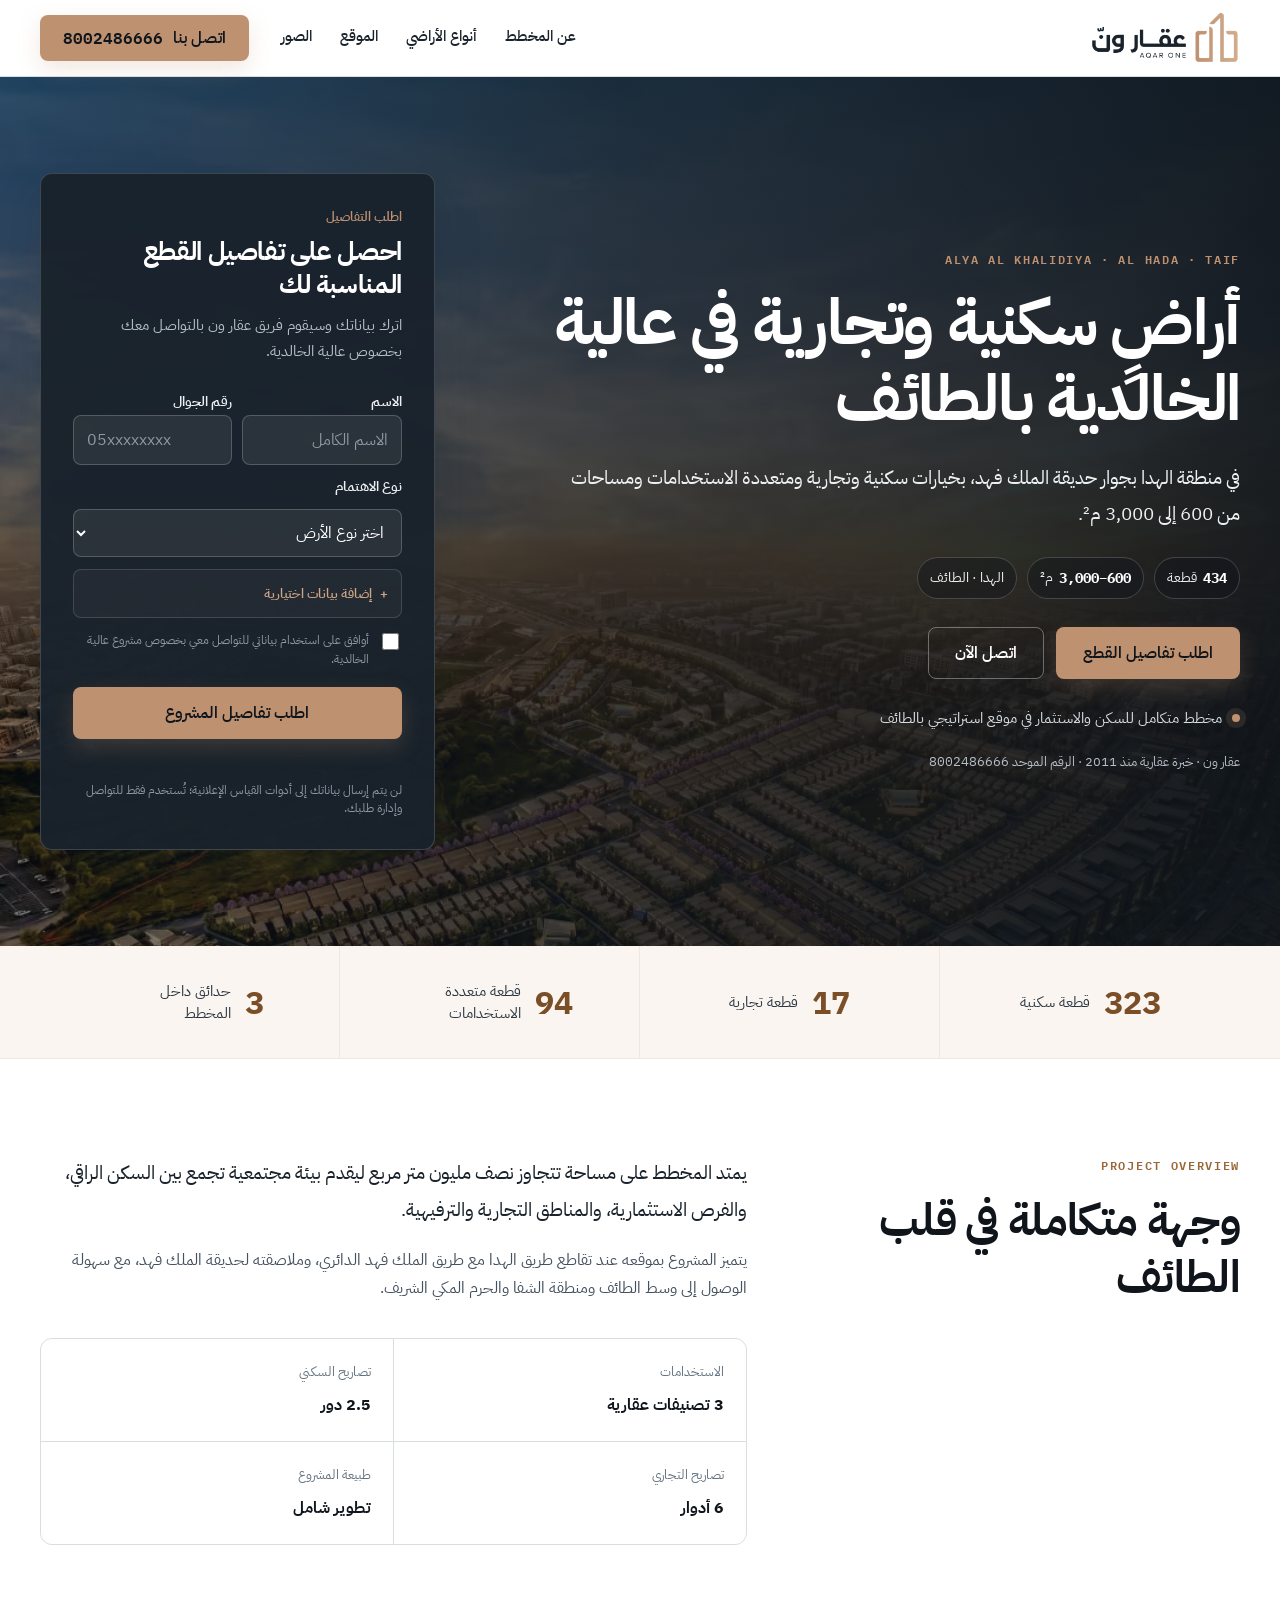
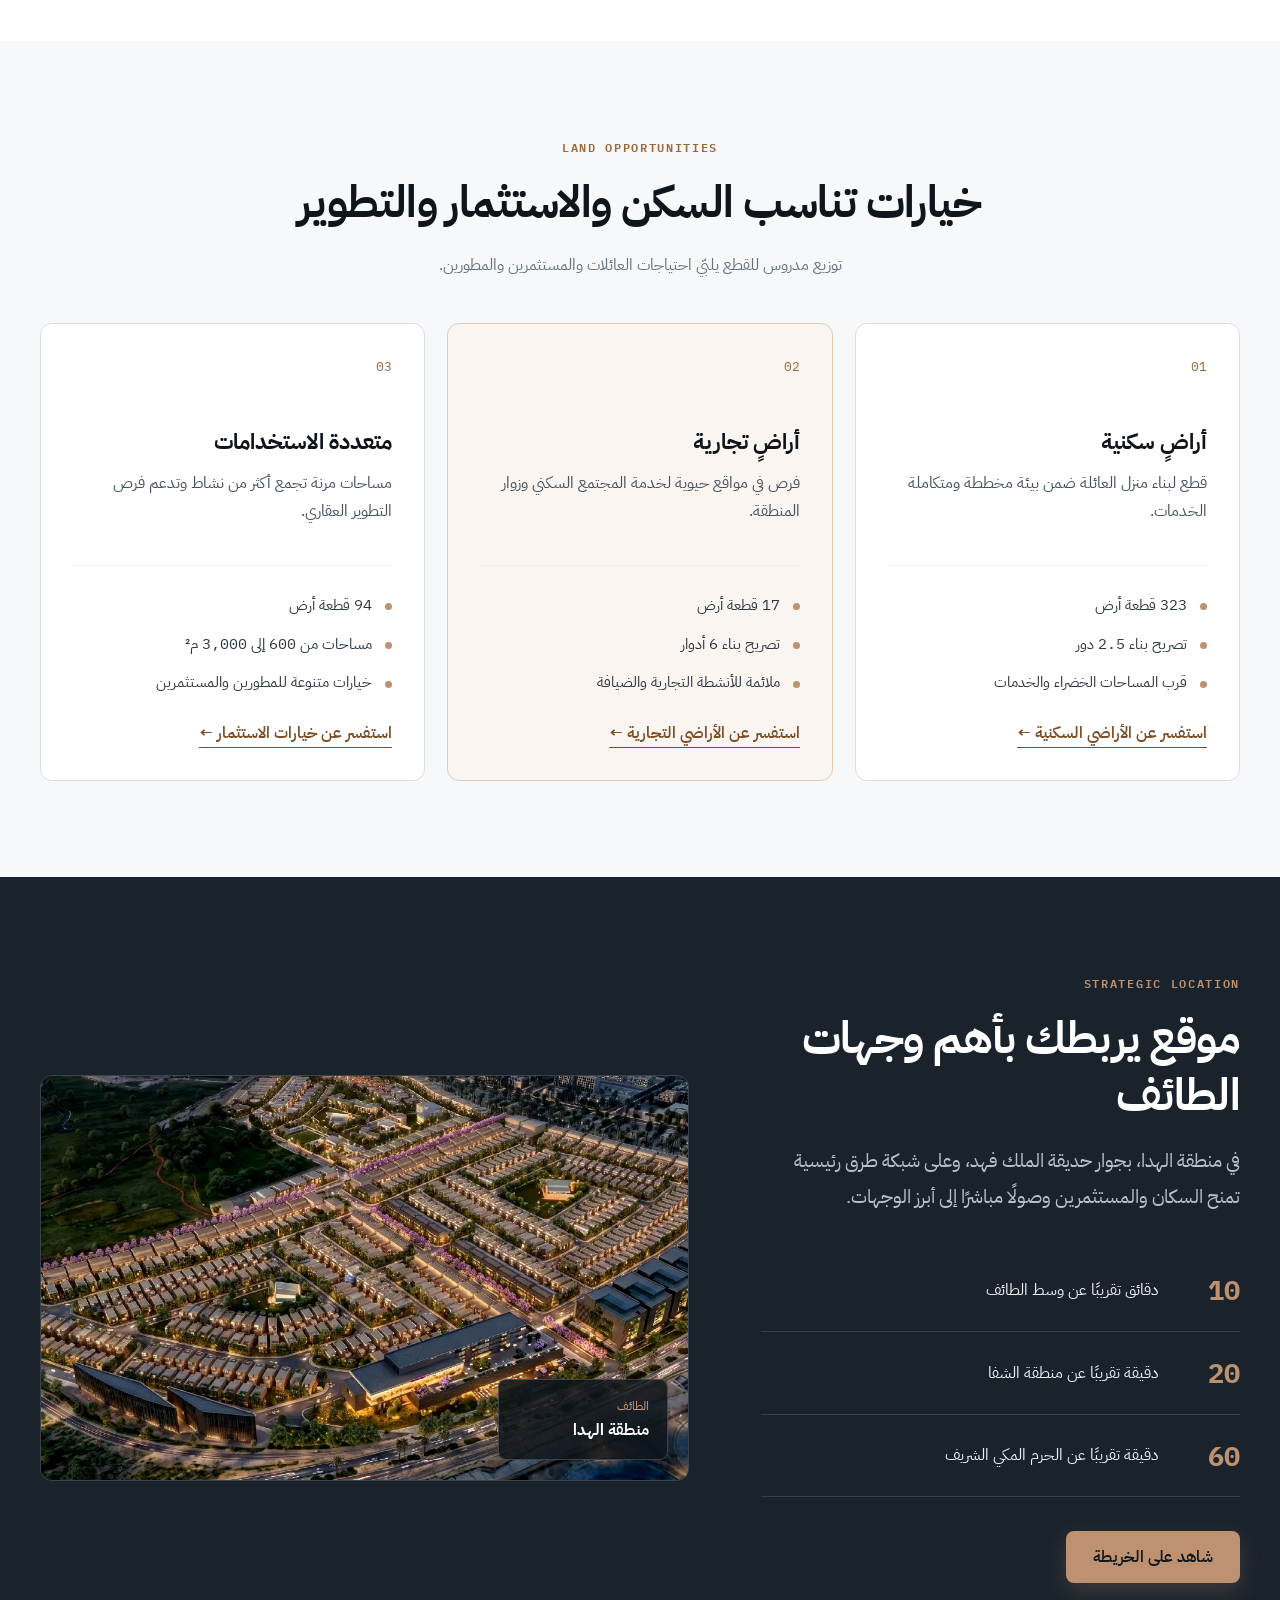
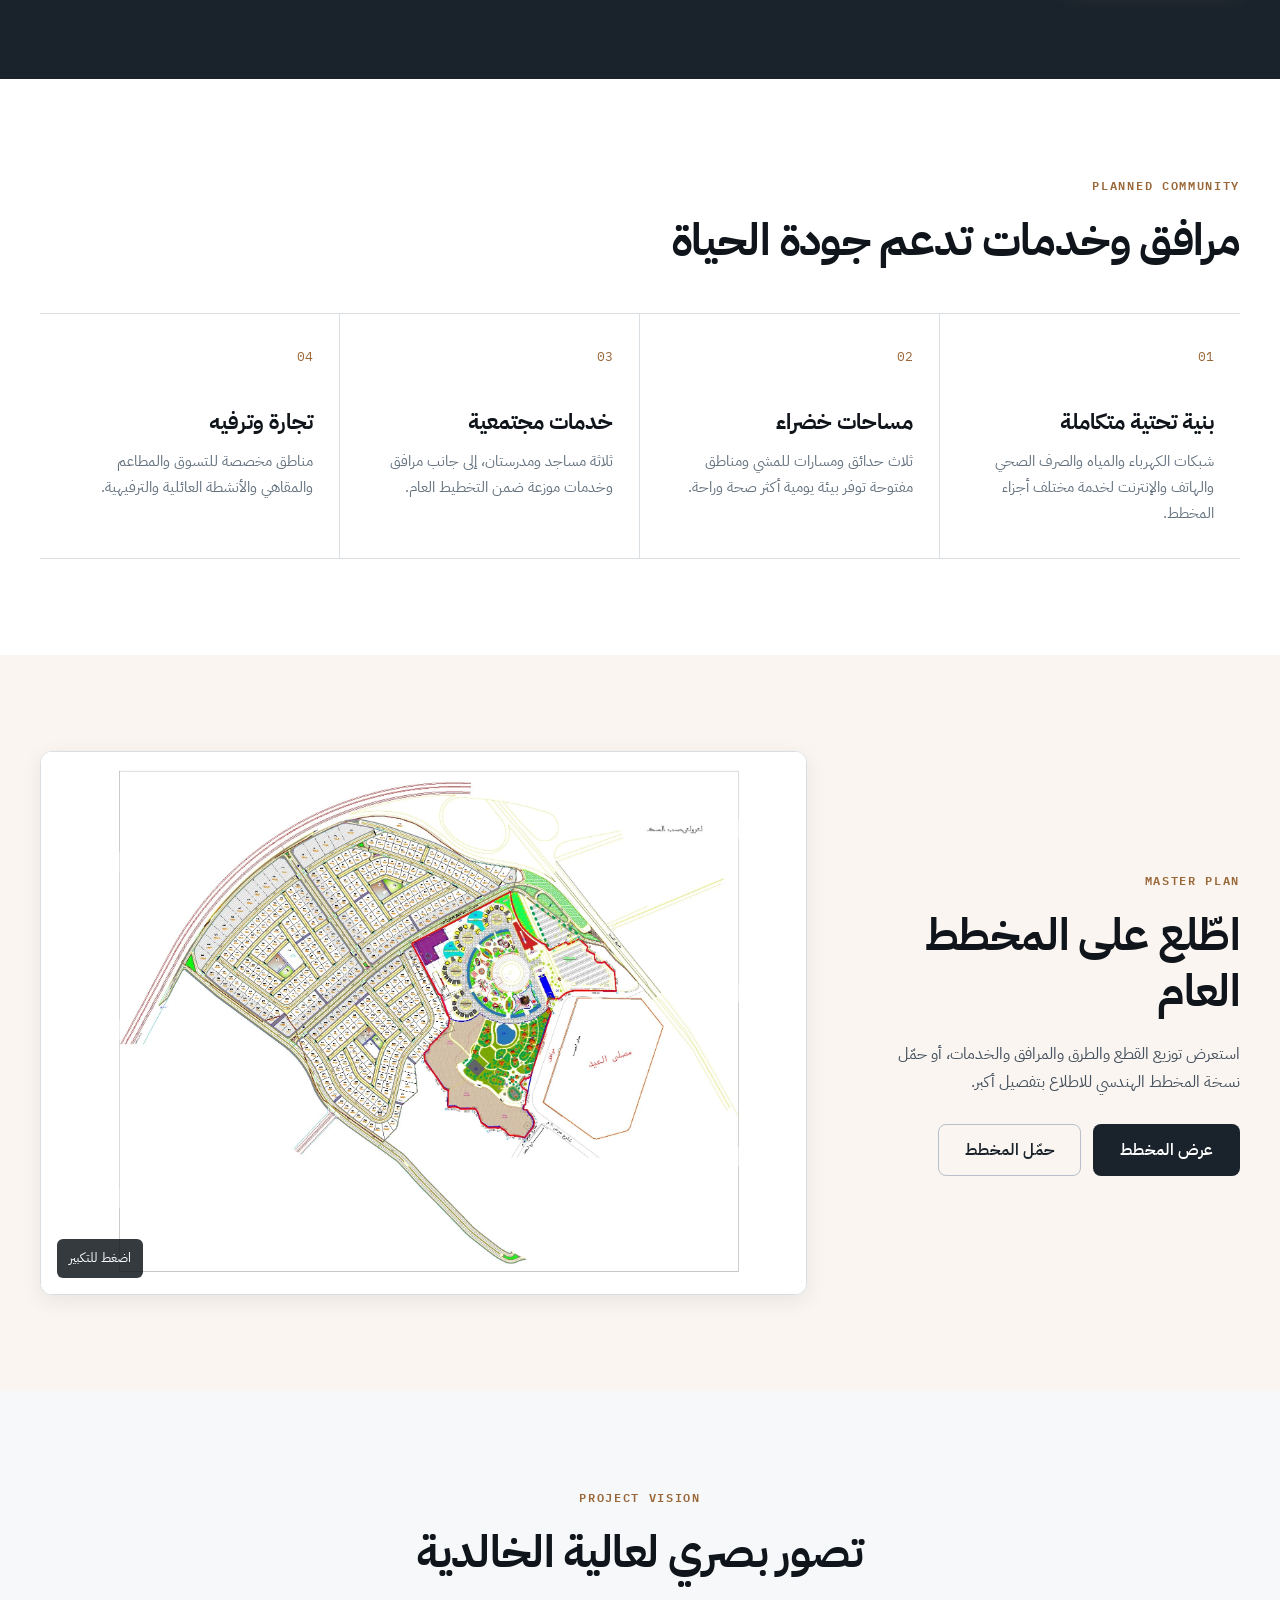
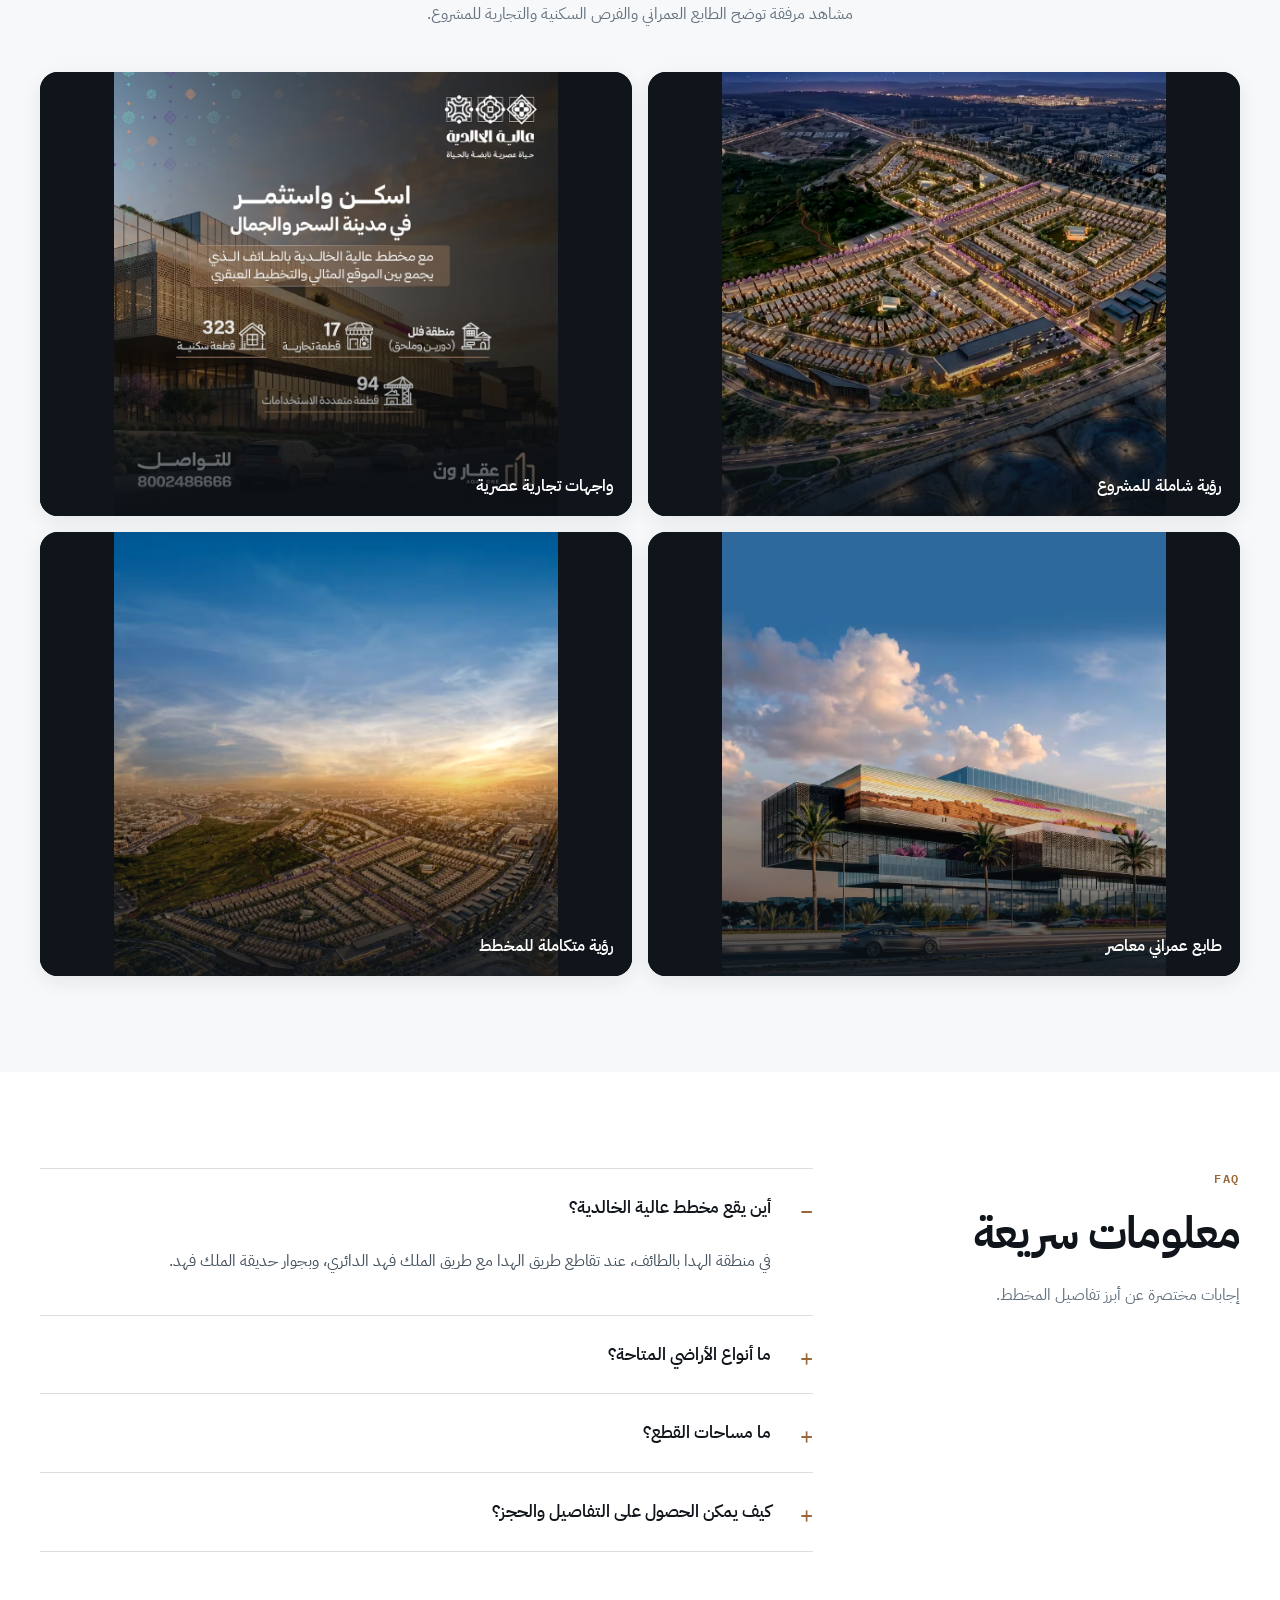
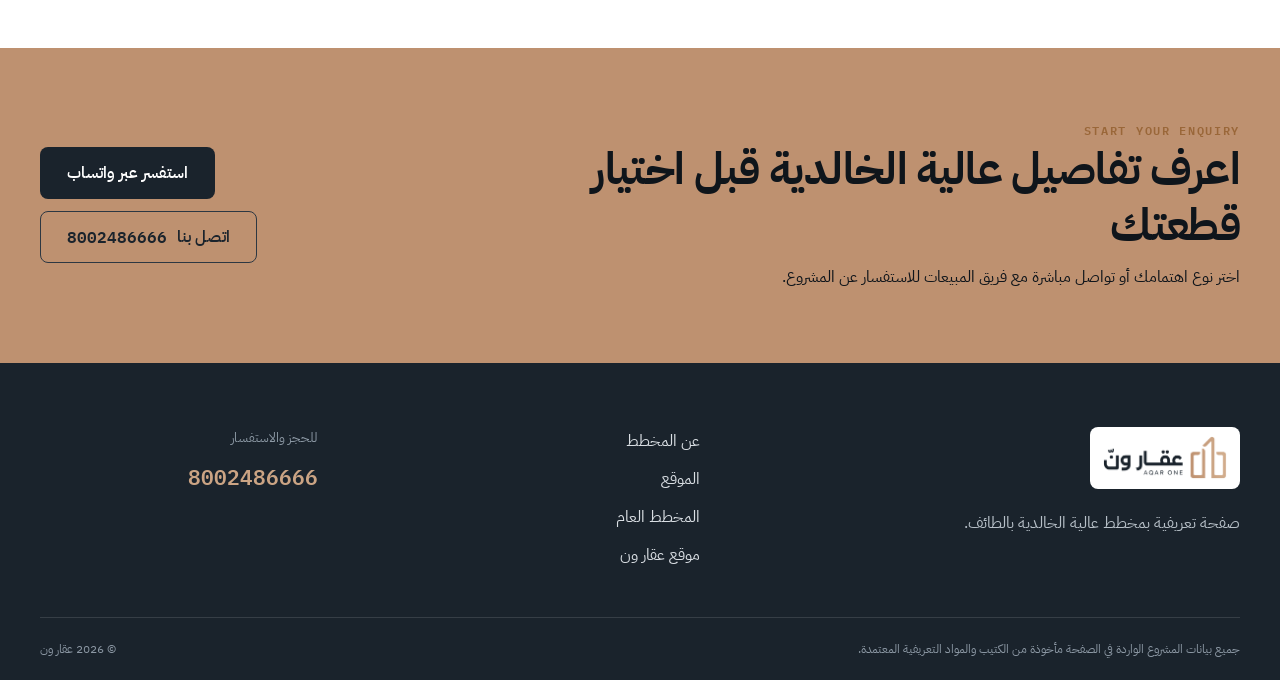
==== index.html @ d7d670af "Refine project vision image framing" ====
<!doctype html>
<html lang="ar" dir="rtl">
<head>

  <!-- Aqar One GTM: production hosts only; preview branches stay analytics-clean -->
  <script>
    (function(w,d,s,l,i){
      var prodHosts=['alia.aqar1.com','aqar1-alia-al-khalidiya.pages.dev'];
      if(!prodHosts.includes(w.location.hostname)) return;
      w[l]=w[l]||[];w[l].push({'gtm.start':new Date().getTime(),event:'gtm.js'});
      var f=d.getElementsByTagName(s)[0],j=d.createElement(s),dl=l!='dataLayer'?'&l='+l:'';
      j.async=true;j.src='https://www.googletagmanager.com/gtm.js?id='+i+dl;f.parentNode.insertBefore(j,f);
    })(window,document,'script','dataLayer','GTM-5N7HCDF');
  </script>
  <meta charset="utf-8">
  <meta name="viewport" content="width=device-width, initial-scale=1, viewport-fit=cover">
  <title>أراضٍ للبيع في الطائف | مخطط عالية الخالدية بالهدا</title>
  <meta name="description" content="اكتشف أراضي عالية الخالدية في الهدا بالطائف: أراضٍ سكنية وتجارية ومتعددة الاستخدامات، بمساحات من 600 إلى 3,000 م²، بجوار حديقة الملك فهد. اطلب تفاصيل المشروع.">
  <meta name="theme-color" content="#1a232c">
  <meta name="robots" content="index,follow,max-image-preview:large">
  <link rel="canonical" href="https://alia.aqar1.com/">
  <link rel="icon" href="/assets/aqar-one-logo.png?v=20260810-1326" type="image/png">
  <link rel="preload" as="image" href="/assets/gallery-4.webp?v=20260810-1415" type="image/webp" fetchpriority="high">
  <link rel="preconnect" href="https://fonts.googleapis.com">
  <link rel="preconnect" href="https://fonts.gstatic.com" crossorigin>
  <link href="https://fonts.googleapis.com/css2?family=IBM+Plex+Sans+Arabic:wght@300;400;500;600;700&family=IBM+Plex+Mono:wght@400;500;600&display=swap" rel="stylesheet">
  <link rel="stylesheet" href="/styles.css?v=20260810-1427">

  <meta property="og:locale" content="ar_SA">
  <meta property="og:type" content="website">
  <meta property="og:title" content="مخطط عالية الخالدية بالطائف">
  <meta property="og:description" content="أراضٍ سكنية وتجارية ومتعددة الاستخدامات في موقع استراتيجي بمنطقة الهدا، بجوار حديقة الملك فهد.">
  <meta property="og:url" content="https://alia.aqar1.com/">
  <meta property="og:image" content="https://alia.aqar1.com/assets/gallery-4.webp?v=20260810-1415">
  <meta name="twitter:card" content="summary_large_image">

  <script type="application/ld+json">
  {
    "@context": "https://schema.org",
    "@type": "WebPage",
    "name": "مخطط عالية الخالدية بالطائف",
    "description": "صفحة تعريفية بمخطط عالية الخالدية في منطقة الهدا بالطائف.",
    "url": "https://alia.aqar1.com/",
    "inLanguage": "ar-SA",
    "isPartOf": {
      "@type": "WebSite",
      "name": "عقار ون",
      "url": "https://aqar1.com/"
    },
    "about": {
      "@type": "Place",
      "name": "مخطط عالية الخالدية",
      "address": {
        "@type": "PostalAddress",
        "addressLocality": "الطائف",
        "addressRegion": "مكة المكرمة",
        "addressCountry": "SA"
      }
    }
  }
  </script>
</head>
<body>
  <a class="skip-link" href="#main">انتقل إلى المحتوى</a>

  <header class="site-header" id="top">
    <div class="container header-inner">
      <a class="brand" href="#top" aria-label="عقار ون - الصفحة الرئيسية">
        <img src="/assets/aqar-one-logo.png?v=20260810-1326" width="176" height="61" alt="عقار ون" fetchpriority="high">
      </a>
      <nav class="desktop-nav" aria-label="التنقل الرئيسي">
        <a href="#overview">عن المخطط</a>
        <a href="#land-types">أنواع الأراضي</a>
        <a href="#location">الموقع</a>
        <a href="#gallery">الصور</a>
      </nav>
      <a class="btn btn-primary header-cta track-call" href="tel:8002486666" data-event="call_click">
        <span>اتصل بنا</span>
        <span class="ltr" aria-label="ثمانية صفر صفر اثنان أربعة ثمانية ستة ستة ستة ستة">8002486666</span>
      </a>
    </div>
  </header>

  <main id="main">
    <section class="hero" aria-labelledby="hero-title">
      <picture class="hero-media" aria-hidden="true">
        <img src="/assets/gallery-4.webp?v=20260810-1415" alt="" width="960" height="960" fetchpriority="high" decoding="async">
      </picture>
      <div class="container hero-grid">
        <div class="hero-copy">
          <p class="eyebrow">ALYA AL KHALIDIYA · AL HADA · TAIF</p>
          <h1 id="hero-title" data-intent-title>أراضٍ سكنية وتجارية في عالية الخالدية بالطائف</h1>
          <p class="hero-lead" data-intent-lead>في منطقة الهدا بجوار حديقة الملك فهد، بخيارات سكنية وتجارية ومتعددة الاستخدامات ومساحات من 600 إلى 3,000 م².</p>
          <div class="hero-proof" aria-label="أبرز بيانات المشروع">
            <span><strong class="num">434</strong> قطعة</span>
            <span><strong class="num">600–3,000</strong> م²</span>
            <span>الهدا · الطائف</span>
          </div>
          <div class="hero-actions">
            <a class="btn btn-primary btn-lg" href="#enquiry-card" data-event="lead_cta_click">اطلب تفاصيل القطع</a>
            <a class="btn btn-inverse btn-lg track-call" href="tel:8002486666" data-event="call_click">اتصل الآن</a>
          </div>
          <div class="hero-note">
            <span class="dot" aria-hidden="true"></span>
            <span>مخطط متكامل للسكن والاستثمار في موقع استراتيجي بالطائف</span>
          </div>
          <p class="hero-trust">عقار ون · خبرة عقارية منذ 2011 · الرقم الموحد <bdi class="ltr">8002486666</bdi></p>
        </div>

        <aside class="hero-card enquiry-card" id="enquiry-card" aria-labelledby="enquiry-title">
          <p class="card-kicker">اطلب التفاصيل</p>
          <h2 id="enquiry-title">احصل على تفاصيل القطع المناسبة لك</h2>
          <p class="enquiry-intro">اترك بياناتك وسيقوم فريق عقار ون بالتواصل معك بخصوص عالية الخالدية.</p>
          <form class="interest-form lead-form" id="interest-form" novalidate>
            <div class="form-row two-cols">
              <div>
                <label for="lead-name">الاسم</label>
                <input id="lead-name" name="name" type="text" autocomplete="name" maxlength="80" placeholder="الاسم الكامل" required>
              </div>
              <div>
                <label for="lead-phone">رقم الجوال</label>
                <input id="lead-phone" name="phone" type="tel" autocomplete="tel" inputmode="tel" maxlength="20" placeholder="05xxxxxxxx" required dir="ltr">
              </div>
            </div>

            <label for="lead-interest">نوع الاهتمام</label>
            <select id="lead-interest" name="interest" required>
              <option value="" selected disabled>اختر نوع الأرض</option>
              <option value="سكني">أرض سكنية</option>
              <option value="تجاري">أرض تجارية</option>
              <option value="استثماري / متعدد الاستخدامات">استثماري / متعددة الاستخدامات</option>
              <option value="غير محدد">أريد معرفة الخيارات المتاحة</option>
            </select>

            <details class="optional-fields">
              <summary>إضافة بيانات اختيارية</summary>
              <div class="optional-fields-grid">
                <div>
                  <label for="lead-email">البريد الإلكتروني <span>(اختياري)</span></label>
                  <input id="lead-email" name="email" type="email" autocomplete="email" maxlength="120" placeholder="name@example.com" dir="ltr">
                </div>
                <div>
                  <label for="lead-contact">أفضل طريقة للتواصل</label>
                  <select id="lead-contact" name="preferred_contact">
                    <option value="أي طريقة" selected>أي طريقة</option>
                    <option value="مكالمة">مكالمة</option>
                    <option value="واتساب">واتساب</option>
                  </select>
                </div>
                <div class="optional-full">
                  <label for="lead-message">ملاحظات <span>(اختياري)</span></label>
                  <textarea id="lead-message" name="message" rows="2" maxlength="500" placeholder="مثال: أبحث عن مساحة محددة أو استخدام معين"></textarea>
                </div>
              </div>
            </details>

            <div class="hp-field" aria-hidden="true">
              <label for="lead-company">اترك هذا الحقل فارغًا</label>
              <input id="lead-company" name="company" type="text" tabindex="-1" autocomplete="off">
            </div>

            <label class="consent-row" for="lead-consent">
              <input id="lead-consent" name="consent" type="checkbox" required>
              <span>أوافق على استخدام بياناتي للتواصل معي بخصوص مشروع عالية الخالدية.</span>
            </label>

            <button class="btn btn-primary btn-lg form-submit" type="submit" data-lead-submit>اطلب تفاصيل المشروع</button>
            <p class="form-status" data-form-status role="status" aria-live="polite"></p>
            <p class="form-note">لن يتم إرسال بياناتك إلى أدوات القياس الإعلانية؛ تُستخدم فقط للتواصل وإدارة طلبك.</p>
          </form>
          <div class="lead-success" data-lead-success hidden>
            <strong>تم استلام طلبك بنجاح.</strong>
            <span>سيتواصل معك فريق عقار ون. ويمكنك أيضًا التواصل مباشرة الآن.</span>
            <div class="success-actions">
              <a class="btn btn-secondary track-whatsapp" href="https://wa.me/966565777177?text=%D9%85%D8%B1%D8%AD%D8%A8%D8%A7%D8%8C%20%D9%82%D9%85%D8%AA%20%D8%A8%D8%A5%D8%B1%D8%B3%D8%A7%D9%84%20%D8%B7%D9%84%D8%A8%20%D8%AA%D9%81%D8%A7%D8%B5%D9%8A%D9%84%20%D8%B9%D8%A7%D9%84%D9%8A%D8%A9%20%D8%A7%D9%84%D8%AE%D8%A7%D9%84%D8%AF%D9%8A%D8%A9" target="_blank" rel="noopener" data-event="whatsapp_click">واتساب</a>
              <a class="btn btn-inverse track-call" href="tel:8002486666" data-event="call_click">اتصال</a>
            </div>
          </div>
        </aside>
      </div>
    </section>

    <section class="stats-strip" aria-label="ملخص المخطط">
      <div class="container stats-grid">
        <div class="stat"><strong class="num">323</strong><span>قطعة سكنية</span></div>
        <div class="stat"><strong class="num">17</strong><span>قطعة تجارية</span></div>
        <div class="stat"><strong class="num">94</strong><span>قطعة متعددة الاستخدامات</span></div>
        <div class="stat"><strong class="num">3</strong><span>حدائق داخل المخطط</span></div>
      </div>
    </section>

    <section class="section" id="overview">
      <div class="container split-grid">
        <div class="section-heading">
          <p class="eyebrow dark">PROJECT OVERVIEW</p>
          <h2>وجهة متكاملة في قلب الطائف</h2>
        </div>
        <div class="rich-copy">
          <p class="lead">يمتد المخطط على مساحة تتجاوز نصف مليون متر مربع ليقدم بيئة مجتمعية تجمع بين السكن الراقي، والفرص الاستثمارية، والمناطق التجارية والترفيهية.</p>
          <p>يتميز المشروع بموقعه عند تقاطع طريق الهدا مع طريق الملك فهد الدائري، وملاصقته لحديقة الملك فهد، مع سهولة الوصول إلى وسط الطائف ومنطقة الشفا والحرم المكي الشريف.</p>
          <div class="micro-grid">
            <div><span>الاستخدامات</span><strong>3 تصنيفات عقارية</strong></div>
            <div><span>تصاريح السكني</span><strong>2.5 دور</strong></div>
            <div><span>تصاريح التجاري</span><strong>6 أدوار</strong></div>
            <div><span>طبيعة المشروع</span><strong>تطوير شامل</strong></div>
          </div>
        </div>
      </div>
    </section>

    <section class="section alt" id="land-types">
      <div class="container">
        <div class="section-head center">
          <p class="eyebrow dark">LAND OPPORTUNITIES</p>
          <h2>خيارات تناسب السكن والاستثمار والتطوير</h2>
          <p>توزيع مدروس للقطع يلبّي احتياجات العائلات والمستثمرين والمطورين.</p>
        </div>
        <div class="cards-grid">
          <article class="info-card">
            <span class="card-index">01</span>
            <h3>أراضٍ سكنية</h3>
            <p>قطع لبناء منزل العائلة ضمن بيئة مخططة ومتكاملة الخدمات.</p>
            <ul>
              <li><bdi>323</bdi> قطعة أرض</li>
              <li>تصريح بناء <bdi>2.5</bdi> دور</li>
              <li>قرب المساحات الخضراء والخدمات</li>
            </ul>
          <button class="intent-link" type="button" data-set-interest="سكني" data-event="interest_cta_click">استفسر عن الأراضي السكنية ←</button>
          </article>
          <article class="info-card featured">
            <span class="card-index">02</span>
            <h3>أراضٍ تجارية</h3>
            <p>فرص في مواقع حيوية لخدمة المجتمع السكني وزوار المنطقة.</p>
            <ul>
              <li><bdi>17</bdi> قطعة أرض</li>
              <li>تصريح بناء <bdi>6</bdi> أدوار</li>
              <li>ملائمة للأنشطة التجارية والضيافة</li>
            </ul>
          <button class="intent-link" type="button" data-set-interest="تجاري" data-event="interest_cta_click">استفسر عن الأراضي التجارية ←</button>
          </article>
          <article class="info-card">
            <span class="card-index">03</span>
            <h3>متعددة الاستخدامات</h3>
            <p>مساحات مرنة تجمع أكثر من نشاط وتدعم فرص التطوير العقاري.</p>
            <ul>
              <li><bdi>94</bdi> قطعة أرض</li>
              <li>مساحات من <bdi>600</bdi> إلى <bdi>3,000</bdi> م²</li>
              <li>خيارات متنوعة للمطورين والمستثمرين</li>
            </ul>
          <button class="intent-link" type="button" data-set-interest="استثماري / متعدد الاستخدامات" data-event="interest_cta_click">استفسر عن خيارات الاستثمار ←</button>
          </article>
        </div>
      </div>
    </section>

    <section class="section dark-section" id="location">
      <div class="container location-grid">
        <div>
          <p class="eyebrow">STRATEGIC LOCATION</p>
          <h2>موقع يربطك بأهم وجهات الطائف</h2>
          <p class="lead muted">في منطقة الهدا، بجوار حديقة الملك فهد، وعلى شبكة طرق رئيسية تمنح السكان والمستثمرين وصولًا مباشرًا إلى أبرز الوجهات.</p>
          <div class="distance-list">
            <div><strong class="num">10</strong><span>دقائق تقريبًا عن وسط الطائف</span></div>
            <div><strong class="num">20</strong><span>دقيقة تقريبًا عن منطقة الشفا</span></div>
            <div><strong class="num">60</strong><span>دقيقة تقريبًا عن الحرم المكي الشريف</span></div>
          </div>
          <a class="btn btn-primary btn-lg track-map" href="https://maps.app.goo.gl/SFXRjVYF9uX1DBZDA?g_st=aw" target="_blank" rel="noopener" data-event="map_click">شاهد على الخريطة</a>
        </div>
        <div class="location-visual">
          <img src="/assets/gallery-1.webp?v=20260810-1345" alt="تصور بصري جوي لمشروع عالية الخالدية بالطائف" width="960" height="960" loading="lazy" decoding="async">
          <div class="location-badge"><span>الطائف</span><strong>منطقة الهدا</strong></div>
        </div>
      </div>
    </section>

    <section class="section" id="features">
      <div class="container">
        <div class="section-head">
          <p class="eyebrow dark">PLANNED COMMUNITY</p>
          <h2>مرافق وخدمات تدعم جودة الحياة</h2>
        </div>
        <div class="features-grid">
          <article><span class="feature-number">01</span><h3>بنية تحتية متكاملة</h3><p>شبكات الكهرباء والمياه والصرف الصحي والهاتف والإنترنت لخدمة مختلف أجزاء المخطط.</p></article>
          <article><span class="feature-number">02</span><h3>مساحات خضراء</h3><p>ثلاث حدائق ومسارات للمشي ومناطق مفتوحة توفر بيئة يومية أكثر صحة وراحة.</p></article>
          <article><span class="feature-number">03</span><h3>خدمات مجتمعية</h3><p>ثلاثة مساجد ومدرستان، إلى جانب مرافق وخدمات موزعة ضمن التخطيط العام.</p></article>
          <article><span class="feature-number">04</span><h3>تجارة وترفيه</h3><p>مناطق مخصصة للتسوق والمطاعم والمقاهي والأنشطة العائلية والترفيهية.</p></article>
        </div>
      </div>
    </section>

    <section class="section plan-section" id="plan">
      <div class="container plan-grid">
        <div class="plan-copy">
          <p class="eyebrow dark">MASTER PLAN</p>
          <h2>اطّلع على المخطط العام</h2>
          <p>استعرض توزيع القطع والطرق والمرافق والخدمات، أو حمّل نسخة المخطط الهندسي للاطلاع بتفصيل أكبر.</p>
          <div class="plan-actions">
            <button class="btn btn-secondary btn-lg" type="button" data-open-plan>عرض المخطط</button>
            <a class="btn btn-ghost btn-lg track-download" href="/assets/alia-al-khalidiya-master-plan.pdf" download data-event="doc_download">حمّل المخطط</a>
          </div>
        </div>
        <button class="plan-preview" type="button" data-open-plan aria-label="تكبير المخطط العام">
          <img src="/assets/site-plan.webp?v=20260810-1345" alt="المخطط العام لعالية الخالدية بالطائف" width="1100" height="777" loading="lazy">
          <span>اضغط للتكبير</span>
        </button>
      </div>
    </section>

    <section class="section alt vision-section" id="gallery">
      <div class="container">
        <div class="section-head center">
          <p class="eyebrow dark">PROJECT VISION</p>
          <h2>تصور بصري لعالية الخالدية</h2>
          <p>مشاهد مرفقة توضح الطابع العمراني والفرص السكنية والتجارية للمشروع.</p>
        </div>
        <p class="vision-swipe-hint" aria-hidden="true">اسحب لاستعراض الصور</p>
        <div class="vision-grid" aria-label="صور تصورية للمشروع">
          <button class="vision-card" type="button" data-gallery="/assets/gallery-1.webp?v=20260810-1345" aria-label="عرض التصور الجوي بحجم أكبر">
            <img src="/assets/gallery-1.webp?v=20260810-1345" alt="تصور بصري جوي لعالية الخالدية" width="960" height="960" loading="lazy" decoding="async">
            <span>رؤية شاملة للمشروع</span>
          </button>
          <button class="vision-card" type="button" data-gallery="/assets/gallery-2.webp?v=20260810-1345" aria-label="عرض الواجهة التجارية بحجم أكبر">
            <img src="/assets/gallery-2.webp?v=20260810-1345" alt="تصور بصري لواجهات تجارية في عالية الخالدية" width="960" height="960" loading="lazy" decoding="async">
            <span>واجهات تجارية عصرية</span>
          </button>
          <button class="vision-card" type="button" data-gallery="/assets/gallery-3.webp?v=20260810-1345" aria-label="عرض التصور العمراني بحجم أكبر">
            <img src="/assets/gallery-3.webp?v=20260810-1345" alt="تصور بصري للطابع العمراني في عالية الخالدية" width="960" height="960" loading="lazy" decoding="async">
            <span>طابع عمراني معاصر</span>
          </button>
          <button class="vision-card" type="button" data-gallery="/assets/gallery-4.webp?v=20260810-1345" aria-label="عرض التصور الجوي وقت الغروب بحجم أكبر">
            <img src="/assets/gallery-4.webp?v=20260810-1345" alt="تصور جوي لعالية الخالدية وقت الغروب" width="960" height="960" loading="lazy" decoding="async">
            <span>رؤية متكاملة للمخطط</span>
          </button>
        </div>
      </div>
    </section>

    <section class="section faq-section" id="faq">
      <div class="container faq-grid">
        <div class="section-heading">
          <p class="eyebrow dark">FAQ</p>
          <h2>معلومات سريعة</h2>
          <p>إجابات مختصرة عن أبرز تفاصيل المخطط.</p>
        </div>
        <div class="accordion" data-accordion>
          <details open>
            <summary>أين يقع مخطط عالية الخالدية؟</summary>
            <p>في منطقة الهدا بالطائف، عند تقاطع طريق الهدا مع طريق الملك فهد الدائري، وبجوار حديقة الملك فهد.</p>
          </details>
          <details>
            <summary>ما أنواع الأراضي المتاحة؟</summary>
            <p>أراضٍ سكنية وتجارية ومتعددة الاستخدامات، بإجمالي 434 قطعة أرض.</p>
          </details>
          <details>
            <summary>ما مساحات القطع؟</summary>
            <p>تتراوح المساحات المتوفرة بحسب الكتيب التعريفي من 600 م² إلى 3,000 م².</p>
          </details>
          <details>
            <summary>كيف يمكن الحصول على التفاصيل والحجز؟</summary>
            <p>يمكن تعبئة نموذج طلب التفاصيل أعلى الصفحة ليتم تسجيل طلبك والتواصل معك، أو الاتصال مباشرة بالرقم الموحد 8002486666، كما يمكن تحميل الكتيب التعريفي من الصفحة.</p>
          </details>
        </div>
      </div>
    </section>

    <section class="closing-cta" aria-labelledby="cta-title">
      <div class="container cta-inner">
        <div>
          <p class="eyebrow dark">START YOUR ENQUIRY</p>
          <h2 id="cta-title">اعرف تفاصيل عالية الخالدية قبل اختيار قطعتك</h2>
          <p>اختر نوع اهتمامك أو تواصل مباشرة مع فريق المبيعات للاستفسار عن المشروع.</p>
        </div>
        <div class="cta-actions">
          <a class="btn btn-secondary btn-lg track-whatsapp" href="https://wa.me/966565777177?text=%D9%85%D8%B1%D8%AD%D8%A8%D8%A7%D8%8C%20%D8%A3%D8%B1%D9%8A%D8%AF%20%D8%AA%D9%81%D8%A7%D8%B5%D9%8A%D9%84%20%D9%85%D8%B4%D8%B1%D9%88%D8%B9%20%D8%B9%D8%A7%D9%84%D9%8A%D8%A9%20%D8%A7%D9%84%D8%AE%D8%A7%D9%84%D8%AF%D9%8A%D8%A9%20%D8%A8%D8%A7%D9%84%D8%B7%D8%A7%D8%A6%D9%81" target="_blank" rel="noopener" data-event="whatsapp_click">استفسر عبر واتساب</a>
          <a class="btn btn-ghost btn-lg track-call" href="tel:8002486666" data-event="call_click">اتصل بنا <span class="ltr">8002486666</span></a>
        </div>
      </div>
    </section>
  </main>

  <footer class="site-footer">
    <div class="container footer-grid">
      <div class="footer-brand">
        <img src="/assets/aqar-one-logo.png?v=20260810-1326" width="176" height="61" alt="عقار ون" loading="lazy">
        <p>صفحة تعريفية بمخطط عالية الخالدية بالطائف.</p>
      </div>
      <div class="footer-links">
        <a href="#overview">عن المخطط</a>
        <a href="#location">الموقع</a>
        <a href="#plan">المخطط العام</a>
        <a href="https://aqar1.com/" target="_blank" rel="noopener">موقع عقار ون</a>
      </div>
      <div class="footer-contact">
        <span>للحجز والاستفسار</span>
        <a class="ltr track-call" href="tel:8002486666" data-event="call_click">8002486666</a>
      </div>
    </div>
    <div class="container footer-bottom">
      <p>جميع بيانات المشروع الواردة في الصفحة مأخوذة من الكتيب والمواد التعريفية المعتمدة.</p>
      <p>© <span id="year"></span> عقار ون</p>
    </div>
  </footer>

  <div class="mobile-sticky" data-mobile-sticky aria-label="إجراءات التواصل السريع">
    <a class="btn btn-primary track-whatsapp" href="https://wa.me/966565777177?text=%D9%85%D8%B1%D8%AD%D8%A8%D8%A7%D8%8C%20%D8%A3%D8%B1%D9%8A%D8%AF%20%D8%AA%D9%81%D8%A7%D8%B5%D9%8A%D9%84%20%D9%85%D8%B4%D8%B1%D9%88%D8%B9%20%D8%B9%D8%A7%D9%84%D9%8A%D8%A9%20%D8%A7%D9%84%D8%AE%D8%A7%D9%84%D8%AF%D9%8A%D8%A9%20%D8%A8%D8%A7%D9%84%D8%B7%D8%A7%D8%A6%D9%81" target="_blank" rel="noopener" data-event="whatsapp_click">واتساب</a>
    <a class="btn btn-secondary track-call" href="tel:8002486666" data-event="call_click">اتصال</a>
  </div>

  <dialog class="media-dialog" id="media-dialog" aria-label="عرض الصورة بحجم أكبر">
    <button class="dialog-close" type="button" data-close-dialog aria-label="إغلاق">×</button>
    <img id="dialog-image" src="/assets/site-plan.webp?v=20260810-1345" alt="">
  </dialog>

  <script src="/app.js?v=20260810-1345" defer></script>
</body>
</html>
---- styles.css ----
:root {
  --ink-900:#0f151b;
  --ink-800:#1a232c;
  --ink-700:#2c3742;
  --ink-600:#44515e;
  --ink-500:#64727f;
  --ink-400:#8c98a4;
  --ink-300:#b7c0c8;
  --ink-200:#d9dee3;
  --ink-100:#edf0f2;
  --ink-050:#f6f8f9;
  --bronze-800:#5e3d1f;
  --bronze-700:#7a4f28;
  --bronze-600:#9a6739;
  --bronze-500:#b57f52;
  --bronze-400:#be9170;
  --bronze-300:#cba484;
  --bronze-200:#e2cdb9;
  --bronze-100:#f2e7dc;
  --bronze-050:#faf5f0;
  --white:#fff;
  --font:"IBM Plex Sans Arabic","Segoe UI",system-ui,sans-serif;
  --mono:"IBM Plex Mono","IBM Plex Sans Arabic",ui-monospace,monospace;
  --container:min(1200px, calc(100% - 48px));
  --radius-sm:8px;
  --radius:12px;
  --radius-lg:24px;
  --shadow-sm:0 6px 20px rgba(26,35,44,.08);
  --shadow-md:0 18px 48px rgba(26,35,44,.16);
  --transition:180ms cubic-bezier(.2,0,0,1);
}

*{box-sizing:border-box}
html{scroll-behavior:smooth;scroll-padding-top:92px}
body{margin:0;background:var(--white);color:var(--ink-800);font-family:var(--font);font-size:16px;line-height:1.75;-webkit-font-smoothing:antialiased}
img{display:block;max-width:100%}
a{color:inherit;text-decoration:none}
button,input,textarea,select{font:inherit}
button{color:inherit}
:focus-visible{outline:2px solid var(--bronze-600);outline-offset:3px}
::selection{background:var(--bronze-200);color:var(--ink-900)}
.container{width:var(--container);margin-inline:auto}
.ltr{direction:ltr;unicode-bidi:isolate;font-family:var(--mono)}
.num,bdi{font-family:var(--mono);font-variant-numeric:tabular-nums}
.skip-link{position:fixed;inset-block-start:8px;inset-inline-start:8px;z-index:9999;padding:10px 16px;background:var(--ink-900);color:white;transform:translateY(-160%)}
.skip-link:focus{transform:none}

.site-header{position:sticky;top:0;z-index:100;background:var(--white);border-bottom:1px solid var(--ink-200)}
.header-inner{min-height:76px;display:flex;align-items:center;gap:32px}
.brand{display:flex;align-items:center;margin-inline-end:auto}
.brand img,.footer-brand img{width:150px;height:auto}
.desktop-nav{display:flex;align-items:center;gap:28px;font-size:.925rem;font-weight:500}
.desktop-nav a{padding-block:24px;border-bottom:2px solid transparent;transition:color var(--transition),border-color var(--transition)}
.desktop-nav a:hover{color:var(--bronze-700);border-color:var(--bronze-400)}

.btn{min-height:46px;display:inline-flex;align-items:center;justify-content:center;gap:10px;padding:13px 22px;border:1px solid transparent;border-radius:var(--radius-sm);font-weight:600;line-height:1;cursor:pointer;transition:background var(--transition),color var(--transition),border-color var(--transition),transform var(--transition),box-shadow var(--transition)}
.btn:hover{transform:translateY(-2px)}
.btn:active{transform:scale(.985);box-shadow:none}
.btn-lg{min-height:52px;padding:16px 26px}
.btn-primary{background:var(--bronze-400);color:var(--ink-900);box-shadow:0 8px 22px rgba(190,145,112,.22)}
.btn-primary:hover{background:var(--bronze-500);box-shadow:0 12px 28px rgba(181,127,82,.28)}
.btn-secondary{background:var(--ink-800);color:var(--white)}
.btn-secondary:hover{background:var(--ink-700)}
.btn-inverse{background:transparent;color:var(--white);border-color:rgba(255,255,255,.35)}
.btn-inverse:hover{background:rgba(255,255,255,.1);border-color:rgba(255,255,255,.7)}
.btn-ghost{background:transparent;color:var(--ink-800);border-color:var(--ink-300)}
.btn-ghost:hover{background:var(--ink-050);border-color:var(--bronze-400)}

.hero{position:relative;isolation:isolate;min-height:720px;display:flex;align-items:center;background:var(--ink-800);overflow:hidden}
.hero-media{position:absolute;inset:0;z-index:-2;background:url('/assets/hero.webp') center 48%/cover no-repeat}
.hero::after{content:"";position:absolute;inset:0;z-index:-1;background:linear-gradient(90deg,rgba(15,21,27,.48) 0%,rgba(15,21,27,.78) 48%,rgba(15,21,27,.95) 100%)}
.hero-grid{display:grid;grid-template-columns:minmax(0,1.3fr) minmax(320px,.7fr);gap:72px;align-items:center;padding-block:96px}
.hero-copy{max-width:720px;color:var(--white)}
.eyebrow{margin:0 0 16px;color:var(--bronze-400);font-family:var(--mono);font-size:.75rem;font-weight:600;letter-spacing:.14em;direction:ltr;text-align:right}
.eyebrow.dark{color:var(--bronze-600)}
h1,h2,h3,p{margin-top:0}
h1{margin-bottom:24px;font-size:clamp(2.55rem,5vw,4rem);line-height:1.18;letter-spacing:-.02em}
h2{margin-bottom:20px;color:var(--ink-900);font-size:clamp(2rem,3.5vw,2.75rem);line-height:1.28;letter-spacing:-.015em}
h3{margin-bottom:12px;color:var(--ink-900);font-size:1.35rem;line-height:1.35}
.hero-lead{max-width:670px;margin-bottom:32px;color:var(--ink-100);font-size:1.18rem;line-height:1.9}
.hero-actions{display:flex;flex-wrap:wrap;gap:12px;margin-bottom:26px}
.hero-note{display:flex;align-items:center;gap:10px;color:var(--ink-200);font-size:.93rem}
.hero-note .dot{width:8px;height:8px;border-radius:50%;background:var(--bronze-400);box-shadow:0 0 0 6px rgba(190,145,112,.15)}
.hero-card{align-self:stretch;max-height:560px;margin-block:auto;padding:32px;background:rgba(26,35,44,.96);border:1px solid rgba(255,255,255,.16);border-radius:var(--radius);color:var(--white);box-shadow:var(--shadow-md)}
.card-kicker{margin-bottom:8px;color:var(--bronze-400);font-size:.8rem;font-weight:600}
.hero-facts{margin:0}
.hero-facts div{padding-block:20px;border-bottom:1px solid rgba(255,255,255,.12)}
.hero-facts dt{margin-bottom:5px;color:var(--ink-300);font-size:.84rem}
.hero-facts dd{margin:0;font-size:1.08rem;font-weight:600}
.text-link{display:inline-flex;align-items:center;gap:9px;margin-top:22px;color:var(--bronze-300);font-weight:600;border-bottom:1px solid currentColor}
.text-link:hover{color:var(--bronze-200)}

.stats-strip{background:var(--bronze-050);border-bottom:1px solid var(--bronze-100)}
.stats-grid{display:grid;grid-template-columns:repeat(4,1fr)}
.stat{display:flex;align-items:center;justify-content:center;gap:14px;min-height:112px;padding:24px;border-inline-start:1px solid var(--bronze-100)}
.stat:first-child{border-inline-start:0}
.stat strong{color:var(--bronze-700);font-size:2rem;line-height:1}
.stat span{max-width:115px;color:var(--ink-700);font-size:.92rem;line-height:1.5}

.section{padding-block:96px}
.section.alt{background:var(--ink-050)}
.split-grid{display:grid;grid-template-columns:.72fr 1.28fr;gap:96px}
.section-heading{max-width:470px}
.section-heading p:not(.eyebrow){color:var(--ink-500)}
.rich-copy{max-width:760px}
.lead{font-size:1.16rem;line-height:1.95}
.rich-copy>p:not(.lead){color:var(--ink-600)}
.micro-grid{display:grid;grid-template-columns:repeat(2,1fr);gap:1px;margin-top:36px;background:var(--ink-200);border:1px solid var(--ink-200);border-radius:var(--radius);overflow:hidden}
.micro-grid div{padding:22px;background:var(--white)}
.micro-grid span{display:block;margin-bottom:7px;color:var(--ink-500);font-size:.82rem}
.micro-grid strong{color:var(--ink-900);font-size:1rem}
.section-head{max-width:780px;margin-bottom:44px}
.section-head.center{margin-inline:auto;text-align:center}
.section-head.center .eyebrow{text-align:center}
.section-head>p:last-child{color:var(--ink-500)}
.cards-grid{display:grid;grid-template-columns:repeat(3,1fr);gap:22px}
.info-card{position:relative;min-height:390px;padding:32px;background:var(--white);border:1px solid var(--ink-200);border-radius:var(--radius);transition:transform var(--transition),border-color var(--transition),box-shadow var(--transition)}
.info-card:hover{transform:translateY(-3px);border-color:var(--bronze-400);box-shadow:var(--shadow-sm)}
.info-card.featured{background:var(--bronze-050);border-color:var(--bronze-200)}
.card-index{display:inline-flex;margin-bottom:50px;color:var(--bronze-600);font-family:var(--mono);font-size:.8rem}
.info-card p{color:var(--ink-600)}
.info-card ul{margin:24px 0 0;padding:20px 0 0;list-style:none;border-top:1px solid var(--ink-100)}
.info-card li{position:relative;padding:6px 20px 6px 0;color:var(--ink-700);font-size:.92rem}
.info-card li::before{content:"";position:absolute;inset-inline-start:0;top:17px;width:7px;height:7px;border-radius:50%;background:var(--bronze-400)}

.dark-section{background:var(--ink-800);color:var(--white)}
.dark-section h2{color:var(--white)}
.muted{color:var(--ink-300)}
.location-grid{display:grid;grid-template-columns:.85fr 1.15fr;gap:72px;align-items:center}
.distance-list{margin:34px 0}
.distance-list div{display:grid;grid-template-columns:64px 1fr;gap:18px;align-items:center;padding-block:17px;border-bottom:1px solid rgba(255,255,255,.13)}
.distance-list strong{color:var(--bronze-400);font-size:1.7rem}
.distance-list span{color:var(--ink-100)}
.location-visual{position:relative;border:1px solid rgba(255,255,255,.14);border-radius:var(--radius);overflow:hidden}
.location-visual img{width:100%;aspect-ratio:8/5;object-fit:cover}
.location-badge{position:absolute;inset-inline-start:20px;inset-block-end:20px;min-width:170px;padding:15px 18px;background:rgba(15,21,27,.86);border:1px solid rgba(255,255,255,.18);border-radius:var(--radius-sm)}
.location-badge span{display:block;color:var(--bronze-300);font-size:.78rem}
.location-badge strong{font-size:1rem}

.features-grid{display:grid;grid-template-columns:repeat(4,1fr);border-block:1px solid var(--ink-200)}
.features-grid article{padding:32px 26px;border-inline-start:1px solid var(--ink-200)}
.features-grid article:first-child{border-inline-start:0}
.feature-number{display:block;margin-bottom:40px;color:var(--bronze-600);font-family:var(--mono);font-size:.8rem}
.features-grid p{margin:0;color:var(--ink-500);font-size:.92rem}

.plan-section{background:var(--bronze-050)}
.plan-grid{display:grid;grid-template-columns:.65fr 1.35fr;gap:64px;align-items:center}
.plan-copy p:not(.eyebrow){color:var(--ink-600)}
.plan-actions{display:flex;flex-wrap:wrap;gap:12px;margin-top:28px}
.plan-preview{position:relative;padding:0;background:var(--white);border:1px solid var(--ink-200);border-radius:var(--radius);overflow:hidden;cursor:zoom-in;box-shadow:var(--shadow-sm)}
.plan-preview img{width:100%;aspect-ratio:16/10;object-fit:cover}
.plan-preview span{position:absolute;inset-inline-end:16px;inset-block-end:16px;padding:8px 12px;background:rgba(15,21,27,.84);color:var(--white);border-radius:6px;font-size:.8rem}

.gallery-grid{display:grid;grid-template-columns:repeat(4,1fr);gap:16px}
.gallery-item{padding:0;background:var(--white);border:1px solid var(--ink-200);border-radius:var(--radius);overflow:hidden;cursor:zoom-in}
.gallery-item img{width:100%;height:100%;aspect-ratio:1/1;object-fit:cover;transition:transform 280ms cubic-bezier(.2,0,0,1)}
.gallery-item:hover img{transform:scale(1.025)}
.gallery-wide{grid-column:span 2;grid-row:span 2}

.faq-grid{display:grid;grid-template-columns:.62fr 1.38fr;gap:80px}
.accordion details{border-top:1px solid var(--ink-200)}
.accordion details:last-child{border-bottom:1px solid var(--ink-200)}
.accordion summary{position:relative;cursor:pointer;list-style:none;padding:24px 42px 24px 0;color:var(--ink-900);font-size:1.06rem;font-weight:600}
.accordion summary::-webkit-details-marker{display:none}
.accordion summary::before{content:"+";position:absolute;inset-inline-start:0;color:var(--bronze-600);font-family:var(--mono);font-size:1.35rem;font-weight:400}
.accordion details[open] summary::before{content:"−"}
.accordion details p{padding:0 42px 24px 0;color:var(--ink-600)}

.closing-cta{padding-block:72px;background:var(--bronze-400);color:var(--ink-900)}
.cta-inner{display:flex;align-items:center;justify-content:space-between;gap:48px}
.closing-cta h2{margin-bottom:10px}
.closing-cta p{margin-bottom:0}
.cta-actions{display:flex;flex-wrap:wrap;justify-content:flex-end;gap:12px}
.closing-cta .btn-ghost{border-color:var(--ink-700)}

.site-footer{padding-top:64px;background:var(--ink-800);color:var(--ink-200)}
.footer-grid{display:grid;grid-template-columns:1.2fr .8fr .7fr;gap:64px;padding-bottom:48px}
.footer-brand img{margin-bottom:20px;padding:9px 12px;background:var(--white);border-radius:var(--radius-sm);filter:none;opacity:1}
.footer-brand p{max-width:360px;color:var(--ink-300)}
.footer-links{display:flex;flex-direction:column;align-items:flex-start;gap:10px}
.footer-links a:hover{color:var(--bronze-300)}
.footer-contact span{display:block;margin-bottom:8px;color:var(--ink-400);font-size:.82rem}
.footer-contact a{color:var(--bronze-300);font-size:1.3rem;font-weight:600}
.footer-bottom{display:flex;justify-content:space-between;gap:32px;padding-block:20px;border-top:1px solid rgba(255,255,255,.12);color:var(--ink-400);font-size:.78rem}
.footer-bottom p{margin:0}

.mobile-sticky{display:none;position:fixed;z-index:95;inset-inline:12px;inset-block-end:12px;padding:8px;background:var(--white);border:1px solid var(--ink-200);border-radius:12px;box-shadow:0 -8px 32px rgba(26,35,44,.16)}
.mobile-sticky .btn{flex:1}

.media-dialog{width:min(1100px,calc(100% - 32px));max-width:none;padding:0;background:var(--ink-900);border:0;border-radius:var(--radius);overflow:visible}
.media-dialog::backdrop{background:rgba(15,21,27,.82)}
.media-dialog img{width:100%;max-height:88vh;object-fit:contain;border-radius:var(--radius)}
.dialog-close{position:absolute;z-index:2;inset-inline-end:-10px;inset-block-start:-10px;width:44px;height:44px;border:1px solid rgba(255,255,255,.22);border-radius:50%;background:var(--ink-800);color:var(--white);font-size:1.7rem;line-height:1;cursor:pointer}

@media (max-width:1050px){
  .desktop-nav{display:none}
  .hero-grid{grid-template-columns:1fr .72fr;gap:36px}
  .split-grid,.faq-grid{gap:52px}
  .features-grid{grid-template-columns:repeat(2,1fr)}
  .features-grid article:nth-child(3){border-inline-start:0;border-top:1px solid var(--ink-200)}
  .features-grid article:nth-child(4){border-top:1px solid var(--ink-200)}
  .gallery-grid{grid-template-columns:repeat(3,1fr)}
}

@media (max-width:800px){
  :root{--container:min(100% - 32px,720px)}
  body{padding-bottom:82px}
  .header-inner{min-height:68px}
  .brand img{width:124px}
  .header-cta{padding-inline:14px}
  .header-cta .ltr{display:none}
  .hero{min-height:auto}
  .hero::after{background:linear-gradient(0deg,rgba(15,21,27,.96) 0%,rgba(15,21,27,.78) 60%,rgba(15,21,27,.46) 100%)}
  .hero-grid{grid-template-columns:1fr;gap:28px;padding-block:72px 52px}
  .hero-copy{padding-top:70px}
  .hero-card{max-height:none;padding:24px}
  .stats-grid{grid-template-columns:repeat(2,1fr)}
  .stat:nth-child(3),.stat:nth-child(4){border-top:1px solid var(--bronze-100)}
  .stat:nth-child(3){border-inline-start:0}
  .section{padding-block:68px}
  .split-grid,.location-grid,.plan-grid,.faq-grid{grid-template-columns:1fr;gap:38px}
  .cards-grid{grid-template-columns:1fr}
  .info-card{min-height:auto}
  .card-index{margin-bottom:28px}
  .gallery-grid{grid-template-columns:repeat(2,1fr)}
  .gallery-wide{grid-column:span 2}
  .cta-inner{align-items:flex-start;flex-direction:column}
  .cta-actions{justify-content:flex-start}
  .footer-grid{grid-template-columns:1fr 1fr;gap:36px}
  .footer-brand{grid-column:1/-1}
  .footer-bottom{flex-direction:column;gap:8px}
  .mobile-sticky{display:flex;gap:8px;transform:translateY(140%);transition:transform 280ms cubic-bezier(.2,0,0,1)}
  .mobile-sticky.visible{transform:none}
}

@media (max-width:520px){
  :root{--container:calc(100% - 24px)}
  h1{font-size:2.35rem}
  h2{font-size:1.8rem}
  .hero-actions,.plan-actions,.cta-actions{flex-direction:column;align-items:stretch}
  .hero-actions .btn,.plan-actions .btn,.cta-actions .btn{width:100%}
  .stats-grid{grid-template-columns:1fr 1fr}
  .stat{flex-direction:column;gap:8px;text-align:center;padding:18px 10px}
  .micro-grid{grid-template-columns:1fr}
  .features-grid{grid-template-columns:1fr}
  .features-grid article{border-inline-start:0;border-top:1px solid var(--ink-200)}
  .features-grid article:first-child{border-top:0}
  .gallery-grid{gap:10px}
  .footer-grid{grid-template-columns:1fr}
  .footer-brand{grid-column:auto}
}

@media (prefers-reduced-motion:reduce){
  html{scroll-behavior:auto}
  *,*::before,*::after{animation-duration:.01ms!important;animation-iteration-count:1!important;transition-duration:.01ms!important}
}

/* CRO / Google Ads message-match layer */
.hero-proof{display:flex;flex-wrap:wrap;gap:10px;margin:-8px 0 28px}
.hero-proof span{display:inline-flex;align-items:center;gap:6px;padding:8px 12px;border:1px solid rgba(255,255,255,.18);border-radius:999px;background:rgba(15,21,27,.42);color:var(--ink-100);font-size:.88rem;backdrop-filter:blur(6px)}
.hero-proof strong{color:var(--white)}
.hero-trust{margin:20px 0 0;color:var(--ink-300);font-size:.82rem}
.enquiry-card{max-height:none}
.enquiry-card h2{margin-bottom:10px;color:var(--white);font-size:1.6rem}
.enquiry-intro{margin-bottom:22px;color:var(--ink-300);font-size:.94rem;line-height:1.75}
.interest-form{display:grid;gap:9px}
.interest-form label{color:var(--ink-100);font-size:.86rem;font-weight:600}
.interest-form label span{color:var(--ink-400);font-weight:400}
.interest-form input,.interest-form select{width:100%;min-height:48px;padding:10px 13px;background:rgba(255,255,255,.07);color:var(--white);border:1px solid rgba(255,255,255,.2);border-radius:var(--radius-sm)}
.interest-form input::placeholder{color:var(--ink-400)}
.interest-form select option{background:var(--ink-800);color:var(--white)}
.interest-form input:focus,.interest-form select:focus{border-color:var(--bronze-300);outline:none;box-shadow:0 0 0 3px rgba(190,145,112,.14)}
.form-submit{width:100%;margin-top:8px;border:0;cursor:pointer}
.form-note{margin:2px 0 0;color:var(--ink-400);font-size:.74rem;line-height:1.55}
.enquiry-links{display:flex;flex-wrap:wrap;gap:14px 22px;margin-top:14px}
.enquiry-links .text-link{margin-top:0;font-size:.82rem}
.intent-link{display:inline-flex;align-items:center;margin-top:22px;padding:0;background:none;border:0;border-bottom:1px solid currentColor;color:var(--bronze-700);font:inherit;font-weight:600;cursor:pointer}
.intent-link:hover{color:var(--bronze-600)}
.info-card{display:flex;flex-direction:column}
.info-card .intent-link{align-self:flex-start;margin-top:auto;padding-top:18px}

@media (max-width:1050px){
  .hero-grid{grid-template-columns:minmax(0,1fr) minmax(300px,.82fr)}
}
@media (max-width:800px){
  .hero-copy{padding-top:34px}
  .hero-grid{gap:24px}
  .hero-proof{margin-bottom:22px}
  .enquiry-card{padding:22px}
  .hero-trust{margin-top:16px}
}
@media (max-width:520px){
  .hero-grid{padding-block:48px 36px}
  .hero-copy{padding-top:26px}
  .hero-actions{display:grid;grid-template-columns:1fr 1fr}
  .hero-actions .btn{width:100%;padding-inline:12px}
  .hero-proof{gap:7px}
  .hero-proof span{padding:7px 9px;font-size:.78rem}
  .enquiry-card h2{font-size:1.35rem}
  .enquiry-links{display:grid;gap:10px}
}

/* Lead form + supplied optimized project imagery */
.hero-media{position:absolute;inset:0;z-index:-2;display:block;overflow:hidden}
.hero-media img{width:100%;height:100%;object-fit:cover;object-position:center 52%}
.lead-form{gap:10px}
.form-row.two-cols{display:grid;grid-template-columns:1fr 1fr;gap:10px}
.lead-form textarea{width:100%;resize:vertical;min-height:64px;padding:10px 13px;background:rgba(255,255,255,.07);color:var(--white);border:1px solid rgba(255,255,255,.2);border-radius:var(--radius-sm);font:inherit}
.lead-form textarea::placeholder{color:var(--ink-400)}
.lead-form textarea:focus{border-color:var(--bronze-300);outline:none;box-shadow:0 0 0 3px rgba(190,145,112,.14)}
.consent-row{display:flex;align-items:flex-start;gap:9px;margin-top:3px;color:var(--ink-200)!important;font-size:.76rem!important;font-weight:400!important;line-height:1.55;cursor:pointer}
.consent-row input{width:17px!important;min-height:17px!important;height:17px;margin-top:2px;flex:0 0 auto;accent-color:var(--bronze-400)}
.hp-field{position:absolute!important;inline-size:1px!important;block-size:1px!important;overflow:hidden!important;clip:rect(0 0 0 0)!important;white-space:nowrap!important}
.form-status{min-height:20px;margin:0;color:var(--ink-200);font-size:.78rem;line-height:1.5}
.form-status.error{color:#ffd0d0}
.form-status.success{color:#d7f4df}
.form-submit[disabled]{opacity:.66;cursor:wait}
.lead-success{padding:18px;border:1px solid rgba(190,145,112,.5);background:rgba(190,145,112,.1);border-radius:var(--radius-sm)}
.lead-success strong,.lead-success span{display:block}
.lead-success strong{margin-bottom:6px;color:var(--white);font-size:1.1rem}
.lead-success span{color:var(--ink-200);font-size:.88rem;line-height:1.6}
.success-actions{display:flex;gap:8px;margin-top:14px}
.success-actions .btn{flex:1}
.vision-grid{display:grid;grid-template-columns:1.35fr .825fr .825fr;gap:16px}
.vision-card{position:relative;min-height:360px;padding:0;overflow:hidden;border:0;border-radius:var(--radius);background:var(--ink-900);cursor:pointer;box-shadow:var(--shadow-sm)}
.vision-card img{width:100%;height:100%;min-height:360px;object-fit:cover;transition:transform .5s ease}
.vision-card:hover img{transform:scale(1.025)}
.vision-card::after{content:"";position:absolute;inset:45% 0 0;background:linear-gradient(0deg,rgba(15,21,27,.8),transparent)}
.vision-card span{position:absolute;z-index:2;inset-inline:20px;inset-block-end:18px;color:#fff;font-weight:600;text-align:right}
.render-disclaimer{max-width:760px;margin:18px auto 0;color:var(--ink-500);font-size:.78rem;line-height:1.7;text-align:center}
.location-visual img{aspect-ratio:1/1;object-fit:cover}
@media(max-width:1050px){.vision-grid{grid-template-columns:1.15fr 1fr}.vision-wide{grid-row:span 2}.vision-card,.vision-card img{min-height:300px}}
@media(max-width:800px){.form-row.two-cols{grid-template-columns:1fr}.vision-grid{grid-template-columns:1fr 1fr}.vision-wide{grid-column:1/-1;grid-row:auto}.vision-card,.vision-card img{min-height:300px}}
@media(max-width:520px){.vision-grid{grid-template-columns:1fr}.vision-wide{grid-column:auto}.vision-card,.vision-card img{min-height:270px}.success-actions{flex-direction:column}.hero-media img{object-position:center center}}

/* Mobile UX/UI/CRO hardening — keep this block last so narrower breakpoints win */
.hero-grid,.hero-copy,.hero-card{min-width:0}
.optional-fields{margin-top:2px;border:1px solid rgba(255,255,255,.14);border-radius:var(--radius-sm);background:rgba(255,255,255,.035)}
.optional-fields summary{padding:12px 13px;color:var(--bronze-300);font-size:.84rem;font-weight:600;cursor:pointer;list-style:none}
.optional-fields summary::-webkit-details-marker{display:none}
.optional-fields summary::before{content:"+";display:inline-block;margin-inline-end:8px;font-family:var(--mono);font-weight:600}
.optional-fields[open] summary::before{content:"−"}
.optional-fields-grid{display:grid;grid-template-columns:1fr 1fr;gap:10px;padding:0 12px 12px}
.optional-fields-grid>div{display:grid;gap:7px}
.optional-fields-grid .optional-full{grid-column:1/-1}

@media (max-width:800px){
  html,body{max-width:100%;overflow-x:hidden}
  :root{--container:min(calc(100% - 28px),720px)}
  body{padding-bottom:92px}
  .header-inner{min-height:68px;gap:12px}
  .brand{min-width:0;overflow:hidden}
  .brand img{width:124px;max-width:100%;height:auto}
  .header-cta{flex:0 0 auto;min-width:0;white-space:nowrap}

  .hero{display:block;min-height:0;overflow:hidden;background:var(--ink-900)}
  .hero-media{inset:0 0 auto;height:440px}
  .hero-media img{object-position:center 42%}
  .hero::after{background:linear-gradient(180deg,rgba(15,21,27,.34) 0%,rgba(15,21,27,.62) 210px,rgba(15,21,27,.9) 360px,var(--ink-900) 500px,var(--ink-900) 100%)}
  .hero-grid{display:grid!important;grid-template-columns:minmax(0,1fr)!important;gap:28px!important;align-items:start;padding-block:42px 36px}
  .hero-copy{width:100%;max-width:620px;padding-top:0!important;margin-inline:auto}
  .eyebrow{margin-bottom:12px;font-size:.7rem;line-height:1.6;letter-spacing:.1em;overflow-wrap:anywhere}
  h1{max-width:18ch;margin-bottom:18px;font-size:clamp(2.15rem,8vw,2.8rem);line-height:1.24;letter-spacing:-.015em;overflow-wrap:normal}
  .hero-lead{max-width:38rem;margin-bottom:22px;font-size:1.05rem;line-height:1.78}
  .hero-proof{gap:7px;margin:0 0 20px}
  .hero-proof span{padding:7px 10px;font-size:.8rem}
  .hero-actions{display:grid!important;grid-template-columns:minmax(0,1fr)!important;gap:10px;margin-bottom:20px}
  .hero-actions .btn{width:100%;min-height:52px;padding-inline:16px}
  .hero-note{align-items:flex-start;font-size:.86rem;line-height:1.65}
  .hero-trust{margin-top:14px;font-size:.78rem;line-height:1.7}

  .hero-card,.enquiry-card{width:100%;max-width:620px;margin:0 auto;padding:22px!important;align-self:auto;border-radius:16px;box-shadow:0 18px 48px rgba(0,0,0,.2)}
  .enquiry-card h2{margin-bottom:8px;font-size:1.45rem;line-height:1.38}
  .enquiry-intro{margin-bottom:18px;font-size:.9rem;line-height:1.7}
  .interest-form{gap:10px}
  .form-row.two-cols,.optional-fields-grid{grid-template-columns:minmax(0,1fr)!important}
  .optional-fields-grid .optional-full{grid-column:auto}
  .interest-form input,.interest-form select,.lead-form textarea{min-height:52px;font-size:16px;line-height:1.35}
  .lead-form textarea{min-height:88px}
  .consent-row{font-size:.78rem!important;line-height:1.6}
  .form-submit{min-height:54px;margin-top:6px;font-size:1rem}
  .form-note{font-size:.72rem;line-height:1.6}
  .mobile-sticky{gap:8px;inset-inline:10px;inset-block-end:10px;padding:7px}
  .mobile-sticky .btn{min-width:0;min-height:48px;padding-inline:12px}
}

@media (max-width:520px){
  :root{--container:calc(100% - 24px)}
  .header-inner{gap:8px}
  .brand img{width:112px}
  .header-cta{min-height:42px;padding-inline:12px;font-size:.9rem}
  .hero-media{height:360px}
  .hero-media img{object-position:center 38%}
  .hero::after{background:linear-gradient(180deg,rgba(15,21,27,.32) 0%,rgba(15,21,27,.68) 190px,rgba(15,21,27,.94) 310px,var(--ink-900) 420px,var(--ink-900) 100%)}
  .hero-grid{padding-block:34px 28px}
  .hero-copy{margin:0}
  .eyebrow{max-width:30ch;font-size:.66rem;letter-spacing:.08em}
  h1{max-width:none;margin-bottom:16px;font-size:clamp(2rem,10vw,2.35rem);line-height:1.25}
  .hero-lead{margin-bottom:18px;font-size:1rem;line-height:1.72}
  .hero-proof{margin-bottom:18px}
  .hero-proof span{padding:6px 8px;font-size:.75rem}
  .hero-note{display:none}
  .hero-trust{margin-top:12px}
  .hero-card,.enquiry-card{padding:18px!important;border-radius:14px}
  .enquiry-card h2{font-size:1.35rem}
  .enquiry-intro{font-size:.86rem}
  .optional-fields summary{padding:12px;font-size:.82rem}
  .optional-fields-grid{padding-inline:10px;padding-bottom:10px}
  .btn-lg{min-height:52px;padding:15px 16px}
  .mobile-sticky{inset-inline:8px;inset-block-end:8px}
}

@media (max-width:360px){
  :root{--container:calc(100% - 20px)}
  .brand img{width:102px}
  .header-cta{padding-inline:9px;font-size:.84rem}
  h1{font-size:1.9rem}
  .hero-lead{font-size:.96rem}
  .hero-card,.enquiry-card{padding:16px!important}
  .mobile-sticky .btn{padding-inline:8px;font-size:.88rem}
}



/* Media quality + mobile gallery UX — 20260810-1345 */
.vision-swipe-hint{display:none}
.vision-grid{display:grid;grid-template-columns:repeat(2,minmax(0,1fr));gap:16px}
.vision-card{min-height:0;aspect-ratio:4/3;border-radius:18px}
.vision-card img{width:100%;height:100%;min-height:0;aspect-ratio:auto;object-fit:cover;image-rendering:auto}
.vision-card::after{inset:52% 0 0;background:linear-gradient(0deg,rgba(15,21,27,.82),rgba(15,21,27,0))}
.vision-card span{inset-inline:18px;inset-block-end:16px}
.location-visual img{width:100%;height:auto;aspect-ratio:16/10;object-fit:cover;object-position:center}
.plan-preview img{display:block;width:100%;height:auto;aspect-ratio:auto;object-fit:contain;background:#fff}
.mobile-sticky.media-hidden{transform:translateY(150%)!important;pointer-events:none}

@media(max-width:800px){
  .section{padding-block:56px}
  .vision-section .section-head.center{max-width:none;margin-bottom:20px;text-align:right}
  .vision-section .section-head.center .eyebrow{text-align:right}
  .vision-swipe-hint{display:flex;align-items:center;gap:7px;margin:0 0 12px;color:var(--ink-500);font-size:.82rem}
  .vision-swipe-hint::before{content:'↔';color:var(--bronze-600);font-size:1rem}
  .vision-grid{display:flex;gap:12px;margin-inline:calc((var(--container) - 100%)/2);padding-inline:16px 44px;padding-block:2px 8px;overflow-x:auto;overscroll-behavior-inline:contain;scroll-snap-type:x mandatory;scroll-padding-inline:16px;scrollbar-width:none;-webkit-overflow-scrolling:touch}
  .vision-grid::-webkit-scrollbar{display:none}
  .vision-card{flex:0 0 min(82vw,390px);aspect-ratio:4/3;scroll-snap-align:start;scroll-snap-stop:always;border-radius:16px;box-shadow:0 8px 26px rgba(26,35,44,.12)}
  .vision-card img{min-height:0;height:100%;object-fit:cover}
  .vision-card span{inset-inline:14px;inset-block-end:13px;font-size:.92rem}
  .render-disclaimer{margin-top:12px;text-align:right}
  .location-grid{gap:24px}
  .location-visual{border-radius:16px}
  .location-visual img{aspect-ratio:4/3;max-height:420px;object-position:center}
  .location-badge{inset-inline-start:12px;inset-block-end:12px;min-width:0;padding:10px 12px}
  .plan-grid{gap:22px}
  .plan-copy .plan-actions{display:grid;grid-template-columns:1fr 1fr;gap:8px;margin-top:20px}
  .plan-copy .plan-actions .btn{width:100%;min-width:0;padding-inline:10px}
  .plan-preview{height:clamp(220px,58vw,290px);border-radius:16px}
  .plan-preview img{width:100%;height:100%;object-fit:contain;object-position:center;background:#fff}
  .plan-preview span{inset-inline-end:10px;inset-block-end:10px;padding:7px 10px}
}

@media(max-width:520px){
  .section{padding-block:48px}
  .vision-section .section-head.center h2{font-size:1.72rem}
  .vision-card{flex-basis:82vw}
  .location-visual img{aspect-ratio:4/3}
  .plan-copy .plan-actions{grid-template-columns:1fr}
  .plan-preview{height:250px}
}


/* Hero crop override — 20260810-1415 */
.hero-media img{object-position:center 60%}
@media(max-width:800px){
  .hero-media img{object-position:center 62%}
}
@media(max-width:520px){
  .hero-media img{object-position:center 64%}
}


/* Vision media framing — 20260810-1427 */
.vision-card{background:#0f151b}
.vision-card img{object-fit:contain!important;object-position:center!important;background:#0f151b}
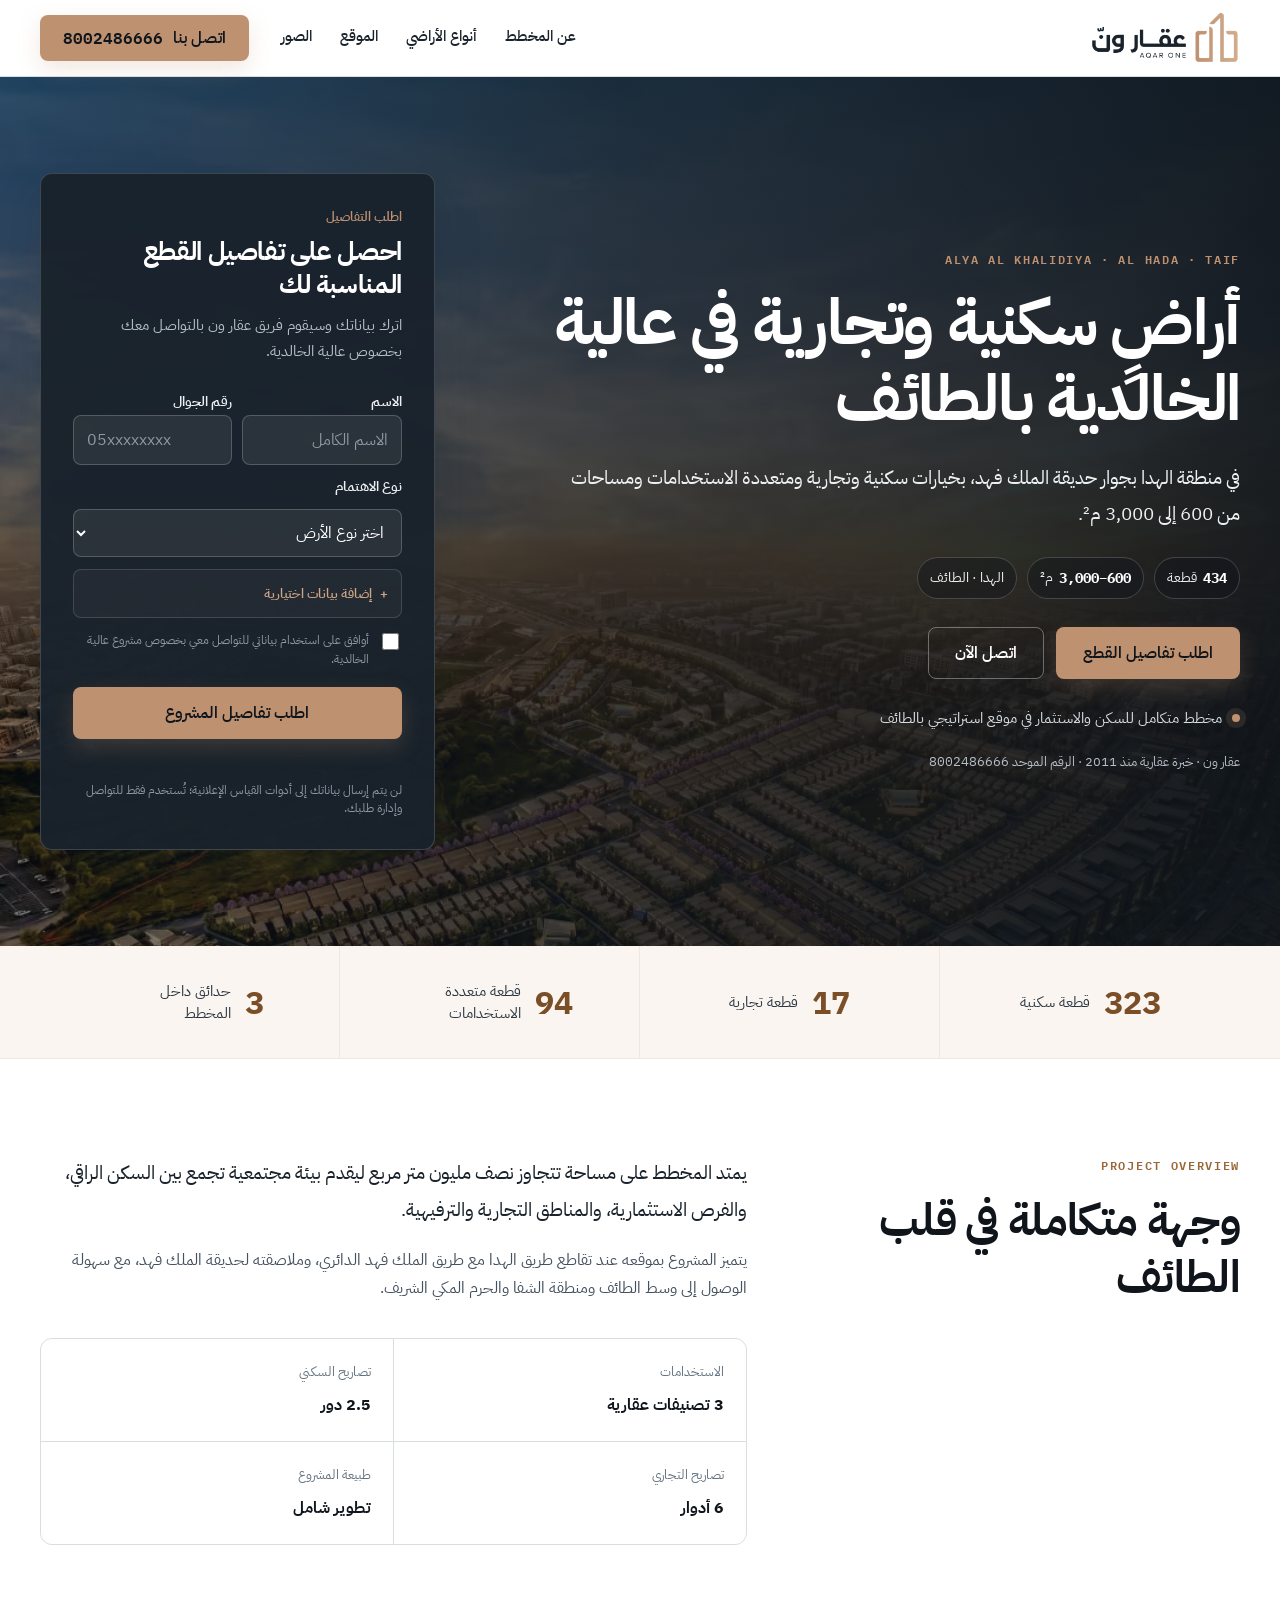
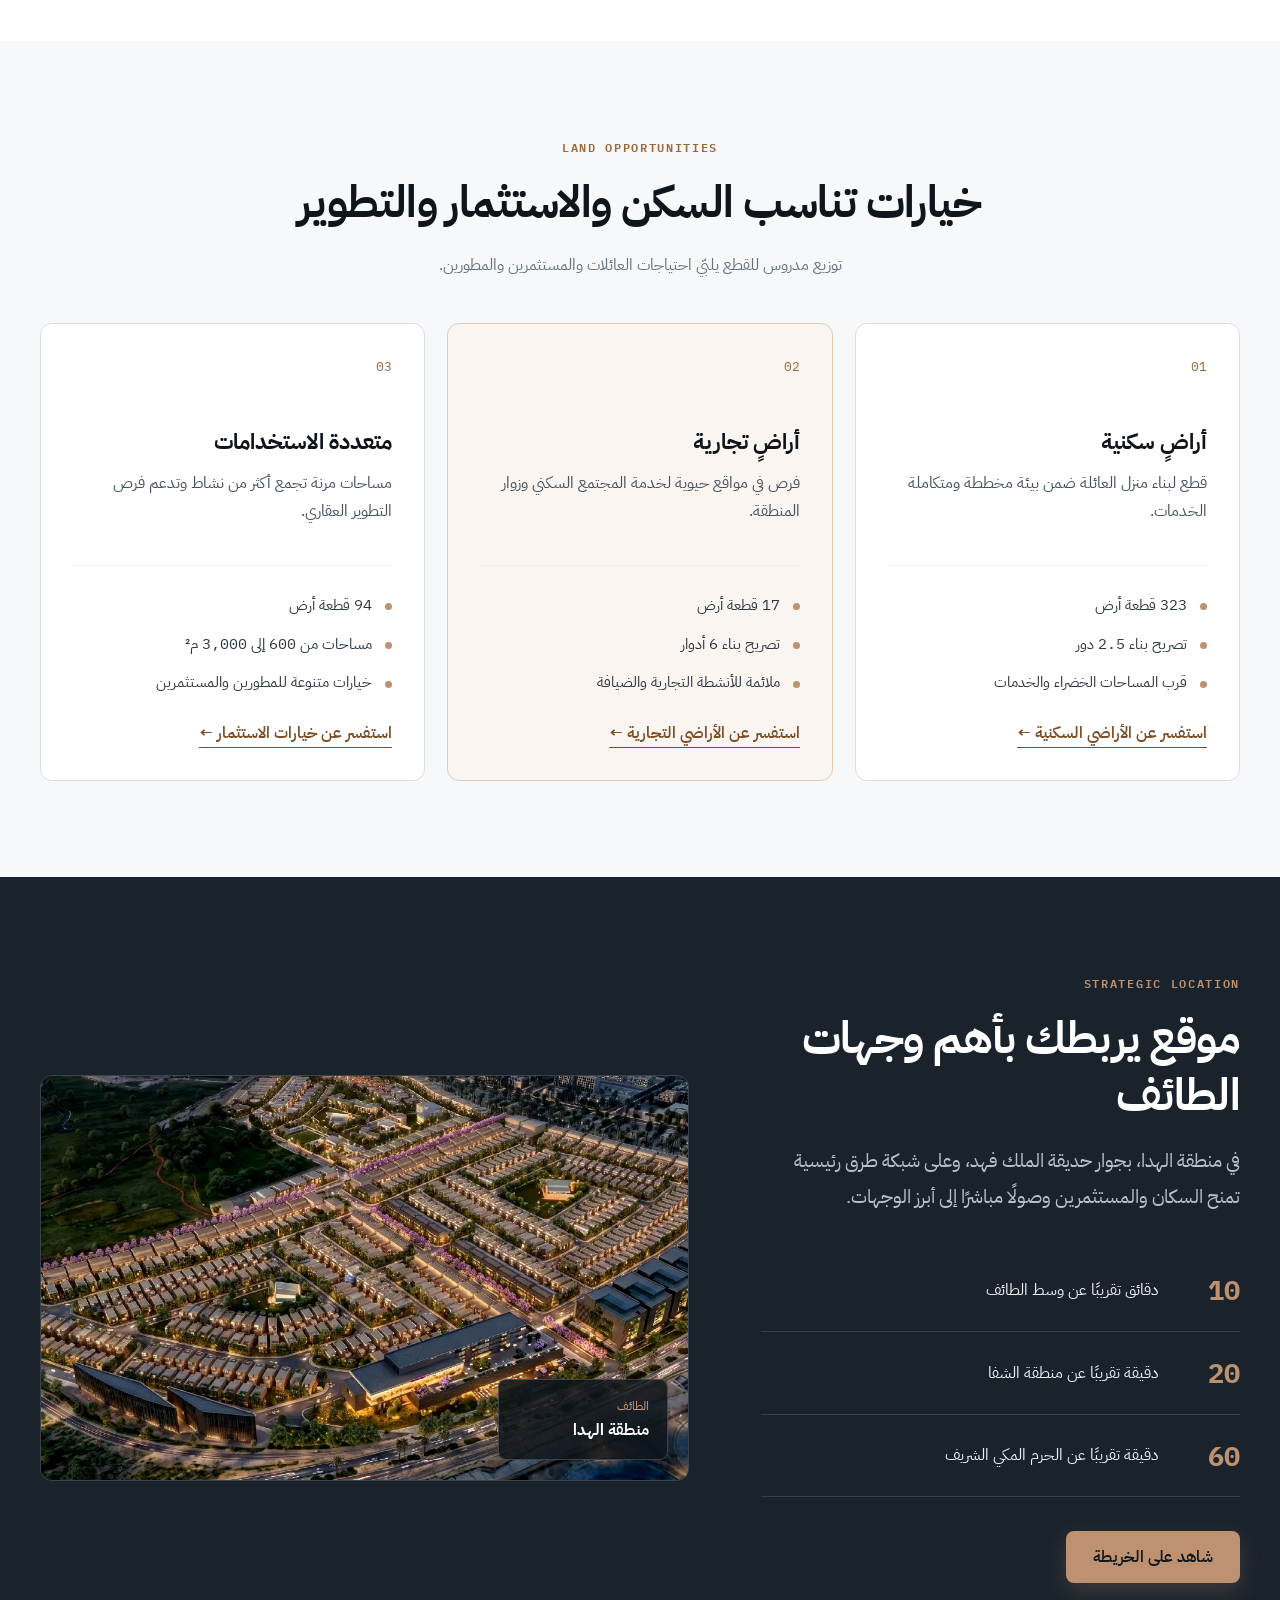
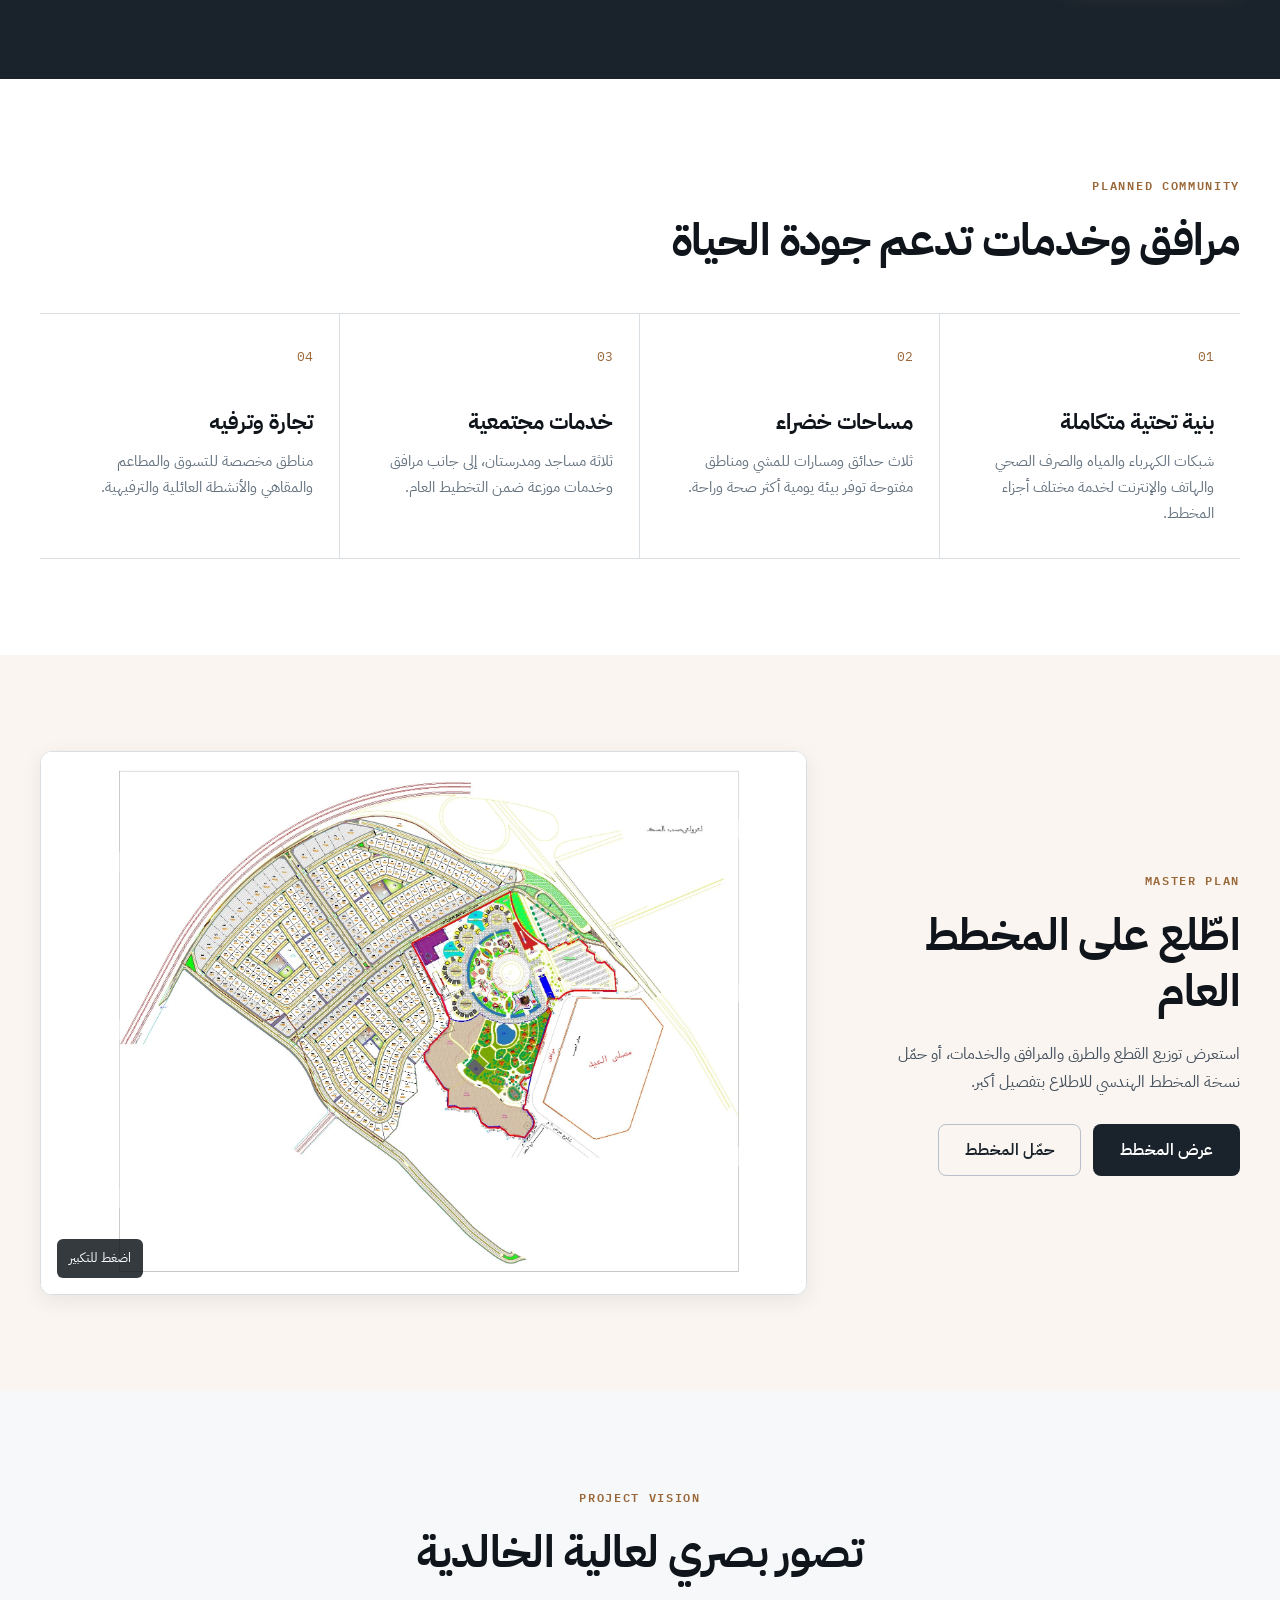
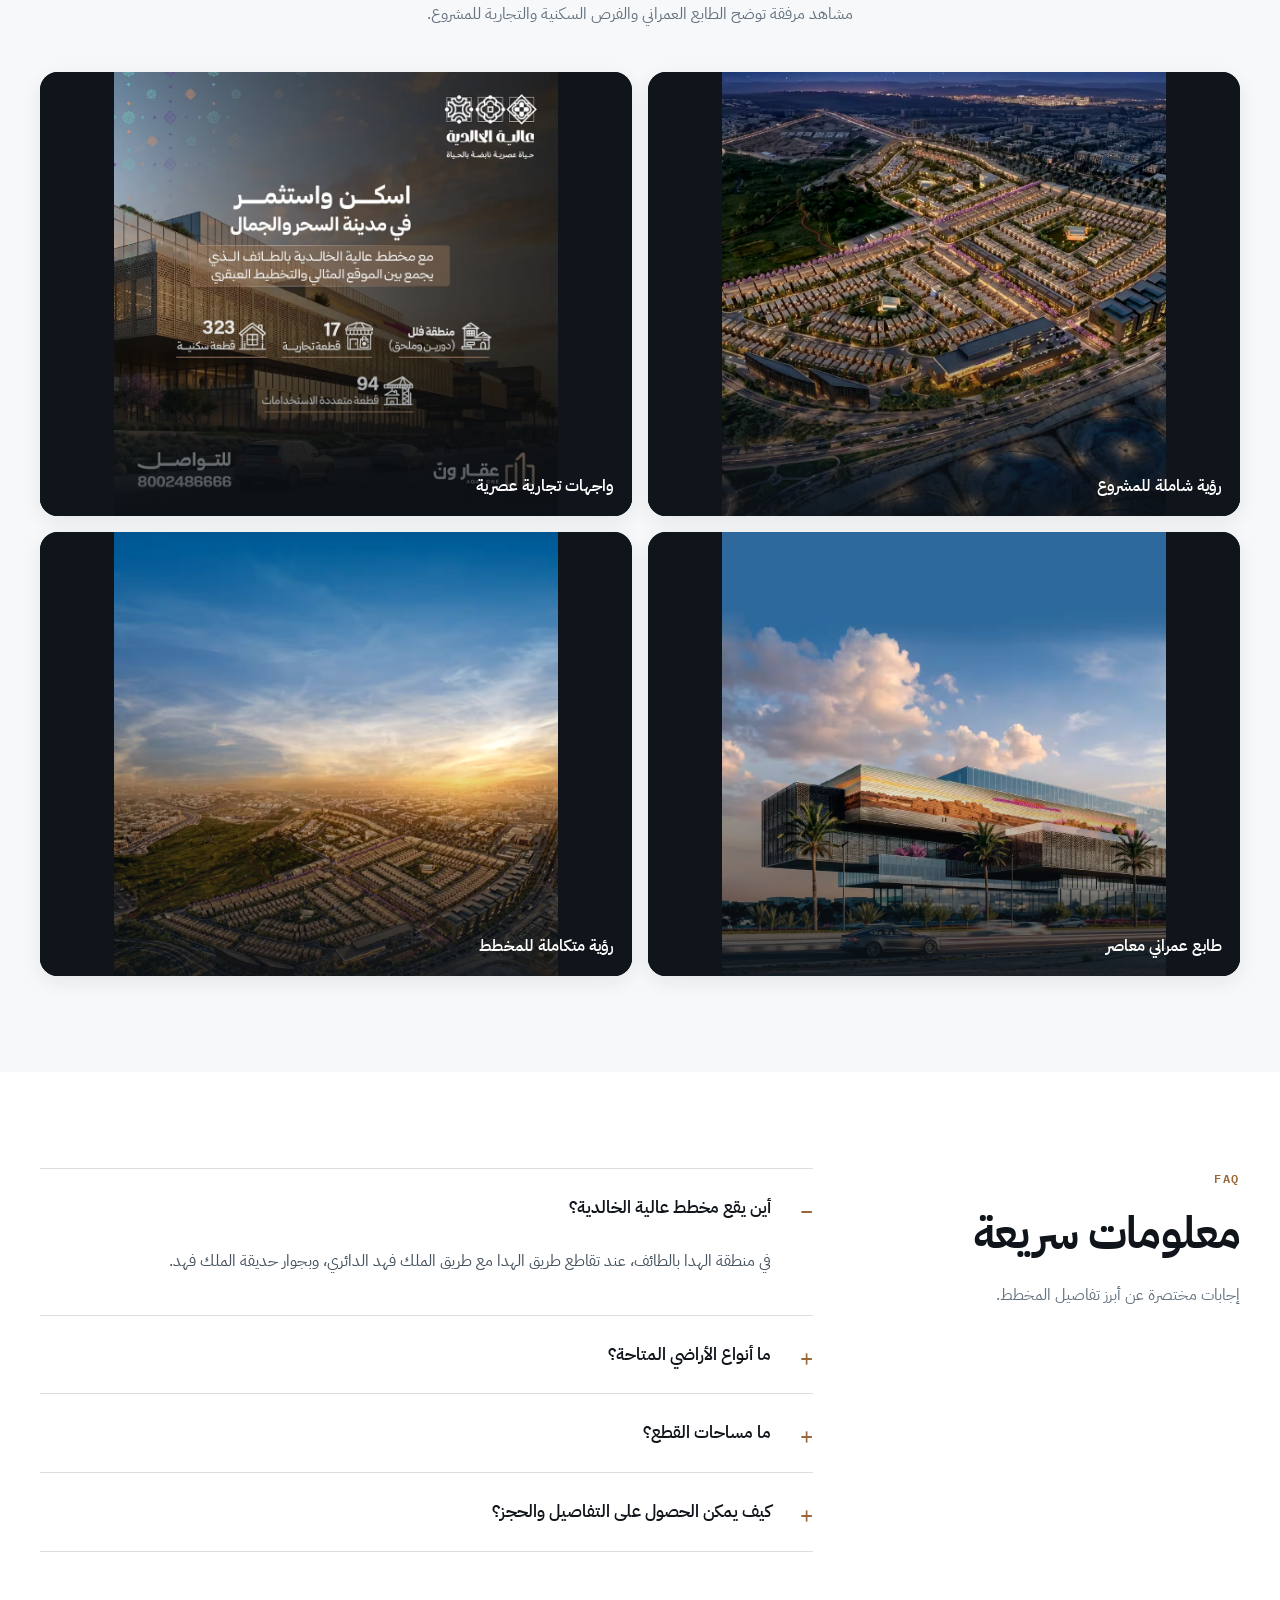
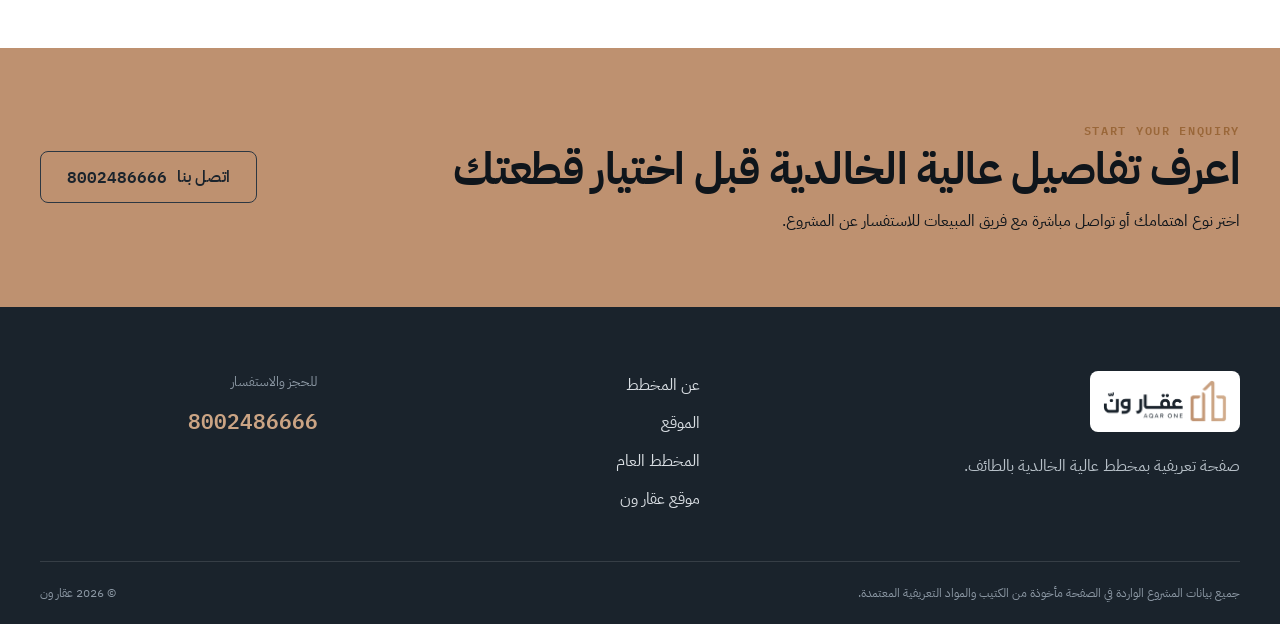
==== commit 68e3aef1: "Remove WhatsApp and unused landing page assets" ====
--- a/index.html
+++ b/index.html
@@ -144,7 +144,6 @@
                   <select id="lead-contact" name="preferred_contact">
                     <option value="أي طريقة" selected>أي طريقة</option>
                     <option value="مكالمة">مكالمة</option>
-                    <option value="واتساب">واتساب</option>
                   </select>
                 </div>
                 <div class="optional-full">
@@ -172,7 +171,6 @@
             <strong>تم استلام طلبك بنجاح.</strong>
             <span>سيتواصل معك فريق عقار ون. ويمكنك أيضًا التواصل مباشرة الآن.</span>
             <div class="success-actions">
-              <a class="btn btn-secondary track-whatsapp" href="https://wa.me/966565777177?text=%D9%85%D8%B1%D8%AD%D8%A8%D8%A7%D8%8C%20%D9%82%D9%85%D8%AA%20%D8%A8%D8%A5%D8%B1%D8%B3%D8%A7%D9%84%20%D8%B7%D9%84%D8%A8%20%D8%AA%D9%81%D8%A7%D8%B5%D9%8A%D9%84%20%D8%B9%D8%A7%D9%84%D9%8A%D8%A9%20%D8%A7%D9%84%D8%AE%D8%A7%D9%84%D8%AF%D9%8A%D8%A9" target="_blank" rel="noopener" data-event="whatsapp_click">واتساب</a>
               <a class="btn btn-inverse track-call" href="tel:8002486666" data-event="call_click">اتصال</a>
             </div>
           </div>
@@ -371,7 +369,6 @@
           <p>اختر نوع اهتمامك أو تواصل مباشرة مع فريق المبيعات للاستفسار عن المشروع.</p>
         </div>
         <div class="cta-actions">
-          <a class="btn btn-secondary btn-lg track-whatsapp" href="https://wa.me/966565777177?text=%D9%85%D8%B1%D8%AD%D8%A8%D8%A7%D8%8C%20%D8%A3%D8%B1%D9%8A%D8%AF%20%D8%AA%D9%81%D8%A7%D8%B5%D9%8A%D9%84%20%D9%85%D8%B4%D8%B1%D9%88%D8%B9%20%D8%B9%D8%A7%D9%84%D9%8A%D8%A9%20%D8%A7%D9%84%D8%AE%D8%A7%D9%84%D8%AF%D9%8A%D8%A9%20%D8%A8%D8%A7%D9%84%D8%B7%D8%A7%D8%A6%D9%81" target="_blank" rel="noopener" data-event="whatsapp_click">استفسر عبر واتساب</a>
           <a class="btn btn-ghost btn-lg track-call" href="tel:8002486666" data-event="call_click">اتصل بنا <span class="ltr">8002486666</span></a>
         </div>
       </div>
@@ -402,7 +399,6 @@
   </footer>
 
   <div class="mobile-sticky" data-mobile-sticky aria-label="إجراءات التواصل السريع">
-    <a class="btn btn-primary track-whatsapp" href="https://wa.me/966565777177?text=%D9%85%D8%B1%D8%AD%D8%A8%D8%A7%D8%8C%20%D8%A3%D8%B1%D9%8A%D8%AF%20%D8%AA%D9%81%D8%A7%D8%B5%D9%8A%D9%84%20%D9%85%D8%B4%D8%B1%D9%88%D8%B9%20%D8%B9%D8%A7%D9%84%D9%8A%D8%A9%20%D8%A7%D9%84%D8%AE%D8%A7%D9%84%D8%AF%D9%8A%D8%A9%20%D8%A8%D8%A7%D9%84%D8%B7%D8%A7%D8%A6%D9%81" target="_blank" rel="noopener" data-event="whatsapp_click">واتساب</a>
     <a class="btn btn-secondary track-call" href="tel:8002486666" data-event="call_click">اتصال</a>
   </div>
 
--- a/styles.css
+++ b/styles.css
@@ -83,12 +83,6 @@
 .hero-note .dot{width:8px;height:8px;border-radius:50%;background:var(--bronze-400);box-shadow:0 0 0 6px rgba(190,145,112,.15)}
 .hero-card{align-self:stretch;max-height:560px;margin-block:auto;padding:32px;background:rgba(26,35,44,.96);border:1px solid rgba(255,255,255,.16);border-radius:var(--radius);color:var(--white);box-shadow:var(--shadow-md)}
 .card-kicker{margin-bottom:8px;color:var(--bronze-400);font-size:.8rem;font-weight:600}
-.hero-facts{margin:0}
-.hero-facts div{padding-block:20px;border-bottom:1px solid rgba(255,255,255,.12)}
-.hero-facts dt{margin-bottom:5px;color:var(--ink-300);font-size:.84rem}
-.hero-facts dd{margin:0;font-size:1.08rem;font-weight:600}
-.text-link{display:inline-flex;align-items:center;gap:9px;margin-top:22px;color:var(--bronze-300);font-weight:600;border-bottom:1px solid currentColor}
-.text-link:hover{color:var(--bronze-200)}
 
 .stats-strip{background:var(--bronze-050);border-bottom:1px solid var(--bronze-100)}
 .stats-grid{display:grid;grid-template-columns:repeat(4,1fr)}
@@ -151,12 +145,6 @@
 .plan-preview img{width:100%;aspect-ratio:16/10;object-fit:cover}
 .plan-preview span{position:absolute;inset-inline-end:16px;inset-block-end:16px;padding:8px 12px;background:rgba(15,21,27,.84);color:var(--white);border-radius:6px;font-size:.8rem}
 
-.gallery-grid{display:grid;grid-template-columns:repeat(4,1fr);gap:16px}
-.gallery-item{padding:0;background:var(--white);border:1px solid var(--ink-200);border-radius:var(--radius);overflow:hidden;cursor:zoom-in}
-.gallery-item img{width:100%;height:100%;aspect-ratio:1/1;object-fit:cover;transition:transform 280ms cubic-bezier(.2,0,0,1)}
-.gallery-item:hover img{transform:scale(1.025)}
-.gallery-wide{grid-column:span 2;grid-row:span 2}
-
 .faq-grid{display:grid;grid-template-columns:.62fr 1.38fr;gap:80px}
 .accordion details{border-top:1px solid var(--ink-200)}
 .accordion details:last-child{border-bottom:1px solid var(--ink-200)}
@@ -199,7 +187,6 @@
   .features-grid{grid-template-columns:repeat(2,1fr)}
   .features-grid article:nth-child(3){border-inline-start:0;border-top:1px solid var(--ink-200)}
   .features-grid article:nth-child(4){border-top:1px solid var(--ink-200)}
-  .gallery-grid{grid-template-columns:repeat(3,1fr)}
 }
 
 @media (max-width:800px){
@@ -222,8 +209,6 @@
   .cards-grid{grid-template-columns:1fr}
   .info-card{min-height:auto}
   .card-index{margin-bottom:28px}
-  .gallery-grid{grid-template-columns:repeat(2,1fr)}
-  .gallery-wide{grid-column:span 2}
   .cta-inner{align-items:flex-start;flex-direction:column}
   .cta-actions{justify-content:flex-start}
   .footer-grid{grid-template-columns:1fr 1fr;gap:36px}
@@ -245,7 +230,6 @@
   .features-grid{grid-template-columns:1fr}
   .features-grid article{border-inline-start:0;border-top:1px solid var(--ink-200)}
   .features-grid article:first-child{border-top:0}
-  .gallery-grid{gap:10px}
   .footer-grid{grid-template-columns:1fr}
   .footer-brand{grid-column:auto}
 }
@@ -272,8 +256,6 @@
 .interest-form input:focus,.interest-form select:focus{border-color:var(--bronze-300);outline:none;box-shadow:0 0 0 3px rgba(190,145,112,.14)}
 .form-submit{width:100%;margin-top:8px;border:0;cursor:pointer}
 .form-note{margin:2px 0 0;color:var(--ink-400);font-size:.74rem;line-height:1.55}
-.enquiry-links{display:flex;flex-wrap:wrap;gap:14px 22px;margin-top:14px}
-.enquiry-links .text-link{margin-top:0;font-size:.82rem}
 .intent-link{display:inline-flex;align-items:center;margin-top:22px;padding:0;background:none;border:0;border-bottom:1px solid currentColor;color:var(--bronze-700);font:inherit;font-weight:600;cursor:pointer}
 .intent-link:hover{color:var(--bronze-600)}
 .info-card{display:flex;flex-direction:column}
@@ -297,7 +279,6 @@
   .hero-proof{gap:7px}
   .hero-proof span{padding:7px 9px;font-size:.78rem}
   .enquiry-card h2{font-size:1.35rem}
-  .enquiry-links{display:grid;gap:10px}
 }
 
 /* Lead form + supplied optimized project imagery */
@@ -327,11 +308,10 @@
 .vision-card:hover img{transform:scale(1.025)}
 .vision-card::after{content:"";position:absolute;inset:45% 0 0;background:linear-gradient(0deg,rgba(15,21,27,.8),transparent)}
 .vision-card span{position:absolute;z-index:2;inset-inline:20px;inset-block-end:18px;color:#fff;font-weight:600;text-align:right}
-.render-disclaimer{max-width:760px;margin:18px auto 0;color:var(--ink-500);font-size:.78rem;line-height:1.7;text-align:center}
 .location-visual img{aspect-ratio:1/1;object-fit:cover}
-@media(max-width:1050px){.vision-grid{grid-template-columns:1.15fr 1fr}.vision-wide{grid-row:span 2}.vision-card,.vision-card img{min-height:300px}}
-@media(max-width:800px){.form-row.two-cols{grid-template-columns:1fr}.vision-grid{grid-template-columns:1fr 1fr}.vision-wide{grid-column:1/-1;grid-row:auto}.vision-card,.vision-card img{min-height:300px}}
-@media(max-width:520px){.vision-grid{grid-template-columns:1fr}.vision-wide{grid-column:auto}.vision-card,.vision-card img{min-height:270px}.success-actions{flex-direction:column}.hero-media img{object-position:center center}}
+@media(max-width:1050px){.vision-grid{grid-template-columns:1.15fr 1fr}.vision-card,.vision-card img{min-height:300px}}
+@media(max-width:800px){.form-row.two-cols{grid-template-columns:1fr}.vision-grid{grid-template-columns:1fr 1fr}.vision-card,.vision-card img{min-height:300px}}
+@media(max-width:520px){.vision-grid{grid-template-columns:1fr}.vision-card,.vision-card img{min-height:270px}.success-actions{flex-direction:column}.hero-media img{object-position:center center}}
 
 /* Mobile UX/UI/CRO hardening — keep this block last so narrower breakpoints win */
 .hero-grid,.hero-copy,.hero-card{min-width:0}
@@ -444,7 +424,6 @@
   .vision-card{flex:0 0 min(82vw,390px);aspect-ratio:4/3;scroll-snap-align:start;scroll-snap-stop:always;border-radius:16px;box-shadow:0 8px 26px rgba(26,35,44,.12)}
   .vision-card img{min-height:0;height:100%;object-fit:cover}
   .vision-card span{inset-inline:14px;inset-block-end:13px;font-size:.92rem}
-  .render-disclaimer{margin-top:12px;text-align:right}
   .location-grid{gap:24px}
   .location-visual{border-radius:16px}
   .location-visual img{aspect-ratio:4/3;max-height:420px;object-position:center}
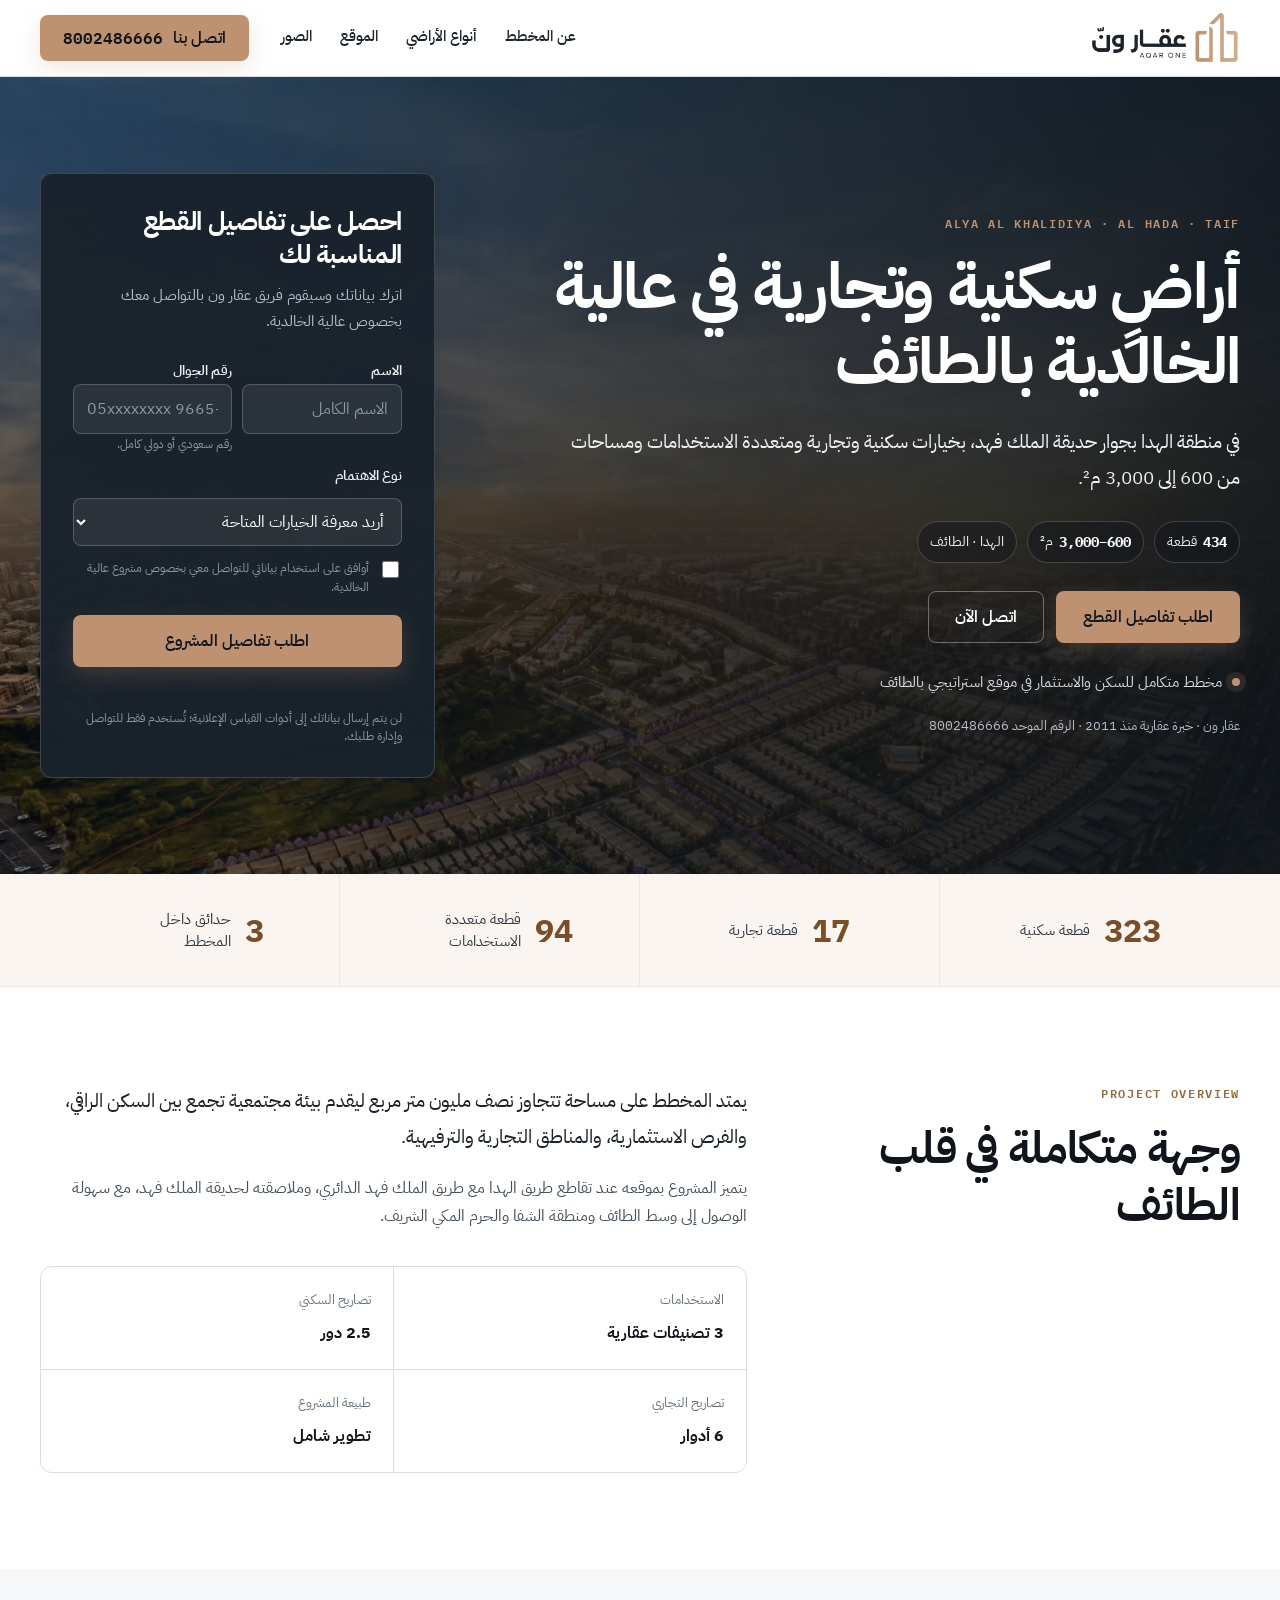
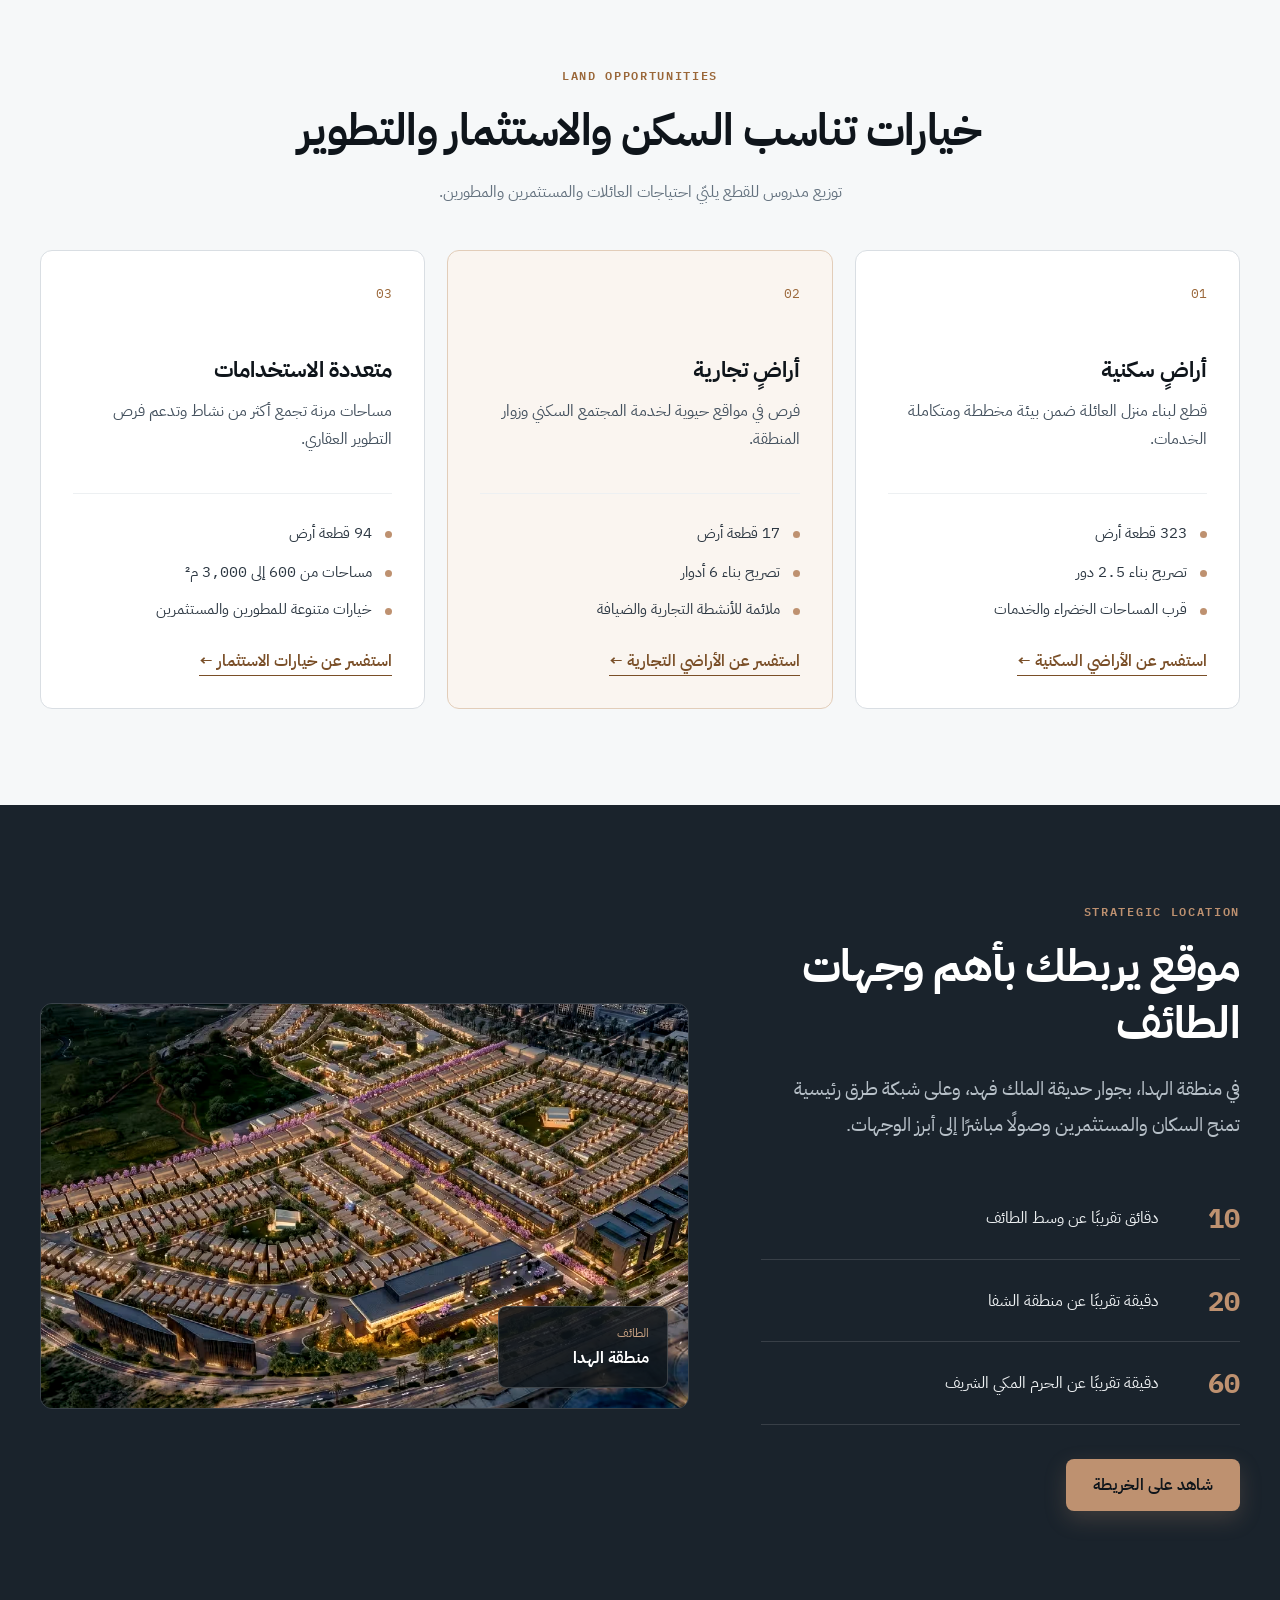
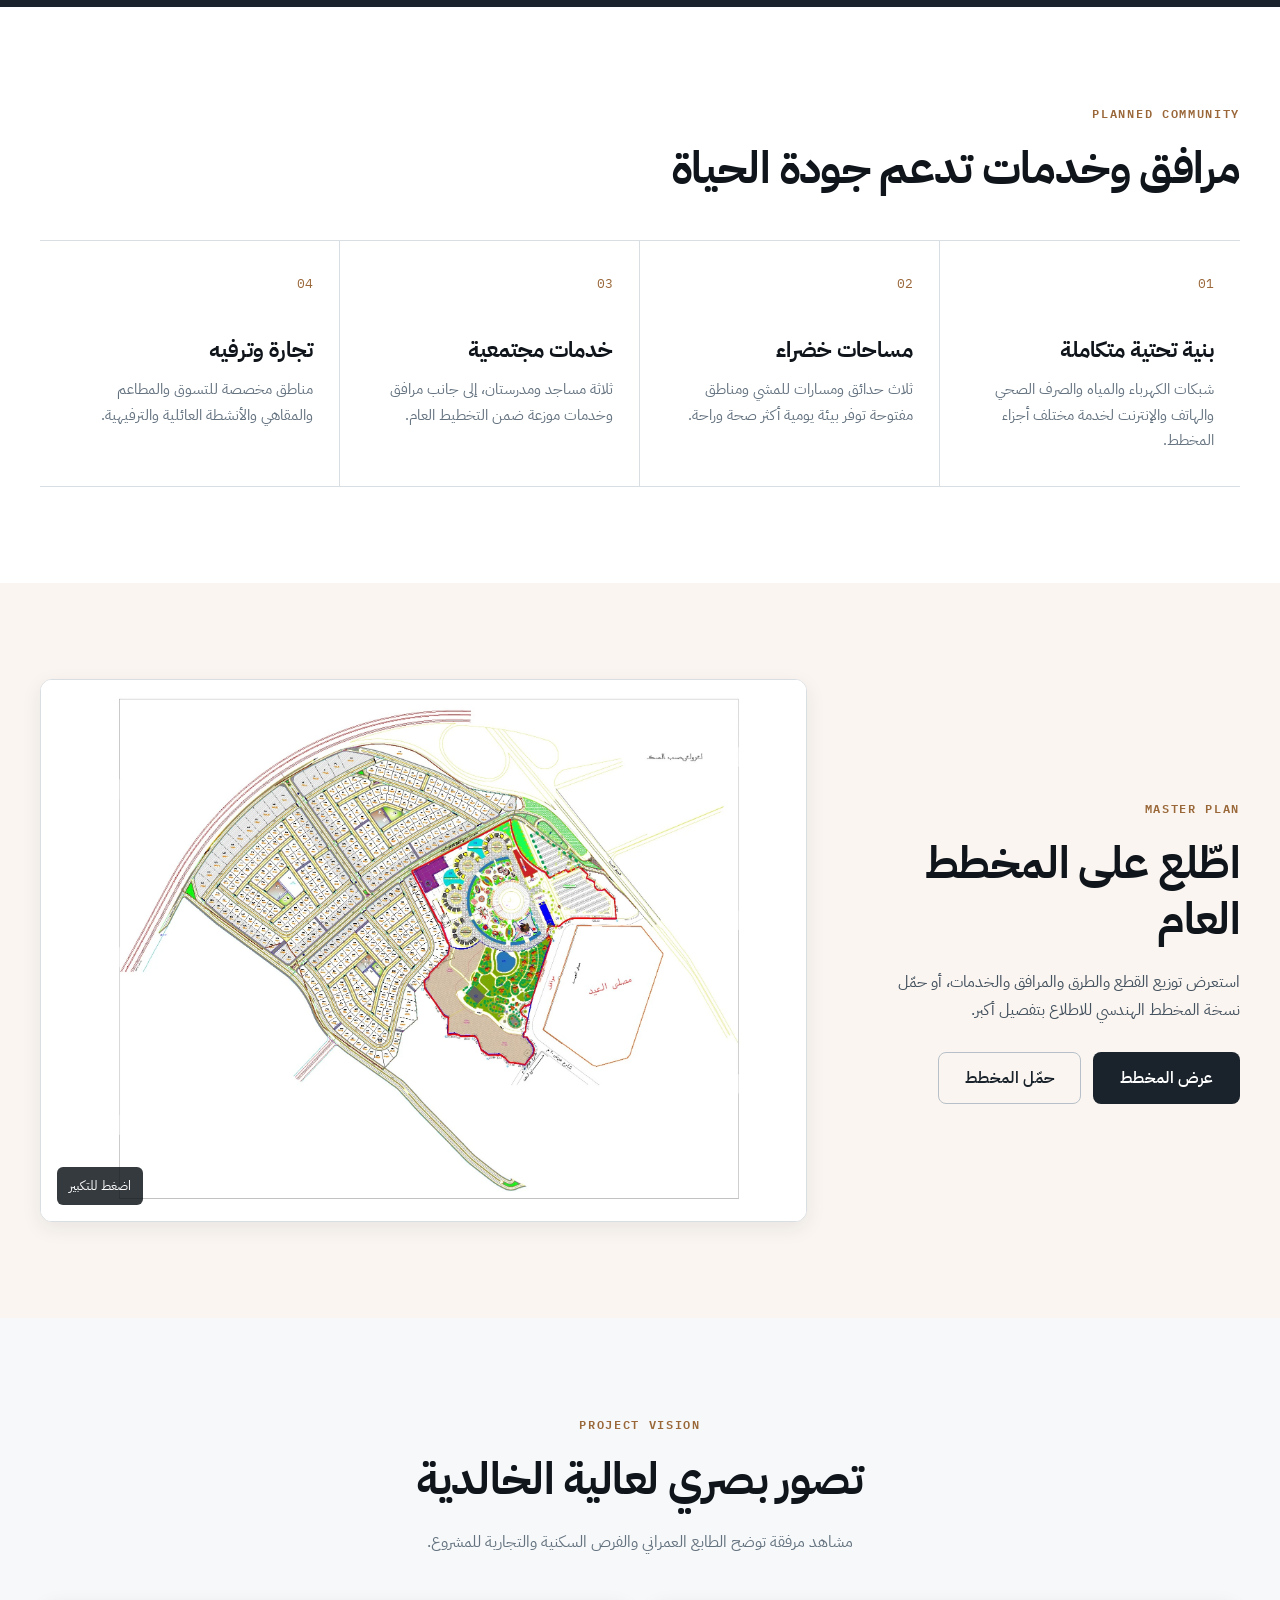
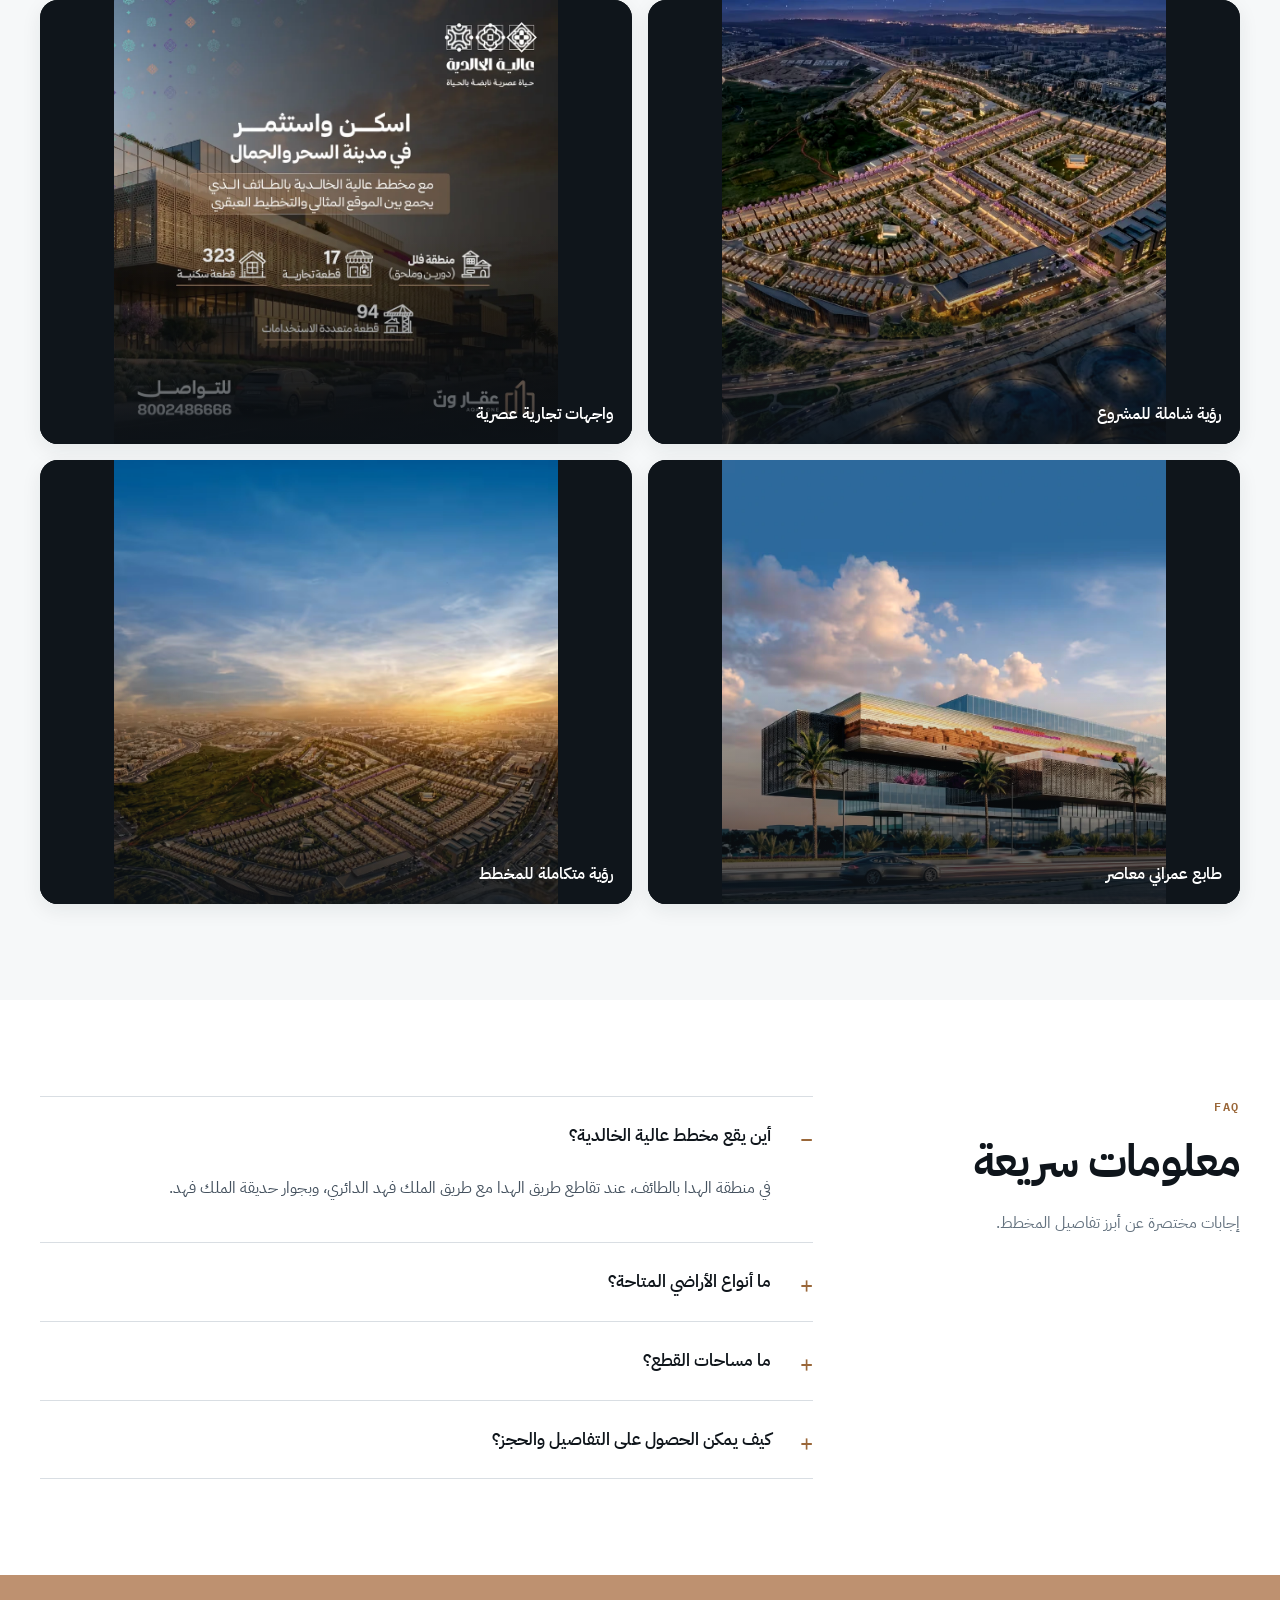
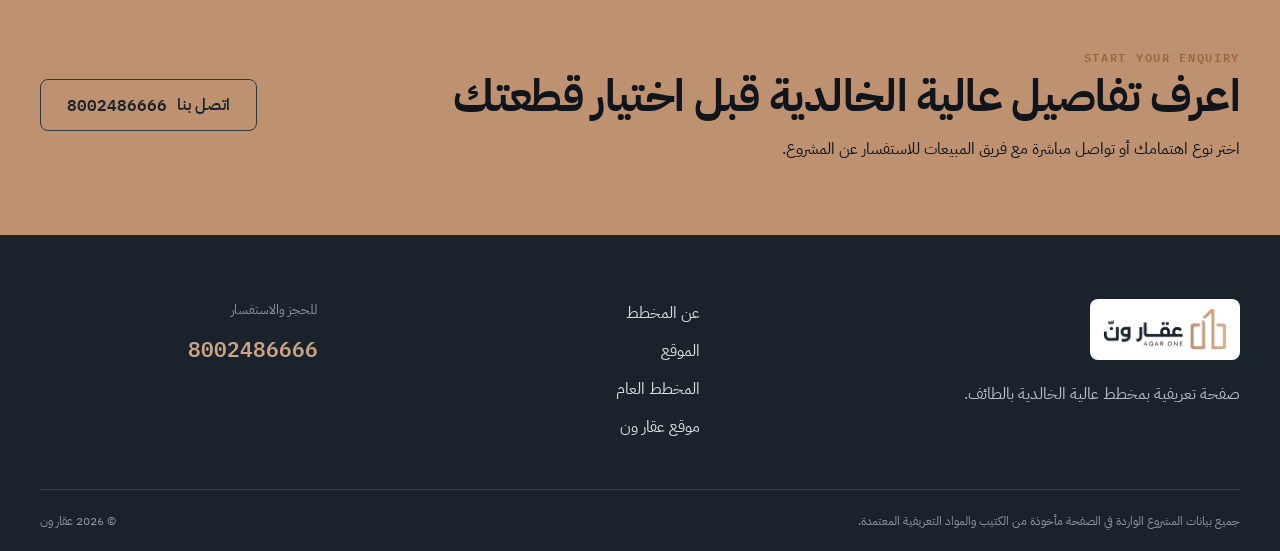
==== commit 162bfdf0: "Simplify lead form and support international phone numbers" ====
--- a/index.html
+++ b/index.html
@@ -108,7 +108,6 @@
         </div>
 
         <aside class="hero-card enquiry-card" id="enquiry-card" aria-labelledby="enquiry-title">
-          <p class="card-kicker">اطلب التفاصيل</p>
           <h2 id="enquiry-title">احصل على تفاصيل القطع المناسبة لك</h2>
           <p class="enquiry-intro">اترك بياناتك وسيقوم فريق عقار ون بالتواصل معك بخصوص عالية الخالدية.</p>
           <form class="interest-form lead-form" id="interest-form" novalidate>
@@ -119,43 +118,21 @@
               </div>
               <div>
                 <label for="lead-phone">رقم الجوال</label>
-                <input id="lead-phone" name="phone" type="tel" autocomplete="tel" inputmode="tel" maxlength="20" placeholder="05xxxxxxxx" required dir="ltr">
+                <input id="lead-phone" name="phone" type="tel" autocomplete="tel" inputmode="tel" maxlength="25" placeholder="05xxxxxxxx أو +9665xxxxxxxx" aria-describedby="lead-phone-help" required dir="ltr">
+                <small class="field-help" id="lead-phone-help">رقم سعودي أو دولي كامل.</small>
               </div>
             </div>
 
             <label for="lead-interest">نوع الاهتمام</label>
             <select id="lead-interest" name="interest" required>
-              <option value="" selected disabled>اختر نوع الأرض</option>
+              <option value="غير محدد" selected>أريد معرفة الخيارات المتاحة</option>
               <option value="سكني">أرض سكنية</option>
               <option value="تجاري">أرض تجارية</option>
               <option value="استثماري / متعدد الاستخدامات">استثماري / متعددة الاستخدامات</option>
-              <option value="غير محدد">أريد معرفة الخيارات المتاحة</option>
             </select>
 
-            <details class="optional-fields">
-              <summary>إضافة بيانات اختيارية</summary>
-              <div class="optional-fields-grid">
-                <div>
-                  <label for="lead-email">البريد الإلكتروني <span>(اختياري)</span></label>
-                  <input id="lead-email" name="email" type="email" autocomplete="email" maxlength="120" placeholder="name@example.com" dir="ltr">
-                </div>
-                <div>
-                  <label for="lead-contact">أفضل طريقة للتواصل</label>
-                  <select id="lead-contact" name="preferred_contact">
-                    <option value="أي طريقة" selected>أي طريقة</option>
-                    <option value="مكالمة">مكالمة</option>
-                  </select>
-                </div>
-                <div class="optional-full">
-                  <label for="lead-message">ملاحظات <span>(اختياري)</span></label>
-                  <textarea id="lead-message" name="message" rows="2" maxlength="500" placeholder="مثال: أبحث عن مساحة محددة أو استخدام معين"></textarea>
-                </div>
-              </div>
-            </details>
-
             <div class="hp-field" aria-hidden="true">
-              <label for="lead-company">اترك هذا الحقل فارغًا</label>
-              <input id="lead-company" name="company" type="text" tabindex="-1" autocomplete="off">
+              <input id="lead-company" name="company" type="text" tabindex="-1" autocomplete="off" aria-label="Company">
             </div>
 
             <label class="consent-row" for="lead-consent">
--- a/styles.css
+++ b/styles.css
@@ -35,7 +35,7 @@
 body{margin:0;background:var(--white);color:var(--ink-800);font-family:var(--font);font-size:16px;line-height:1.75;-webkit-font-smoothing:antialiased}
 img{display:block;max-width:100%}
 a{color:inherit;text-decoration:none}
-button,input,textarea,select{font:inherit}
+button,input,select{font:inherit}
 button{color:inherit}
 :focus-visible{outline:2px solid var(--bronze-600);outline-offset:3px}
 ::selection{background:var(--bronze-200);color:var(--ink-900)}
@@ -82,7 +82,6 @@
 .hero-note{display:flex;align-items:center;gap:10px;color:var(--ink-200);font-size:.93rem}
 .hero-note .dot{width:8px;height:8px;border-radius:50%;background:var(--bronze-400);box-shadow:0 0 0 6px rgba(190,145,112,.15)}
 .hero-card{align-self:stretch;max-height:560px;margin-block:auto;padding:32px;background:rgba(26,35,44,.96);border:1px solid rgba(255,255,255,.16);border-radius:var(--radius);color:var(--white);box-shadow:var(--shadow-md)}
-.card-kicker{margin-bottom:8px;color:var(--bronze-400);font-size:.8rem;font-weight:600}
 
 .stats-strip{background:var(--bronze-050);border-bottom:1px solid var(--bronze-100)}
 .stats-grid{display:grid;grid-template-columns:repeat(4,1fr)}
@@ -286,9 +285,7 @@
 .hero-media img{width:100%;height:100%;object-fit:cover;object-position:center 52%}
 .lead-form{gap:10px}
 .form-row.two-cols{display:grid;grid-template-columns:1fr 1fr;gap:10px}
-.lead-form textarea{width:100%;resize:vertical;min-height:64px;padding:10px 13px;background:rgba(255,255,255,.07);color:var(--white);border:1px solid rgba(255,255,255,.2);border-radius:var(--radius-sm);font:inherit}
-.lead-form textarea::placeholder{color:var(--ink-400)}
-.lead-form textarea:focus{border-color:var(--bronze-300);outline:none;box-shadow:0 0 0 3px rgba(190,145,112,.14)}
+.field-help{display:block;margin-top:3px;color:var(--ink-400);font-size:.72rem;line-height:1.45}
 .consent-row{display:flex;align-items:flex-start;gap:9px;margin-top:3px;color:var(--ink-200)!important;font-size:.76rem!important;font-weight:400!important;line-height:1.55;cursor:pointer}
 .consent-row input{width:17px!important;min-height:17px!important;height:17px;margin-top:2px;flex:0 0 auto;accent-color:var(--bronze-400)}
 .hp-field{position:absolute!important;inline-size:1px!important;block-size:1px!important;overflow:hidden!important;clip:rect(0 0 0 0)!important;white-space:nowrap!important}
@@ -315,15 +312,6 @@
 
 /* Mobile UX/UI/CRO hardening — keep this block last so narrower breakpoints win */
 .hero-grid,.hero-copy,.hero-card{min-width:0}
-.optional-fields{margin-top:2px;border:1px solid rgba(255,255,255,.14);border-radius:var(--radius-sm);background:rgba(255,255,255,.035)}
-.optional-fields summary{padding:12px 13px;color:var(--bronze-300);font-size:.84rem;font-weight:600;cursor:pointer;list-style:none}
-.optional-fields summary::-webkit-details-marker{display:none}
-.optional-fields summary::before{content:"+";display:inline-block;margin-inline-end:8px;font-family:var(--mono);font-weight:600}
-.optional-fields[open] summary::before{content:"−"}
-.optional-fields-grid{display:grid;grid-template-columns:1fr 1fr;gap:10px;padding:0 12px 12px}
-.optional-fields-grid>div{display:grid;gap:7px}
-.optional-fields-grid .optional-full{grid-column:1/-1}
-
 @media (max-width:800px){
   html,body{max-width:100%;overflow-x:hidden}
   :root{--container:min(calc(100% - 28px),720px)}
@@ -353,10 +341,8 @@
   .enquiry-card h2{margin-bottom:8px;font-size:1.45rem;line-height:1.38}
   .enquiry-intro{margin-bottom:18px;font-size:.9rem;line-height:1.7}
   .interest-form{gap:10px}
-  .form-row.two-cols,.optional-fields-grid{grid-template-columns:minmax(0,1fr)!important}
-  .optional-fields-grid .optional-full{grid-column:auto}
-  .interest-form input,.interest-form select,.lead-form textarea{min-height:52px;font-size:16px;line-height:1.35}
-  .lead-form textarea{min-height:88px}
+  .form-row.two-cols{grid-template-columns:minmax(0,1fr)!important}
+  .interest-form input,.interest-form select{min-height:52px;font-size:16px;line-height:1.35}
   .consent-row{font-size:.78rem!important;line-height:1.6}
   .form-submit{min-height:54px;margin-top:6px;font-size:1rem}
   .form-note{font-size:.72rem;line-height:1.6}
@@ -384,8 +370,6 @@
   .hero-card,.enquiry-card{padding:18px!important;border-radius:14px}
   .enquiry-card h2{font-size:1.35rem}
   .enquiry-intro{font-size:.86rem}
-  .optional-fields summary{padding:12px;font-size:.82rem}
-  .optional-fields-grid{padding-inline:10px;padding-bottom:10px}
   .btn-lg{min-height:52px;padding:15px 16px}
   .mobile-sticky{inset-inline:8px;inset-block-end:8px}
 }
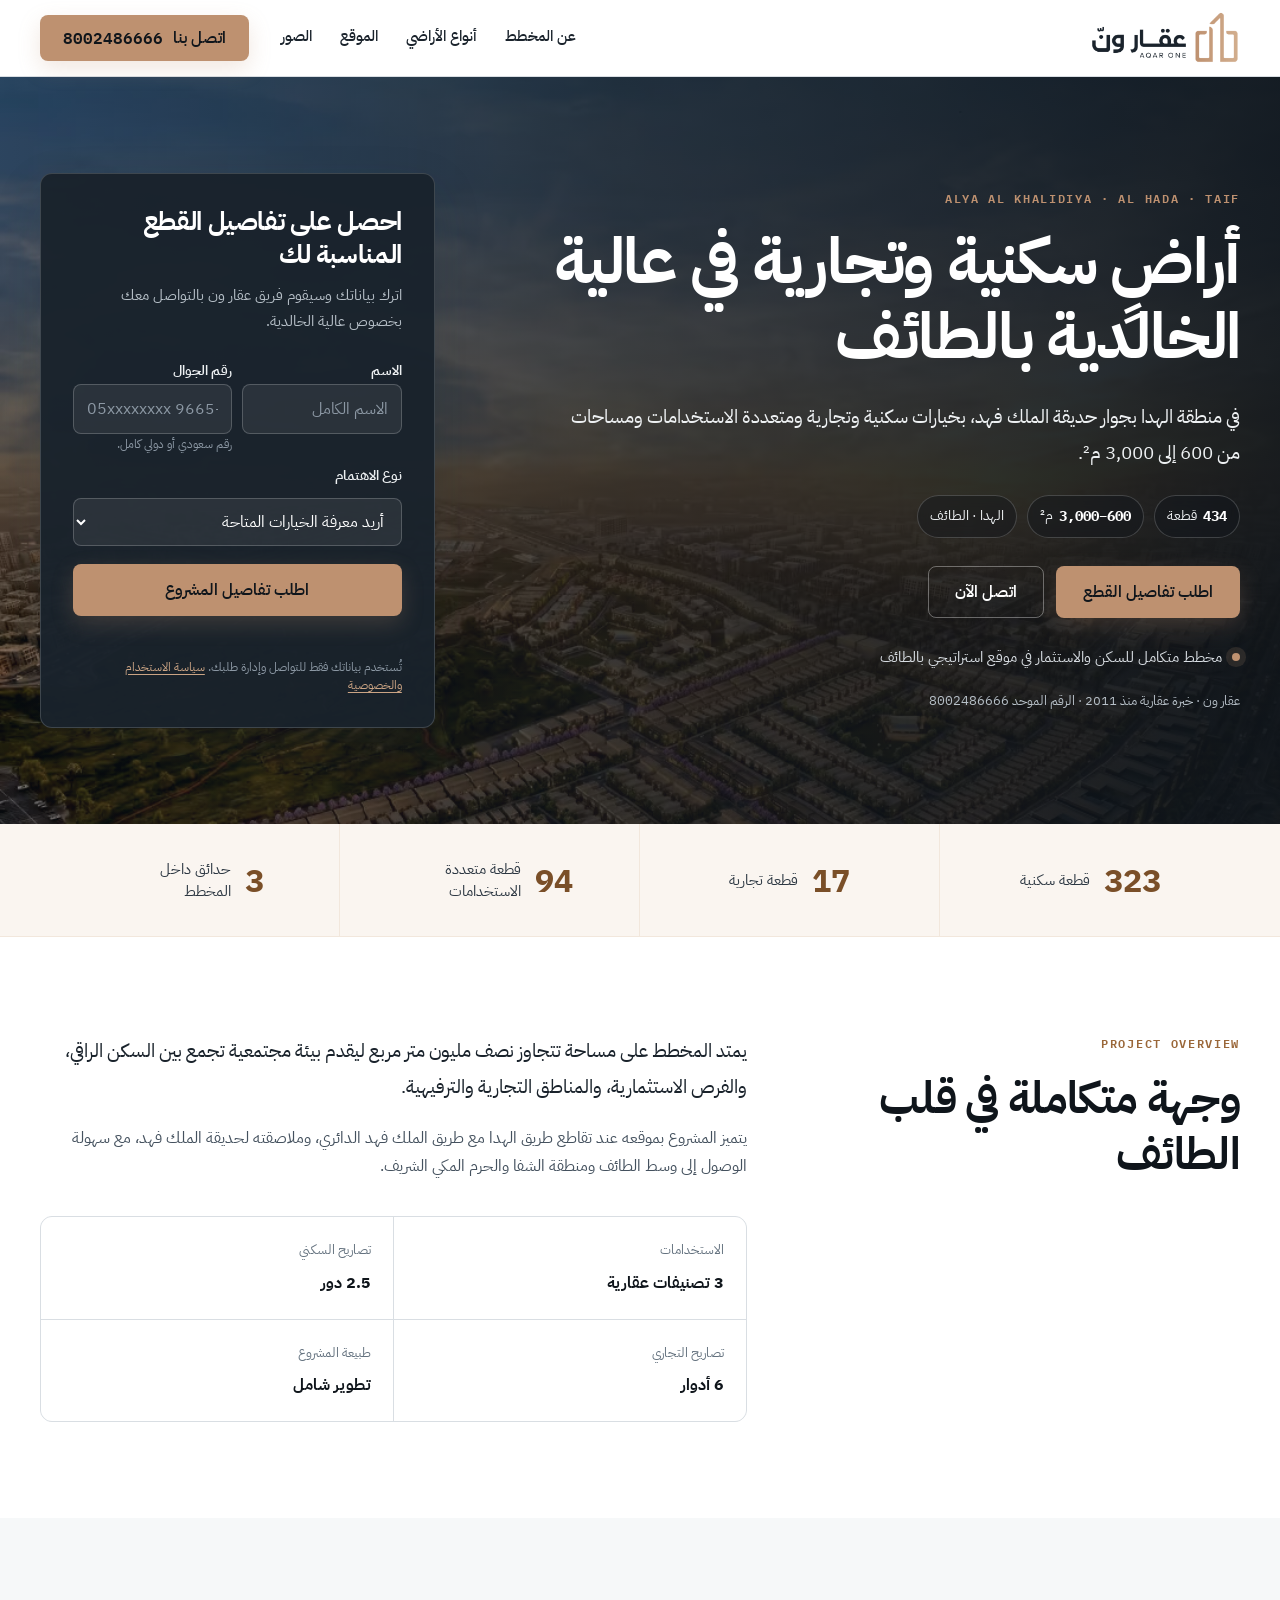
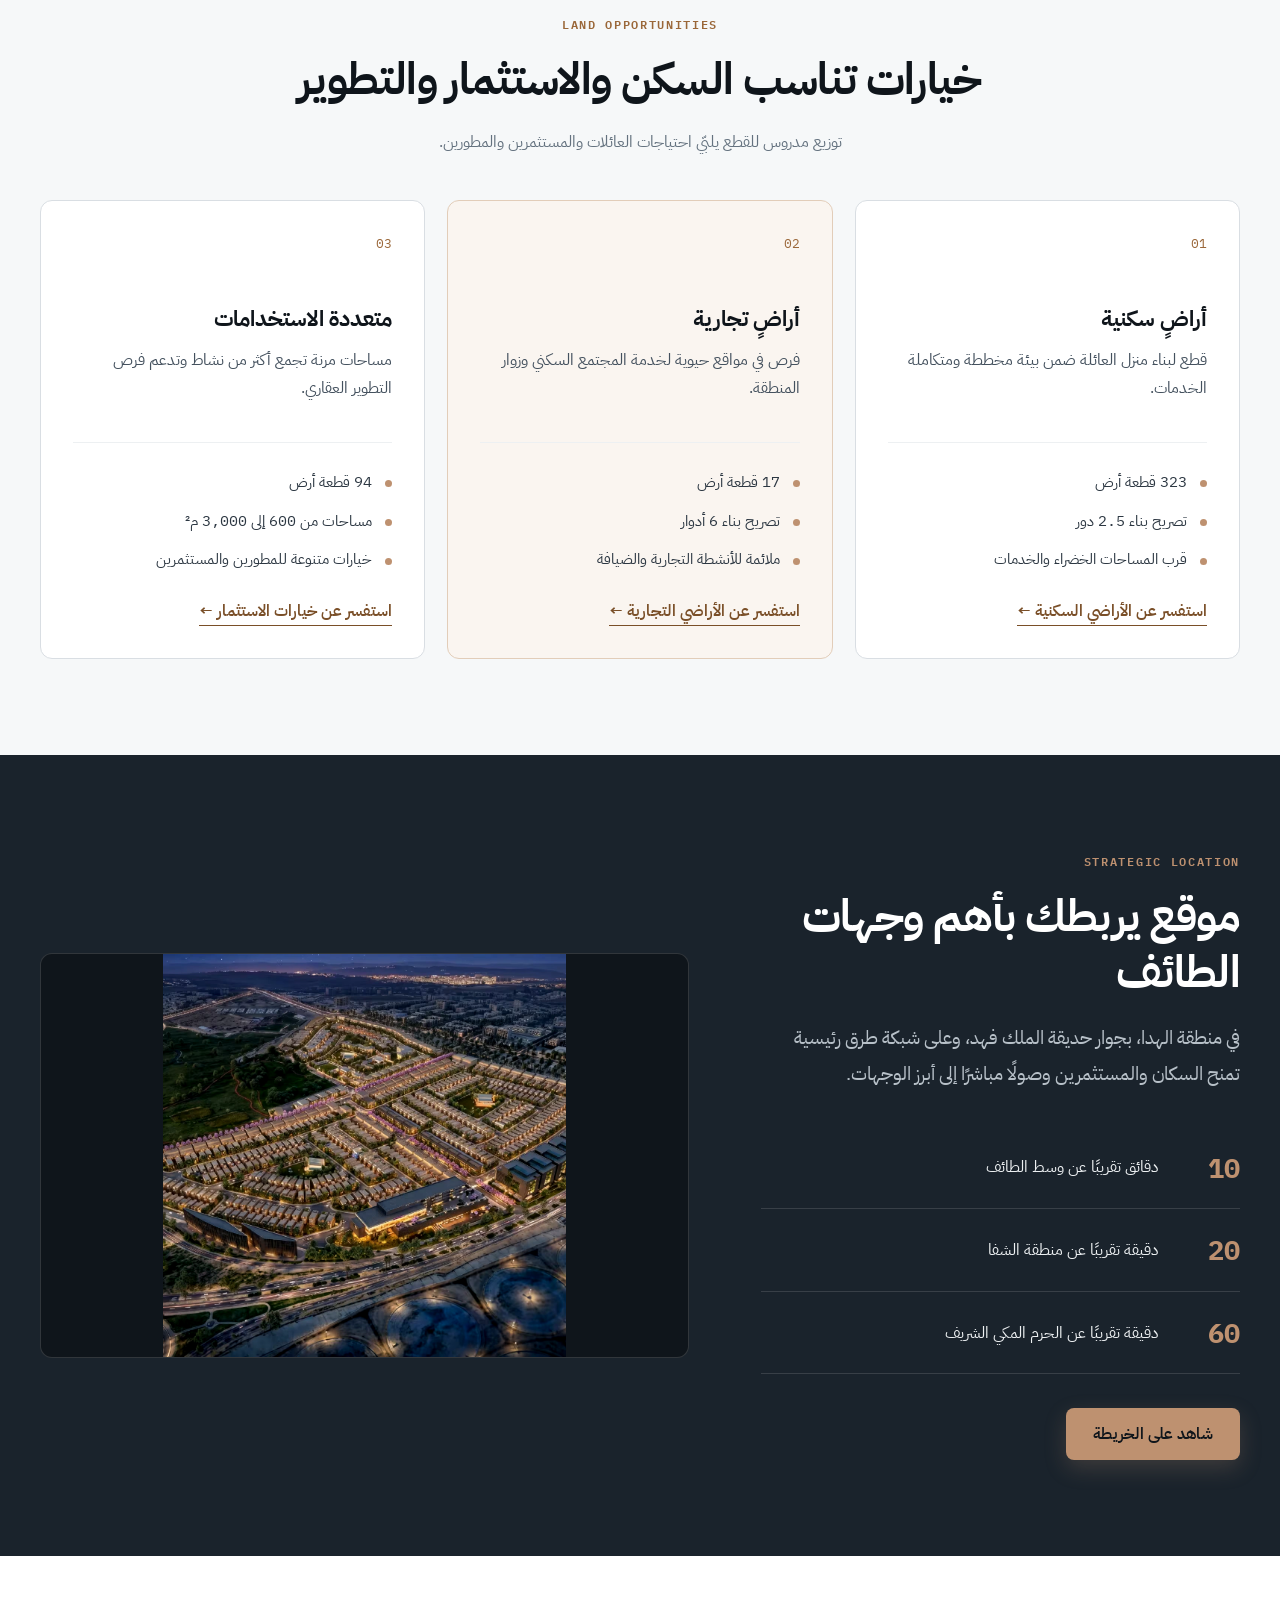
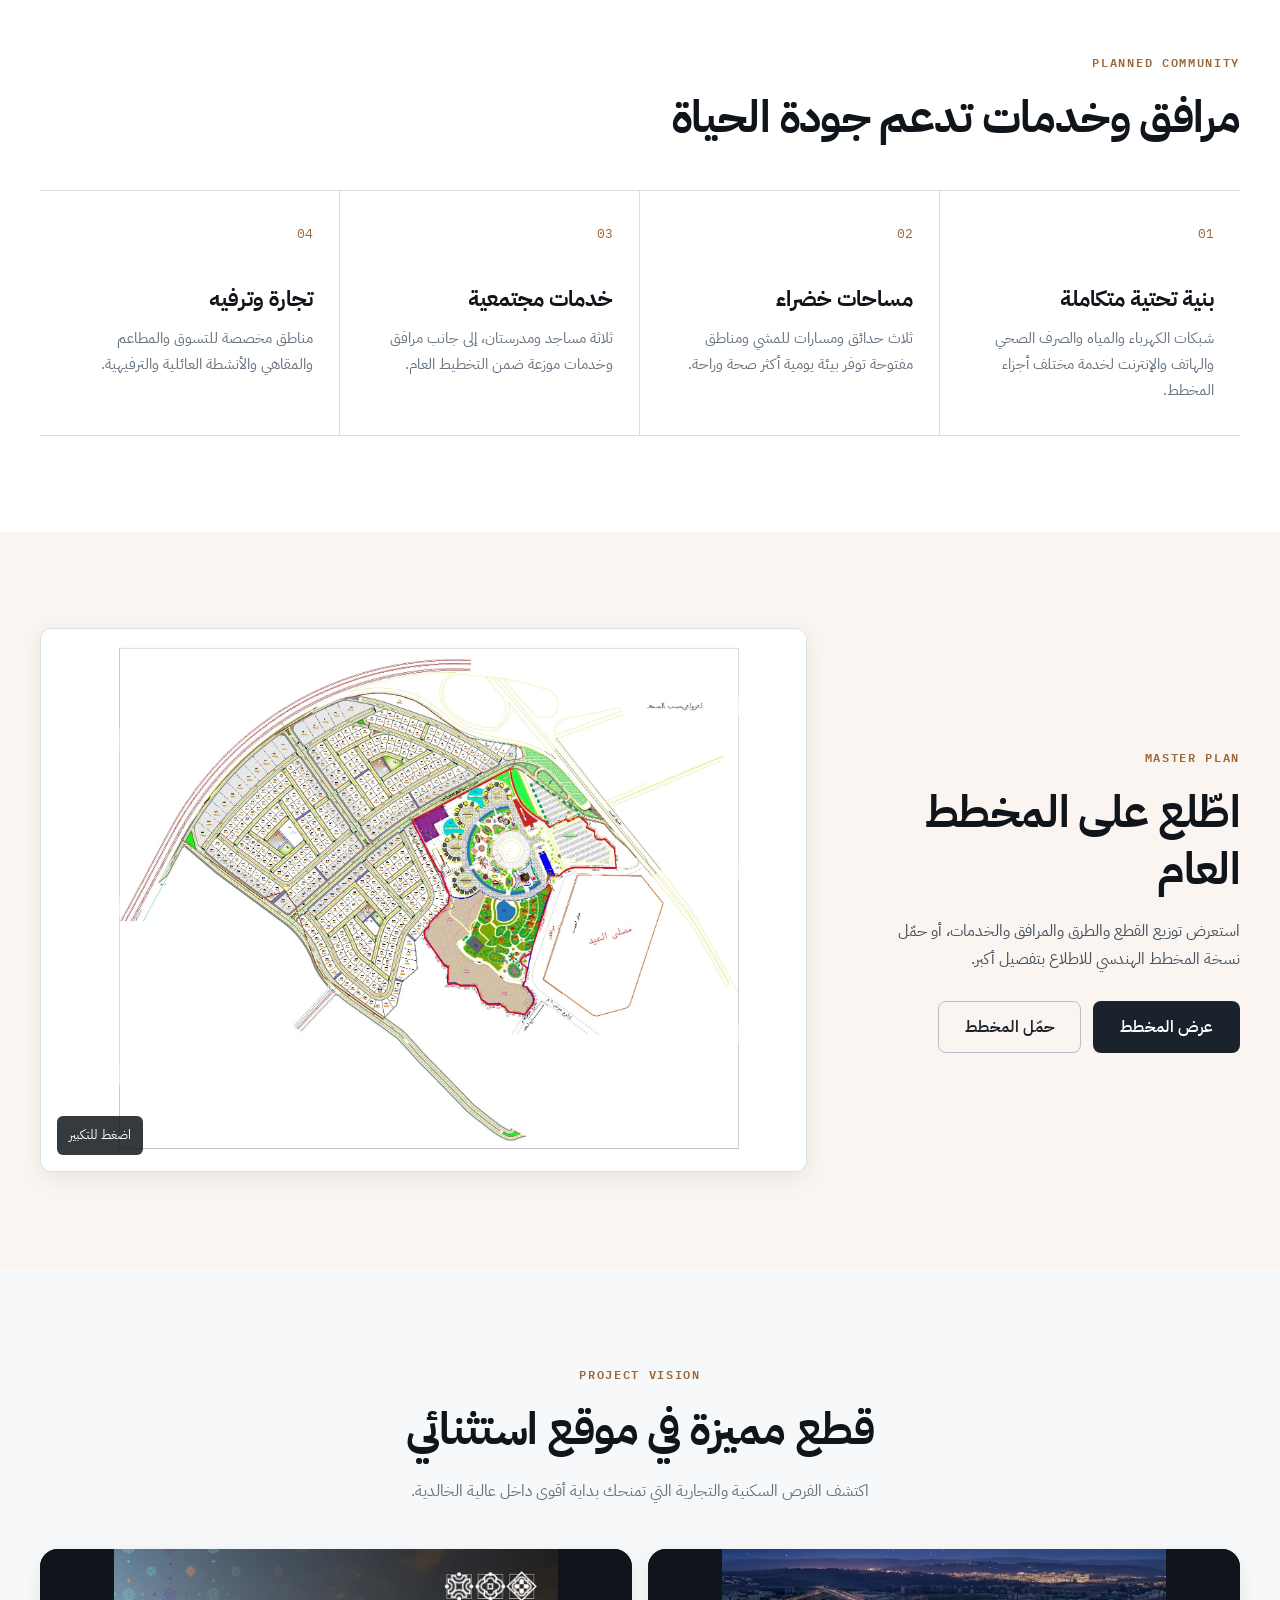
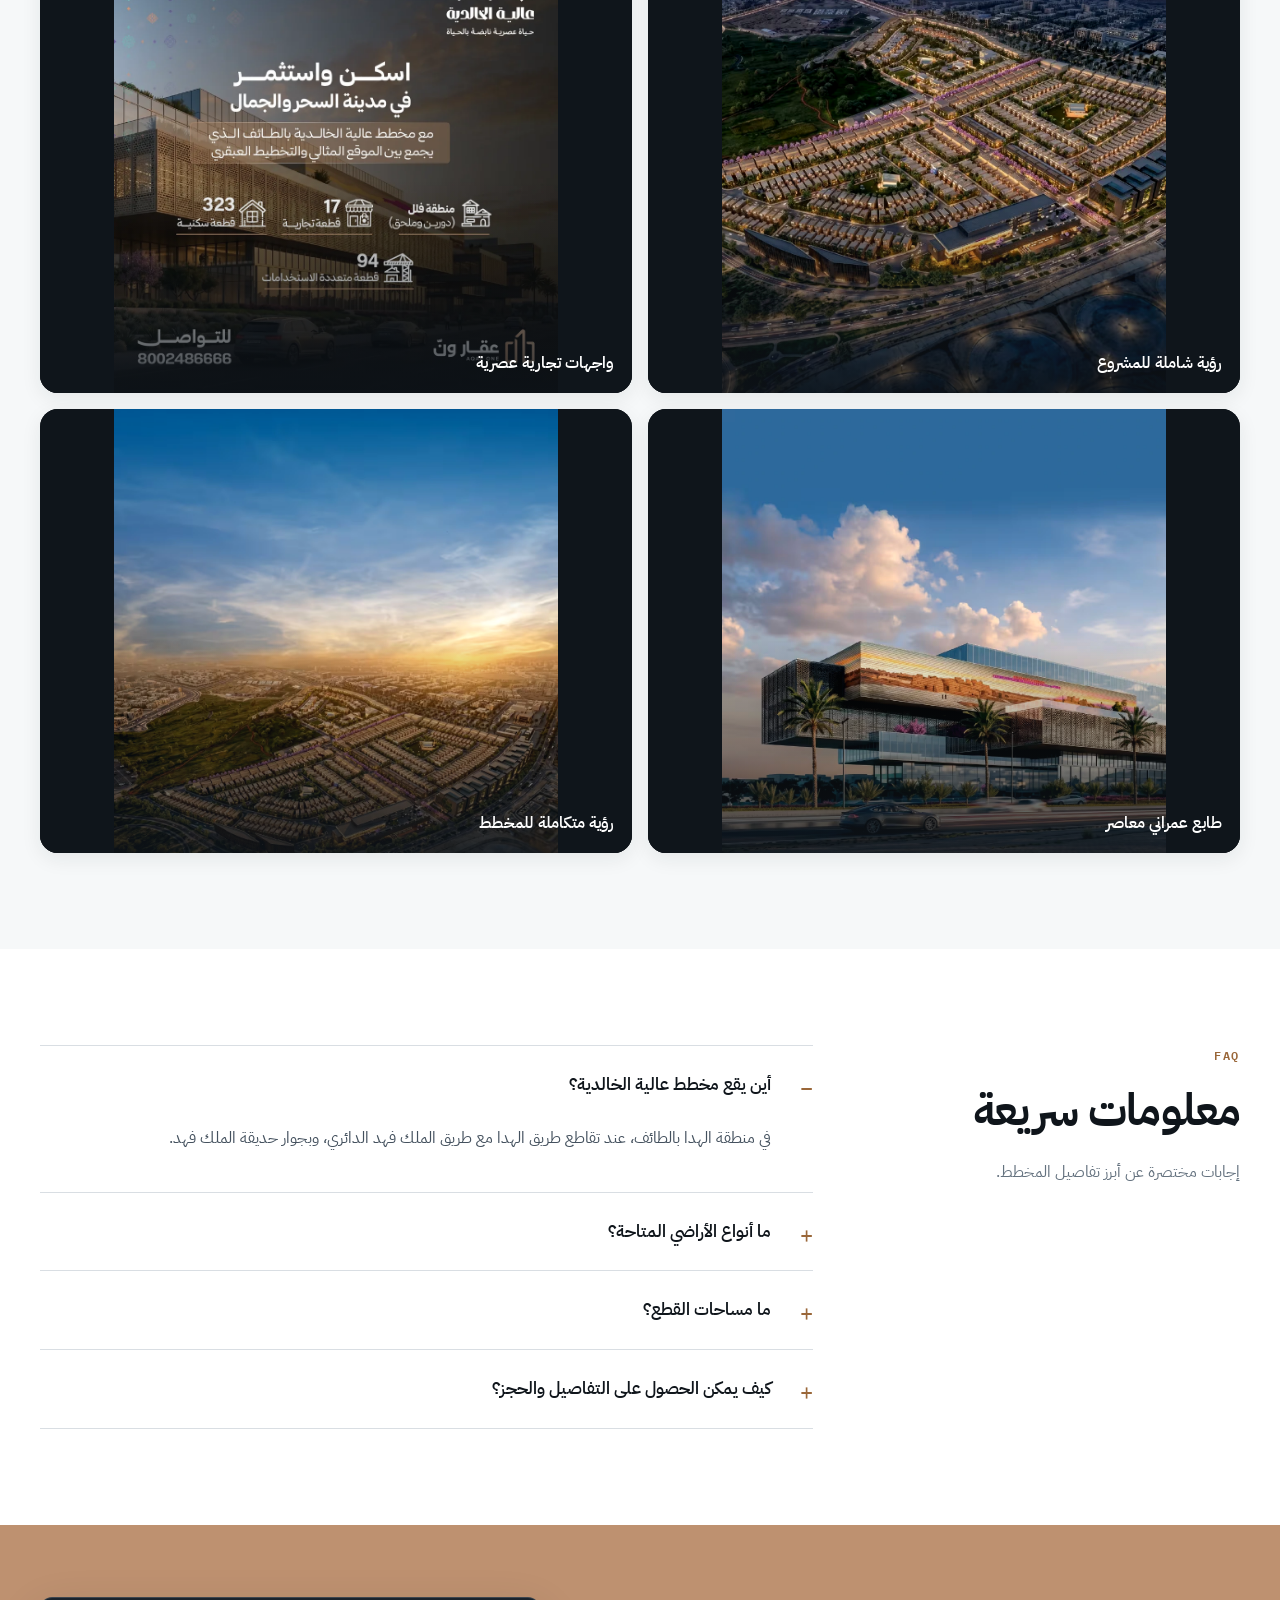
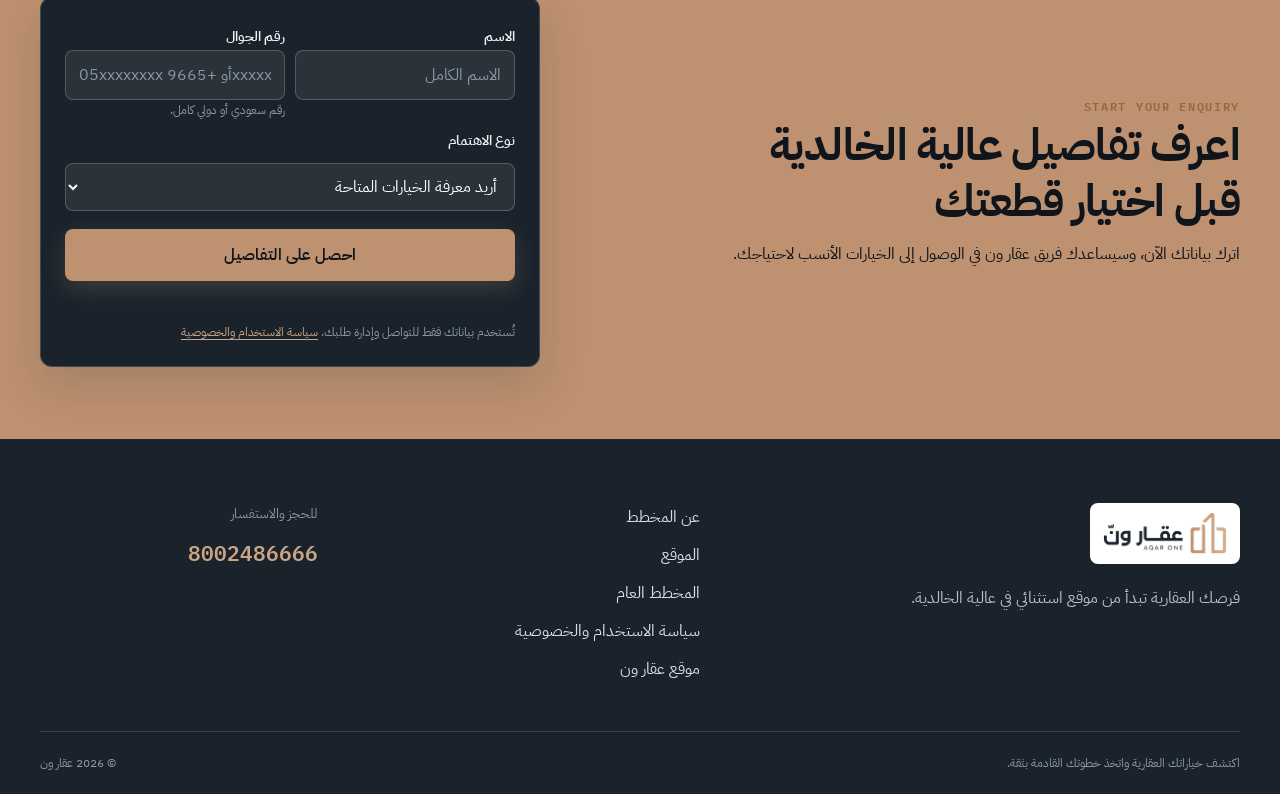
==== commit 2fa19347: "Improve lead conversion flow and add privacy page" ====
--- a/index.html
+++ b/index.html
@@ -39,7 +39,7 @@
     "@context": "https://schema.org",
     "@type": "WebPage",
     "name": "مخطط عالية الخالدية بالطائف",
-    "description": "صفحة تعريفية بمخطط عالية الخالدية في منطقة الهدا بالطائف.",
+    "description": "اكتشف فرصتك العقارية في عالية الخالدية، بقطع سكنية وتجارية ومتعددة الاستخدامات في موقع استثنائي.",
     "url": "https://alia.aqar1.com/",
     "inLanguage": "ar-SA",
     "isPartOf": {
@@ -135,14 +135,9 @@
               <input id="lead-company" name="company" type="text" tabindex="-1" autocomplete="off" aria-label="Company">
             </div>
 
-            <label class="consent-row" for="lead-consent">
-              <input id="lead-consent" name="consent" type="checkbox" required>
-              <span>أوافق على استخدام بياناتي للتواصل معي بخصوص مشروع عالية الخالدية.</span>
-            </label>
-
-            <button class="btn btn-primary btn-lg form-submit" type="submit" data-lead-submit>اطلب تفاصيل المشروع</button>
+            <button class="btn btn-primary btn-lg form-submit" type="submit" data-lead-submit data-default-label="اطلب تفاصيل المشروع">اطلب تفاصيل المشروع</button>
             <p class="form-status" data-form-status role="status" aria-live="polite"></p>
-            <p class="form-note">لن يتم إرسال بياناتك إلى أدوات القياس الإعلانية؛ تُستخدم فقط للتواصل وإدارة طلبك.</p>
+            <p class="form-note">تُستخدم بياناتك فقط للتواصل وإدارة طلبك. <a href="/privacy.html">سياسة الاستخدام والخصوصية</a></p>
           </form>
           <div class="lead-success" data-lead-success hidden>
             <strong>تم استلام طلبك بنجاح.</strong>
@@ -242,8 +237,7 @@
           <a class="btn btn-primary btn-lg track-map" href="https://maps.app.goo.gl/SFXRjVYF9uX1DBZDA?g_st=aw" target="_blank" rel="noopener" data-event="map_click">شاهد على الخريطة</a>
         </div>
         <div class="location-visual">
-          <img src="/assets/gallery-1.webp?v=20260810-1345" alt="تصور بصري جوي لمشروع عالية الخالدية بالطائف" width="960" height="960" loading="lazy" decoding="async">
-          <div class="location-badge"><span>الطائف</span><strong>منطقة الهدا</strong></div>
+          <img src="/assets/gallery-1.webp?v=20260810-1345" alt="مخطط عالية الخالدية بقطع مميزة في موقع استثنائي" width="960" height="960" loading="lazy" decoding="async">
         </div>
       </div>
     </section>
@@ -285,21 +279,21 @@
       <div class="container">
         <div class="section-head center">
           <p class="eyebrow dark">PROJECT VISION</p>
-          <h2>تصور بصري لعالية الخالدية</h2>
-          <p>مشاهد مرفقة توضح الطابع العمراني والفرص السكنية والتجارية للمشروع.</p>
+          <h2>قطع مميزة في موقع استثنائي</h2>
+          <p>اكتشف الفرص السكنية والتجارية التي تمنحك بداية أقوى داخل عالية الخالدية.</p>
         </div>
         <p class="vision-swipe-hint" aria-hidden="true">اسحب لاستعراض الصور</p>
-        <div class="vision-grid" aria-label="صور تصورية للمشروع">
-          <button class="vision-card" type="button" data-gallery="/assets/gallery-1.webp?v=20260810-1345" aria-label="عرض التصور الجوي بحجم أكبر">
-            <img src="/assets/gallery-1.webp?v=20260810-1345" alt="تصور بصري جوي لعالية الخالدية" width="960" height="960" loading="lazy" decoding="async">
+        <div class="vision-grid" aria-label="مشاهد المشروع">
+          <button class="vision-card" type="button" data-gallery="/assets/gallery-1.webp?v=20260810-1345" aria-label="عرض المشهد الجوي بحجم أكبر">
+            <img src="/assets/gallery-1.webp?v=20260810-1345" alt="مشهد جوي لقطع عالية الخالدية" width="960" height="960" loading="lazy" decoding="async">
             <span>رؤية شاملة للمشروع</span>
           </button>
           <button class="vision-card" type="button" data-gallery="/assets/gallery-2.webp?v=20260810-1345" aria-label="عرض الواجهة التجارية بحجم أكبر">
-            <img src="/assets/gallery-2.webp?v=20260810-1345" alt="تصور بصري لواجهات تجارية في عالية الخالدية" width="960" height="960" loading="lazy" decoding="async">
+            <img src="/assets/gallery-2.webp?v=20260810-1345" alt="واجهات تجارية في عالية الخالدية" width="960" height="960" loading="lazy" decoding="async">
             <span>واجهات تجارية عصرية</span>
           </button>
-          <button class="vision-card" type="button" data-gallery="/assets/gallery-3.webp?v=20260810-1345" aria-label="عرض التصور العمراني بحجم أكبر">
-            <img src="/assets/gallery-3.webp?v=20260810-1345" alt="تصور بصري للطابع العمراني في عالية الخالدية" width="960" height="960" loading="lazy" decoding="async">
+          <button class="vision-card" type="button" data-gallery="/assets/gallery-3.webp?v=20260810-1345" aria-label="عرض المشهد العمراني بحجم أكبر">
+            <img src="/assets/gallery-3.webp?v=20260810-1345" alt="الطابع العمراني في عالية الخالدية" width="960" height="960" loading="lazy" decoding="async">
             <span>طابع عمراني معاصر</span>
           </button>
           <button class="vision-card" type="button" data-gallery="/assets/gallery-4.webp?v=20260810-1345" aria-label="عرض التصور الجوي وقت الغروب بحجم أكبر">
@@ -340,13 +334,45 @@
 
     <section class="closing-cta" aria-labelledby="cta-title">
       <div class="container cta-inner">
-        <div>
+        <div class="cta-copy">
           <p class="eyebrow dark">START YOUR ENQUIRY</p>
           <h2 id="cta-title">اعرف تفاصيل عالية الخالدية قبل اختيار قطعتك</h2>
-          <p>اختر نوع اهتمامك أو تواصل مباشرة مع فريق المبيعات للاستفسار عن المشروع.</p>
-        </div>
-        <div class="cta-actions">
-          <a class="btn btn-ghost btn-lg track-call" href="tel:8002486666" data-event="call_click">اتصل بنا <span class="ltr">8002486666</span></a>
+          <p>اترك بياناتك الآن، وسيساعدك فريق عقار ون في الوصول إلى الخيارات الأنسب لاحتياجك.</p>
+        </div>
+        <div class="cta-form-shell">
+          <form class="interest-form lead-form" id="closing-lead-form" novalidate>
+            <div class="form-row two-cols">
+              <div>
+                <label for="closing-lead-name">الاسم</label>
+                <input id="closing-lead-name" name="name" type="text" autocomplete="name" maxlength="80" placeholder="الاسم الكامل" required>
+              </div>
+              <div>
+                <label for="closing-lead-phone">رقم الجوال</label>
+                <input id="closing-lead-phone" name="phone" type="tel" autocomplete="tel" inputmode="tel" maxlength="25" placeholder="05xxxxxxxx أو +9665xxxxxxxx" aria-describedby="closing-lead-phone-help" required dir="ltr">
+                <small class="field-help" id="closing-lead-phone-help">رقم سعودي أو دولي كامل.</small>
+              </div>
+            </div>
+
+            <label for="closing-lead-interest">نوع الاهتمام</label>
+            <select id="closing-lead-interest" name="interest" required>
+              <option value="غير محدد" selected>أريد معرفة الخيارات المتاحة</option>
+              <option value="سكني">أرض سكنية</option>
+              <option value="تجاري">أرض تجارية</option>
+              <option value="استثماري / متعدد الاستخدامات">استثماري / متعددة الاستخدامات</option>
+            </select>
+
+            <div class="hp-field" aria-hidden="true">
+              <input id="closing-lead-company" name="company" type="text" tabindex="-1" autocomplete="off" aria-label="Company">
+            </div>
+
+            <button class="btn btn-primary btn-lg form-submit" type="submit" data-lead-submit data-default-label="احصل على التفاصيل">احصل على التفاصيل</button>
+            <p class="form-status" data-form-status role="status" aria-live="polite"></p>
+            <p class="form-note">تُستخدم بياناتك فقط للتواصل وإدارة طلبك. <a href="/privacy.html">سياسة الاستخدام والخصوصية</a></p>
+          </form>
+          <div class="lead-success" data-lead-success hidden>
+            <strong>تم استلام طلبك بنجاح.</strong>
+            <span>سيتواصل معك فريق عقار ون قريبًا بالتفاصيل المناسبة لك.</span>
+          </div>
         </div>
       </div>
     </section>
@@ -356,12 +382,13 @@
     <div class="container footer-grid">
       <div class="footer-brand">
         <img src="/assets/aqar-one-logo.png?v=20260810-1326" width="176" height="61" alt="عقار ون" loading="lazy">
-        <p>صفحة تعريفية بمخطط عالية الخالدية بالطائف.</p>
+        <p>فرصك العقارية تبدأ من موقع استثنائي في عالية الخالدية.</p>
       </div>
       <div class="footer-links">
         <a href="#overview">عن المخطط</a>
         <a href="#location">الموقع</a>
         <a href="#plan">المخطط العام</a>
+        <a href="/privacy.html">سياسة الاستخدام والخصوصية</a>
         <a href="https://aqar1.com/" target="_blank" rel="noopener">موقع عقار ون</a>
       </div>
       <div class="footer-contact">
@@ -370,7 +397,7 @@
       </div>
     </div>
     <div class="container footer-bottom">
-      <p>جميع بيانات المشروع الواردة في الصفحة مأخوذة من الكتيب والمواد التعريفية المعتمدة.</p>
+      <p>اكتشف خياراتك العقارية واتخذ خطوتك القادمة بثقة.</p>
       <p>© <span id="year"></span> عقار ون</p>
     </div>
   </footer>
--- a/styles.css
+++ b/styles.css
@@ -126,9 +126,6 @@
 .distance-list span{color:var(--ink-100)}
 .location-visual{position:relative;border:1px solid rgba(255,255,255,.14);border-radius:var(--radius);overflow:hidden}
 .location-visual img{width:100%;aspect-ratio:8/5;object-fit:cover}
-.location-badge{position:absolute;inset-inline-start:20px;inset-block-end:20px;min-width:170px;padding:15px 18px;background:rgba(15,21,27,.86);border:1px solid rgba(255,255,255,.18);border-radius:var(--radius-sm)}
-.location-badge span{display:block;color:var(--bronze-300);font-size:.78rem}
-.location-badge strong{font-size:1rem}
 
 .features-grid{display:grid;grid-template-columns:repeat(4,1fr);border-block:1px solid var(--ink-200)}
 .features-grid article{padding:32px 26px;border-inline-start:1px solid var(--ink-200)}
@@ -154,11 +151,11 @@
 .accordion details p{padding:0 42px 24px 0;color:var(--ink-600)}
 
 .closing-cta{padding-block:72px;background:var(--bronze-400);color:var(--ink-900)}
-.cta-inner{display:flex;align-items:center;justify-content:space-between;gap:48px}
+.cta-inner{display:flex;align-items:stretch;justify-content:space-between;gap:48px}
+.cta-copy{align-self:center;max-width:540px}
 .closing-cta h2{margin-bottom:10px}
 .closing-cta p{margin-bottom:0}
-.cta-actions{display:flex;flex-wrap:wrap;justify-content:flex-end;gap:12px}
-.closing-cta .btn-ghost{border-color:var(--ink-700)}
+.cta-form-shell{width:min(100%,500px);padding:24px;background:var(--ink-800);border:1px solid rgba(255,255,255,.16);border-radius:var(--radius);box-shadow:var(--shadow-md)}
 
 .site-footer{padding-top:64px;background:var(--ink-800);color:var(--ink-200)}
 .footer-grid{display:grid;grid-template-columns:1.2fr .8fr .7fr;gap:64px;padding-bottom:48px}
@@ -170,6 +167,17 @@
 .footer-contact a{color:var(--bronze-300);font-size:1.3rem;font-weight:600}
 .footer-bottom{display:flex;justify-content:space-between;gap:32px;padding-block:20px;border-top:1px solid rgba(255,255,255,.12);color:var(--ink-400);font-size:.78rem}
 .footer-bottom p{margin:0}
+.policy-nav{margin-inline-start:auto}
+.policy-main{min-height:calc(100vh - 76px);padding-block:80px 96px;background:var(--ink-050)}
+.policy-shell{max-width:900px}
+.policy-shell h1{max-width:760px;margin-bottom:18px;font-size:clamp(2.25rem,5vw,3.6rem)}
+.policy-lead{max-width:700px;margin-bottom:12px;color:var(--ink-600);font-size:1.12rem;line-height:1.9}
+.policy-updated{margin-bottom:36px;color:var(--ink-500);font-size:.84rem}
+.policy-content{padding:40px;background:var(--white);border:1px solid var(--ink-200);border-radius:var(--radius);box-shadow:var(--shadow-sm)}
+.policy-content section+section{margin-top:34px;padding-top:34px;border-top:1px solid var(--ink-100)}
+.policy-content h2{margin-bottom:12px;font-size:1.35rem}
+.policy-content p,.policy-content li{color:var(--ink-600);line-height:1.95}
+.policy-content ul{margin:0;padding-inline-start:24px}
 
 .mobile-sticky{display:none;position:fixed;z-index:95;inset-inline:12px;inset-block-end:12px;padding:8px;background:var(--white);border:1px solid var(--ink-200);border-radius:12px;box-shadow:0 -8px 32px rgba(26,35,44,.16)}
 .mobile-sticky .btn{flex:1}
@@ -209,7 +217,6 @@
   .info-card{min-height:auto}
   .card-index{margin-bottom:28px}
   .cta-inner{align-items:flex-start;flex-direction:column}
-  .cta-actions{justify-content:flex-start}
   .footer-grid{grid-template-columns:1fr 1fr;gap:36px}
   .footer-brand{grid-column:1/-1}
   .footer-bottom{flex-direction:column;gap:8px}
@@ -221,8 +228,8 @@
   :root{--container:calc(100% - 24px)}
   h1{font-size:2.35rem}
   h2{font-size:1.8rem}
-  .hero-actions,.plan-actions,.cta-actions{flex-direction:column;align-items:stretch}
-  .hero-actions .btn,.plan-actions .btn,.cta-actions .btn{width:100%}
+  .hero-actions,.plan-actions{flex-direction:column;align-items:stretch}
+  .hero-actions .btn,.plan-actions .btn{width:100%}
   .stats-grid{grid-template-columns:1fr 1fr}
   .stat{flex-direction:column;gap:8px;text-align:center;padding:18px 10px}
   .micro-grid{grid-template-columns:1fr}
@@ -286,12 +293,11 @@
 .lead-form{gap:10px}
 .form-row.two-cols{display:grid;grid-template-columns:1fr 1fr;gap:10px}
 .field-help{display:block;margin-top:3px;color:var(--ink-400);font-size:.72rem;line-height:1.45}
-.consent-row{display:flex;align-items:flex-start;gap:9px;margin-top:3px;color:var(--ink-200)!important;font-size:.76rem!important;font-weight:400!important;line-height:1.55;cursor:pointer}
-.consent-row input{width:17px!important;min-height:17px!important;height:17px;margin-top:2px;flex:0 0 auto;accent-color:var(--bronze-400)}
 .hp-field{position:absolute!important;inline-size:1px!important;block-size:1px!important;overflow:hidden!important;clip:rect(0 0 0 0)!important;white-space:nowrap!important}
 .form-status{min-height:20px;margin:0;color:var(--ink-200);font-size:.78rem;line-height:1.5}
 .form-status.error{color:#ffd0d0}
 .form-status.success{color:#d7f4df}
+.form-note a{color:var(--bronze-300);text-decoration:underline;text-underline-offset:3px}
 .form-submit[disabled]{opacity:.66;cursor:wait}
 .lead-success{padding:18px;border:1px solid rgba(190,145,112,.5);background:rgba(190,145,112,.1);border-radius:var(--radius-sm)}
 .lead-success strong,.lead-success span{display:block}
@@ -305,7 +311,6 @@
 .vision-card:hover img{transform:scale(1.025)}
 .vision-card::after{content:"";position:absolute;inset:45% 0 0;background:linear-gradient(0deg,rgba(15,21,27,.8),transparent)}
 .vision-card span{position:absolute;z-index:2;inset-inline:20px;inset-block-end:18px;color:#fff;font-weight:600;text-align:right}
-.location-visual img{aspect-ratio:1/1;object-fit:cover}
 @media(max-width:1050px){.vision-grid{grid-template-columns:1.15fr 1fr}.vision-card,.vision-card img{min-height:300px}}
 @media(max-width:800px){.form-row.two-cols{grid-template-columns:1fr}.vision-grid{grid-template-columns:1fr 1fr}.vision-card,.vision-card img{min-height:300px}}
 @media(max-width:520px){.vision-grid{grid-template-columns:1fr}.vision-card,.vision-card img{min-height:270px}.success-actions{flex-direction:column}.hero-media img{object-position:center center}}
@@ -336,6 +341,8 @@
   .hero-actions .btn{width:100%;min-height:52px;padding-inline:16px}
   .hero-note{align-items:flex-start;font-size:.86rem;line-height:1.65}
   .hero-trust{margin-top:14px;font-size:.78rem;line-height:1.7}
+  .policy-main{padding-block:52px 64px}
+  .policy-content{padding:24px}
 
   .hero-card,.enquiry-card{width:100%;max-width:620px;margin:0 auto;padding:22px!important;align-self:auto;border-radius:16px;box-shadow:0 18px 48px rgba(0,0,0,.2)}
   .enquiry-card h2{margin-bottom:8px;font-size:1.45rem;line-height:1.38}
@@ -343,7 +350,6 @@
   .interest-form{gap:10px}
   .form-row.two-cols{grid-template-columns:minmax(0,1fr)!important}
   .interest-form input,.interest-form select{min-height:52px;font-size:16px;line-height:1.35}
-  .consent-row{font-size:.78rem!important;line-height:1.6}
   .form-submit{min-height:54px;margin-top:6px;font-size:1rem}
   .form-note{font-size:.72rem;line-height:1.6}
   .mobile-sticky{gap:8px;inset-inline:10px;inset-block-end:10px;padding:7px}
@@ -393,7 +399,8 @@
 .vision-card img{width:100%;height:100%;min-height:0;aspect-ratio:auto;object-fit:cover;image-rendering:auto}
 .vision-card::after{inset:52% 0 0;background:linear-gradient(0deg,rgba(15,21,27,.82),rgba(15,21,27,0))}
 .vision-card span{inset-inline:18px;inset-block-end:16px}
-.location-visual img{width:100%;height:auto;aspect-ratio:16/10;object-fit:cover;object-position:center}
+.location-visual{aspect-ratio:16/10;background:var(--ink-900)}
+.location-visual img{width:100%;height:100%;aspect-ratio:auto;object-fit:contain;object-position:center}
 .plan-preview img{display:block;width:100%;height:auto;aspect-ratio:auto;object-fit:contain;background:#fff}
 .mobile-sticky.media-hidden{transform:translateY(150%)!important;pointer-events:none}
 
@@ -410,8 +417,8 @@
   .vision-card span{inset-inline:14px;inset-block-end:13px;font-size:.92rem}
   .location-grid{gap:24px}
   .location-visual{border-radius:16px}
-  .location-visual img{aspect-ratio:4/3;max-height:420px;object-position:center}
-  .location-badge{inset-inline-start:12px;inset-block-end:12px;min-width:0;padding:10px 12px}
+  .location-visual{aspect-ratio:4/3}
+  .location-visual img{object-position:center}
   .plan-grid{gap:22px}
   .plan-copy .plan-actions{display:grid;grid-template-columns:1fr 1fr;gap:8px;margin-top:20px}
   .plan-copy .plan-actions .btn{width:100%;min-width:0;padding-inline:10px}
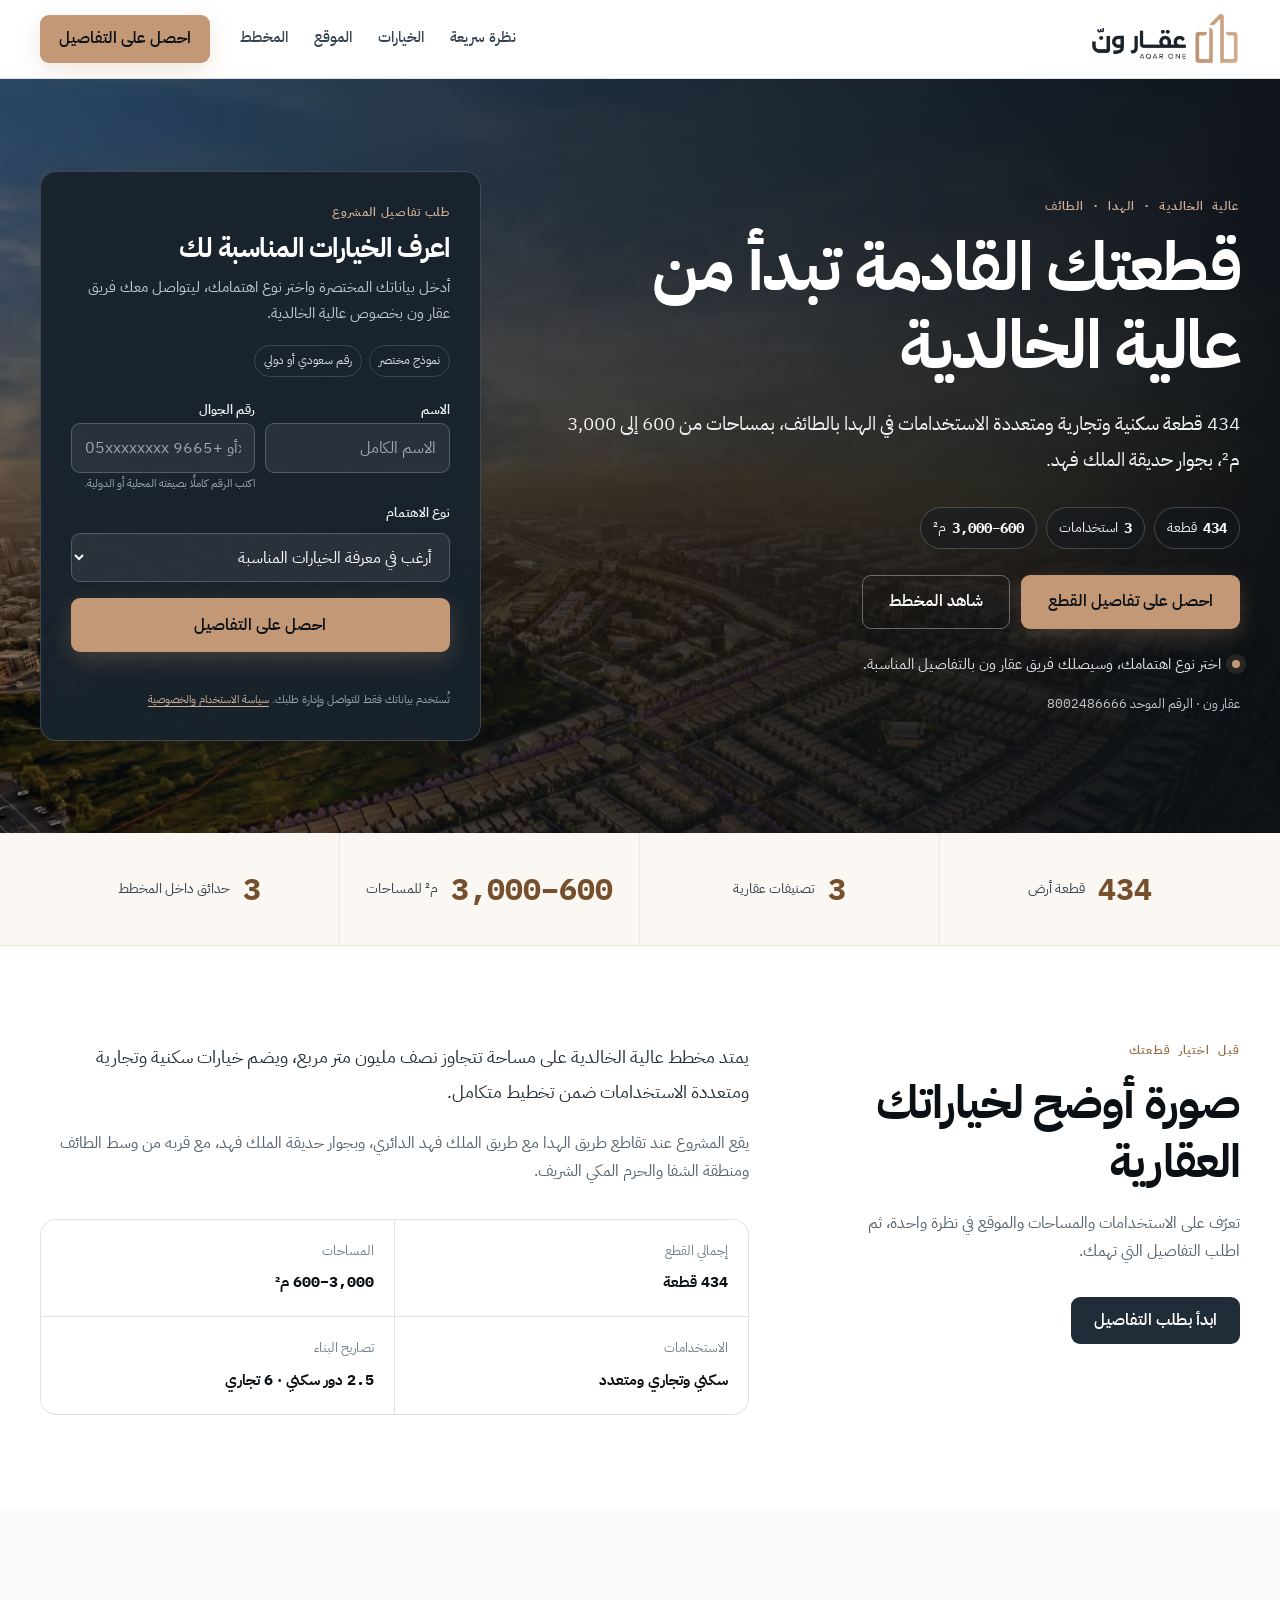
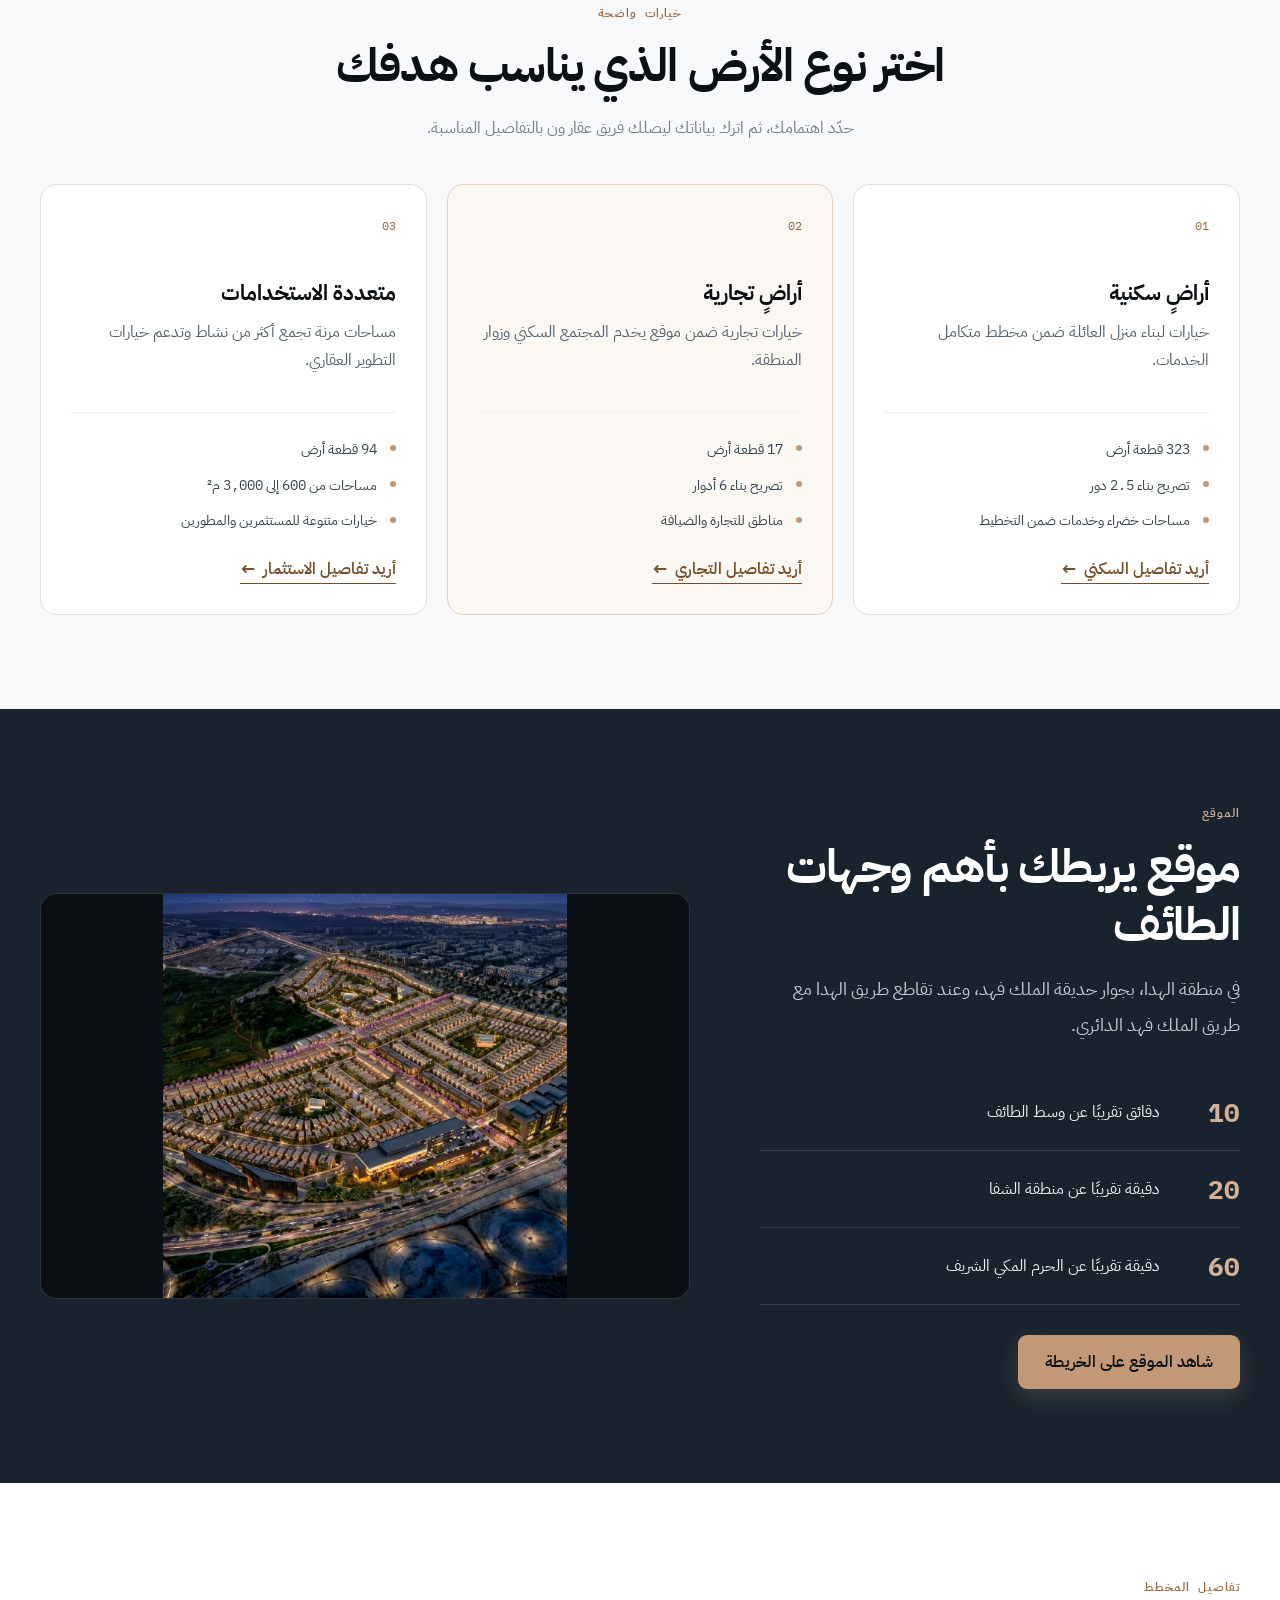
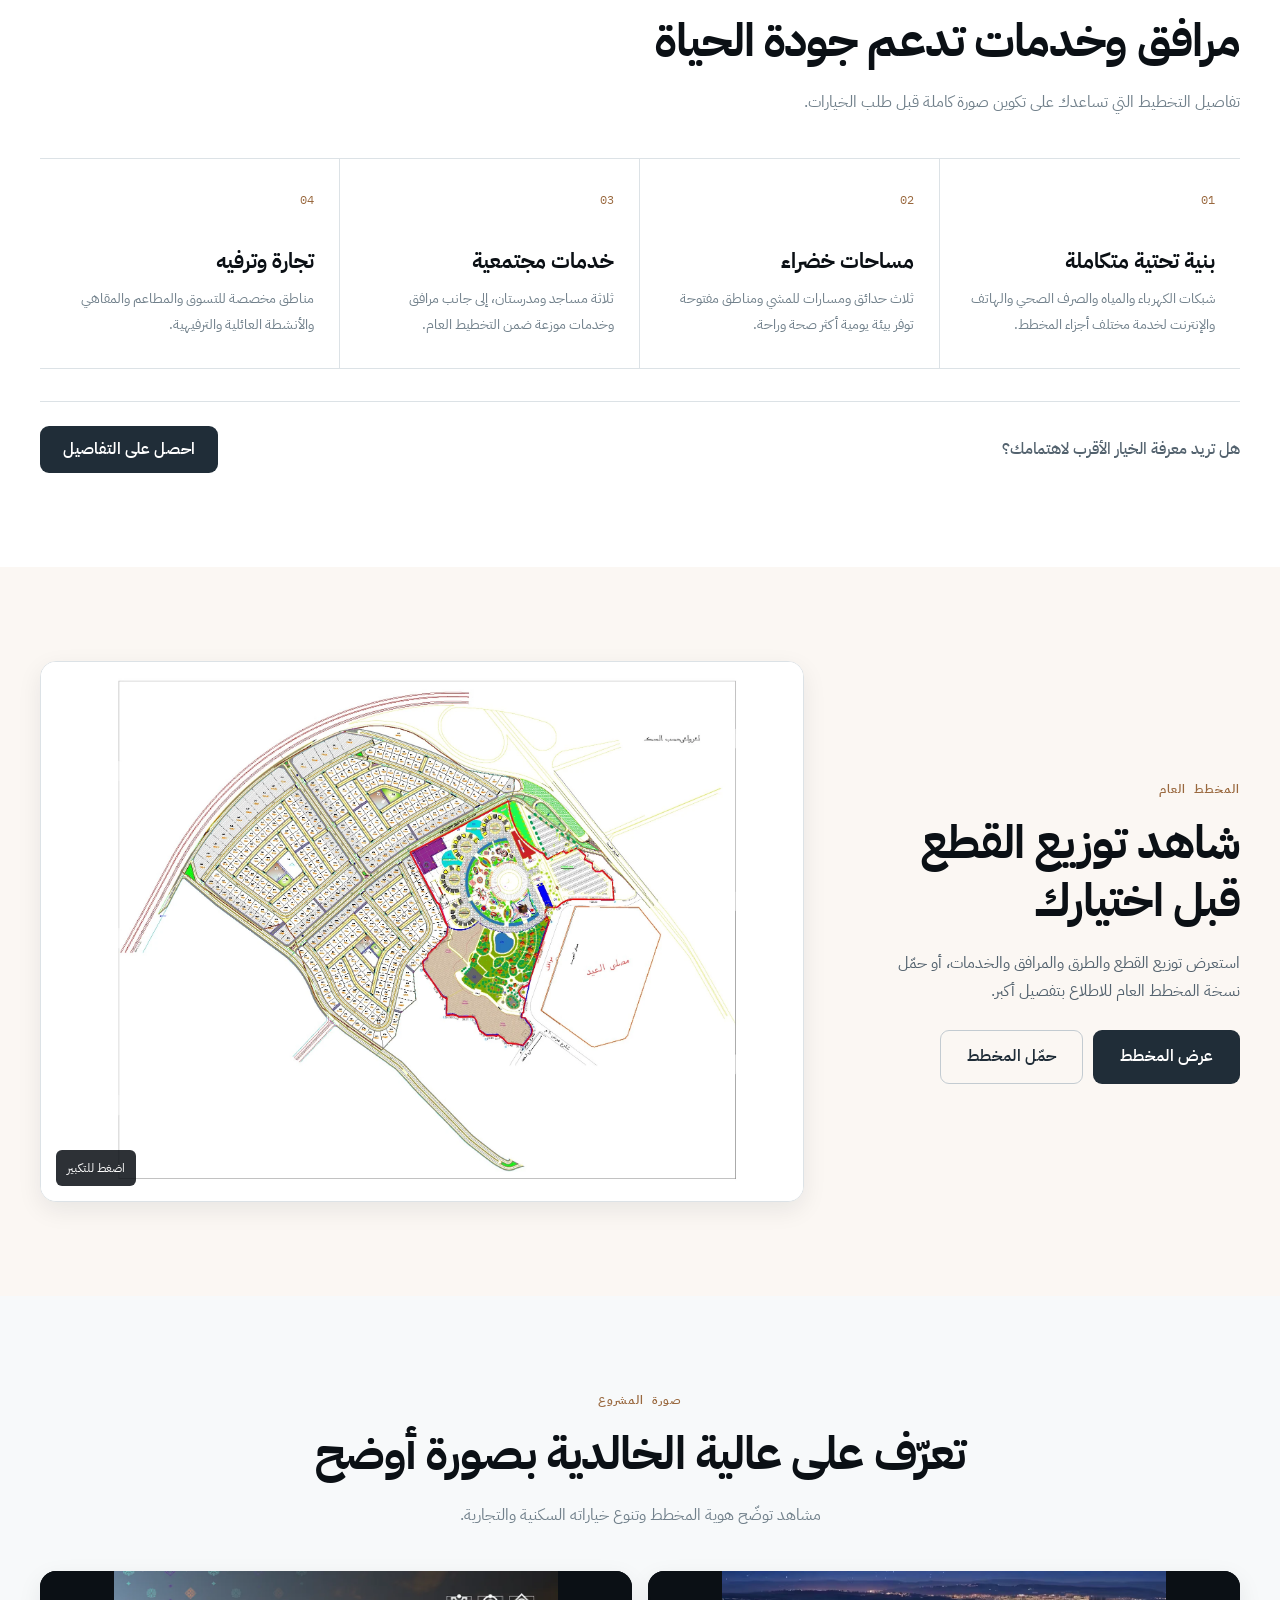
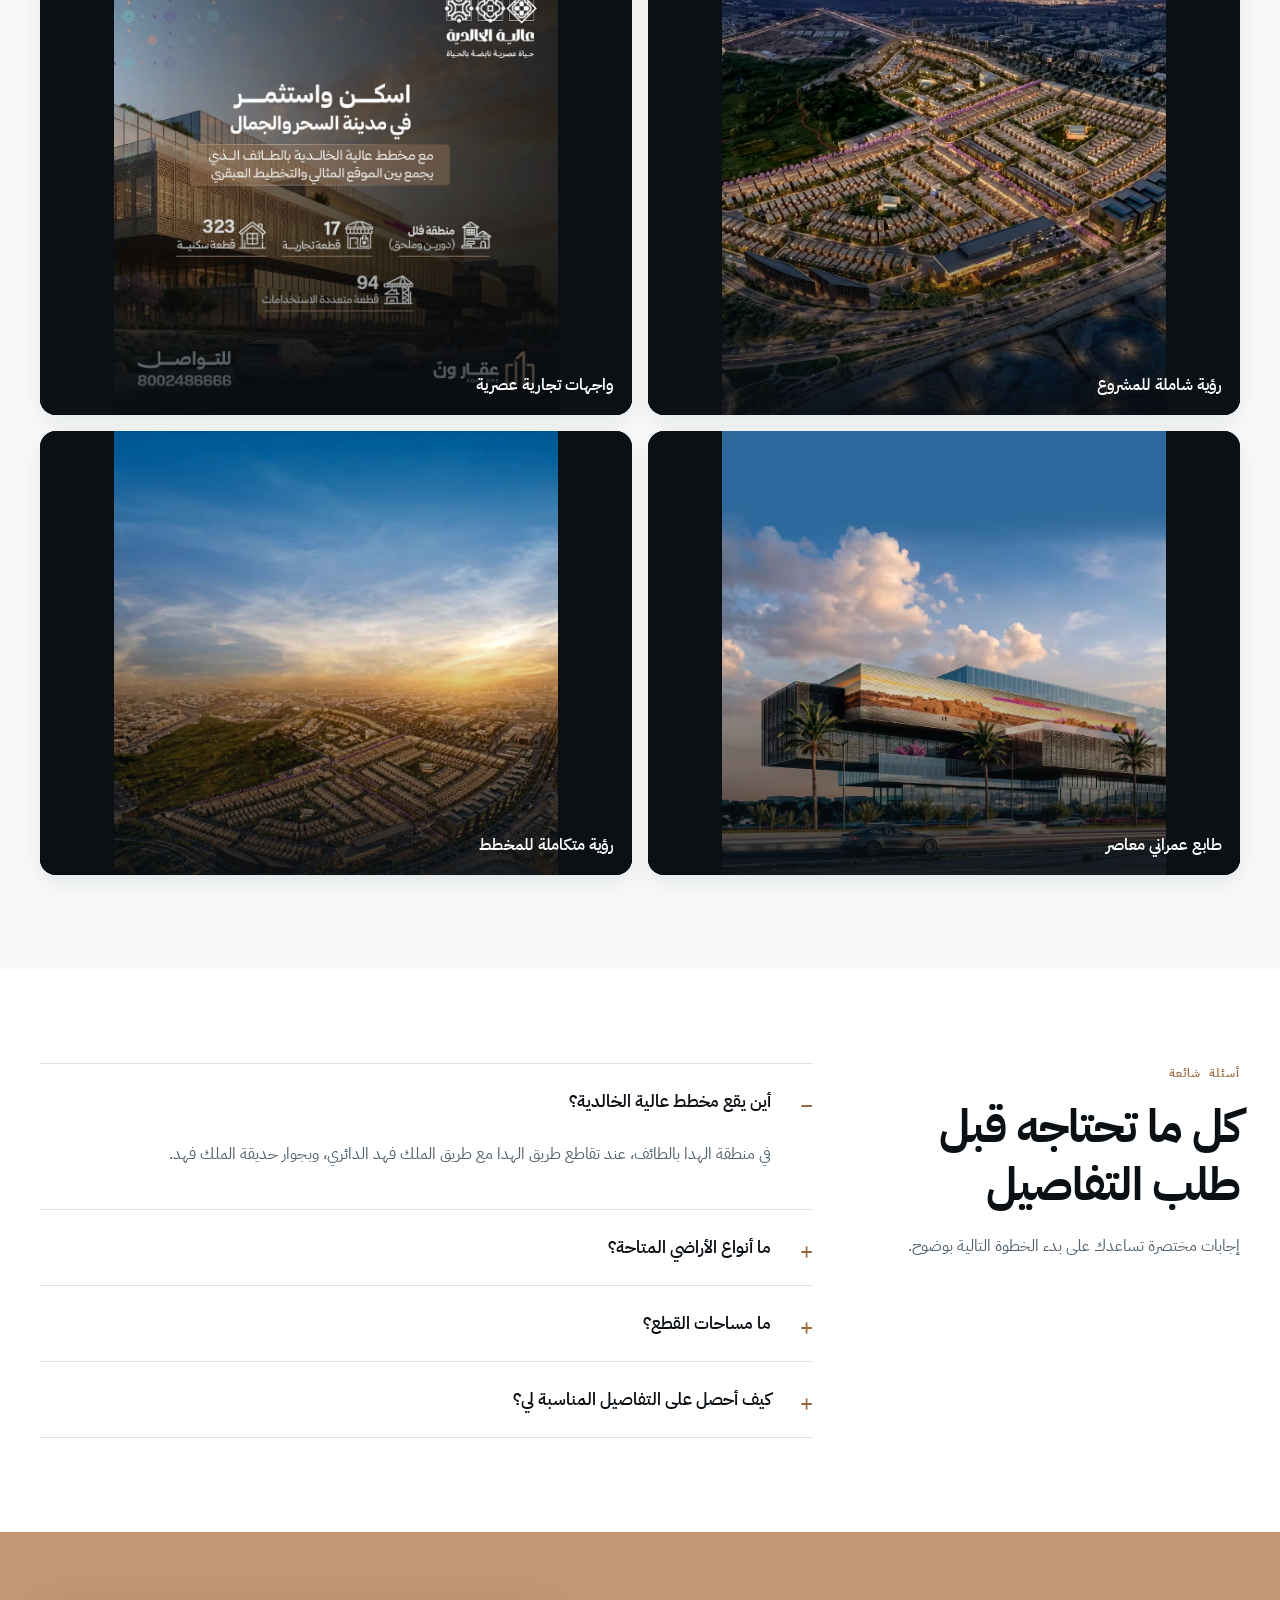
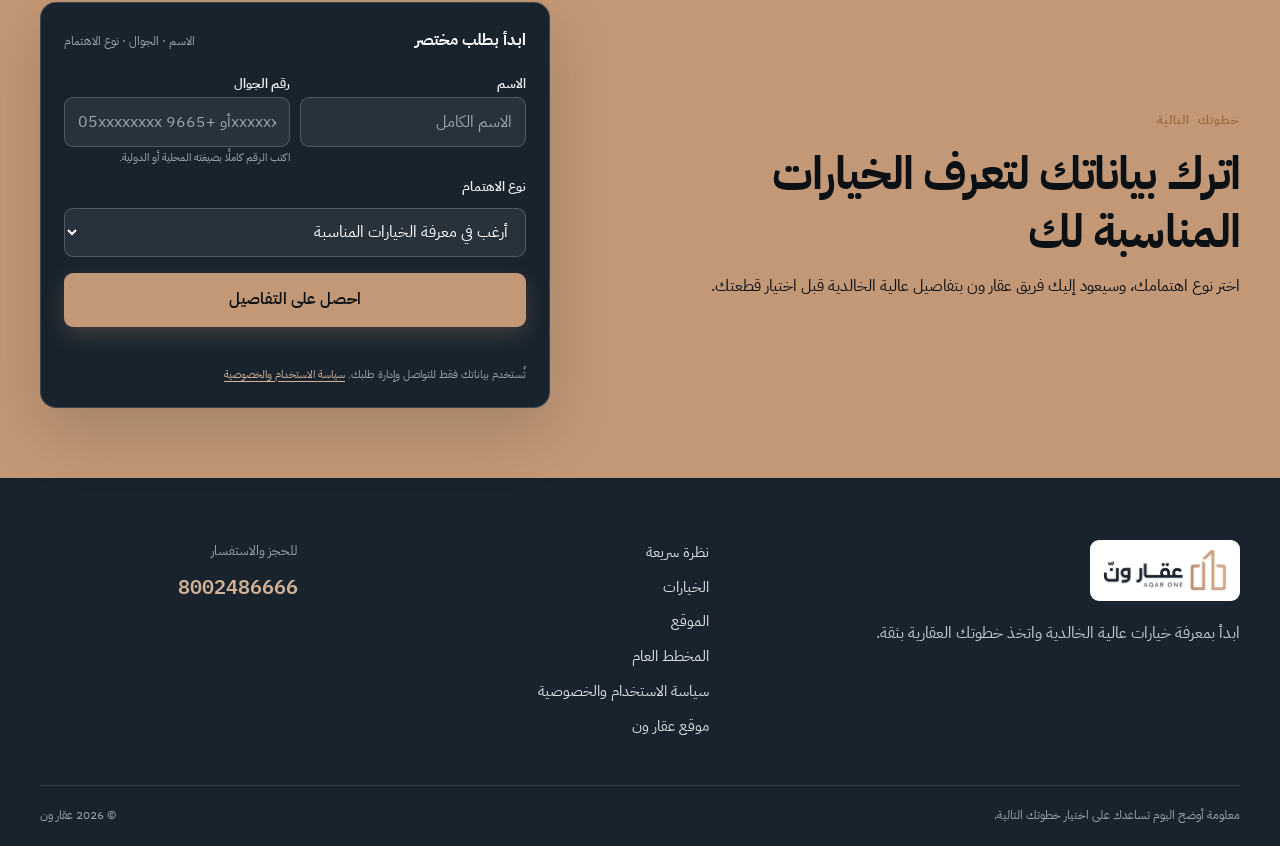
==== commit 6fabbd8a: "Rebuild landing page for lead conversion" ====
--- a/index.html
+++ b/index.html
@@ -14,9 +14,9 @@
   </script>
   <meta charset="utf-8">
   <meta name="viewport" content="width=device-width, initial-scale=1, viewport-fit=cover">
-  <title>أراضٍ للبيع في الطائف | مخطط عالية الخالدية بالهدا</title>
-  <meta name="description" content="اكتشف أراضي عالية الخالدية في الهدا بالطائف: أراضٍ سكنية وتجارية ومتعددة الاستخدامات، بمساحات من 600 إلى 3,000 م²، بجوار حديقة الملك فهد. اطلب تفاصيل المشروع.">
-  <meta name="theme-color" content="#1a232c">
+  <title>عالية الخالدية | تفاصيل الأراضي السكنية والتجارية في الهدا</title>
+  <meta name="description" content="تعرّف على عالية الخالدية في الهدا بالطائف: 434 قطعة سكنية وتجارية ومتعددة الاستخدامات، بمساحات من 600 إلى 3,000 م². اطلب التفاصيل من فريق عقار ون.">
+  <meta name="theme-color" content="#111922">
   <meta name="robots" content="index,follow,max-image-preview:large">
   <link rel="canonical" href="https://alia.aqar1.com/">
   <link rel="icon" href="/assets/aqar-one-logo.png?v=20260810-1326" type="image/png">
@@ -24,12 +24,12 @@
   <link rel="preconnect" href="https://fonts.googleapis.com">
   <link rel="preconnect" href="https://fonts.gstatic.com" crossorigin>
   <link href="https://fonts.googleapis.com/css2?family=IBM+Plex+Sans+Arabic:wght@300;400;500;600;700&family=IBM+Plex+Mono:wght@400;500;600&display=swap" rel="stylesheet">
-  <link rel="stylesheet" href="/styles.css?v=20260810-1427">
+  <link rel="stylesheet" href="/styles.css?v=20260810-1620">
 
   <meta property="og:locale" content="ar_SA">
   <meta property="og:type" content="website">
-  <meta property="og:title" content="مخطط عالية الخالدية بالطائف">
-  <meta property="og:description" content="أراضٍ سكنية وتجارية ومتعددة الاستخدامات في موقع استراتيجي بمنطقة الهدا، بجوار حديقة الملك فهد.">
+  <meta property="og:title" content="عالية الخالدية | تفاصيل الأراضي في الهدا">
+  <meta property="og:description" content="434 قطعة سكنية وتجارية ومتعددة الاستخدامات بمساحات من 600 إلى 3,000 م². اطلب تفاصيل الخيارات المناسبة لك.">
   <meta property="og:url" content="https://alia.aqar1.com/">
   <meta property="og:image" content="https://alia.aqar1.com/assets/gallery-4.webp?v=20260810-1415">
   <meta name="twitter:card" content="summary_large_image">
@@ -38,8 +38,8 @@
   {
     "@context": "https://schema.org",
     "@type": "WebPage",
-    "name": "مخطط عالية الخالدية بالطائف",
-    "description": "اكتشف فرصتك العقارية في عالية الخالدية، بقطع سكنية وتجارية ومتعددة الاستخدامات في موقع استثنائي.",
+    "name": "عالية الخالدية | تفاصيل الأراضي في الهدا",
+    "description": "434 قطعة سكنية وتجارية ومتعددة الاستخدامات في عالية الخالدية بالهدا بالطائف، بمساحات من 600 إلى 3,000 م².",
     "url": "https://alia.aqar1.com/",
     "inLanguage": "ar-SA",
     "isPartOf": {
@@ -49,7 +49,7 @@
     },
     "about": {
       "@type": "Place",
-      "name": "مخطط عالية الخالدية",
+      "name": "عالية الخالدية",
       "address": {
         "@type": "PostalAddress",
         "addressLocality": "الطائف",
@@ -69,15 +69,12 @@
         <img src="/assets/aqar-one-logo.png?v=20260810-1326" width="176" height="61" alt="عقار ون" fetchpriority="high">
       </a>
       <nav class="desktop-nav" aria-label="التنقل الرئيسي">
-        <a href="#overview">عن المخطط</a>
-        <a href="#land-types">أنواع الأراضي</a>
+        <a href="#overview">نظرة سريعة</a>
+        <a href="#land-types">الخيارات</a>
         <a href="#location">الموقع</a>
-        <a href="#gallery">الصور</a>
+        <a href="#plan">المخطط</a>
       </nav>
-      <a class="btn btn-primary header-cta track-call" href="tel:8002486666" data-event="call_click">
-        <span>اتصل بنا</span>
-        <span class="ltr" aria-label="ثمانية صفر صفر اثنان أربعة ثمانية ستة ستة ستة ستة">8002486666</span>
-      </a>
+      <a class="btn btn-primary header-cta" href="#enquiry-card" data-event="lead_cta_click">احصل على التفاصيل</a>
     </div>
   </header>
 
@@ -88,28 +85,35 @@
       </picture>
       <div class="container hero-grid">
         <div class="hero-copy">
-          <p class="eyebrow">ALYA AL KHALIDIYA · AL HADA · TAIF</p>
-          <h1 id="hero-title" data-intent-title>أراضٍ سكنية وتجارية في عالية الخالدية بالطائف</h1>
-          <p class="hero-lead" data-intent-lead>في منطقة الهدا بجوار حديقة الملك فهد، بخيارات سكنية وتجارية ومتعددة الاستخدامات ومساحات من 600 إلى 3,000 م².</p>
+          <p class="eyebrow">عالية الخالدية · الهدا · الطائف</p>
+          <h1 id="hero-title" data-intent-title>قطعتك القادمة تبدأ من عالية الخالدية</h1>
+          <p class="hero-lead" data-intent-lead>434 قطعة سكنية وتجارية ومتعددة الاستخدامات في الهدا بالطائف، بمساحات من 600 إلى 3,000 م²، بجوار حديقة الملك فهد.</p>
           <div class="hero-proof" aria-label="أبرز بيانات المشروع">
             <span><strong class="num">434</strong> قطعة</span>
+            <span><strong class="num">3</strong> استخدامات</span>
             <span><strong class="num">600–3,000</strong> م²</span>
-            <span>الهدا · الطائف</span>
           </div>
           <div class="hero-actions">
-            <a class="btn btn-primary btn-lg" href="#enquiry-card" data-event="lead_cta_click">اطلب تفاصيل القطع</a>
-            <a class="btn btn-inverse btn-lg track-call" href="tel:8002486666" data-event="call_click">اتصل الآن</a>
+            <a class="btn btn-primary btn-lg" href="#enquiry-card" data-event="lead_cta_click">احصل على تفاصيل القطع</a>
+            <a class="btn btn-inverse btn-lg" href="#plan" data-event="plan_cta_click">شاهد المخطط</a>
           </div>
           <div class="hero-note">
             <span class="dot" aria-hidden="true"></span>
-            <span>مخطط متكامل للسكن والاستثمار في موقع استراتيجي بالطائف</span>
-          </div>
-          <p class="hero-trust">عقار ون · خبرة عقارية منذ 2011 · الرقم الموحد <bdi class="ltr">8002486666</bdi></p>
+            <span>اختر نوع اهتمامك، وسيصلك فريق عقار ون بالتفاصيل المناسبة.</span>
+          </div>
+          <p class="hero-trust">عقار ون · الرقم الموحد <bdi class="ltr">8002486666</bdi></p>
         </div>
 
         <aside class="hero-card enquiry-card" id="enquiry-card" aria-labelledby="enquiry-title">
-          <h2 id="enquiry-title">احصل على تفاصيل القطع المناسبة لك</h2>
-          <p class="enquiry-intro">اترك بياناتك وسيقوم فريق عقار ون بالتواصل معك بخصوص عالية الخالدية.</p>
+          <div class="form-card-heading">
+            <p class="form-kicker">طلب تفاصيل المشروع</p>
+            <h2 id="enquiry-title">اعرف الخيارات المناسبة لك</h2>
+            <p class="enquiry-intro">أدخل بياناتك المختصرة واختر نوع اهتمامك، ليتواصل معك فريق عقار ون بخصوص عالية الخالدية.</p>
+          </div>
+          <div class="form-benefits" aria-label="معلومات عن النموذج">
+            <span>نموذج مختصر</span>
+            <span>رقم سعودي أو دولي</span>
+          </div>
           <form class="interest-form lead-form" id="interest-form" novalidate>
             <div class="form-row two-cols">
               <div>
@@ -119,13 +123,13 @@
               <div>
                 <label for="lead-phone">رقم الجوال</label>
                 <input id="lead-phone" name="phone" type="tel" autocomplete="tel" inputmode="tel" maxlength="25" placeholder="05xxxxxxxx أو +9665xxxxxxxx" aria-describedby="lead-phone-help" required dir="ltr">
-                <small class="field-help" id="lead-phone-help">رقم سعودي أو دولي كامل.</small>
+                <small class="field-help" id="lead-phone-help">اكتب الرقم كاملًا بصيغته المحلية أو الدولية.</small>
               </div>
             </div>
 
             <label for="lead-interest">نوع الاهتمام</label>
             <select id="lead-interest" name="interest" required>
-              <option value="غير محدد" selected>أريد معرفة الخيارات المتاحة</option>
+              <option value="غير محدد" selected>أرغب في معرفة الخيارات المناسبة</option>
               <option value="سكني">أرض سكنية</option>
               <option value="تجاري">أرض تجارية</option>
               <option value="استثماري / متعدد الاستخدامات">استثماري / متعددة الاستخدامات</option>
@@ -135,15 +139,15 @@
               <input id="lead-company" name="company" type="text" tabindex="-1" autocomplete="off" aria-label="Company">
             </div>
 
-            <button class="btn btn-primary btn-lg form-submit" type="submit" data-lead-submit data-default-label="اطلب تفاصيل المشروع">اطلب تفاصيل المشروع</button>
+            <button class="btn btn-primary btn-lg form-submit" type="submit" data-lead-submit data-default-label="احصل على التفاصيل">احصل على التفاصيل</button>
             <p class="form-status" data-form-status role="status" aria-live="polite"></p>
             <p class="form-note">تُستخدم بياناتك فقط للتواصل وإدارة طلبك. <a href="/privacy.html">سياسة الاستخدام والخصوصية</a></p>
           </form>
           <div class="lead-success" data-lead-success hidden>
             <strong>تم استلام طلبك بنجاح.</strong>
-            <span>سيتواصل معك فريق عقار ون. ويمكنك أيضًا التواصل مباشرة الآن.</span>
+            <span>سيتواصل معك فريق عقار ون بالتفاصيل المناسبة. وإذا كنت تفضّل الاتصال، فالرقم الموحد متاح لك.</span>
             <div class="success-actions">
-              <a class="btn btn-inverse track-call" href="tel:8002486666" data-event="call_click">اتصال</a>
+              <a class="btn btn-inverse track-call" href="tel:8002486666" data-event="call_click">اتصال <bdi class="ltr">8002486666</bdi></a>
             </div>
           </div>
         </aside>
@@ -152,9 +156,9 @@
 
     <section class="stats-strip" aria-label="ملخص المخطط">
       <div class="container stats-grid">
-        <div class="stat"><strong class="num">323</strong><span>قطعة سكنية</span></div>
-        <div class="stat"><strong class="num">17</strong><span>قطعة تجارية</span></div>
-        <div class="stat"><strong class="num">94</strong><span>قطعة متعددة الاستخدامات</span></div>
+        <div class="stat"><strong class="num">434</strong><span>قطعة أرض</span></div>
+        <div class="stat"><strong class="num">3</strong><span>تصنيفات عقارية</span></div>
+        <div class="stat"><strong class="num">600–3,000</strong><span>م² للمساحات</span></div>
         <div class="stat"><strong class="num">3</strong><span>حدائق داخل المخطط</span></div>
       </div>
     </section>
@@ -162,17 +166,19 @@
     <section class="section" id="overview">
       <div class="container split-grid">
         <div class="section-heading">
-          <p class="eyebrow dark">PROJECT OVERVIEW</p>
-          <h2>وجهة متكاملة في قلب الطائف</h2>
+          <p class="eyebrow dark">قبل اختيار قطعتك</p>
+          <h2>صورة أوضح لخياراتك العقارية</h2>
+          <p>تعرّف على الاستخدامات والمساحات والموقع في نظرة واحدة، ثم اطلب التفاصيل التي تهمك.</p>
+          <a class="btn btn-secondary" href="#enquiry-card" data-event="lead_cta_click">ابدأ بطلب التفاصيل</a>
         </div>
         <div class="rich-copy">
-          <p class="lead">يمتد المخطط على مساحة تتجاوز نصف مليون متر مربع ليقدم بيئة مجتمعية تجمع بين السكن الراقي، والفرص الاستثمارية، والمناطق التجارية والترفيهية.</p>
-          <p>يتميز المشروع بموقعه عند تقاطع طريق الهدا مع طريق الملك فهد الدائري، وملاصقته لحديقة الملك فهد، مع سهولة الوصول إلى وسط الطائف ومنطقة الشفا والحرم المكي الشريف.</p>
+          <p class="lead">يمتد مخطط عالية الخالدية على مساحة تتجاوز نصف مليون متر مربع، ويضم خيارات سكنية وتجارية ومتعددة الاستخدامات ضمن تخطيط متكامل.</p>
+          <p>يقع المشروع عند تقاطع طريق الهدا مع طريق الملك فهد الدائري، وبجوار حديقة الملك فهد، مع قربه من وسط الطائف ومنطقة الشفا والحرم المكي الشريف.</p>
           <div class="micro-grid">
-            <div><span>الاستخدامات</span><strong>3 تصنيفات عقارية</strong></div>
-            <div><span>تصاريح السكني</span><strong>2.5 دور</strong></div>
-            <div><span>تصاريح التجاري</span><strong>6 أدوار</strong></div>
-            <div><span>طبيعة المشروع</span><strong>تطوير شامل</strong></div>
+            <div><span>إجمالي القطع</span><strong><bdi>434</bdi> قطعة</strong></div>
+            <div><span>المساحات</span><strong><bdi>600–3,000</bdi> م²</strong></div>
+            <div><span>الاستخدامات</span><strong>سكني وتجاري ومتعدد</strong></div>
+            <div><span>تصاريح البناء</span><strong><bdi>2.5</bdi> دور سكني · <bdi>6</bdi> تجاري</strong></div>
           </div>
         </div>
       </div>
@@ -181,43 +187,43 @@
     <section class="section alt" id="land-types">
       <div class="container">
         <div class="section-head center">
-          <p class="eyebrow dark">LAND OPPORTUNITIES</p>
-          <h2>خيارات تناسب السكن والاستثمار والتطوير</h2>
-          <p>توزيع مدروس للقطع يلبّي احتياجات العائلات والمستثمرين والمطورين.</p>
+          <p class="eyebrow dark">خيارات واضحة</p>
+          <h2>اختر نوع الأرض الذي يناسب هدفك</h2>
+          <p>حدّد اهتمامك، ثم اترك بياناتك ليصلك فريق عقار ون بالتفاصيل المناسبة.</p>
         </div>
         <div class="cards-grid">
           <article class="info-card">
             <span class="card-index">01</span>
             <h3>أراضٍ سكنية</h3>
-            <p>قطع لبناء منزل العائلة ضمن بيئة مخططة ومتكاملة الخدمات.</p>
+            <p>خيارات لبناء منزل العائلة ضمن مخطط متكامل الخدمات.</p>
             <ul>
               <li><bdi>323</bdi> قطعة أرض</li>
               <li>تصريح بناء <bdi>2.5</bdi> دور</li>
-              <li>قرب المساحات الخضراء والخدمات</li>
+              <li>مساحات خضراء وخدمات ضمن التخطيط</li>
             </ul>
-          <button class="intent-link" type="button" data-set-interest="سكني" data-event="interest_cta_click">استفسر عن الأراضي السكنية ←</button>
+            <button class="intent-link" type="button" data-set-interest="سكني" data-event="interest_cta_click">أريد تفاصيل السكني <span aria-hidden="true">←</span></button>
           </article>
           <article class="info-card featured">
             <span class="card-index">02</span>
             <h3>أراضٍ تجارية</h3>
-            <p>فرص في مواقع حيوية لخدمة المجتمع السكني وزوار المنطقة.</p>
+            <p>خيارات تجارية ضمن موقع يخدم المجتمع السكني وزوار المنطقة.</p>
             <ul>
               <li><bdi>17</bdi> قطعة أرض</li>
               <li>تصريح بناء <bdi>6</bdi> أدوار</li>
-              <li>ملائمة للأنشطة التجارية والضيافة</li>
+              <li>مناطق للتجارة والضيافة</li>
             </ul>
-          <button class="intent-link" type="button" data-set-interest="تجاري" data-event="interest_cta_click">استفسر عن الأراضي التجارية ←</button>
+            <button class="intent-link" type="button" data-set-interest="تجاري" data-event="interest_cta_click">أريد تفاصيل التجاري <span aria-hidden="true">←</span></button>
           </article>
           <article class="info-card">
             <span class="card-index">03</span>
             <h3>متعددة الاستخدامات</h3>
-            <p>مساحات مرنة تجمع أكثر من نشاط وتدعم فرص التطوير العقاري.</p>
+            <p>مساحات مرنة تجمع أكثر من نشاط وتدعم خيارات التطوير العقاري.</p>
             <ul>
               <li><bdi>94</bdi> قطعة أرض</li>
               <li>مساحات من <bdi>600</bdi> إلى <bdi>3,000</bdi> م²</li>
-              <li>خيارات متنوعة للمطورين والمستثمرين</li>
+              <li>خيارات متنوعة للمستثمرين والمطورين</li>
             </ul>
-          <button class="intent-link" type="button" data-set-interest="استثماري / متعدد الاستخدامات" data-event="interest_cta_click">استفسر عن خيارات الاستثمار ←</button>
+            <button class="intent-link" type="button" data-set-interest="استثماري / متعدد الاستخدامات" data-event="interest_cta_click">أريد تفاصيل الاستثمار <span aria-hidden="true">←</span></button>
           </article>
         </div>
       </div>
@@ -226,15 +232,15 @@
     <section class="section dark-section" id="location">
       <div class="container location-grid">
         <div>
-          <p class="eyebrow">STRATEGIC LOCATION</p>
+          <p class="eyebrow">الموقع</p>
           <h2>موقع يربطك بأهم وجهات الطائف</h2>
-          <p class="lead muted">في منطقة الهدا، بجوار حديقة الملك فهد، وعلى شبكة طرق رئيسية تمنح السكان والمستثمرين وصولًا مباشرًا إلى أبرز الوجهات.</p>
+          <p class="lead muted">في منطقة الهدا، بجوار حديقة الملك فهد، وعند تقاطع طريق الهدا مع طريق الملك فهد الدائري.</p>
           <div class="distance-list">
             <div><strong class="num">10</strong><span>دقائق تقريبًا عن وسط الطائف</span></div>
             <div><strong class="num">20</strong><span>دقيقة تقريبًا عن منطقة الشفا</span></div>
             <div><strong class="num">60</strong><span>دقيقة تقريبًا عن الحرم المكي الشريف</span></div>
           </div>
-          <a class="btn btn-primary btn-lg track-map" href="https://maps.app.goo.gl/SFXRjVYF9uX1DBZDA?g_st=aw" target="_blank" rel="noopener" data-event="map_click">شاهد على الخريطة</a>
+          <a class="btn btn-primary btn-lg track-map" href="https://maps.app.goo.gl/SFXRjVYF9uX1DBZDA?g_st=aw" target="_blank" rel="noopener" data-event="map_click">شاهد الموقع على الخريطة</a>
         </div>
         <div class="location-visual">
           <img src="/assets/gallery-1.webp?v=20260810-1345" alt="مخطط عالية الخالدية بقطع مميزة في موقع استثنائي" width="960" height="960" loading="lazy" decoding="async">
@@ -245,8 +251,9 @@
     <section class="section" id="features">
       <div class="container">
         <div class="section-head">
-          <p class="eyebrow dark">PLANNED COMMUNITY</p>
+          <p class="eyebrow dark">تفاصيل المخطط</p>
           <h2>مرافق وخدمات تدعم جودة الحياة</h2>
+          <p>تفاصيل التخطيط التي تساعدك على تكوين صورة كاملة قبل طلب الخيارات.</p>
         </div>
         <div class="features-grid">
           <article><span class="feature-number">01</span><h3>بنية تحتية متكاملة</h3><p>شبكات الكهرباء والمياه والصرف الصحي والهاتف والإنترنت لخدمة مختلف أجزاء المخطط.</p></article>
@@ -254,15 +261,19 @@
           <article><span class="feature-number">03</span><h3>خدمات مجتمعية</h3><p>ثلاثة مساجد ومدرستان، إلى جانب مرافق وخدمات موزعة ضمن التخطيط العام.</p></article>
           <article><span class="feature-number">04</span><h3>تجارة وترفيه</h3><p>مناطق مخصصة للتسوق والمطاعم والمقاهي والأنشطة العائلية والترفيهية.</p></article>
         </div>
+        <div class="section-action">
+          <p>هل تريد معرفة الخيار الأقرب لاهتمامك؟</p>
+          <a class="btn btn-secondary" href="#enquiry-card" data-event="lead_cta_click">احصل على التفاصيل</a>
+        </div>
       </div>
     </section>
 
     <section class="section plan-section" id="plan">
       <div class="container plan-grid">
         <div class="plan-copy">
-          <p class="eyebrow dark">MASTER PLAN</p>
-          <h2>اطّلع على المخطط العام</h2>
-          <p>استعرض توزيع القطع والطرق والمرافق والخدمات، أو حمّل نسخة المخطط الهندسي للاطلاع بتفصيل أكبر.</p>
+          <p class="eyebrow dark">المخطط العام</p>
+          <h2>شاهد توزيع القطع قبل اختيارك</h2>
+          <p>استعرض توزيع القطع والطرق والمرافق والخدمات، أو حمّل نسخة المخطط العام للاطلاع بتفصيل أكبر.</p>
           <div class="plan-actions">
             <button class="btn btn-secondary btn-lg" type="button" data-open-plan>عرض المخطط</button>
             <a class="btn btn-ghost btn-lg track-download" href="/assets/alia-al-khalidiya-master-plan.pdf" download data-event="doc_download">حمّل المخطط</a>
@@ -278,9 +289,9 @@
     <section class="section alt vision-section" id="gallery">
       <div class="container">
         <div class="section-head center">
-          <p class="eyebrow dark">PROJECT VISION</p>
-          <h2>قطع مميزة في موقع استثنائي</h2>
-          <p>اكتشف الفرص السكنية والتجارية التي تمنحك بداية أقوى داخل عالية الخالدية.</p>
+          <p class="eyebrow dark">صورة المشروع</p>
+          <h2>تعرّف على عالية الخالدية بصورة أوضح</h2>
+          <p>مشاهد توضّح هوية المخطط وتنوع خياراته السكنية والتجارية.</p>
         </div>
         <p class="vision-swipe-hint" aria-hidden="true">اسحب لاستعراض الصور</p>
         <div class="vision-grid" aria-label="مشاهد المشروع">
@@ -296,8 +307,8 @@
             <img src="/assets/gallery-3.webp?v=20260810-1345" alt="الطابع العمراني في عالية الخالدية" width="960" height="960" loading="lazy" decoding="async">
             <span>طابع عمراني معاصر</span>
           </button>
-          <button class="vision-card" type="button" data-gallery="/assets/gallery-4.webp?v=20260810-1345" aria-label="عرض التصور الجوي وقت الغروب بحجم أكبر">
-            <img src="/assets/gallery-4.webp?v=20260810-1345" alt="تصور جوي لعالية الخالدية وقت الغروب" width="960" height="960" loading="lazy" decoding="async">
+          <button class="vision-card" type="button" data-gallery="/assets/gallery-4.webp?v=20260810-1415" aria-label="عرض التصور الجوي وقت الغروب بحجم أكبر">
+            <img src="/assets/gallery-4.webp?v=20260810-1415" alt="تصور جوي لعالية الخالدية وقت الغروب" width="960" height="960" loading="lazy" decoding="async">
             <span>رؤية متكاملة للمخطط</span>
           </button>
         </div>
@@ -307,9 +318,9 @@
     <section class="section faq-section" id="faq">
       <div class="container faq-grid">
         <div class="section-heading">
-          <p class="eyebrow dark">FAQ</p>
-          <h2>معلومات سريعة</h2>
-          <p>إجابات مختصرة عن أبرز تفاصيل المخطط.</p>
+          <p class="eyebrow dark">أسئلة شائعة</p>
+          <h2>كل ما تحتاجه قبل طلب التفاصيل</h2>
+          <p>إجابات مختصرة تساعدك على بدء الخطوة التالية بوضوح.</p>
         </div>
         <div class="accordion" data-accordion>
           <details open>
@@ -325,8 +336,8 @@
             <p>تتراوح المساحات المتوفرة بحسب الكتيب التعريفي من 600 م² إلى 3,000 م².</p>
           </details>
           <details>
-            <summary>كيف يمكن الحصول على التفاصيل والحجز؟</summary>
-            <p>يمكن تعبئة نموذج طلب التفاصيل أعلى الصفحة ليتم تسجيل طلبك والتواصل معك، أو الاتصال مباشرة بالرقم الموحد 8002486666، كما يمكن تحميل الكتيب التعريفي من الصفحة.</p>
+            <summary>كيف أحصل على التفاصيل المناسبة لي؟</summary>
+            <p>اختر نوع اهتمامك في نموذج طلب التفاصيل، وأدخل اسمك ورقم جوالك الكامل، وسيتواصل معك فريق عقار ون. ويمكنك أيضًا الاتصال مباشرة بالرقم الموحد 8002486666.</p>
           </details>
         </div>
       </div>
@@ -335,11 +346,15 @@
     <section class="closing-cta" aria-labelledby="cta-title">
       <div class="container cta-inner">
         <div class="cta-copy">
-          <p class="eyebrow dark">START YOUR ENQUIRY</p>
-          <h2 id="cta-title">اعرف تفاصيل عالية الخالدية قبل اختيار قطعتك</h2>
-          <p>اترك بياناتك الآن، وسيساعدك فريق عقار ون في الوصول إلى الخيارات الأنسب لاحتياجك.</p>
+          <p class="eyebrow dark">خطوتك التالية</p>
+          <h2 id="cta-title">اترك بياناتك لتعرف الخيارات المناسبة لك</h2>
+          <p>اختر نوع اهتمامك، وسيعود إليك فريق عقار ون بتفاصيل عالية الخالدية قبل اختيار قطعتك.</p>
         </div>
         <div class="cta-form-shell">
+          <div class="cta-form-topline">
+            <strong>ابدأ بطلب مختصر</strong>
+            <span>الاسم · الجوال · نوع الاهتمام</span>
+          </div>
           <form class="interest-form lead-form" id="closing-lead-form" novalidate>
             <div class="form-row two-cols">
               <div>
@@ -349,13 +364,13 @@
               <div>
                 <label for="closing-lead-phone">رقم الجوال</label>
                 <input id="closing-lead-phone" name="phone" type="tel" autocomplete="tel" inputmode="tel" maxlength="25" placeholder="05xxxxxxxx أو +9665xxxxxxxx" aria-describedby="closing-lead-phone-help" required dir="ltr">
-                <small class="field-help" id="closing-lead-phone-help">رقم سعودي أو دولي كامل.</small>
+                <small class="field-help" id="closing-lead-phone-help">اكتب الرقم كاملًا بصيغته المحلية أو الدولية.</small>
               </div>
             </div>
 
             <label for="closing-lead-interest">نوع الاهتمام</label>
             <select id="closing-lead-interest" name="interest" required>
-              <option value="غير محدد" selected>أريد معرفة الخيارات المتاحة</option>
+              <option value="غير محدد" selected>أرغب في معرفة الخيارات المناسبة</option>
               <option value="سكني">أرض سكنية</option>
               <option value="تجاري">أرض تجارية</option>
               <option value="استثماري / متعدد الاستخدامات">استثماري / متعددة الاستخدامات</option>
@@ -371,7 +386,7 @@
           </form>
           <div class="lead-success" data-lead-success hidden>
             <strong>تم استلام طلبك بنجاح.</strong>
-            <span>سيتواصل معك فريق عقار ون قريبًا بالتفاصيل المناسبة لك.</span>
+            <span>سيتواصل معك فريق عقار ون بالتفاصيل المناسبة لك.</span>
           </div>
         </div>
       </div>
@@ -382,10 +397,11 @@
     <div class="container footer-grid">
       <div class="footer-brand">
         <img src="/assets/aqar-one-logo.png?v=20260810-1326" width="176" height="61" alt="عقار ون" loading="lazy">
-        <p>فرصك العقارية تبدأ من موقع استثنائي في عالية الخالدية.</p>
+        <p>ابدأ بمعرفة خيارات عالية الخالدية واتخذ خطوتك العقارية بثقة.</p>
       </div>
       <div class="footer-links">
-        <a href="#overview">عن المخطط</a>
+        <a href="#overview">نظرة سريعة</a>
+        <a href="#land-types">الخيارات</a>
         <a href="#location">الموقع</a>
         <a href="#plan">المخطط العام</a>
         <a href="/privacy.html">سياسة الاستخدام والخصوصية</a>
@@ -397,12 +413,13 @@
       </div>
     </div>
     <div class="container footer-bottom">
-      <p>اكتشف خياراتك العقارية واتخذ خطوتك القادمة بثقة.</p>
+      <p>معلومة أوضح اليوم تساعدك على اختيار خطوتك التالية.</p>
       <p>© <span id="year"></span> عقار ون</p>
     </div>
   </footer>
 
   <div class="mobile-sticky" data-mobile-sticky aria-label="إجراءات التواصل السريع">
+    <a class="btn btn-primary" href="#enquiry-card" data-event="lead_cta_click">احصل على التفاصيل</a>
     <a class="btn btn-secondary track-call" href="tel:8002486666" data-event="call_click">اتصال</a>
   </div>
 
@@ -411,6 +428,6 @@
     <img id="dialog-image" src="/assets/site-plan.webp?v=20260810-1345" alt="">
   </dialog>
 
-  <script src="/app.js?v=20260810-1345" defer></script>
+  <script src="/app.js?v=20260810-1620" defer></script>
 </body>
 </html>
--- a/styles.css
+++ b/styles.css
@@ -1,195 +1,257 @@
 :root {
-  --ink-900:#0f151b;
-  --ink-800:#1a232c;
-  --ink-700:#2c3742;
-  --ink-600:#44515e;
-  --ink-500:#64727f;
-  --ink-400:#8c98a4;
-  --ink-300:#b7c0c8;
-  --ink-200:#d9dee3;
-  --ink-100:#edf0f2;
-  --ink-050:#f6f8f9;
-  --bronze-800:#5e3d1f;
-  --bronze-700:#7a4f28;
-  --bronze-600:#9a6739;
-  --bronze-500:#b57f52;
-  --bronze-400:#be9170;
-  --bronze-300:#cba484;
-  --bronze-200:#e2cdb9;
-  --bronze-100:#f2e7dc;
-  --bronze-050:#faf5f0;
+  --ink-950:#0b1015;
+  --ink-900:#111922;
+  --ink-850:#18232d;
+  --ink-800:#202d38;
+  --ink-700:#34434f;
+  --ink-600:#53626e;
+  --ink-500:#71808b;
+  --ink-400:#9ba7b0;
+  --ink-300:#c3cbd1;
+  --ink-200:#dce2e6;
+  --ink-100:#eef1f3;
+  --ink-050:#f7f9fa;
+  --bronze-800:#5b3a1e;
+  --bronze-700:#76502c;
+  --bronze-600:#99683e;
+  --bronze-500:#b37d50;
+  --bronze-400:#c39876;
+  --bronze-300:#d2b196;
+  --bronze-200:#e5d2c0;
+  --bronze-100:#f1e6db;
+  --bronze-050:#fbf7f3;
   --white:#fff;
+  --success:#bde6c8;
+  --danger:#ffd0d0;
   --font:"IBM Plex Sans Arabic","Segoe UI",system-ui,sans-serif;
   --mono:"IBM Plex Mono","IBM Plex Sans Arabic",ui-monospace,monospace;
-  --container:min(1200px, calc(100% - 48px));
-  --radius-sm:8px;
-  --radius:12px;
-  --radius-lg:24px;
-  --shadow-sm:0 6px 20px rgba(26,35,44,.08);
-  --shadow-md:0 18px 48px rgba(26,35,44,.16);
+  --container:min(1200px,calc(100% - 48px));
+  --radius-sm:9px;
+  --radius:16px;
+  --radius-lg:28px;
+  --shadow-sm:0 8px 24px rgba(17,25,34,.08);
+  --shadow-md:0 22px 64px rgba(17,25,34,.18);
   --transition:180ms cubic-bezier(.2,0,0,1);
 }
 
 *{box-sizing:border-box}
 html{scroll-behavior:smooth;scroll-padding-top:92px}
 body{margin:0;background:var(--white);color:var(--ink-800);font-family:var(--font);font-size:16px;line-height:1.75;-webkit-font-smoothing:antialiased}
+body,button,input,select{overflow-wrap:anywhere}
 img{display:block;max-width:100%}
 a{color:inherit;text-decoration:none}
 button,input,select{font:inherit}
 button{color:inherit}
-:focus-visible{outline:2px solid var(--bronze-600);outline-offset:3px}
-::selection{background:var(--bronze-200);color:var(--ink-900)}
+[hidden]{display:none!important}
+:focus-visible{outline:3px solid var(--bronze-400);outline-offset:3px}
+::selection{background:var(--bronze-200);color:var(--ink-950)}
 .container{width:var(--container);margin-inline:auto}
 .ltr{direction:ltr;unicode-bidi:isolate;font-family:var(--mono)}
 .num,bdi{font-family:var(--mono);font-variant-numeric:tabular-nums}
-.skip-link{position:fixed;inset-block-start:8px;inset-inline-start:8px;z-index:9999;padding:10px 16px;background:var(--ink-900);color:white;transform:translateY(-160%)}
+.skip-link{position:fixed;inset-block-start:8px;inset-inline-start:8px;z-index:9999;padding:10px 16px;background:var(--ink-950);color:var(--white);transform:translateY(-160%);transition:transform var(--transition)}
 .skip-link:focus{transform:none}
 
-.site-header{position:sticky;top:0;z-index:100;background:var(--white);border-bottom:1px solid var(--ink-200)}
-.header-inner{min-height:76px;display:flex;align-items:center;gap:32px}
-.brand{display:flex;align-items:center;margin-inline-end:auto}
+.site-header{position:sticky;top:0;z-index:100;background:rgba(255,255,255,.96);border-bottom:1px solid var(--ink-200);backdrop-filter:blur(12px)}
+.header-inner{min-height:78px;display:flex;align-items:center;gap:30px}
+.brand{display:flex;align-items:center;min-width:0;margin-inline-end:auto}
 .brand img,.footer-brand img{width:150px;height:auto}
-.desktop-nav{display:flex;align-items:center;gap:28px;font-size:.925rem;font-weight:500}
+.desktop-nav{display:flex;align-items:center;gap:26px;color:var(--ink-700);font-size:.92rem;font-weight:500}
 .desktop-nav a{padding-block:24px;border-bottom:2px solid transparent;transition:color var(--transition),border-color var(--transition)}
 .desktop-nav a:hover{color:var(--bronze-700);border-color:var(--bronze-400)}
 
-.btn{min-height:46px;display:inline-flex;align-items:center;justify-content:center;gap:10px;padding:13px 22px;border:1px solid transparent;border-radius:var(--radius-sm);font-weight:600;line-height:1;cursor:pointer;transition:background var(--transition),color var(--transition),border-color var(--transition),transform var(--transition),box-shadow var(--transition)}
+.btn{min-height:46px;display:inline-flex;align-items:center;justify-content:center;gap:9px;padding:13px 22px;border:1px solid transparent;border-radius:var(--radius-sm);font-weight:600;line-height:1.2;text-align:center;cursor:pointer;transition:background var(--transition),color var(--transition),border-color var(--transition),transform var(--transition),box-shadow var(--transition)}
 .btn:hover{transform:translateY(-2px)}
 .btn:active{transform:scale(.985);box-shadow:none}
-.btn-lg{min-height:52px;padding:16px 26px}
-.btn-primary{background:var(--bronze-400);color:var(--ink-900);box-shadow:0 8px 22px rgba(190,145,112,.22)}
-.btn-primary:hover{background:var(--bronze-500);box-shadow:0 12px 28px rgba(181,127,82,.28)}
+.btn-lg{min-height:54px;padding:16px 26px}
+.btn-primary{background:var(--bronze-400);color:var(--ink-950);box-shadow:0 8px 22px rgba(195,152,118,.24)}
+.btn-primary:hover{background:var(--bronze-500);box-shadow:0 14px 30px rgba(179,125,80,.3)}
 .btn-secondary{background:var(--ink-800);color:var(--white)}
 .btn-secondary:hover{background:var(--ink-700)}
 .btn-inverse{background:transparent;color:var(--white);border-color:rgba(255,255,255,.35)}
-.btn-inverse:hover{background:rgba(255,255,255,.1);border-color:rgba(255,255,255,.7)}
+.btn-inverse:hover{background:rgba(255,255,255,.1);border-color:rgba(255,255,255,.75)}
 .btn-ghost{background:transparent;color:var(--ink-800);border-color:var(--ink-300)}
 .btn-ghost:hover{background:var(--ink-050);border-color:var(--bronze-400)}
-
-.hero{position:relative;isolation:isolate;min-height:720px;display:flex;align-items:center;background:var(--ink-800);overflow:hidden}
-.hero-media{position:absolute;inset:0;z-index:-2;background:url('/assets/hero.webp') center 48%/cover no-repeat}
-.hero::after{content:"";position:absolute;inset:0;z-index:-1;background:linear-gradient(90deg,rgba(15,21,27,.48) 0%,rgba(15,21,27,.78) 48%,rgba(15,21,27,.95) 100%)}
-.hero-grid{display:grid;grid-template-columns:minmax(0,1.3fr) minmax(320px,.7fr);gap:72px;align-items:center;padding-block:96px}
-.hero-copy{max-width:720px;color:var(--white)}
-.eyebrow{margin:0 0 16px;color:var(--bronze-400);font-family:var(--mono);font-size:.75rem;font-weight:600;letter-spacing:.14em;direction:ltr;text-align:right}
+.header-cta{min-height:44px;padding-inline:18px}
+
+.hero{position:relative;isolation:isolate;min-height:720px;display:flex;align-items:center;background:var(--ink-900);overflow:hidden}
+.hero-media{position:absolute;inset:0;z-index:-2;display:block;background:var(--ink-900)}
+.hero-media img{width:100%;height:100%;object-fit:cover;object-position:center 60%}
+.hero::after{content:"";position:absolute;inset:0;z-index:-1;background:linear-gradient(90deg,rgba(11,16,21,.42) 0%,rgba(11,16,21,.76) 44%,rgba(11,16,21,.97) 100%)}
+.hero-grid{display:grid;grid-template-columns:minmax(0,1.16fr) minmax(340px,.74fr);gap:68px;align-items:center;padding-block:92px}
+.hero-copy{max-width:700px;color:var(--white)}
+.eyebrow{margin:0 0 15px;color:var(--bronze-300);font-family:var(--mono);font-size:.72rem;font-weight:600;letter-spacing:.09em;line-height:1.7;text-align:right}
 .eyebrow.dark{color:var(--bronze-600)}
 h1,h2,h3,p{margin-top:0}
-h1{margin-bottom:24px;font-size:clamp(2.55rem,5vw,4rem);line-height:1.18;letter-spacing:-.02em}
-h2{margin-bottom:20px;color:var(--ink-900);font-size:clamp(2rem,3.5vw,2.75rem);line-height:1.28;letter-spacing:-.015em}
-h3{margin-bottom:12px;color:var(--ink-900);font-size:1.35rem;line-height:1.35}
-.hero-lead{max-width:670px;margin-bottom:32px;color:var(--ink-100);font-size:1.18rem;line-height:1.9}
-.hero-actions{display:flex;flex-wrap:wrap;gap:12px;margin-bottom:26px}
-.hero-note{display:flex;align-items:center;gap:10px;color:var(--ink-200);font-size:.93rem}
-.hero-note .dot{width:8px;height:8px;border-radius:50%;background:var(--bronze-400);box-shadow:0 0 0 6px rgba(190,145,112,.15)}
-.hero-card{align-self:stretch;max-height:560px;margin-block:auto;padding:32px;background:rgba(26,35,44,.96);border:1px solid rgba(255,255,255,.16);border-radius:var(--radius);color:var(--white);box-shadow:var(--shadow-md)}
+h1{margin-bottom:22px;color:var(--white);font-size:clamp(2.7rem,5.2vw,4.35rem);line-height:1.16;letter-spacing:-.025em}
+h2{margin-bottom:18px;color:var(--ink-950);font-size:clamp(2rem,3.6vw,2.85rem);line-height:1.28;letter-spacing:-.02em}
+h3{margin-bottom:11px;color:var(--ink-950);font-size:1.3rem;line-height:1.35}
+.hero-lead{max-width:690px;margin-bottom:28px;color:var(--ink-100);font-size:1.17rem;line-height:1.92}
+.hero-proof{display:flex;flex-wrap:wrap;gap:9px;margin-bottom:26px}
+.hero-proof span{display:inline-flex;align-items:center;gap:6px;padding:8px 12px;border:1px solid rgba(255,255,255,.2);border-radius:999px;background:rgba(17,25,34,.42);color:var(--ink-100);font-size:.86rem;backdrop-filter:blur(7px)}
+.hero-proof strong{color:var(--white)}
+.hero-actions{display:flex;flex-wrap:wrap;gap:11px;margin-bottom:23px}
+.hero-note{display:flex;align-items:center;gap:11px;color:var(--ink-200);font-size:.91rem;line-height:1.7}
+.hero-note .dot{width:8px;height:8px;flex:0 0 auto;border-radius:50%;background:var(--bronze-400);box-shadow:0 0 0 6px rgba(195,152,118,.15)}
+.hero-trust{margin:17px 0 0;color:var(--ink-300);font-size:.8rem}
+
+.hero-card{align-self:center;padding:30px;background:rgba(24,35,45,.96);border:1px solid rgba(255,255,255,.17);border-radius:var(--radius);color:var(--white);box-shadow:var(--shadow-md)}
+.form-card-heading h2{margin-bottom:9px;color:var(--white);font-size:1.7rem}
+.form-kicker{margin:0 0 8px;color:var(--bronze-300);font-size:.76rem;font-weight:600;letter-spacing:.06em}
+.enquiry-intro{margin-bottom:18px;color:var(--ink-300);font-size:.92rem;line-height:1.75}
+.form-benefits{display:flex;flex-wrap:wrap;gap:7px;margin-bottom:18px}
+.form-benefits span{padding:5px 9px;border:1px solid rgba(255,255,255,.15);border-radius:999px;color:var(--ink-200);font-size:.72rem}
 
 .stats-strip{background:var(--bronze-050);border-bottom:1px solid var(--bronze-100)}
 .stats-grid{display:grid;grid-template-columns:repeat(4,1fr)}
-.stat{display:flex;align-items:center;justify-content:center;gap:14px;min-height:112px;padding:24px;border-inline-start:1px solid var(--bronze-100)}
+.stat{display:flex;align-items:center;justify-content:center;gap:13px;min-height:112px;padding:22px;border-inline-start:1px solid var(--bronze-100)}
 .stat:first-child{border-inline-start:0}
-.stat strong{color:var(--bronze-700);font-size:2rem;line-height:1}
-.stat span{max-width:115px;color:var(--ink-700);font-size:.92rem;line-height:1.5}
-
-.section{padding-block:96px}
+.stat strong{color:var(--bronze-700);font-size:1.9rem;line-height:1.05;white-space:nowrap}
+.stat span{max-width:125px;color:var(--ink-700);font-size:.88rem;line-height:1.5}
+
+.section{padding-block:94px}
 .section.alt{background:var(--ink-050)}
-.split-grid{display:grid;grid-template-columns:.72fr 1.28fr;gap:96px}
+.split-grid{display:grid;grid-template-columns:.72fr 1.28fr;gap:92px}
 .section-heading{max-width:470px}
-.section-heading p:not(.eyebrow){color:var(--ink-500)}
-.rich-copy{max-width:760px}
-.lead{font-size:1.16rem;line-height:1.95}
+.section-heading>p:not(.eyebrow){color:var(--ink-600)}
+.section-heading .btn{margin-top:16px}
+.rich-copy{max-width:770px}
+.lead{font-size:1.14rem;line-height:1.95}
 .rich-copy>p:not(.lead){color:var(--ink-600)}
-.micro-grid{display:grid;grid-template-columns:repeat(2,1fr);gap:1px;margin-top:36px;background:var(--ink-200);border:1px solid var(--ink-200);border-radius:var(--radius);overflow:hidden}
-.micro-grid div{padding:22px;background:var(--white)}
-.micro-grid span{display:block;margin-bottom:7px;color:var(--ink-500);font-size:.82rem}
-.micro-grid strong{color:var(--ink-900);font-size:1rem}
-.section-head{max-width:780px;margin-bottom:44px}
+.micro-grid{display:grid;grid-template-columns:repeat(2,1fr);gap:1px;margin-top:34px;background:var(--ink-200);border:1px solid var(--ink-200);border-radius:var(--radius);overflow:hidden}
+.micro-grid div{padding:20px;background:var(--white)}
+.micro-grid span{display:block;margin-bottom:6px;color:var(--ink-500);font-size:.8rem}
+.micro-grid strong{color:var(--ink-950);font-size:.96rem;line-height:1.55}
+.section-head{max-width:780px;margin-bottom:42px}
 .section-head.center{margin-inline:auto;text-align:center}
 .section-head.center .eyebrow{text-align:center}
 .section-head>p:last-child{color:var(--ink-500)}
-.cards-grid{display:grid;grid-template-columns:repeat(3,1fr);gap:22px}
-.info-card{position:relative;min-height:390px;padding:32px;background:var(--white);border:1px solid var(--ink-200);border-radius:var(--radius);transition:transform var(--transition),border-color var(--transition),box-shadow var(--transition)}
-.info-card:hover{transform:translateY(-3px);border-color:var(--bronze-400);box-shadow:var(--shadow-sm)}
+
+.cards-grid{display:grid;grid-template-columns:repeat(3,1fr);gap:20px}
+.info-card{position:relative;display:flex;flex-direction:column;min-height:398px;padding:30px;background:var(--white);border:1px solid var(--ink-200);border-radius:var(--radius);transition:transform var(--transition),border-color var(--transition),box-shadow var(--transition)}
+.info-card:hover{transform:translateY(-4px);border-color:var(--bronze-400);box-shadow:var(--shadow-sm)}
 .info-card.featured{background:var(--bronze-050);border-color:var(--bronze-200)}
-.card-index{display:inline-flex;margin-bottom:50px;color:var(--bronze-600);font-family:var(--mono);font-size:.8rem}
+.card-index{display:inline-flex;margin-bottom:42px;color:var(--bronze-600);font-family:var(--mono);font-size:.78rem}
 .info-card p{color:var(--ink-600)}
-.info-card ul{margin:24px 0 0;padding:20px 0 0;list-style:none;border-top:1px solid var(--ink-100)}
-.info-card li{position:relative;padding:6px 20px 6px 0;color:var(--ink-700);font-size:.92rem}
-.info-card li::before{content:"";position:absolute;inset-inline-start:0;top:17px;width:7px;height:7px;border-radius:50%;background:var(--bronze-400)}
-
-.dark-section{background:var(--ink-800);color:var(--white)}
+.info-card ul{margin:22px 0 0;padding:18px 0 0;list-style:none;border-top:1px solid var(--ink-100)}
+.info-card li{position:relative;padding:5px 19px 5px 0;color:var(--ink-700);font-size:.9rem}
+.info-card li::before{content:"";position:absolute;inset-inline-start:0;top:14px;width:6px;height:6px;border-radius:50%;background:var(--bronze-400)}
+.intent-link{display:inline-flex;align-items:center;gap:7px;align-self:flex-start;margin-top:auto;padding:17px 0 0;background:none;border:0;border-bottom:1px solid currentColor;color:var(--bronze-700);font:inherit;font-weight:600;cursor:pointer}
+.intent-link:hover{color:var(--bronze-600)}
+.intent-link span{font-size:1.15em;line-height:1}
+
+.dark-section{background:var(--ink-850);color:var(--white)}
 .dark-section h2{color:var(--white)}
 .muted{color:var(--ink-300)}
-.location-grid{display:grid;grid-template-columns:.85fr 1.15fr;gap:72px;align-items:center}
-.distance-list{margin:34px 0}
-.distance-list div{display:grid;grid-template-columns:64px 1fr;gap:18px;align-items:center;padding-block:17px;border-bottom:1px solid rgba(255,255,255,.13)}
-.distance-list strong{color:var(--bronze-400);font-size:1.7rem}
+.location-grid{display:grid;grid-template-columns:.85fr 1.15fr;gap:70px;align-items:center}
+.distance-list{margin:30px 0}
+.distance-list div{display:grid;grid-template-columns:64px 1fr;gap:17px;align-items:center;padding-block:15px;border-bottom:1px solid rgba(255,255,255,.13)}
+.distance-list strong{color:var(--bronze-300);font-size:1.65rem}
 .distance-list span{color:var(--ink-100)}
-.location-visual{position:relative;border:1px solid rgba(255,255,255,.14);border-radius:var(--radius);overflow:hidden}
-.location-visual img{width:100%;aspect-ratio:8/5;object-fit:cover}
+.location-visual{position:relative;aspect-ratio:16/10;background:var(--ink-950);border:1px solid rgba(255,255,255,.14);border-radius:var(--radius);overflow:hidden}
+.location-visual img{width:100%;height:100%;object-fit:contain;object-position:center}
 
 .features-grid{display:grid;grid-template-columns:repeat(4,1fr);border-block:1px solid var(--ink-200)}
-.features-grid article{padding:32px 26px;border-inline-start:1px solid var(--ink-200)}
+.features-grid article{padding:30px 25px;border-inline-start:1px solid var(--ink-200)}
 .features-grid article:first-child{border-inline-start:0}
-.feature-number{display:block;margin-bottom:40px;color:var(--bronze-600);font-family:var(--mono);font-size:.8rem}
-.features-grid p{margin:0;color:var(--ink-500);font-size:.92rem}
+.feature-number{display:block;margin-bottom:36px;color:var(--bronze-600);font-family:var(--mono);font-size:.78rem}
+.features-grid p{margin:0;color:var(--ink-500);font-size:.9rem;line-height:1.8}
+.section-action{display:flex;align-items:center;justify-content:space-between;gap:24px;margin-top:32px;padding-top:24px;border-top:1px solid var(--ink-200)}
+.section-action p{margin:0;color:var(--ink-600);font-weight:500}
 
 .plan-section{background:var(--bronze-050)}
-.plan-grid{display:grid;grid-template-columns:.65fr 1.35fr;gap:64px;align-items:center}
+.plan-grid{display:grid;grid-template-columns:.66fr 1.34fr;gap:60px;align-items:center}
 .plan-copy p:not(.eyebrow){color:var(--ink-600)}
-.plan-actions{display:flex;flex-wrap:wrap;gap:12px;margin-top:28px}
+.plan-actions{display:flex;flex-wrap:wrap;gap:10px;margin-top:25px}
 .plan-preview{position:relative;padding:0;background:var(--white);border:1px solid var(--ink-200);border-radius:var(--radius);overflow:hidden;cursor:zoom-in;box-shadow:var(--shadow-sm)}
-.plan-preview img{width:100%;aspect-ratio:16/10;object-fit:cover}
-.plan-preview span{position:absolute;inset-inline-end:16px;inset-block-end:16px;padding:8px 12px;background:rgba(15,21,27,.84);color:var(--white);border-radius:6px;font-size:.8rem}
+.plan-preview img{display:block;width:100%;height:auto;aspect-ratio:auto;object-fit:contain;background:var(--white)}
+.plan-preview span{position:absolute;inset-inline-end:15px;inset-block-end:15px;padding:7px 11px;background:rgba(11,16,21,.86);color:var(--white);border-radius:6px;font-size:.78rem}
+
+.vision-grid{display:grid;grid-template-columns:repeat(2,minmax(0,1fr));gap:16px}
+.vision-card{position:relative;aspect-ratio:4/3;padding:0;overflow:hidden;border:0;border-radius:var(--radius);background:var(--ink-950);cursor:pointer;box-shadow:var(--shadow-sm)}
+.vision-card img{width:100%;height:100%;object-fit:contain;object-position:center;background:var(--ink-950);transition:transform .5s ease}
+.vision-card:hover img{transform:scale(1.025)}
+.vision-card::after{content:"";position:absolute;inset:48% 0 0;background:linear-gradient(0deg,rgba(11,16,21,.84),transparent)}
+.vision-card span{position:absolute;z-index:2;inset-inline:18px;inset-block-end:16px;color:var(--white);font-weight:600;text-align:right}
+.vision-swipe-hint{display:none}
 
 .faq-grid{display:grid;grid-template-columns:.62fr 1.38fr;gap:80px}
 .accordion details{border-top:1px solid var(--ink-200)}
 .accordion details:last-child{border-bottom:1px solid var(--ink-200)}
-.accordion summary{position:relative;cursor:pointer;list-style:none;padding:24px 42px 24px 0;color:var(--ink-900);font-size:1.06rem;font-weight:600}
+.accordion summary{position:relative;cursor:pointer;list-style:none;padding:23px 42px 23px 0;color:var(--ink-950);font-size:1.04rem;font-weight:600}
 .accordion summary::-webkit-details-marker{display:none}
 .accordion summary::before{content:"+";position:absolute;inset-inline-start:0;color:var(--bronze-600);font-family:var(--mono);font-size:1.35rem;font-weight:400}
 .accordion details[open] summary::before{content:"−"}
-.accordion details p{padding:0 42px 24px 0;color:var(--ink-600)}
-
-.closing-cta{padding-block:72px;background:var(--bronze-400);color:var(--ink-900)}
+.accordion details p{padding:0 42px 23px 0;color:var(--ink-600);line-height:1.9}
+
+.closing-cta{padding-block:70px;background:var(--bronze-400);color:var(--ink-950)}
 .cta-inner{display:flex;align-items:stretch;justify-content:space-between;gap:48px}
 .cta-copy{align-self:center;max-width:540px}
 .closing-cta h2{margin-bottom:10px}
-.closing-cta p{margin-bottom:0}
-.cta-form-shell{width:min(100%,500px);padding:24px;background:var(--ink-800);border:1px solid rgba(255,255,255,.16);border-radius:var(--radius);box-shadow:var(--shadow-md)}
-
-.site-footer{padding-top:64px;background:var(--ink-800);color:var(--ink-200)}
-.footer-grid{display:grid;grid-template-columns:1.2fr .8fr .7fr;gap:64px;padding-bottom:48px}
-.footer-brand img{margin-bottom:20px;padding:9px 12px;background:var(--white);border-radius:var(--radius-sm);filter:none;opacity:1}
-.footer-brand p{max-width:360px;color:var(--ink-300)}
-.footer-links{display:flex;flex-direction:column;align-items:flex-start;gap:10px}
+.closing-cta .cta-copy>p:last-child{margin-bottom:0}
+.cta-form-shell{width:min(100%,510px);padding:23px;background:var(--ink-850);border:1px solid rgba(255,255,255,.16);border-radius:var(--radius);box-shadow:var(--shadow-md)}
+.cta-form-topline{display:flex;align-items:baseline;justify-content:space-between;gap:16px;margin-bottom:15px;color:var(--white)}
+.cta-form-topline strong{font-size:1rem}
+.cta-form-topline span{color:var(--ink-400);font-size:.72rem}
+
+.site-footer{padding-top:62px;background:var(--ink-850);color:var(--ink-200)}
+.footer-grid{display:grid;grid-template-columns:1.2fr .9fr .65fr;gap:55px;padding-bottom:46px}
+.footer-brand img{margin-bottom:18px;padding:9px 12px;background:var(--white);border-radius:var(--radius-sm)}
+.footer-brand p{max-width:370px;color:var(--ink-300)}
+.footer-links{display:flex;flex-direction:column;align-items:flex-start;gap:9px;font-size:.92rem}
 .footer-links a:hover{color:var(--bronze-300)}
-.footer-contact span{display:block;margin-bottom:8px;color:var(--ink-400);font-size:.82rem}
-.footer-contact a{color:var(--bronze-300);font-size:1.3rem;font-weight:600}
-.footer-bottom{display:flex;justify-content:space-between;gap:32px;padding-block:20px;border-top:1px solid rgba(255,255,255,.12);color:var(--ink-400);font-size:.78rem}
+.footer-contact span{display:block;margin-bottom:7px;color:var(--ink-400);font-size:.8rem}
+.footer-contact a{color:var(--bronze-300);font-size:1.25rem;font-weight:600}
+.footer-bottom{display:flex;justify-content:space-between;gap:30px;padding-block:19px;border-top:1px solid rgba(255,255,255,.12);color:var(--ink-400);font-size:.76rem}
 .footer-bottom p{margin:0}
+
+.interest-form{display:grid;gap:9px}
+.interest-form label{color:var(--ink-100);font-size:.84rem;font-weight:600}
+.interest-form input,.interest-form select{width:100%;min-height:49px;padding:10px 13px;background:rgba(255,255,255,.07);color:var(--white);border:1px solid rgba(255,255,255,.2);border-radius:var(--radius-sm)}
+.interest-form input::placeholder{color:var(--ink-400)}
+.interest-form select option{background:var(--ink-850);color:var(--white)}
+.interest-form input:focus,.interest-form select:focus{border-color:var(--bronze-300);outline:none;box-shadow:0 0 0 3px rgba(195,152,118,.15)}
+.form-row.two-cols{display:grid;grid-template-columns:1fr 1fr;gap:10px}
+.field-help{display:block;margin-top:3px;color:var(--ink-400);font-size:.7rem;line-height:1.45}
+.form-submit{width:100%;margin-top:7px;border:0;cursor:pointer}
+.form-note{margin:1px 0 0;color:var(--ink-400);font-size:.71rem;line-height:1.6}
+.form-note a{color:var(--bronze-300);text-decoration:underline;text-underline-offset:3px}
+.form-status{min-height:20px;margin:0;color:var(--ink-200);font-size:.77rem;line-height:1.5}
+.form-status.error{color:var(--danger)}
+.form-status.success{color:var(--success)}
+.form-submit[disabled]{opacity:.66;cursor:wait}
+.hp-field{position:absolute!important;inline-size:1px!important;block-size:1px!important;overflow:hidden!important;clip:rect(0 0 0 0)!important;white-space:nowrap!important}
+.lead-success{padding:18px;border:1px solid rgba(195,152,118,.52);background:rgba(195,152,118,.1);border-radius:var(--radius-sm)}
+.lead-success strong,.lead-success span{display:block}
+.lead-success strong{margin-bottom:6px;color:var(--white);font-size:1.08rem}
+.lead-success span{color:var(--ink-200);font-size:.86rem;line-height:1.65}
+.success-actions{display:flex;gap:8px;margin-top:14px}
+.success-actions .btn{flex:1}
+
+.mobile-sticky{display:none;position:fixed;z-index:95;inset-inline:12px;inset-block-end:12px;gap:8px;padding:8px;background:var(--white);border:1px solid var(--ink-200);border-radius:13px;box-shadow:0 -8px 32px rgba(17,25,34,.18);transform:translateY(150%);transition:transform 280ms cubic-bezier(.2,0,0,1)}
+.mobile-sticky.visible{transform:none}
+.mobile-sticky.media-hidden{transform:translateY(150%)!important;pointer-events:none}
+.mobile-sticky .btn{flex:1;min-width:0;padding-inline:12px}
+
+.media-dialog{width:min(1100px,calc(100% - 32px));max-width:none;padding:0;background:var(--ink-950);border:0;border-radius:var(--radius);overflow:visible}
+.media-dialog::backdrop{background:rgba(11,16,21,.84)}
+.media-dialog img{width:100%;max-height:88vh;object-fit:contain;border-radius:var(--radius)}
+.dialog-close{position:absolute;z-index:2;inset-inline-end:-10px;inset-block-start:-10px;width:44px;height:44px;border:1px solid rgba(255,255,255,.22);border-radius:50%;background:var(--ink-800);color:var(--white);font-size:1.7rem;line-height:1;cursor:pointer}
+
 .policy-nav{margin-inline-start:auto}
-.policy-main{min-height:calc(100vh - 76px);padding-block:80px 96px;background:var(--ink-050)}
+.policy-main{min-height:calc(100vh - 78px);padding-block:78px 94px;background:var(--ink-050)}
 .policy-shell{max-width:900px}
-.policy-shell h1{max-width:760px;margin-bottom:18px;font-size:clamp(2.25rem,5vw,3.6rem)}
-.policy-lead{max-width:700px;margin-bottom:12px;color:var(--ink-600);font-size:1.12rem;line-height:1.9}
-.policy-updated{margin-bottom:36px;color:var(--ink-500);font-size:.84rem}
-.policy-content{padding:40px;background:var(--white);border:1px solid var(--ink-200);border-radius:var(--radius);box-shadow:var(--shadow-sm)}
-.policy-content section+section{margin-top:34px;padding-top:34px;border-top:1px solid var(--ink-100)}
-.policy-content h2{margin-bottom:12px;font-size:1.35rem}
+.policy-shell h1{max-width:760px;margin-bottom:16px;color:var(--ink-950);font-size:clamp(2.25rem,5vw,3.6rem)}
+.policy-lead{max-width:700px;margin-bottom:10px;color:var(--ink-600);font-size:1.1rem;line-height:1.9}
+.policy-updated{margin-bottom:34px;color:var(--ink-500);font-size:.82rem}
+.policy-content{padding:38px;background:var(--white);border:1px solid var(--ink-200);border-radius:var(--radius);box-shadow:var(--shadow-sm)}
+.policy-content section+section{margin-top:32px;padding-top:32px;border-top:1px solid var(--ink-100)}
+.policy-content h2{margin-bottom:11px;font-size:1.3rem}
 .policy-content p,.policy-content li{color:var(--ink-600);line-height:1.95}
 .policy-content ul{margin:0;padding-inline-start:24px}
 
-.mobile-sticky{display:none;position:fixed;z-index:95;inset-inline:12px;inset-block-end:12px;padding:8px;background:var(--white);border:1px solid var(--ink-200);border-radius:12px;box-shadow:0 -8px 32px rgba(26,35,44,.16)}
-.mobile-sticky .btn{flex:1}
-
-.media-dialog{width:min(1100px,calc(100% - 32px));max-width:none;padding:0;background:var(--ink-900);border:0;border-radius:var(--radius);overflow:visible}
-.media-dialog::backdrop{background:rgba(15,21,27,.82)}
-.media-dialog img{width:100%;max-height:88vh;object-fit:contain;border-radius:var(--radius)}
-.dialog-close{position:absolute;z-index:2;inset-inline-end:-10px;inset-block-start:-10px;width:44px;height:44px;border:1px solid rgba(255,255,255,.22);border-radius:50%;background:var(--ink-800);color:var(--white);font-size:1.7rem;line-height:1;cursor:pointer}
-
 @media (max-width:1050px){
   .desktop-nav{display:none}
-  .hero-grid{grid-template-columns:1fr .72fr;gap:36px}
+  .hero-grid{grid-template-columns:minmax(0,1fr) minmax(300px,.8fr);gap:38px}
   .split-grid,.faq-grid{gap:52px}
   .features-grid{grid-template-columns:repeat(2,1fr)}
   .features-grid article:nth-child(3){border-inline-start:0;border-top:1px solid var(--ink-200)}
@@ -198,255 +260,116 @@
 
 @media (max-width:800px){
   :root{--container:min(100% - 32px,720px)}
-  body{padding-bottom:82px}
-  .header-inner{min-height:68px}
+  html,body{max-width:100%;overflow-x:hidden}
+  body{padding-bottom:88px}
+  .header-inner{min-height:68px;gap:12px}
   .brand img{width:124px}
-  .header-cta{padding-inline:14px}
-  .header-cta .ltr{display:none}
-  .hero{min-height:auto}
-  .hero::after{background:linear-gradient(0deg,rgba(15,21,27,.96) 0%,rgba(15,21,27,.78) 60%,rgba(15,21,27,.46) 100%)}
-  .hero-grid{grid-template-columns:1fr;gap:28px;padding-block:72px 52px}
-  .hero-copy{padding-top:70px}
-  .hero-card{max-height:none;padding:24px}
+  .header-cta{min-height:42px;padding-inline:14px;white-space:nowrap}
+  .hero{display:block;min-height:0}
+  .hero-media{inset:0 0 auto;height:445px}
+  .hero-media img{object-position:center 62%}
+  .hero::after{background:linear-gradient(180deg,rgba(11,16,21,.3) 0%,rgba(11,16,21,.66) 210px,rgba(11,16,21,.94) 370px,var(--ink-900) 510px,var(--ink-900) 100%)}
+  .hero-grid{display:grid;grid-template-columns:minmax(0,1fr);gap:27px;align-items:start;padding-block:44px 38px}
+  .hero-copy{width:100%;max-width:650px;margin-inline:auto;padding-top:0}
+  .eyebrow{max-width:34ch;margin-bottom:11px;font-size:.68rem;letter-spacing:.07em}
+  h1{max-width:19ch;margin-bottom:17px;font-size:clamp(2.25rem,8vw,2.95rem);line-height:1.23}
+  .hero-lead{max-width:42rem;margin-bottom:22px;font-size:1.04rem;line-height:1.8}
+  .hero-proof{gap:7px;margin-bottom:20px}
+  .hero-proof span{padding:7px 9px;font-size:.78rem}
+  .hero-actions{display:grid;grid-template-columns:1fr;gap:9px;margin-bottom:20px}
+  .hero-actions .btn{width:100%;min-height:52px;padding-inline:15px}
+  .hero-note{align-items:flex-start;font-size:.84rem}
+  .hero-trust{margin-top:13px;font-size:.76rem}
+  .hero-card{width:100%;max-width:650px;margin:0 auto;padding:23px;border-radius:17px}
+  .form-card-heading h2{font-size:1.48rem}
+  .enquiry-intro{font-size:.88rem}
+  .interest-form input,.interest-form select{min-height:52px;font-size:16px}
+  .form-row.two-cols{grid-template-columns:1fr}
+  .form-submit{min-height:54px;font-size:1rem}
   .stats-grid{grid-template-columns:repeat(2,1fr)}
   .stat:nth-child(3),.stat:nth-child(4){border-top:1px solid var(--bronze-100)}
   .stat:nth-child(3){border-inline-start:0}
-  .section{padding-block:68px}
-  .split-grid,.location-grid,.plan-grid,.faq-grid{grid-template-columns:1fr;gap:38px}
+  .stat strong{font-size:1.7rem}
+  .stat{min-height:100px;padding:18px 12px}
+  .section{padding-block:62px}
+  .split-grid,.location-grid,.plan-grid,.faq-grid{grid-template-columns:1fr;gap:34px}
   .cards-grid{grid-template-columns:1fr}
   .info-card{min-height:auto}
-  .card-index{margin-bottom:28px}
-  .cta-inner{align-items:flex-start;flex-direction:column}
-  .footer-grid{grid-template-columns:1fr 1fr;gap:36px}
+  .card-index{margin-bottom:25px}
+  .features-grid{grid-template-columns:1fr}
+  .features-grid article,.features-grid article:nth-child(3),.features-grid article:nth-child(4){border-inline-start:0;border-top:1px solid var(--ink-200)}
+  .features-grid article:first-child{border-top:0}
+  .feature-number{margin-bottom:24px}
+  .section-action{align-items:flex-start;flex-direction:column;gap:14px}
+  .section-action .btn{width:100%}
+  .location-grid{gap:24px}
+  .location-visual{aspect-ratio:4/3;border-radius:15px}
+  .plan-grid{gap:22px}
+  .plan-copy .plan-actions{display:grid;grid-template-columns:1fr 1fr;gap:8px;margin-top:20px}
+  .plan-copy .plan-actions .btn{width:100%;min-width:0;padding-inline:10px}
+  .plan-preview{height:clamp(220px,58vw,290px);border-radius:15px}
+  .plan-preview img{width:100%;height:100%;object-fit:contain}
+  .plan-preview span{inset-inline-end:10px;inset-block-end:10px;padding:7px 10px}
+  .vision-section .section-head.center{margin-bottom:20px;text-align:right}
+  .vision-section .section-head.center .eyebrow{text-align:right}
+  .vision-swipe-hint{display:flex;align-items:center;gap:7px;margin:0 0 12px;color:var(--ink-500);font-size:.8rem}
+  .vision-swipe-hint::before{content:"↔";color:var(--bronze-600);font-size:1rem}
+  .vision-grid{display:flex;gap:12px;margin-inline:calc((var(--container) - 100%)/2);padding:2px 16px 8px 44px;overflow-x:auto;overscroll-behavior-inline:contain;scroll-snap-type:x mandatory;scroll-padding-inline:16px;scrollbar-width:none;-webkit-overflow-scrolling:touch}
+  .vision-grid::-webkit-scrollbar{display:none}
+  .vision-card{flex:0 0 min(82vw,390px);aspect-ratio:4/3;scroll-snap-align:start;scroll-snap-stop:always;border-radius:15px}
+  .vision-card span{inset-inline:14px;inset-block-end:13px;font-size:.9rem}
+  .cta-inner{align-items:flex-start;flex-direction:column;gap:28px}
+  .cta-form-shell{width:100%;padding:21px}
+  .footer-grid{grid-template-columns:1fr 1fr;gap:34px}
   .footer-brand{grid-column:1/-1}
-  .footer-bottom{flex-direction:column;gap:8px}
-  .mobile-sticky{display:flex;gap:8px;transform:translateY(140%);transition:transform 280ms cubic-bezier(.2,0,0,1)}
-  .mobile-sticky.visible{transform:none}
-}
-
-@media (max-width:520px){
-  :root{--container:calc(100% - 24px)}
-  h1{font-size:2.35rem}
-  h2{font-size:1.8rem}
-  .hero-actions,.plan-actions{flex-direction:column;align-items:stretch}
-  .hero-actions .btn,.plan-actions .btn{width:100%}
-  .stats-grid{grid-template-columns:1fr 1fr}
-  .stat{flex-direction:column;gap:8px;text-align:center;padding:18px 10px}
-  .micro-grid{grid-template-columns:1fr}
-  .features-grid{grid-template-columns:1fr}
-  .features-grid article{border-inline-start:0;border-top:1px solid var(--ink-200)}
-  .features-grid article:first-child{border-top:0}
-  .footer-grid{grid-template-columns:1fr}
-  .footer-brand{grid-column:auto}
-}
-
-@media (prefers-reduced-motion:reduce){
-  html{scroll-behavior:auto}
-  *,*::before,*::after{animation-duration:.01ms!important;animation-iteration-count:1!important;transition-duration:.01ms!important}
-}
-
-/* CRO / Google Ads message-match layer */
-.hero-proof{display:flex;flex-wrap:wrap;gap:10px;margin:-8px 0 28px}
-.hero-proof span{display:inline-flex;align-items:center;gap:6px;padding:8px 12px;border:1px solid rgba(255,255,255,.18);border-radius:999px;background:rgba(15,21,27,.42);color:var(--ink-100);font-size:.88rem;backdrop-filter:blur(6px)}
-.hero-proof strong{color:var(--white)}
-.hero-trust{margin:20px 0 0;color:var(--ink-300);font-size:.82rem}
-.enquiry-card{max-height:none}
-.enquiry-card h2{margin-bottom:10px;color:var(--white);font-size:1.6rem}
-.enquiry-intro{margin-bottom:22px;color:var(--ink-300);font-size:.94rem;line-height:1.75}
-.interest-form{display:grid;gap:9px}
-.interest-form label{color:var(--ink-100);font-size:.86rem;font-weight:600}
-.interest-form label span{color:var(--ink-400);font-weight:400}
-.interest-form input,.interest-form select{width:100%;min-height:48px;padding:10px 13px;background:rgba(255,255,255,.07);color:var(--white);border:1px solid rgba(255,255,255,.2);border-radius:var(--radius-sm)}
-.interest-form input::placeholder{color:var(--ink-400)}
-.interest-form select option{background:var(--ink-800);color:var(--white)}
-.interest-form input:focus,.interest-form select:focus{border-color:var(--bronze-300);outline:none;box-shadow:0 0 0 3px rgba(190,145,112,.14)}
-.form-submit{width:100%;margin-top:8px;border:0;cursor:pointer}
-.form-note{margin:2px 0 0;color:var(--ink-400);font-size:.74rem;line-height:1.55}
-.intent-link{display:inline-flex;align-items:center;margin-top:22px;padding:0;background:none;border:0;border-bottom:1px solid currentColor;color:var(--bronze-700);font:inherit;font-weight:600;cursor:pointer}
-.intent-link:hover{color:var(--bronze-600)}
-.info-card{display:flex;flex-direction:column}
-.info-card .intent-link{align-self:flex-start;margin-top:auto;padding-top:18px}
-
-@media (max-width:1050px){
-  .hero-grid{grid-template-columns:minmax(0,1fr) minmax(300px,.82fr)}
-}
-@media (max-width:800px){
-  .hero-copy{padding-top:34px}
-  .hero-grid{gap:24px}
-  .hero-proof{margin-bottom:22px}
-  .enquiry-card{padding:22px}
-  .hero-trust{margin-top:16px}
-}
-@media (max-width:520px){
-  .hero-grid{padding-block:48px 36px}
-  .hero-copy{padding-top:26px}
-  .hero-actions{display:grid;grid-template-columns:1fr 1fr}
-  .hero-actions .btn{width:100%;padding-inline:12px}
-  .hero-proof{gap:7px}
-  .hero-proof span{padding:7px 9px;font-size:.78rem}
-  .enquiry-card h2{font-size:1.35rem}
-}
-
-/* Lead form + supplied optimized project imagery */
-.hero-media{position:absolute;inset:0;z-index:-2;display:block;overflow:hidden}
-.hero-media img{width:100%;height:100%;object-fit:cover;object-position:center 52%}
-.lead-form{gap:10px}
-.form-row.two-cols{display:grid;grid-template-columns:1fr 1fr;gap:10px}
-.field-help{display:block;margin-top:3px;color:var(--ink-400);font-size:.72rem;line-height:1.45}
-.hp-field{position:absolute!important;inline-size:1px!important;block-size:1px!important;overflow:hidden!important;clip:rect(0 0 0 0)!important;white-space:nowrap!important}
-.form-status{min-height:20px;margin:0;color:var(--ink-200);font-size:.78rem;line-height:1.5}
-.form-status.error{color:#ffd0d0}
-.form-status.success{color:#d7f4df}
-.form-note a{color:var(--bronze-300);text-decoration:underline;text-underline-offset:3px}
-.form-submit[disabled]{opacity:.66;cursor:wait}
-.lead-success{padding:18px;border:1px solid rgba(190,145,112,.5);background:rgba(190,145,112,.1);border-radius:var(--radius-sm)}
-.lead-success strong,.lead-success span{display:block}
-.lead-success strong{margin-bottom:6px;color:var(--white);font-size:1.1rem}
-.lead-success span{color:var(--ink-200);font-size:.88rem;line-height:1.6}
-.success-actions{display:flex;gap:8px;margin-top:14px}
-.success-actions .btn{flex:1}
-.vision-grid{display:grid;grid-template-columns:1.35fr .825fr .825fr;gap:16px}
-.vision-card{position:relative;min-height:360px;padding:0;overflow:hidden;border:0;border-radius:var(--radius);background:var(--ink-900);cursor:pointer;box-shadow:var(--shadow-sm)}
-.vision-card img{width:100%;height:100%;min-height:360px;object-fit:cover;transition:transform .5s ease}
-.vision-card:hover img{transform:scale(1.025)}
-.vision-card::after{content:"";position:absolute;inset:45% 0 0;background:linear-gradient(0deg,rgba(15,21,27,.8),transparent)}
-.vision-card span{position:absolute;z-index:2;inset-inline:20px;inset-block-end:18px;color:#fff;font-weight:600;text-align:right}
-@media(max-width:1050px){.vision-grid{grid-template-columns:1.15fr 1fr}.vision-card,.vision-card img{min-height:300px}}
-@media(max-width:800px){.form-row.two-cols{grid-template-columns:1fr}.vision-grid{grid-template-columns:1fr 1fr}.vision-card,.vision-card img{min-height:300px}}
-@media(max-width:520px){.vision-grid{grid-template-columns:1fr}.vision-card,.vision-card img{min-height:270px}.success-actions{flex-direction:column}.hero-media img{object-position:center center}}
-
-/* Mobile UX/UI/CRO hardening — keep this block last so narrower breakpoints win */
-.hero-grid,.hero-copy,.hero-card{min-width:0}
-@media (max-width:800px){
-  html,body{max-width:100%;overflow-x:hidden}
-  :root{--container:min(calc(100% - 28px),720px)}
-  body{padding-bottom:92px}
-  .header-inner{min-height:68px;gap:12px}
-  .brand{min-width:0;overflow:hidden}
-  .brand img{width:124px;max-width:100%;height:auto}
-  .header-cta{flex:0 0 auto;min-width:0;white-space:nowrap}
-
-  .hero{display:block;min-height:0;overflow:hidden;background:var(--ink-900)}
-  .hero-media{inset:0 0 auto;height:440px}
-  .hero-media img{object-position:center 42%}
-  .hero::after{background:linear-gradient(180deg,rgba(15,21,27,.34) 0%,rgba(15,21,27,.62) 210px,rgba(15,21,27,.9) 360px,var(--ink-900) 500px,var(--ink-900) 100%)}
-  .hero-grid{display:grid!important;grid-template-columns:minmax(0,1fr)!important;gap:28px!important;align-items:start;padding-block:42px 36px}
-  .hero-copy{width:100%;max-width:620px;padding-top:0!important;margin-inline:auto}
-  .eyebrow{margin-bottom:12px;font-size:.7rem;line-height:1.6;letter-spacing:.1em;overflow-wrap:anywhere}
-  h1{max-width:18ch;margin-bottom:18px;font-size:clamp(2.15rem,8vw,2.8rem);line-height:1.24;letter-spacing:-.015em;overflow-wrap:normal}
-  .hero-lead{max-width:38rem;margin-bottom:22px;font-size:1.05rem;line-height:1.78}
-  .hero-proof{gap:7px;margin:0 0 20px}
-  .hero-proof span{padding:7px 10px;font-size:.8rem}
-  .hero-actions{display:grid!important;grid-template-columns:minmax(0,1fr)!important;gap:10px;margin-bottom:20px}
-  .hero-actions .btn{width:100%;min-height:52px;padding-inline:16px}
-  .hero-note{align-items:flex-start;font-size:.86rem;line-height:1.65}
-  .hero-trust{margin-top:14px;font-size:.78rem;line-height:1.7}
-  .policy-main{padding-block:52px 64px}
+  .footer-bottom{flex-direction:column;gap:7px}
+  .mobile-sticky{display:flex}
+  .policy-main{padding-block:55px 66px}
   .policy-content{padding:24px}
-
-  .hero-card,.enquiry-card{width:100%;max-width:620px;margin:0 auto;padding:22px!important;align-self:auto;border-radius:16px;box-shadow:0 18px 48px rgba(0,0,0,.2)}
-  .enquiry-card h2{margin-bottom:8px;font-size:1.45rem;line-height:1.38}
-  .enquiry-intro{margin-bottom:18px;font-size:.9rem;line-height:1.7}
-  .interest-form{gap:10px}
-  .form-row.two-cols{grid-template-columns:minmax(0,1fr)!important}
-  .interest-form input,.interest-form select{min-height:52px;font-size:16px;line-height:1.35}
-  .form-submit{min-height:54px;margin-top:6px;font-size:1rem}
-  .form-note{font-size:.72rem;line-height:1.6}
-  .mobile-sticky{gap:8px;inset-inline:10px;inset-block-end:10px;padding:7px}
-  .mobile-sticky .btn{min-width:0;min-height:48px;padding-inline:12px}
 }
 
 @media (max-width:520px){
   :root{--container:calc(100% - 24px)}
   .header-inner{gap:8px}
   .brand img{width:112px}
-  .header-cta{min-height:42px;padding-inline:12px;font-size:.9rem}
-  .hero-media{height:360px}
-  .hero-media img{object-position:center 38%}
-  .hero::after{background:linear-gradient(180deg,rgba(15,21,27,.32) 0%,rgba(15,21,27,.68) 190px,rgba(15,21,27,.94) 310px,var(--ink-900) 420px,var(--ink-900) 100%)}
-  .hero-grid{padding-block:34px 28px}
-  .hero-copy{margin:0}
-  .eyebrow{max-width:30ch;font-size:.66rem;letter-spacing:.08em}
-  h1{max-width:none;margin-bottom:16px;font-size:clamp(2rem,10vw,2.35rem);line-height:1.25}
-  .hero-lead{margin-bottom:18px;font-size:1rem;line-height:1.72}
-  .hero-proof{margin-bottom:18px}
-  .hero-proof span{padding:6px 8px;font-size:.75rem}
+  .header-cta{min-height:41px;padding-inline:11px;font-size:.87rem}
+  .hero-media{height:365px}
+  .hero-media img{object-position:center 64%}
+  .hero::after{background:linear-gradient(180deg,rgba(11,16,21,.3) 0%,rgba(11,16,21,.7) 190px,rgba(11,16,21,.95) 315px,var(--ink-900) 420px,var(--ink-900) 100%)}
+  .hero-grid{padding-block:36px 30px}
+  h1{max-width:none;font-size:clamp(2.02rem,10vw,2.4rem)}
+  .hero-lead{font-size:.99rem;line-height:1.74}
+  .hero-proof{gap:6px}
+  .hero-proof span{padding:6px 8px;font-size:.73rem}
   .hero-note{display:none}
-  .hero-trust{margin-top:12px}
-  .hero-card,.enquiry-card{padding:18px!important;border-radius:14px}
-  .enquiry-card h2{font-size:1.35rem}
-  .enquiry-intro{font-size:.86rem}
-  .btn-lg{min-height:52px;padding:15px 16px}
+  .hero-card{padding:19px;border-radius:15px}
+  .form-card-heading h2{font-size:1.36rem}
+  .form-benefits{margin-bottom:15px}
+  .form-benefits span{font-size:.68rem}
+  .stat{flex-direction:column;gap:7px;text-align:center;padding:16px 8px}
+  .stat strong{font-size:1.55rem}
+  .stat span{font-size:.78rem}
+  .section{padding-block:50px}
+  h2{font-size:1.82rem}
+  .micro-grid{grid-template-columns:1fr}
+  .plan-copy .plan-actions{grid-template-columns:1fr}
+  .plan-preview{height:250px}
+  .cta-form-topline{align-items:flex-start;flex-direction:column;gap:2px}
+  .footer-grid{grid-template-columns:1fr}
+  .footer-brand{grid-column:auto}
   .mobile-sticky{inset-inline:8px;inset-block-end:8px}
+  .mobile-sticky .btn{min-height:48px;padding-inline:8px;font-size:.88rem}
 }
 
 @media (max-width:360px){
   :root{--container:calc(100% - 20px)}
   .brand img{width:102px}
-  .header-cta{padding-inline:9px;font-size:.84rem}
+  .header-cta{padding-inline:8px;font-size:.82rem}
   h1{font-size:1.9rem}
-  .hero-lead{font-size:.96rem}
-  .hero-card,.enquiry-card{padding:16px!important}
-  .mobile-sticky .btn{padding-inline:8px;font-size:.88rem}
-}
-
-
-
-/* Media quality + mobile gallery UX — 20260810-1345 */
-.vision-swipe-hint{display:none}
-.vision-grid{display:grid;grid-template-columns:repeat(2,minmax(0,1fr));gap:16px}
-.vision-card{min-height:0;aspect-ratio:4/3;border-radius:18px}
-.vision-card img{width:100%;height:100%;min-height:0;aspect-ratio:auto;object-fit:cover;image-rendering:auto}
-.vision-card::after{inset:52% 0 0;background:linear-gradient(0deg,rgba(15,21,27,.82),rgba(15,21,27,0))}
-.vision-card span{inset-inline:18px;inset-block-end:16px}
-.location-visual{aspect-ratio:16/10;background:var(--ink-900)}
-.location-visual img{width:100%;height:100%;aspect-ratio:auto;object-fit:contain;object-position:center}
-.plan-preview img{display:block;width:100%;height:auto;aspect-ratio:auto;object-fit:contain;background:#fff}
-.mobile-sticky.media-hidden{transform:translateY(150%)!important;pointer-events:none}
-
-@media(max-width:800px){
-  .section{padding-block:56px}
-  .vision-section .section-head.center{max-width:none;margin-bottom:20px;text-align:right}
-  .vision-section .section-head.center .eyebrow{text-align:right}
-  .vision-swipe-hint{display:flex;align-items:center;gap:7px;margin:0 0 12px;color:var(--ink-500);font-size:.82rem}
-  .vision-swipe-hint::before{content:'↔';color:var(--bronze-600);font-size:1rem}
-  .vision-grid{display:flex;gap:12px;margin-inline:calc((var(--container) - 100%)/2);padding-inline:16px 44px;padding-block:2px 8px;overflow-x:auto;overscroll-behavior-inline:contain;scroll-snap-type:x mandatory;scroll-padding-inline:16px;scrollbar-width:none;-webkit-overflow-scrolling:touch}
-  .vision-grid::-webkit-scrollbar{display:none}
-  .vision-card{flex:0 0 min(82vw,390px);aspect-ratio:4/3;scroll-snap-align:start;scroll-snap-stop:always;border-radius:16px;box-shadow:0 8px 26px rgba(26,35,44,.12)}
-  .vision-card img{min-height:0;height:100%;object-fit:cover}
-  .vision-card span{inset-inline:14px;inset-block-end:13px;font-size:.92rem}
-  .location-grid{gap:24px}
-  .location-visual{border-radius:16px}
-  .location-visual{aspect-ratio:4/3}
-  .location-visual img{object-position:center}
-  .plan-grid{gap:22px}
-  .plan-copy .plan-actions{display:grid;grid-template-columns:1fr 1fr;gap:8px;margin-top:20px}
-  .plan-copy .plan-actions .btn{width:100%;min-width:0;padding-inline:10px}
-  .plan-preview{height:clamp(220px,58vw,290px);border-radius:16px}
-  .plan-preview img{width:100%;height:100%;object-fit:contain;object-position:center;background:#fff}
-  .plan-preview span{inset-inline-end:10px;inset-block-end:10px;padding:7px 10px}
-}
-
-@media(max-width:520px){
-  .section{padding-block:48px}
-  .vision-section .section-head.center h2{font-size:1.72rem}
-  .vision-card{flex-basis:82vw}
-  .location-visual img{aspect-ratio:4/3}
-  .plan-copy .plan-actions{grid-template-columns:1fr}
-  .plan-preview{height:250px}
-}
-
-
-/* Hero crop override — 20260810-1415 */
-.hero-media img{object-position:center 60%}
-@media(max-width:800px){
-  .hero-media img{object-position:center 62%}
-}
-@media(max-width:520px){
-  .hero-media img{object-position:center 64%}
-}
-
-
-/* Vision media framing — 20260810-1427 */
-.vision-card{background:#0f151b}
-.vision-card img{object-fit:contain!important;object-position:center!important;background:#0f151b}
+  .hero-card{padding:16px}
+}
+
+@media (prefers-reduced-motion:reduce){
+  html{scroll-behavior:auto}
+  *,*::before,*::after{animation-duration:.01ms!important;animation-iteration-count:1!important;transition-duration:.01ms!important}
+}
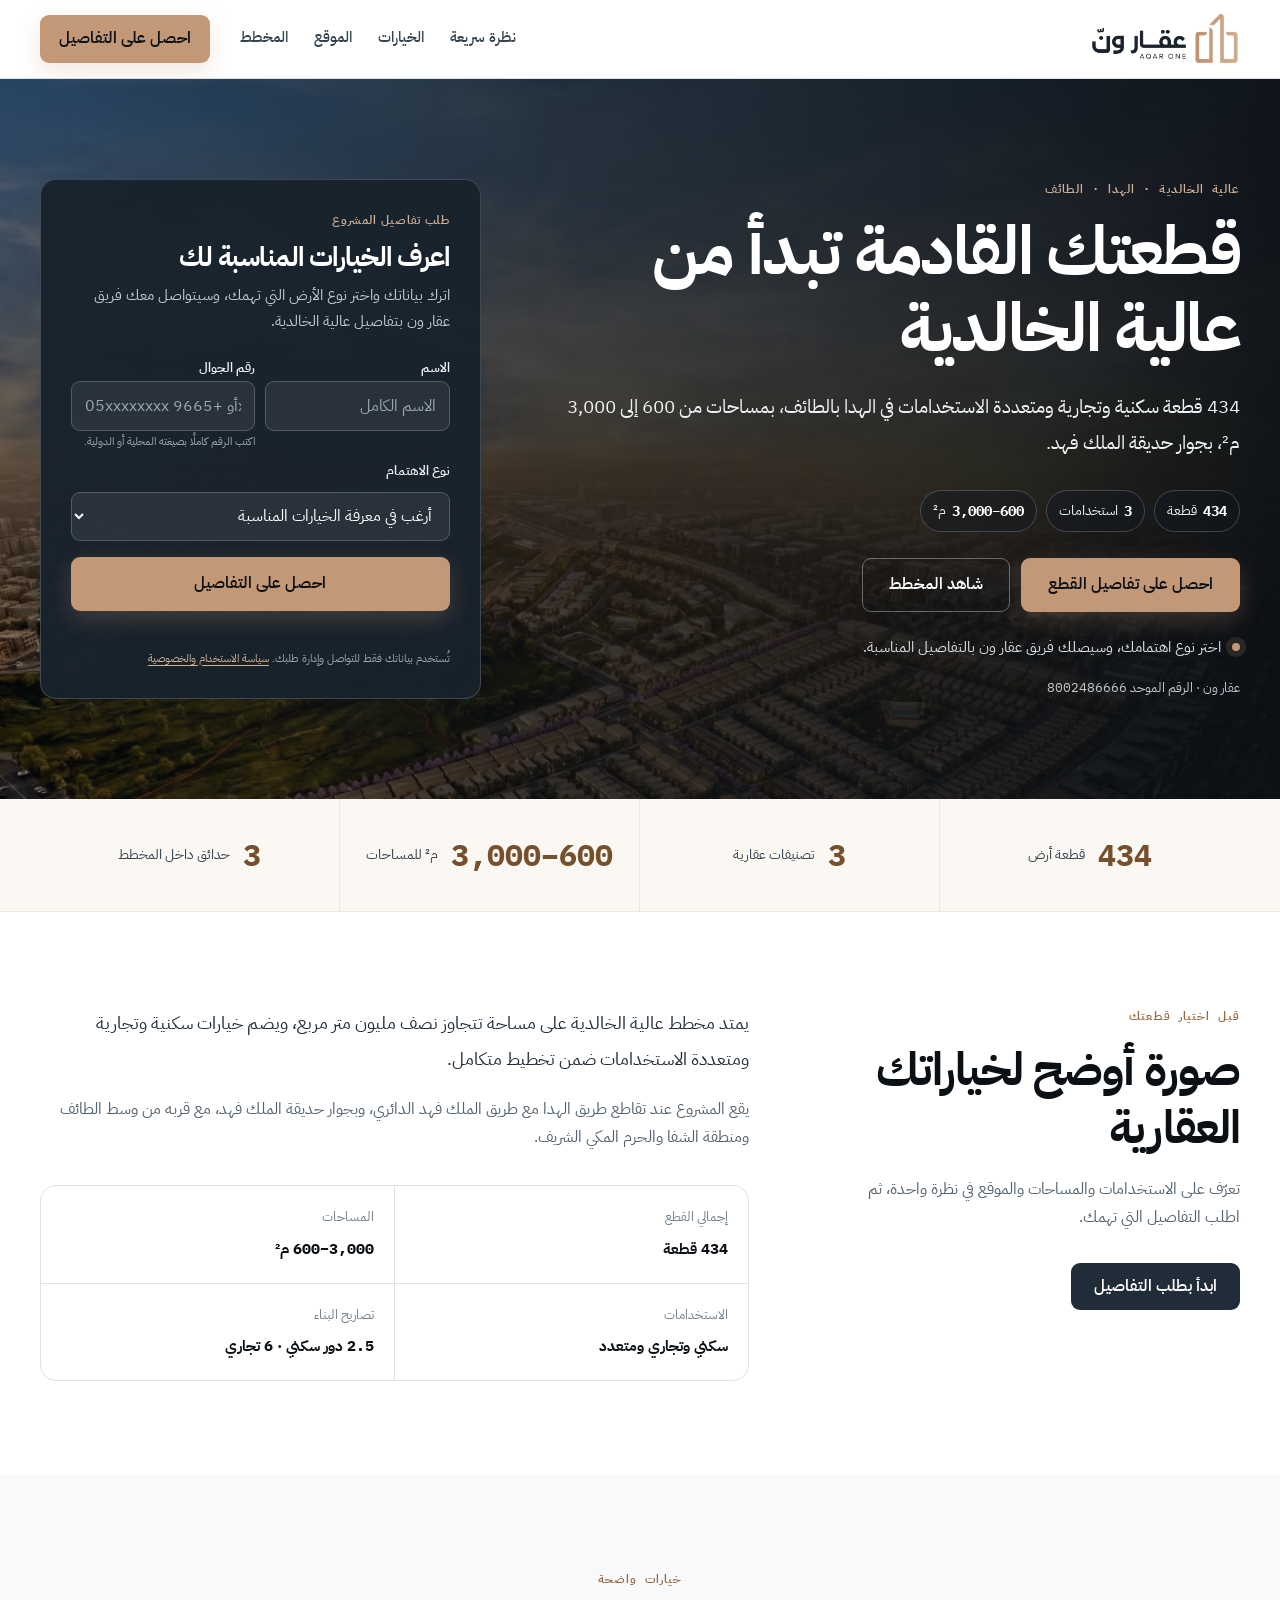
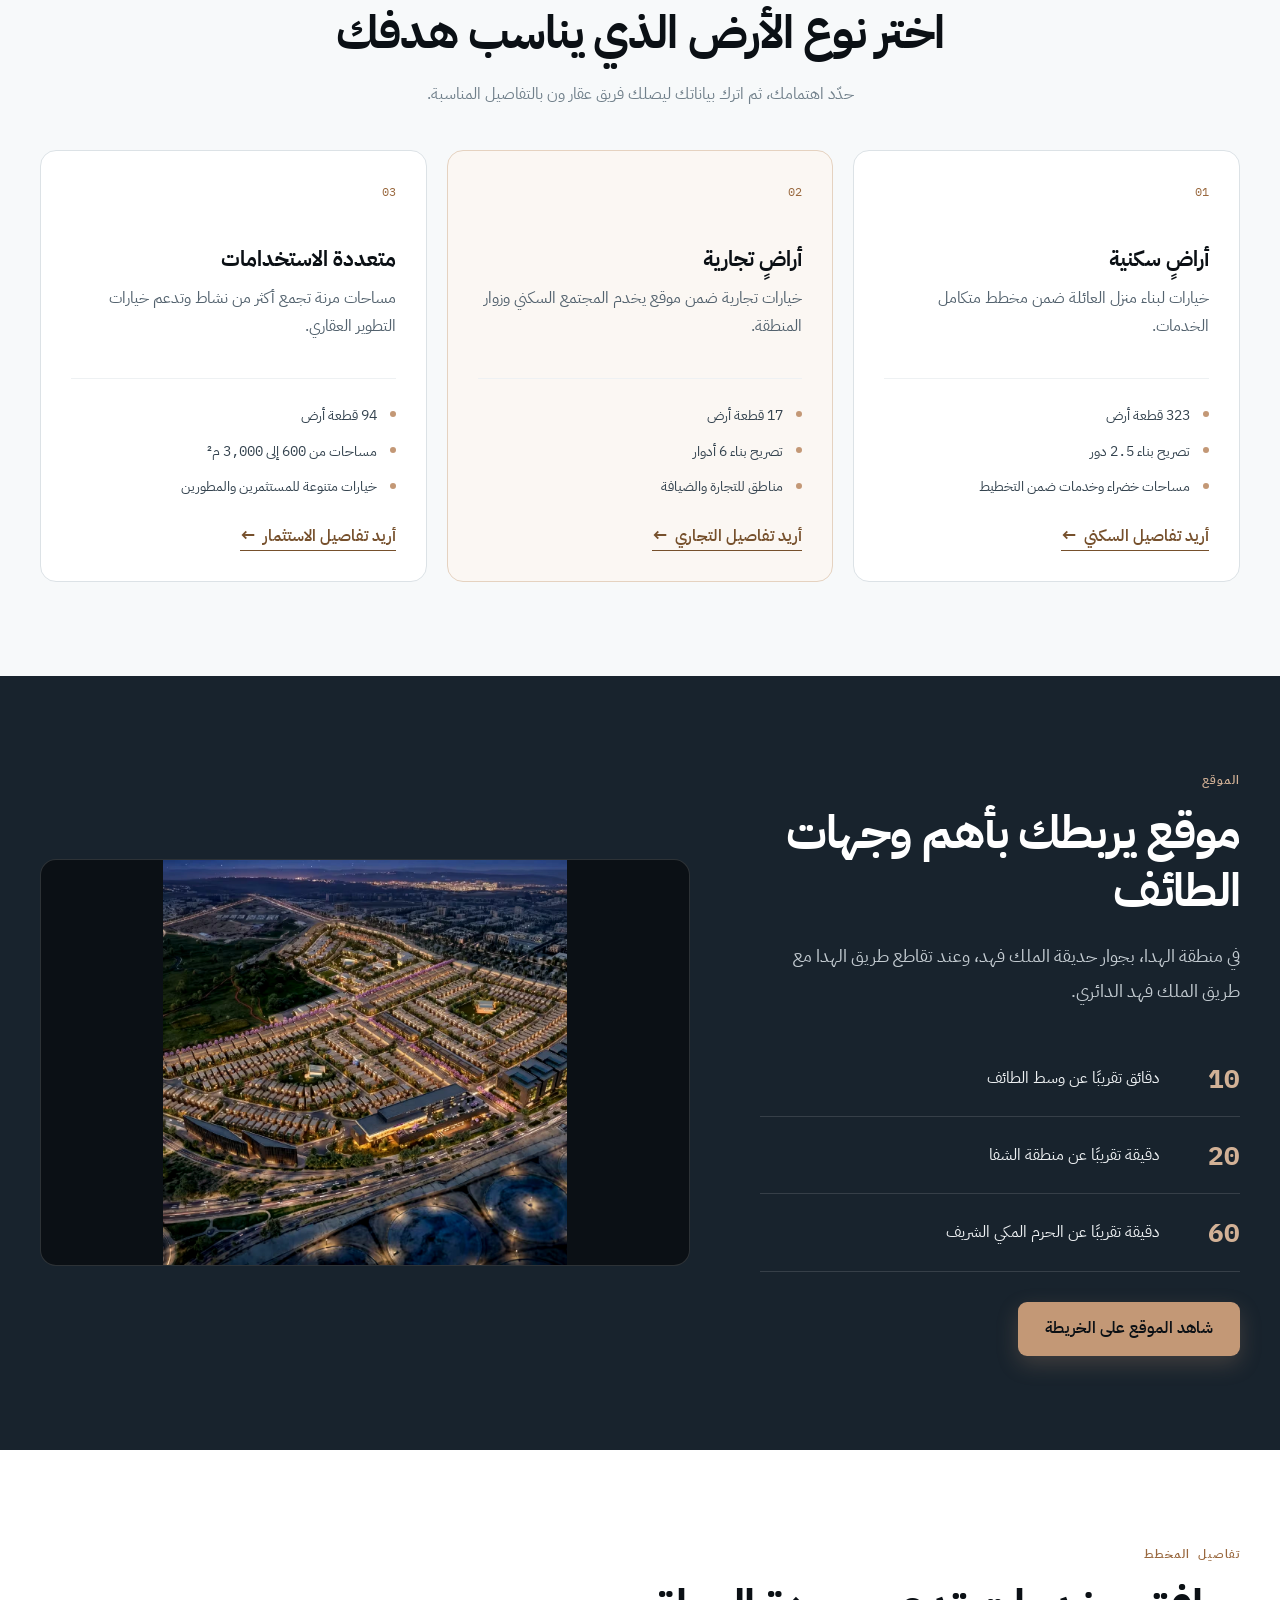
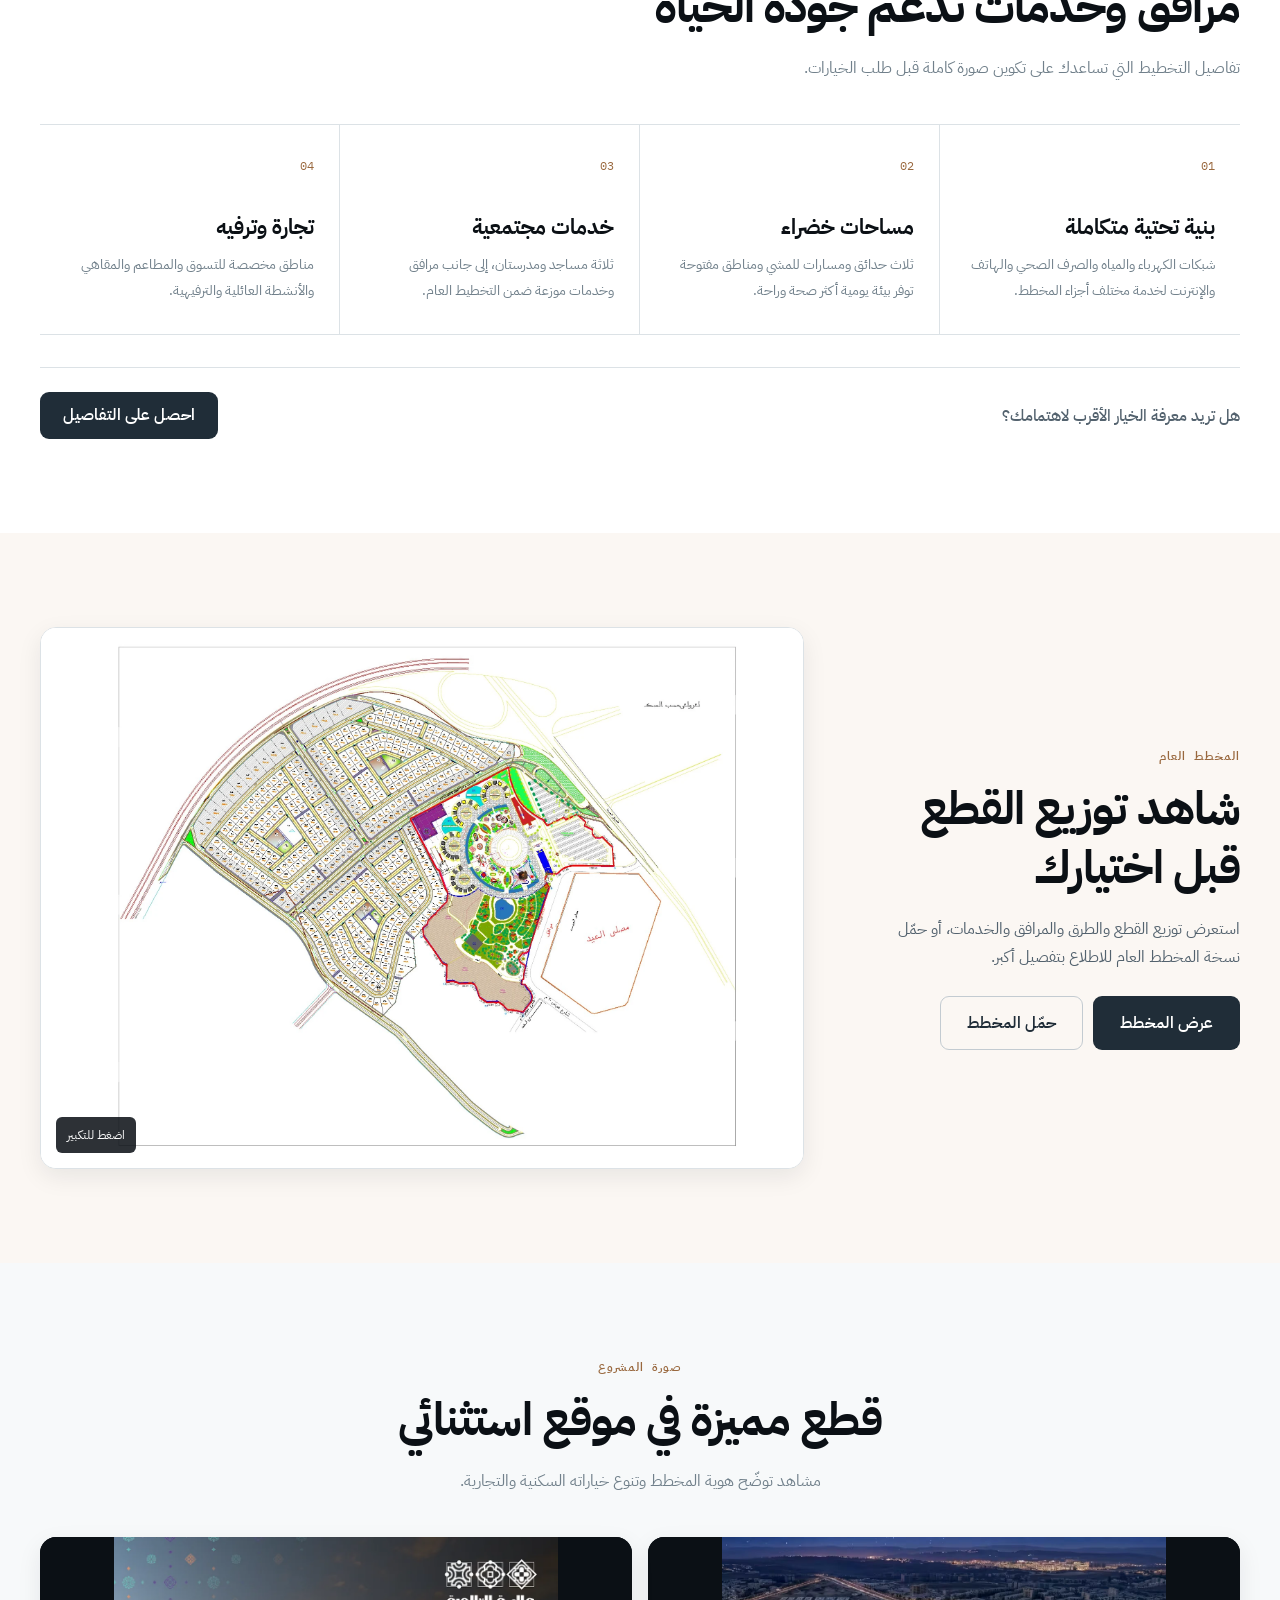
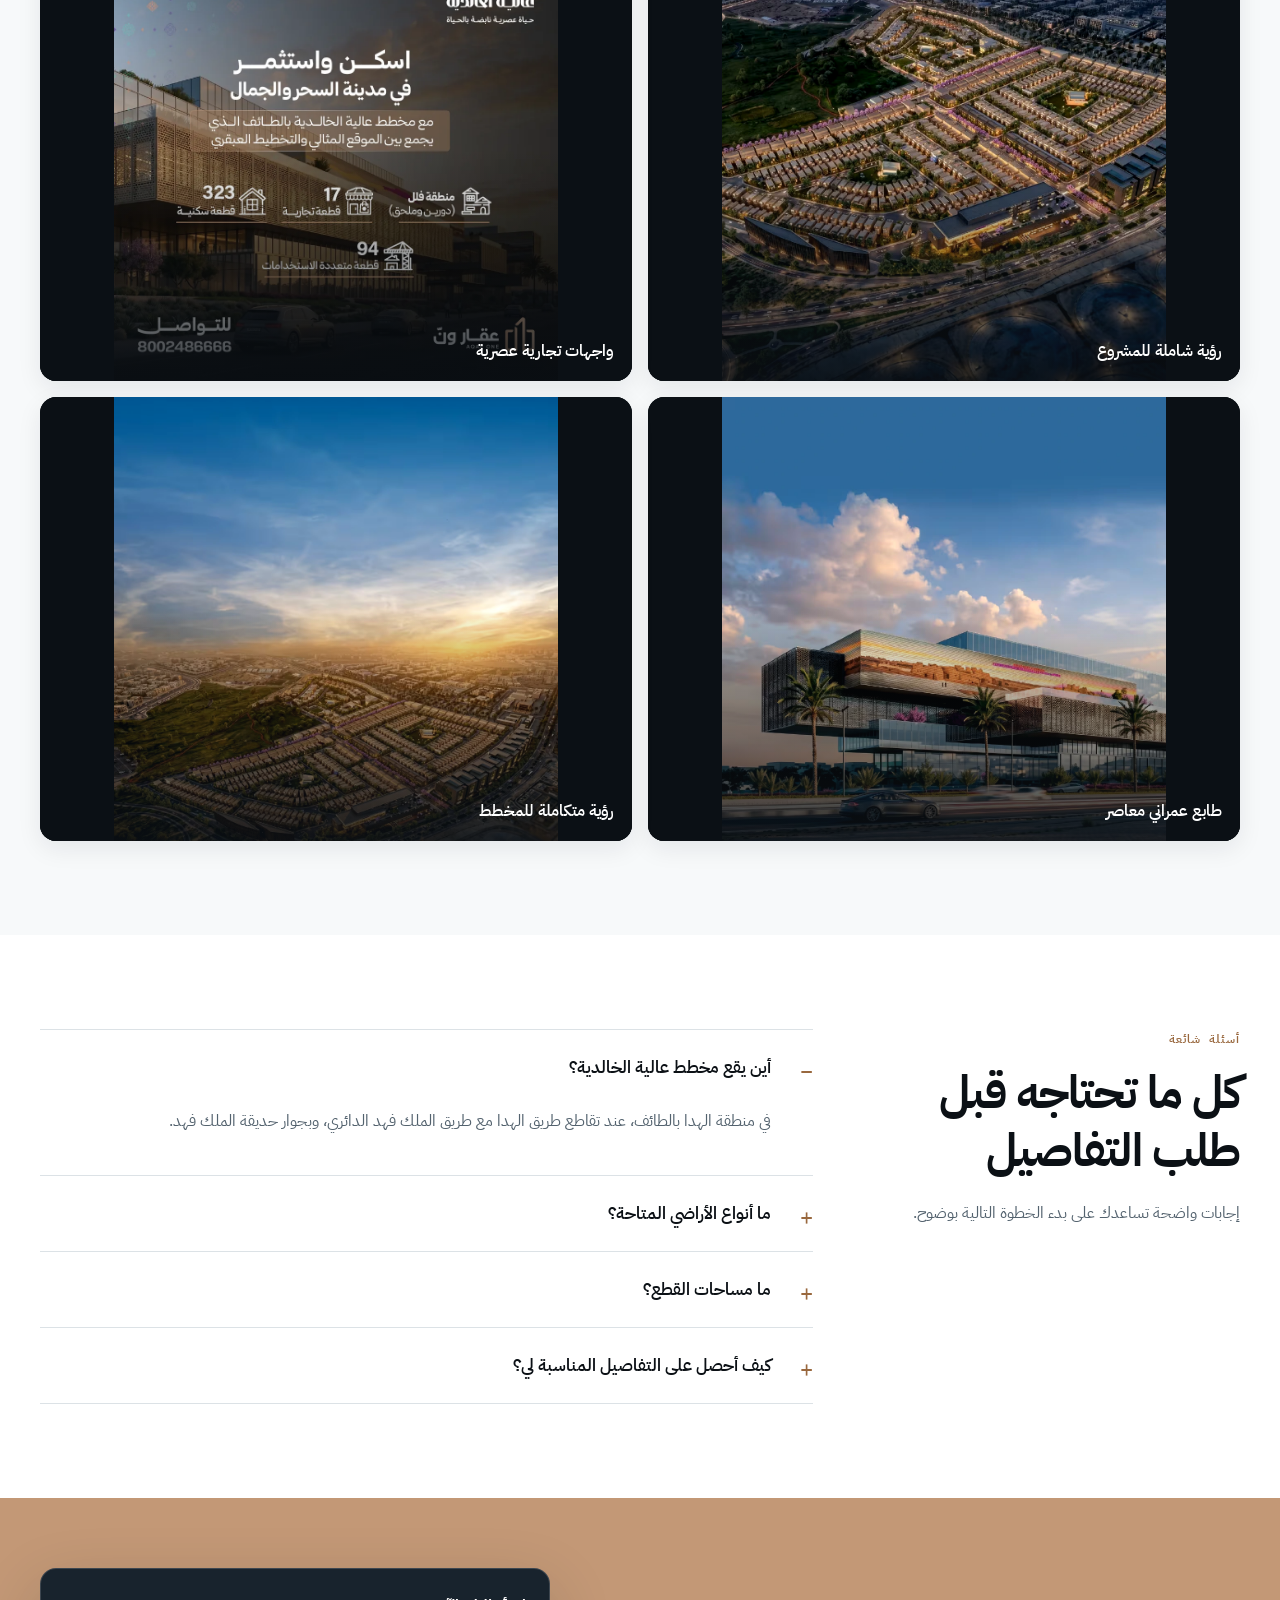
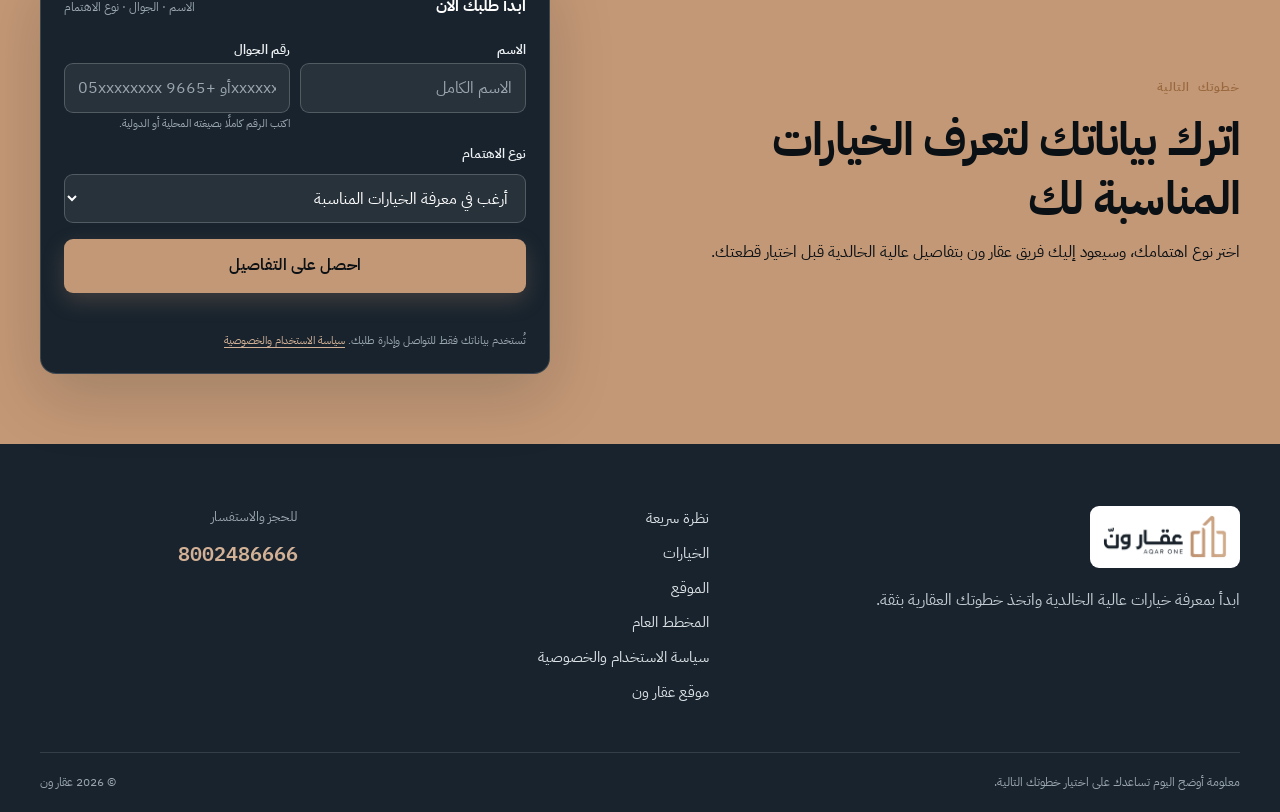
==== commit b9e311cd: "Simplify form copy and activate data layer" ====
--- a/index.html
+++ b/index.html
@@ -6,8 +6,14 @@
   <script>
     (function(w,d,s,l,i){
       var prodHosts=['alia.aqar1.com','aqar1-alia-al-khalidiya.pages.dev'];
+      w[l]=w[l]||[];
+      w[l].push({
+        event:'landing_page_init',
+        page_path:w.location.pathname,
+        page_location:w.location.href
+      });
       if(!prodHosts.includes(w.location.hostname)) return;
-      w[l]=w[l]||[];w[l].push({'gtm.start':new Date().getTime(),event:'gtm.js'});
+      w[l].push({'gtm.start':new Date().getTime(),event:'gtm.js'});
       var f=d.getElementsByTagName(s)[0],j=d.createElement(s),dl=l!='dataLayer'?'&l='+l:'';
       j.async=true;j.src='https://www.googletagmanager.com/gtm.js?id='+i+dl;f.parentNode.insertBefore(j,f);
     })(window,document,'script','dataLayer','GTM-5N7HCDF');
@@ -24,7 +30,7 @@
   <link rel="preconnect" href="https://fonts.googleapis.com">
   <link rel="preconnect" href="https://fonts.gstatic.com" crossorigin>
   <link href="https://fonts.googleapis.com/css2?family=IBM+Plex+Sans+Arabic:wght@300;400;500;600;700&family=IBM+Plex+Mono:wght@400;500;600&display=swap" rel="stylesheet">
-  <link rel="stylesheet" href="/styles.css?v=20260810-1620">
+  <link rel="stylesheet" href="/styles.css?v=20260810-1700">
 
   <meta property="og:locale" content="ar_SA">
   <meta property="og:type" content="website">
@@ -108,11 +114,7 @@
           <div class="form-card-heading">
             <p class="form-kicker">طلب تفاصيل المشروع</p>
             <h2 id="enquiry-title">اعرف الخيارات المناسبة لك</h2>
-            <p class="enquiry-intro">أدخل بياناتك المختصرة واختر نوع اهتمامك، ليتواصل معك فريق عقار ون بخصوص عالية الخالدية.</p>
-          </div>
-          <div class="form-benefits" aria-label="معلومات عن النموذج">
-            <span>نموذج مختصر</span>
-            <span>رقم سعودي أو دولي</span>
+            <p class="enquiry-intro">اترك بياناتك واختر نوع الأرض التي تهمك، وسيتواصل معك فريق عقار ون بتفاصيل عالية الخالدية.</p>
           </div>
           <form class="interest-form lead-form" id="interest-form" novalidate>
             <div class="form-row two-cols">
@@ -290,7 +292,7 @@
       <div class="container">
         <div class="section-head center">
           <p class="eyebrow dark">صورة المشروع</p>
-          <h2>تعرّف على عالية الخالدية بصورة أوضح</h2>
+          <h2>قطع مميزة في موقع استثنائي</h2>
           <p>مشاهد توضّح هوية المخطط وتنوع خياراته السكنية والتجارية.</p>
         </div>
         <p class="vision-swipe-hint" aria-hidden="true">اسحب لاستعراض الصور</p>
@@ -320,7 +322,7 @@
         <div class="section-heading">
           <p class="eyebrow dark">أسئلة شائعة</p>
           <h2>كل ما تحتاجه قبل طلب التفاصيل</h2>
-          <p>إجابات مختصرة تساعدك على بدء الخطوة التالية بوضوح.</p>
+          <p>إجابات واضحة تساعدك على بدء الخطوة التالية بوضوح.</p>
         </div>
         <div class="accordion" data-accordion>
           <details open>
@@ -352,7 +354,7 @@
         </div>
         <div class="cta-form-shell">
           <div class="cta-form-topline">
-            <strong>ابدأ بطلب مختصر</strong>
+            <strong>ابدأ طلبك الآن</strong>
             <span>الاسم · الجوال · نوع الاهتمام</span>
           </div>
           <form class="interest-form lead-form" id="closing-lead-form" novalidate>
@@ -428,6 +430,6 @@
     <img id="dialog-image" src="/assets/site-plan.webp?v=20260810-1345" alt="">
   </dialog>
 
-  <script src="/app.js?v=20260810-1620" defer></script>
+  <script src="/app.js?v=20260810-1700" defer></script>
 </body>
 </html>
--- a/styles.css
+++ b/styles.css
@@ -98,8 +98,6 @@
 .form-card-heading h2{margin-bottom:9px;color:var(--white);font-size:1.7rem}
 .form-kicker{margin:0 0 8px;color:var(--bronze-300);font-size:.76rem;font-weight:600;letter-spacing:.06em}
 .enquiry-intro{margin-bottom:18px;color:var(--ink-300);font-size:.92rem;line-height:1.75}
-.form-benefits{display:flex;flex-wrap:wrap;gap:7px;margin-bottom:18px}
-.form-benefits span{padding:5px 9px;border:1px solid rgba(255,255,255,.15);border-radius:999px;color:var(--ink-200);font-size:.72rem}
 
 .stats-strip{background:var(--bronze-050);border-bottom:1px solid var(--bronze-100)}
 .stats-grid{display:grid;grid-template-columns:repeat(4,1fr)}
@@ -344,8 +342,6 @@
   .hero-note{display:none}
   .hero-card{padding:19px;border-radius:15px}
   .form-card-heading h2{font-size:1.36rem}
-  .form-benefits{margin-bottom:15px}
-  .form-benefits span{font-size:.68rem}
   .stat{flex-direction:column;gap:7px;text-align:center;padding:16px 8px}
   .stat strong{font-size:1.55rem}
   .stat span{font-size:.78rem}
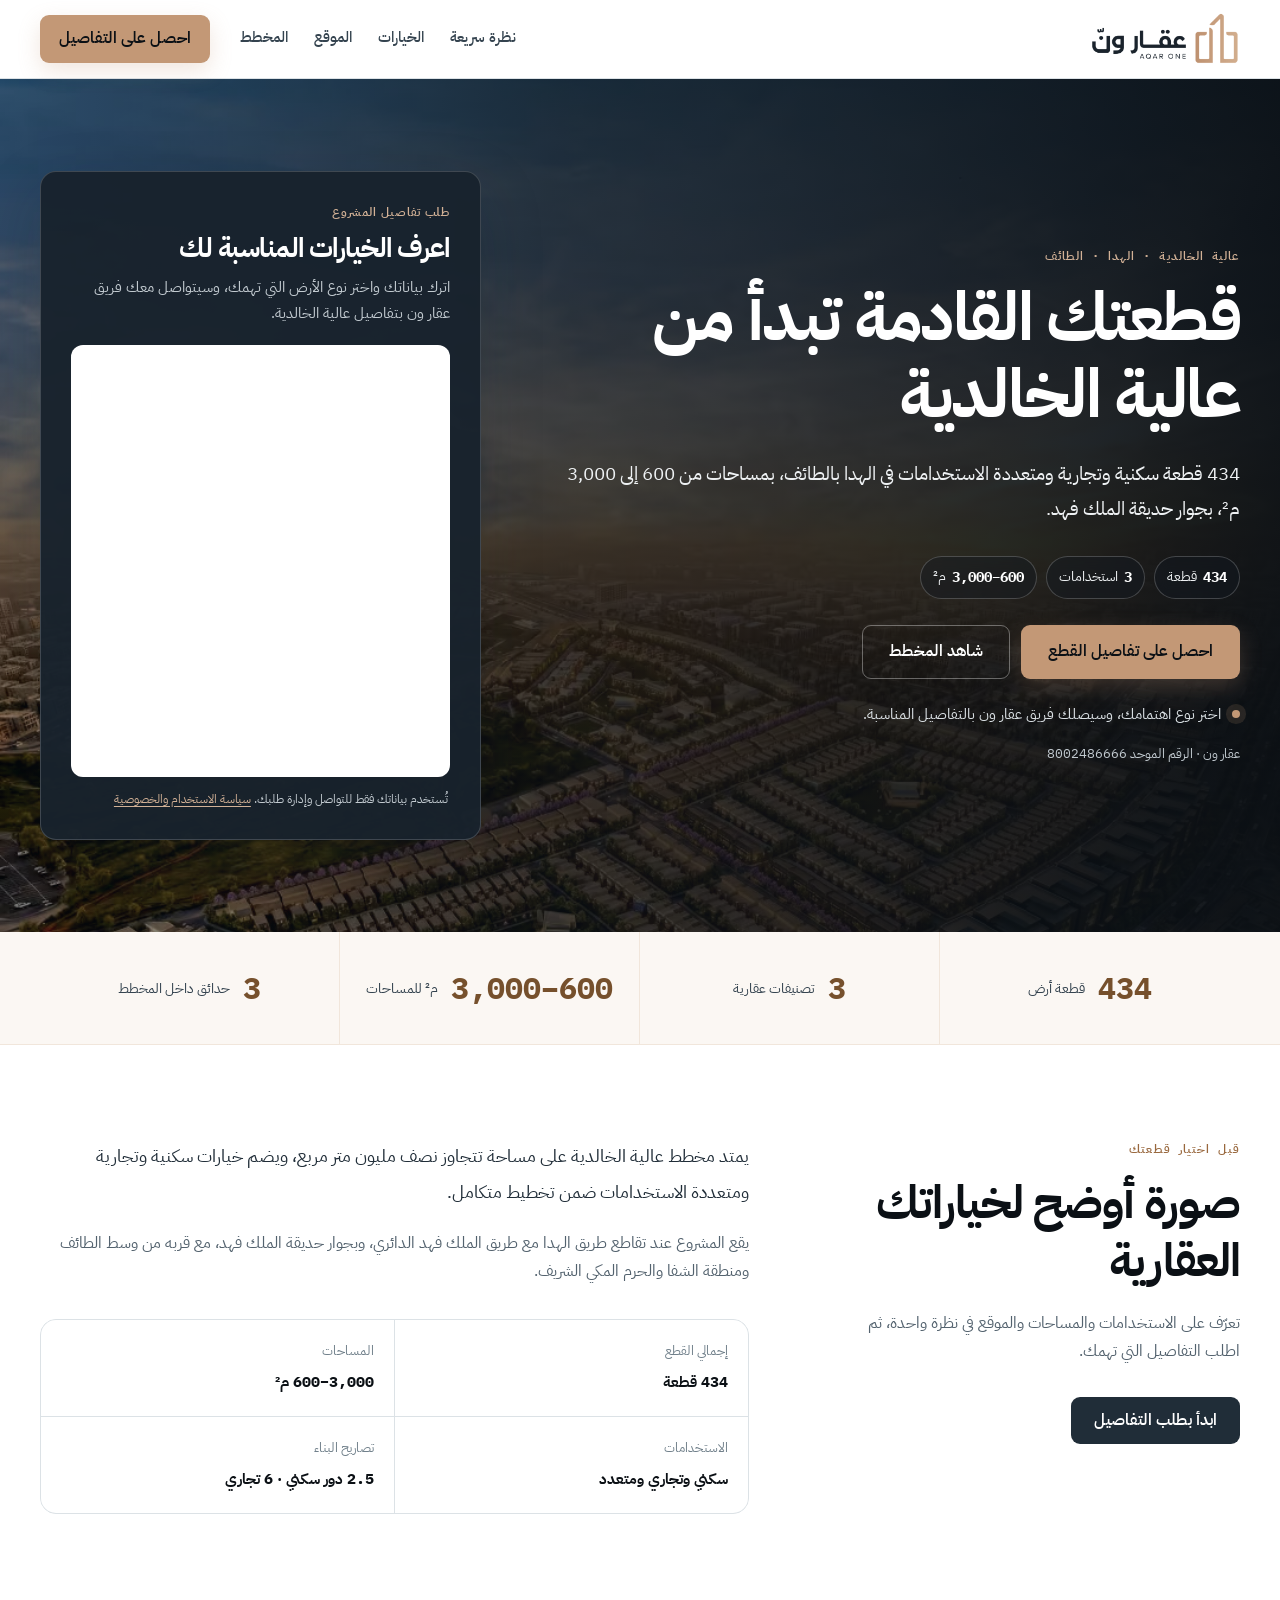
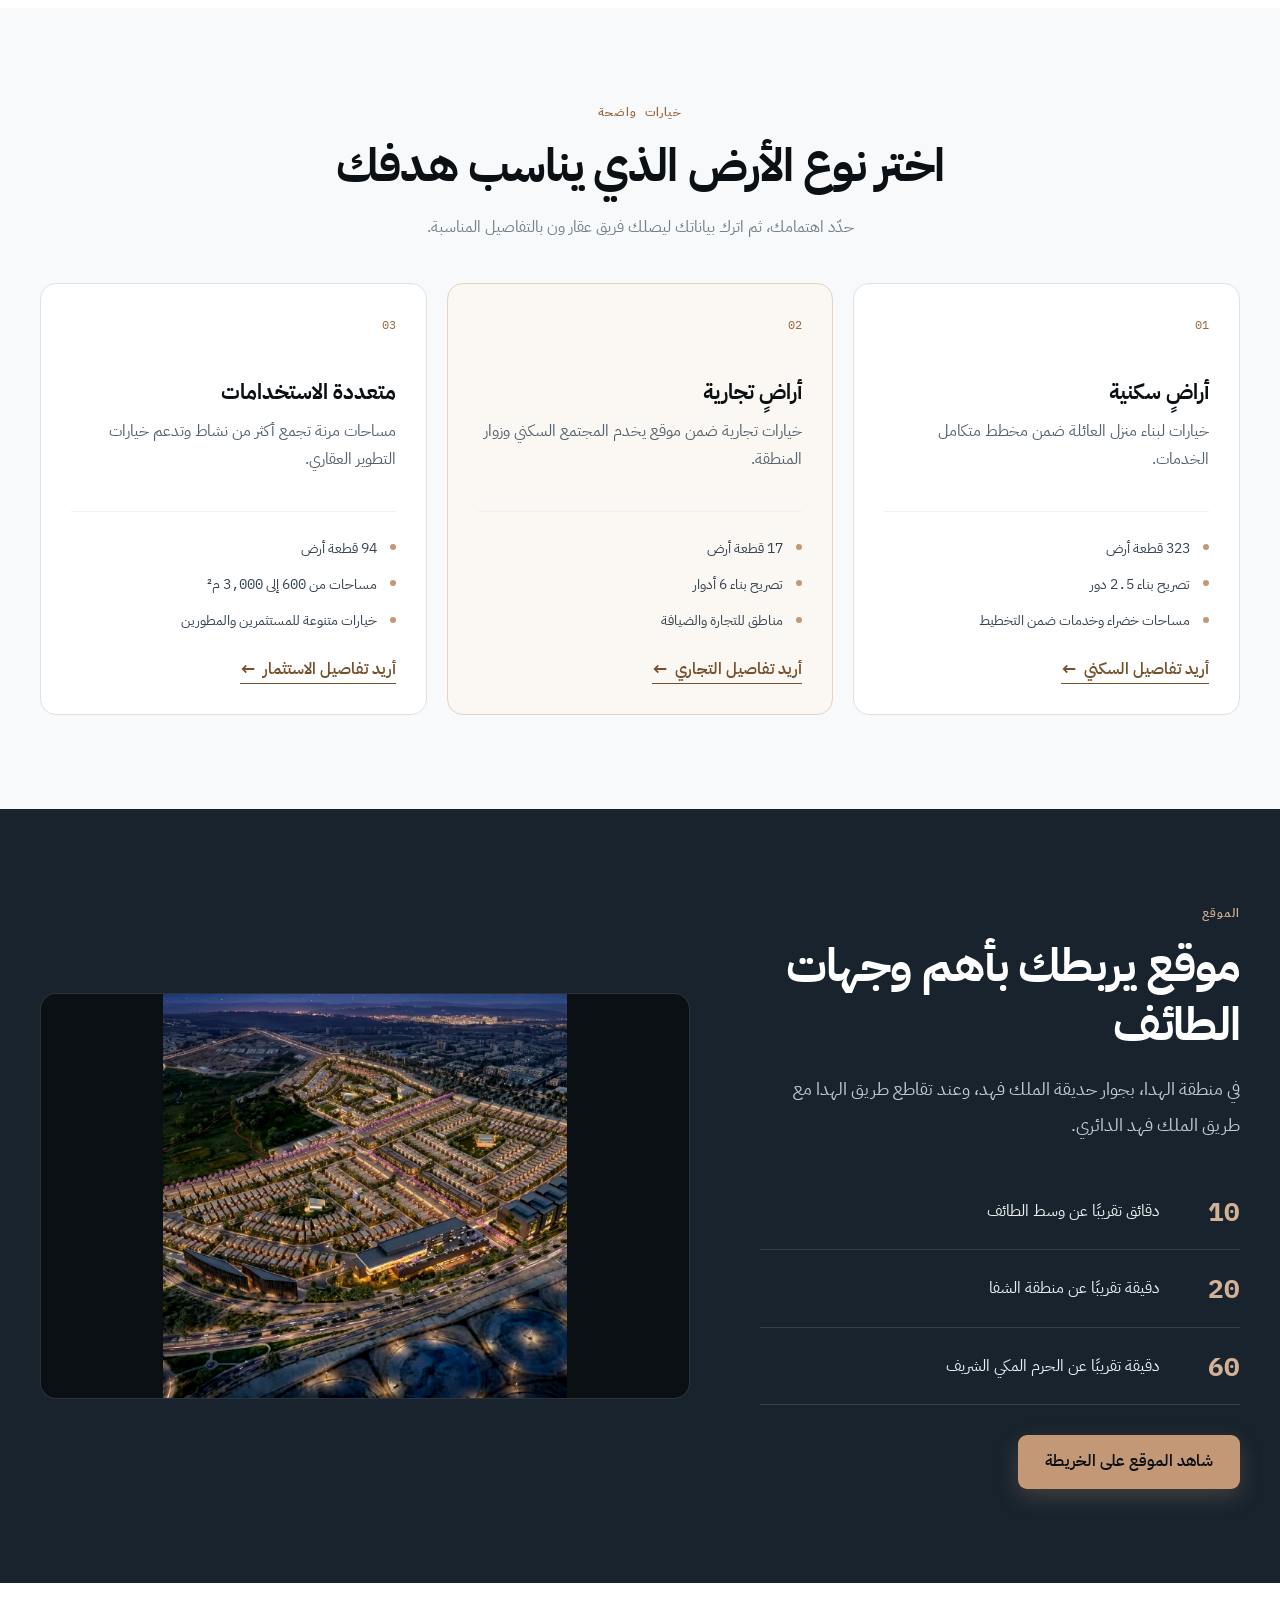
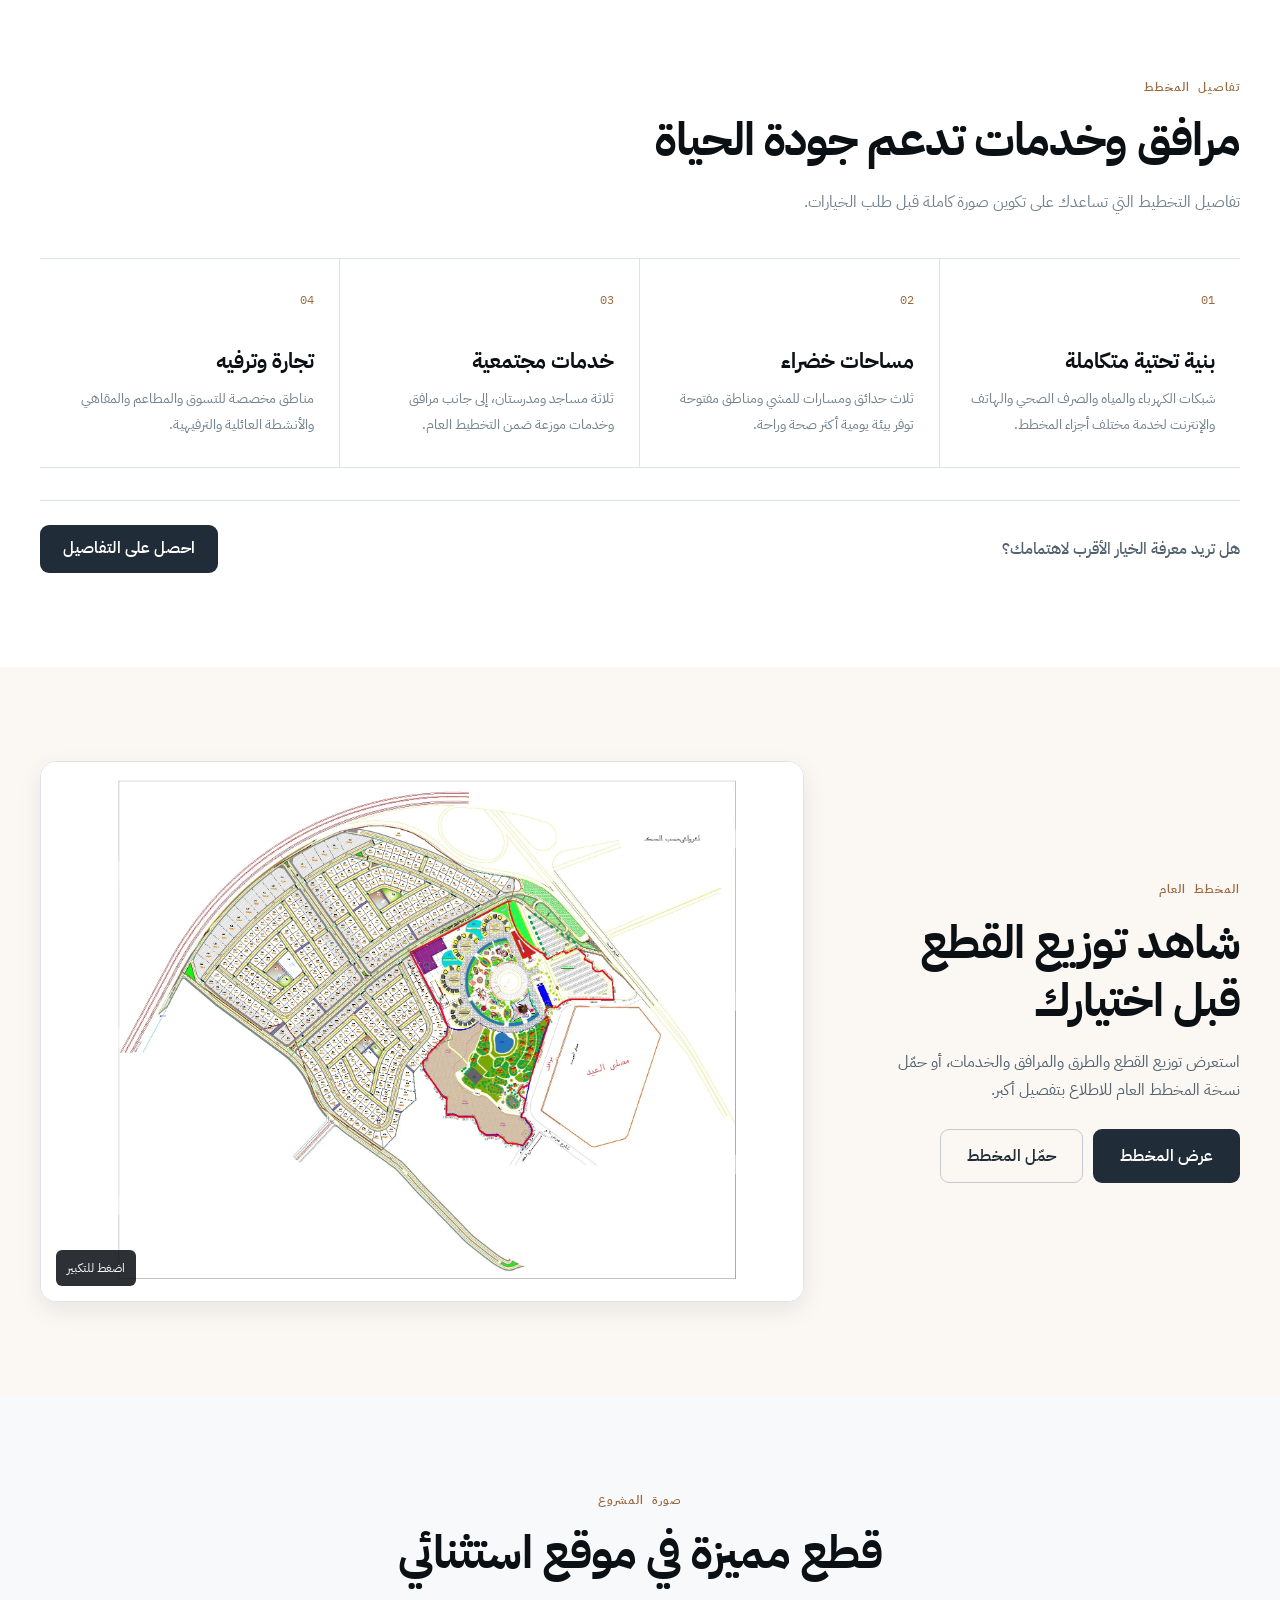
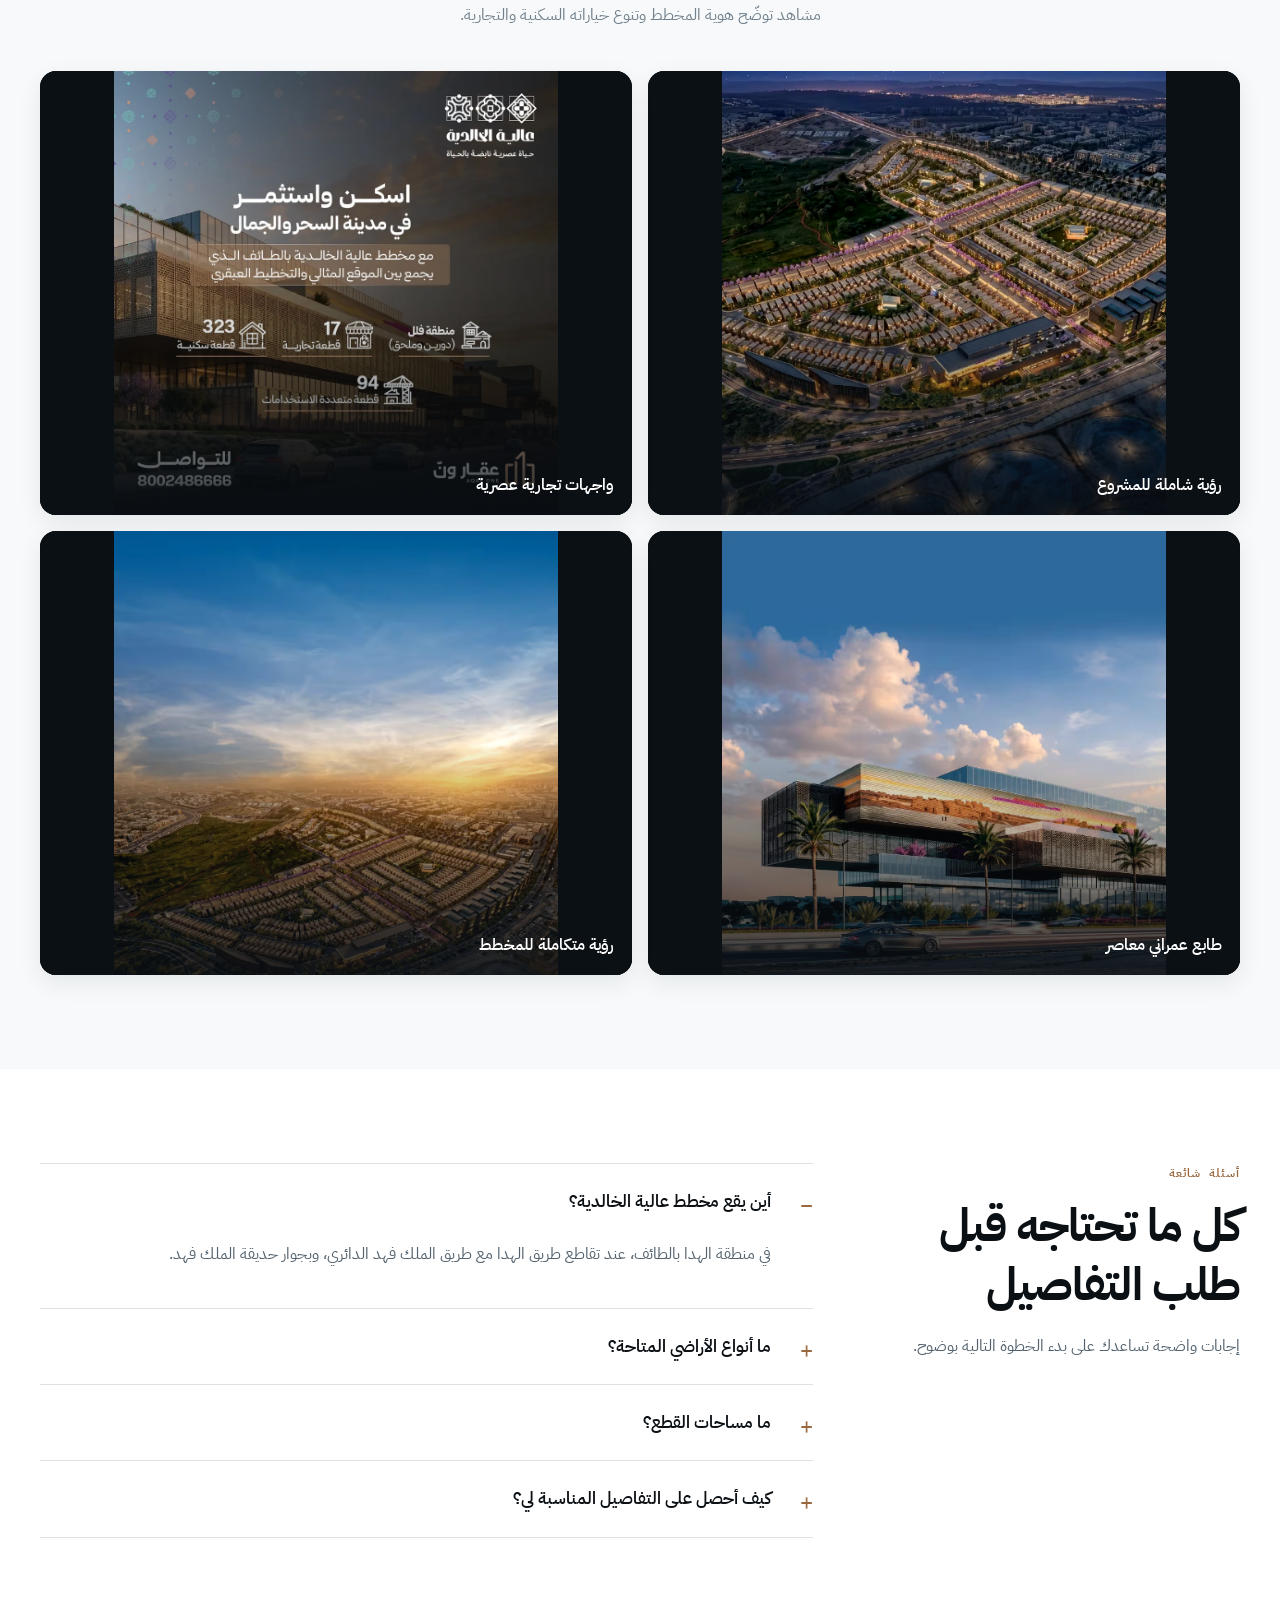
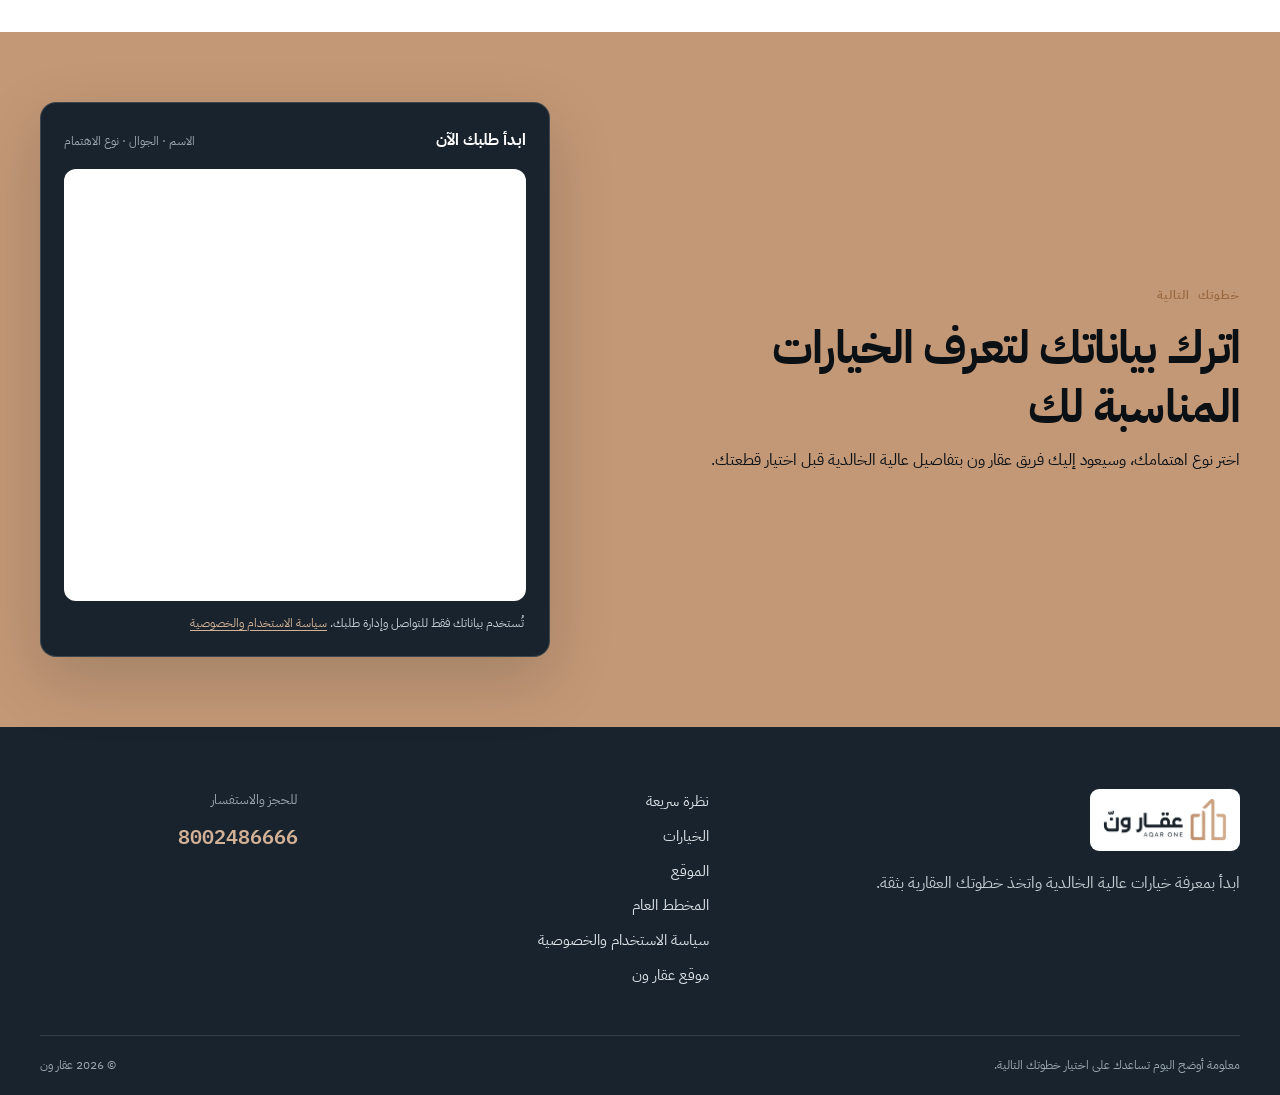
==== commit 2a6823aa: "Replace native lead forms with Tally direct-sales embed" ====
--- a/index.html
+++ b/index.html
@@ -116,42 +116,19 @@
             <h2 id="enquiry-title">اعرف الخيارات المناسبة لك</h2>
             <p class="enquiry-intro">اترك بياناتك واختر نوع الأرض التي تهمك، وسيتواصل معك فريق عقار ون بتفاصيل عالية الخالدية.</p>
           </div>
-          <form class="interest-form lead-form" id="interest-form" novalidate>
-            <div class="form-row two-cols">
-              <div>
-                <label for="lead-name">الاسم</label>
-                <input id="lead-name" name="name" type="text" autocomplete="name" maxlength="80" placeholder="الاسم الكامل" required>
-              </div>
-              <div>
-                <label for="lead-phone">رقم الجوال</label>
-                <input id="lead-phone" name="phone" type="tel" autocomplete="tel" inputmode="tel" maxlength="25" placeholder="05xxxxxxxx أو +9665xxxxxxxx" aria-describedby="lead-phone-help" required dir="ltr">
-                <small class="field-help" id="lead-phone-help">اكتب الرقم كاملًا بصيغته المحلية أو الدولية.</small>
-              </div>
-            </div>
-
-            <label for="lead-interest">نوع الاهتمام</label>
-            <select id="lead-interest" name="interest" required>
-              <option value="غير محدد" selected>أرغب في معرفة الخيارات المناسبة</option>
-              <option value="سكني">أرض سكنية</option>
-              <option value="تجاري">أرض تجارية</option>
-              <option value="استثماري / متعدد الاستخدامات">استثماري / متعددة الاستخدامات</option>
-            </select>
-
-            <div class="hp-field" aria-hidden="true">
-              <input id="lead-company" name="company" type="text" tabindex="-1" autocomplete="off" aria-label="Company">
-            </div>
-
-            <button class="btn btn-primary btn-lg form-submit" type="submit" data-lead-submit data-default-label="احصل على التفاصيل">احصل على التفاصيل</button>
-            <p class="form-status" data-form-status role="status" aria-live="polite"></p>
-            <p class="form-note">تُستخدم بياناتك فقط للتواصل وإدارة طلبك. <a href="/privacy.html">سياسة الاستخدام والخصوصية</a></p>
-          </form>
-          <div class="lead-success" data-lead-success hidden>
-            <strong>تم استلام طلبك بنجاح.</strong>
-            <span>سيتواصل معك فريق عقار ون بالتفاصيل المناسبة. وإذا كنت تفضّل الاتصال، فالرقم الموحد متاح لك.</span>
-            <div class="success-actions">
-              <a class="btn btn-inverse track-call" href="tel:8002486666" data-event="call_click">اتصال <bdi class="ltr">8002486666</bdi></a>
-            </div>
-          </div>
+          <div class="tally-embed-shell" data-tally-lead-form>
+            <iframe
+              data-tally-src="https://tally.so/embed/ja4eJ4?alignLeft=1&hideTitle=1&transparentBackground=0&dynamicHeight=1"
+              loading="eager"
+              width="100%"
+              height="430"
+              frameborder="0"
+              marginheight="0"
+              marginwidth="0"
+              title="نموذج تسجيل الاهتمام في عالية الخالدية"
+            ></iframe>
+          </div>
+          <p class="form-note tally-form-note">تُستخدم بياناتك فقط للتواصل وإدارة طلبك. <a href="/privacy.html">سياسة الاستخدام والخصوصية</a></p>
         </aside>
       </div>
     </section>
@@ -357,39 +334,19 @@
             <strong>ابدأ طلبك الآن</strong>
             <span>الاسم · الجوال · نوع الاهتمام</span>
           </div>
-          <form class="interest-form lead-form" id="closing-lead-form" novalidate>
-            <div class="form-row two-cols">
-              <div>
-                <label for="closing-lead-name">الاسم</label>
-                <input id="closing-lead-name" name="name" type="text" autocomplete="name" maxlength="80" placeholder="الاسم الكامل" required>
-              </div>
-              <div>
-                <label for="closing-lead-phone">رقم الجوال</label>
-                <input id="closing-lead-phone" name="phone" type="tel" autocomplete="tel" inputmode="tel" maxlength="25" placeholder="05xxxxxxxx أو +9665xxxxxxxx" aria-describedby="closing-lead-phone-help" required dir="ltr">
-                <small class="field-help" id="closing-lead-phone-help">اكتب الرقم كاملًا بصيغته المحلية أو الدولية.</small>
-              </div>
-            </div>
-
-            <label for="closing-lead-interest">نوع الاهتمام</label>
-            <select id="closing-lead-interest" name="interest" required>
-              <option value="غير محدد" selected>أرغب في معرفة الخيارات المناسبة</option>
-              <option value="سكني">أرض سكنية</option>
-              <option value="تجاري">أرض تجارية</option>
-              <option value="استثماري / متعدد الاستخدامات">استثماري / متعددة الاستخدامات</option>
-            </select>
-
-            <div class="hp-field" aria-hidden="true">
-              <input id="closing-lead-company" name="company" type="text" tabindex="-1" autocomplete="off" aria-label="Company">
-            </div>
-
-            <button class="btn btn-primary btn-lg form-submit" type="submit" data-lead-submit data-default-label="احصل على التفاصيل">احصل على التفاصيل</button>
-            <p class="form-status" data-form-status role="status" aria-live="polite"></p>
-            <p class="form-note">تُستخدم بياناتك فقط للتواصل وإدارة طلبك. <a href="/privacy.html">سياسة الاستخدام والخصوصية</a></p>
-          </form>
-          <div class="lead-success" data-lead-success hidden>
-            <strong>تم استلام طلبك بنجاح.</strong>
-            <span>سيتواصل معك فريق عقار ون بالتفاصيل المناسبة لك.</span>
-          </div>
+          <div class="tally-embed-shell tally-embed-shell-closing" data-tally-lead-form>
+            <iframe
+              data-tally-src="https://tally.so/embed/ja4eJ4?alignLeft=1&hideTitle=1&transparentBackground=0&dynamicHeight=1"
+              loading="lazy"
+              width="100%"
+              height="430"
+              frameborder="0"
+              marginheight="0"
+              marginwidth="0"
+              title="نموذج تسجيل الاهتمام في عالية الخالدية"
+            ></iframe>
+          </div>
+          <p class="form-note tally-form-note">تُستخدم بياناتك فقط للتواصل وإدارة طلبك. <a href="/privacy.html">سياسة الاستخدام والخصوصية</a></p>
         </div>
       </div>
     </section>
@@ -431,5 +388,6 @@
   </dialog>
 
   <script src="/app.js?v=20260810-1700" defer></script>
+  <script async src="https://tally.so/widgets/embed.js"></script>
 </body>
 </html>
--- a/styles.css
+++ b/styles.css
@@ -369,3 +369,11 @@
   html{scroll-behavior:auto}
   *,*::before,*::after{animation-duration:.01ms!important;animation-iteration-count:1!important;transition-duration:.01ms!important}
 }
+
+
+/* Tally lead form embed */
+.tally-embed-shell{margin-top:4px;background:#fff;border:1px solid rgba(255,255,255,.16);border-radius:12px;overflow:hidden;min-height:360px}
+.tally-embed-shell iframe{display:block;width:100%;min-height:360px;border:0;background:#fff}
+.tally-form-note{margin:12px 2px 0;color:var(--ink-300);font-size:.76rem;line-height:1.7}
+.tally-form-note a{color:var(--bronze-300);text-decoration:underline;text-underline-offset:3px}
+@media (max-width:720px){.tally-embed-shell{min-height:410px}.tally-embed-shell iframe{min-height:410px}}
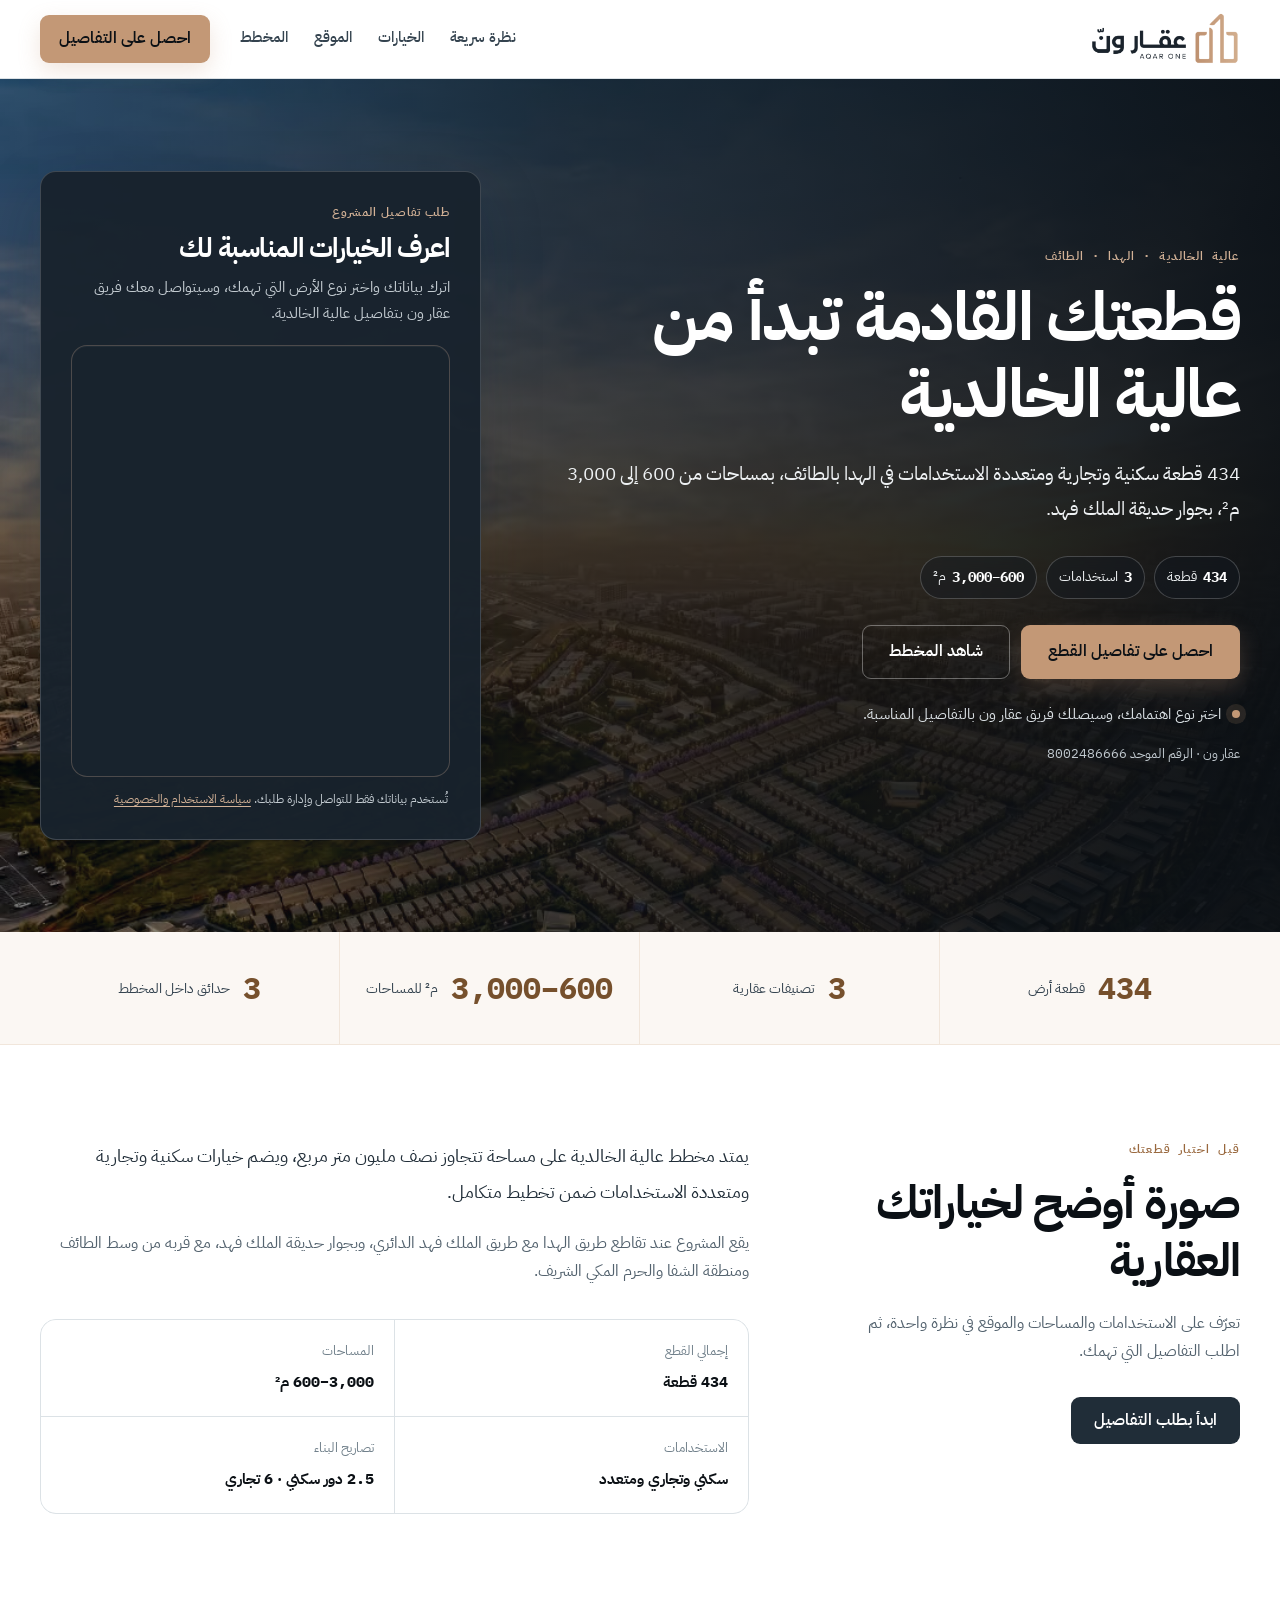
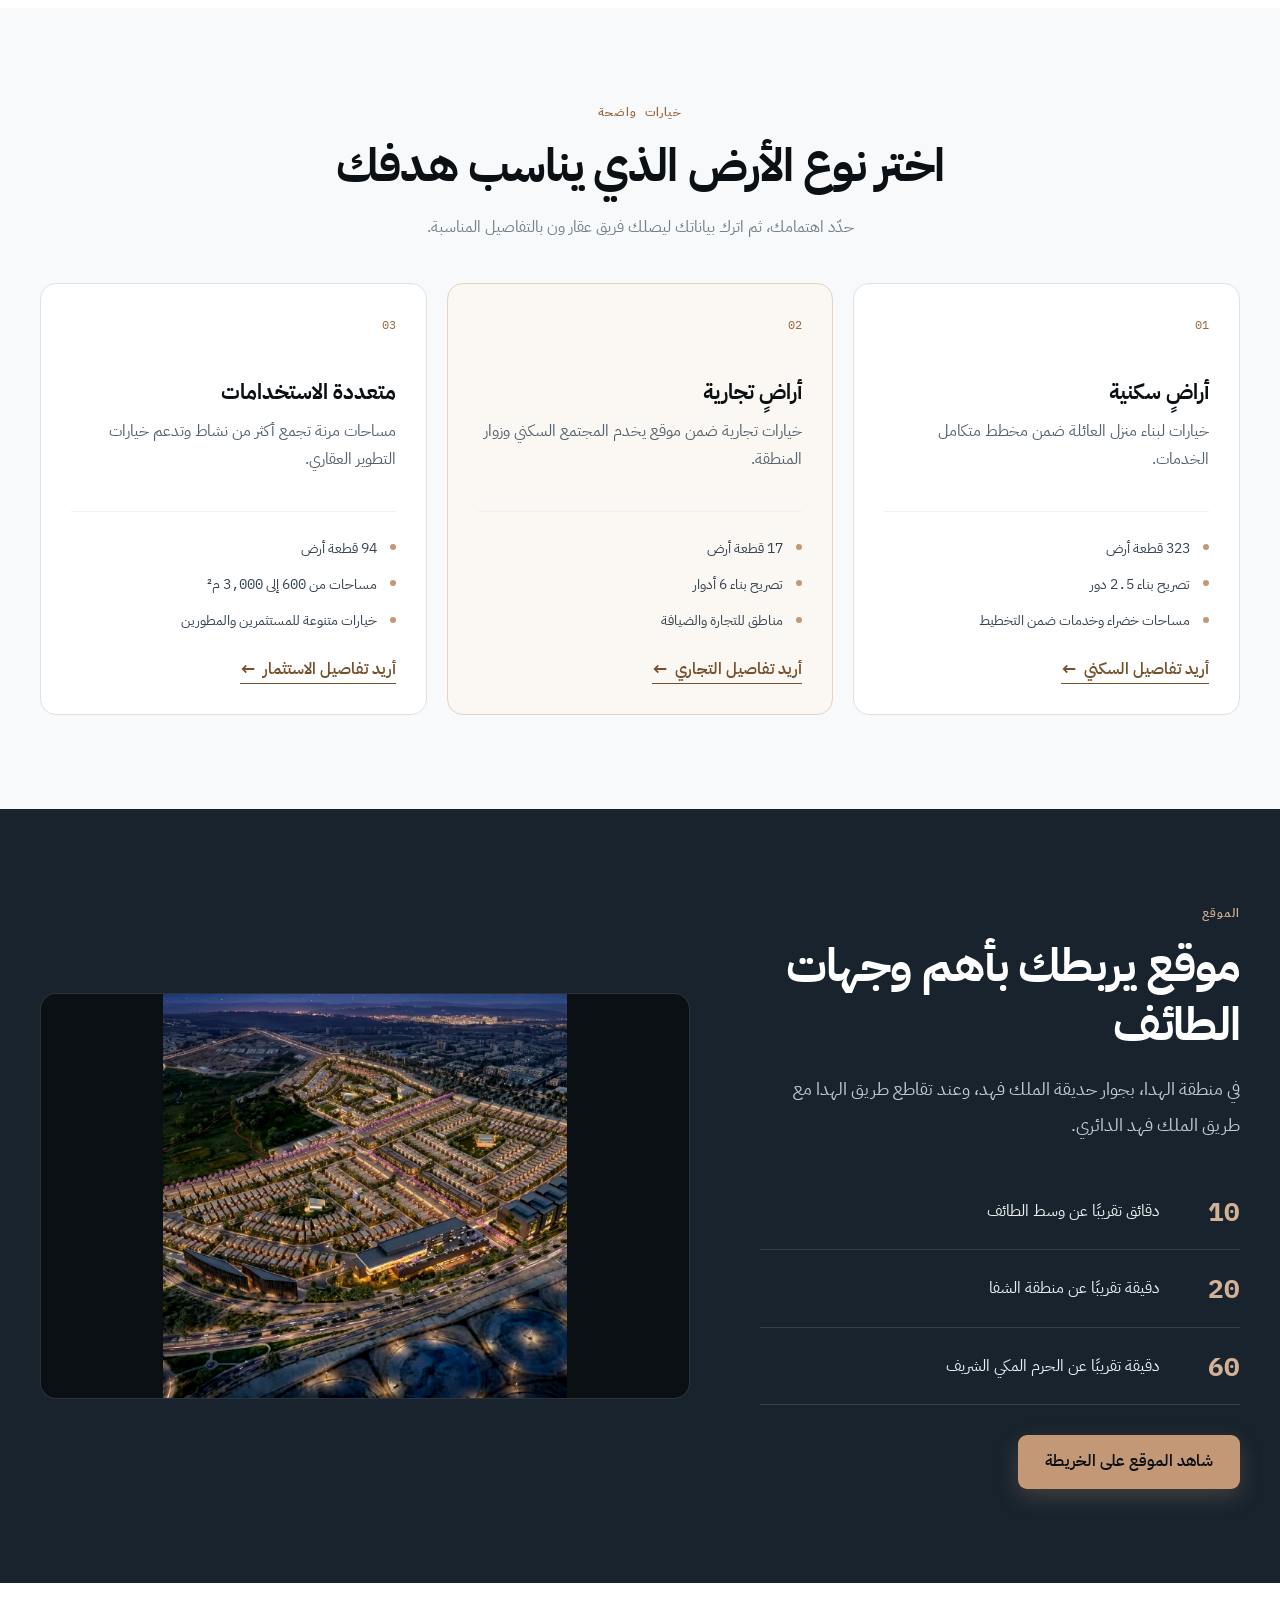
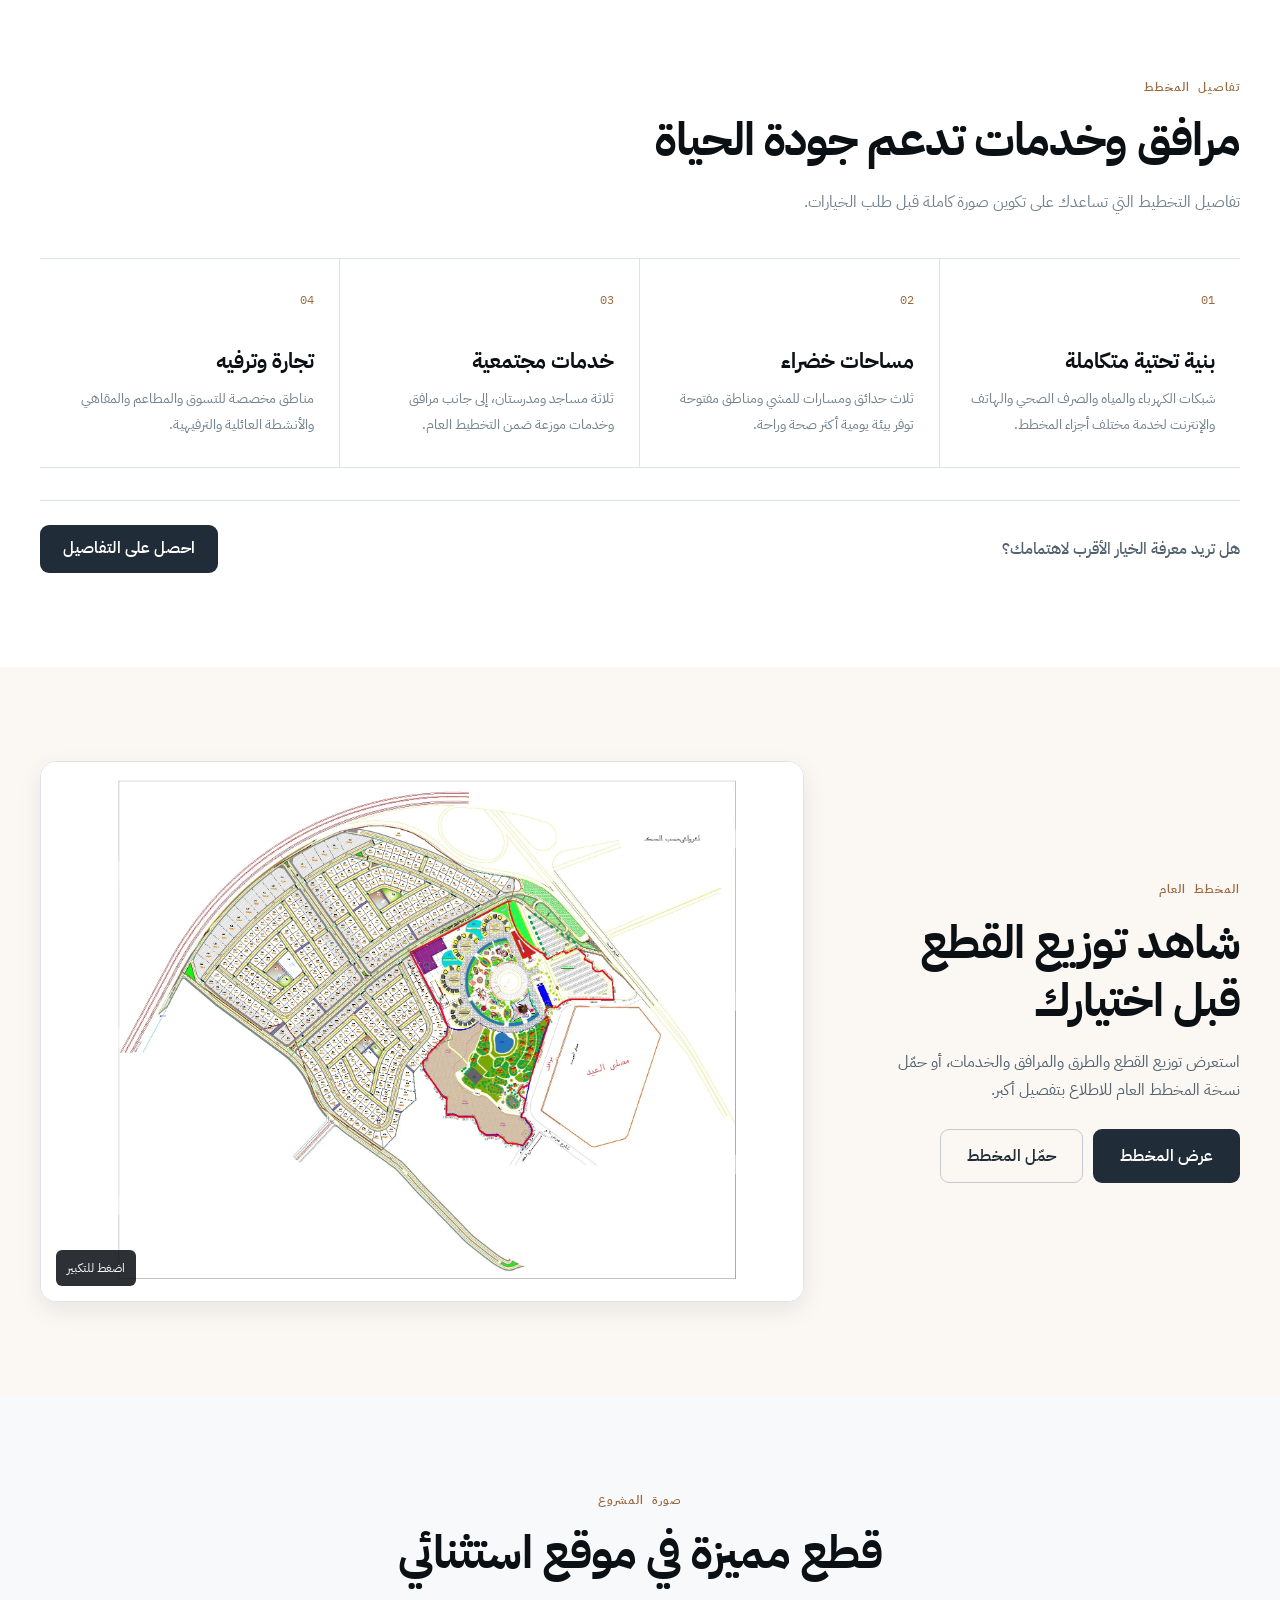
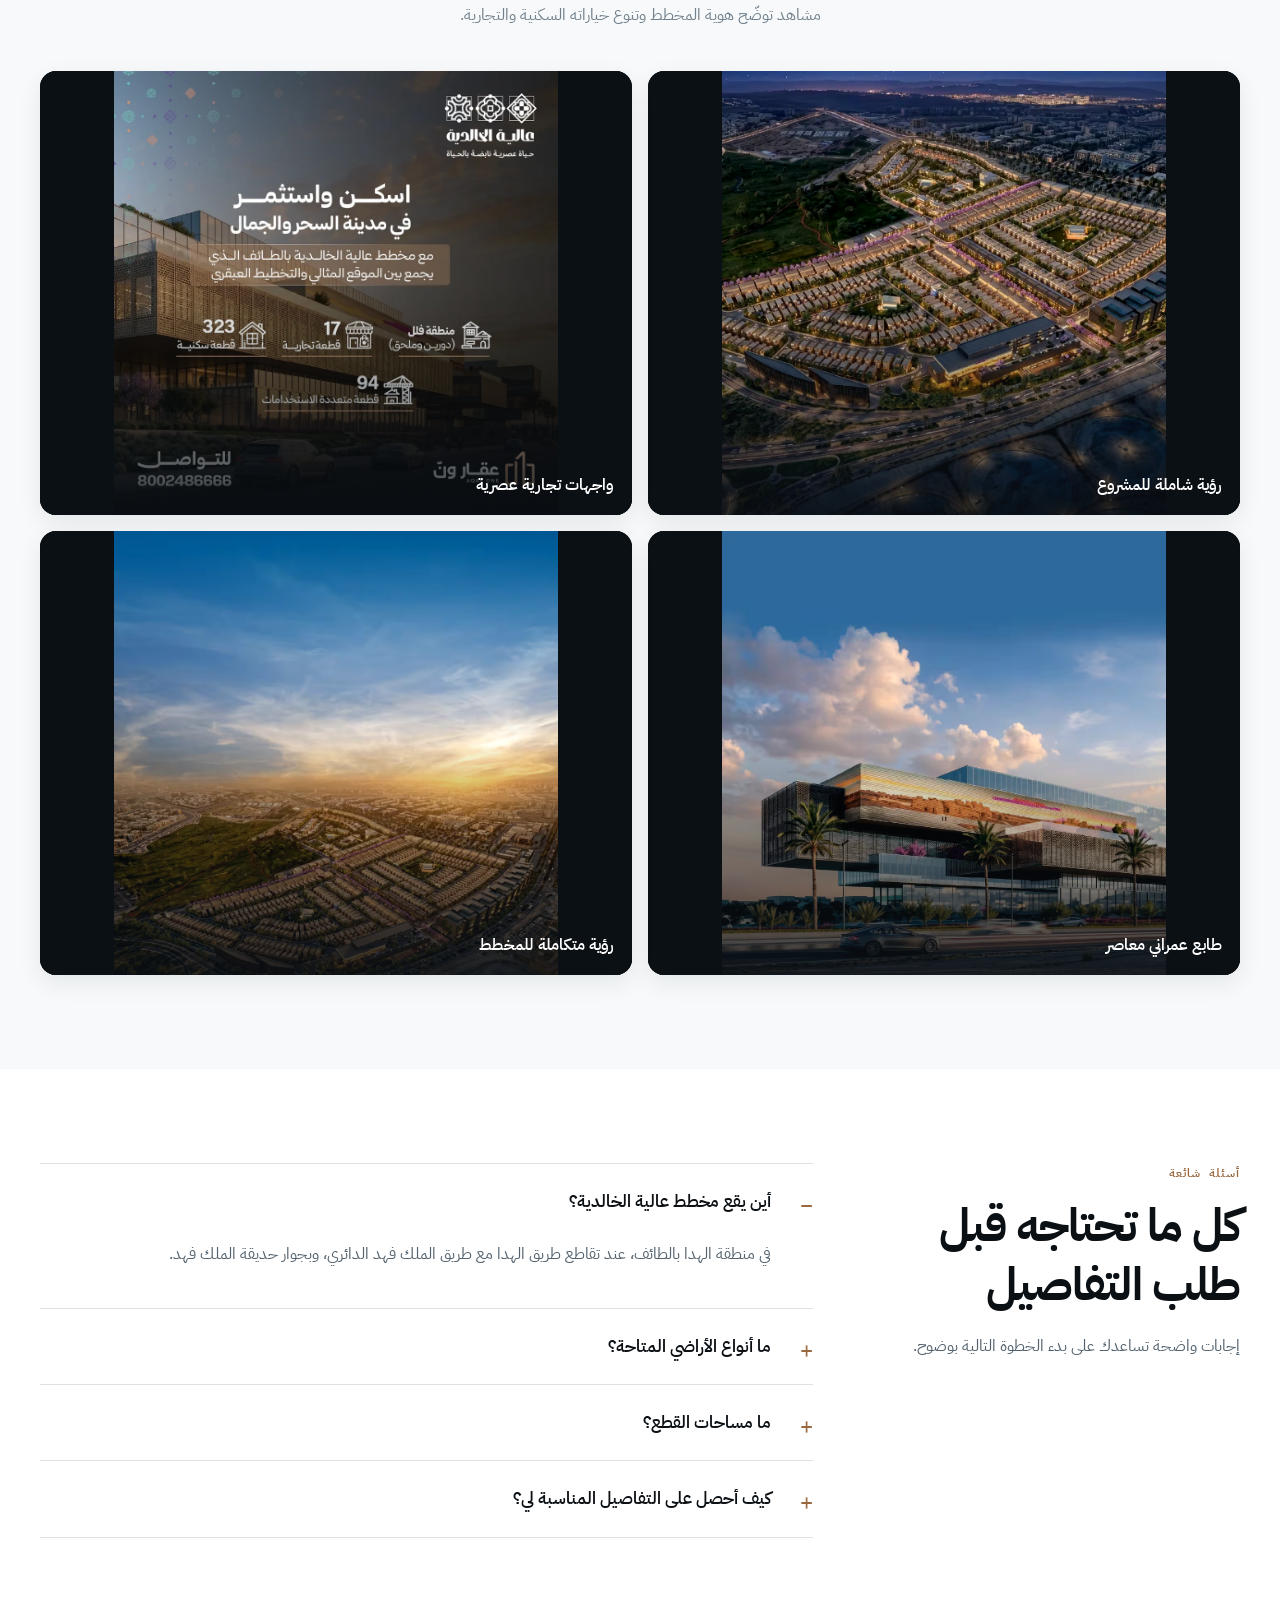
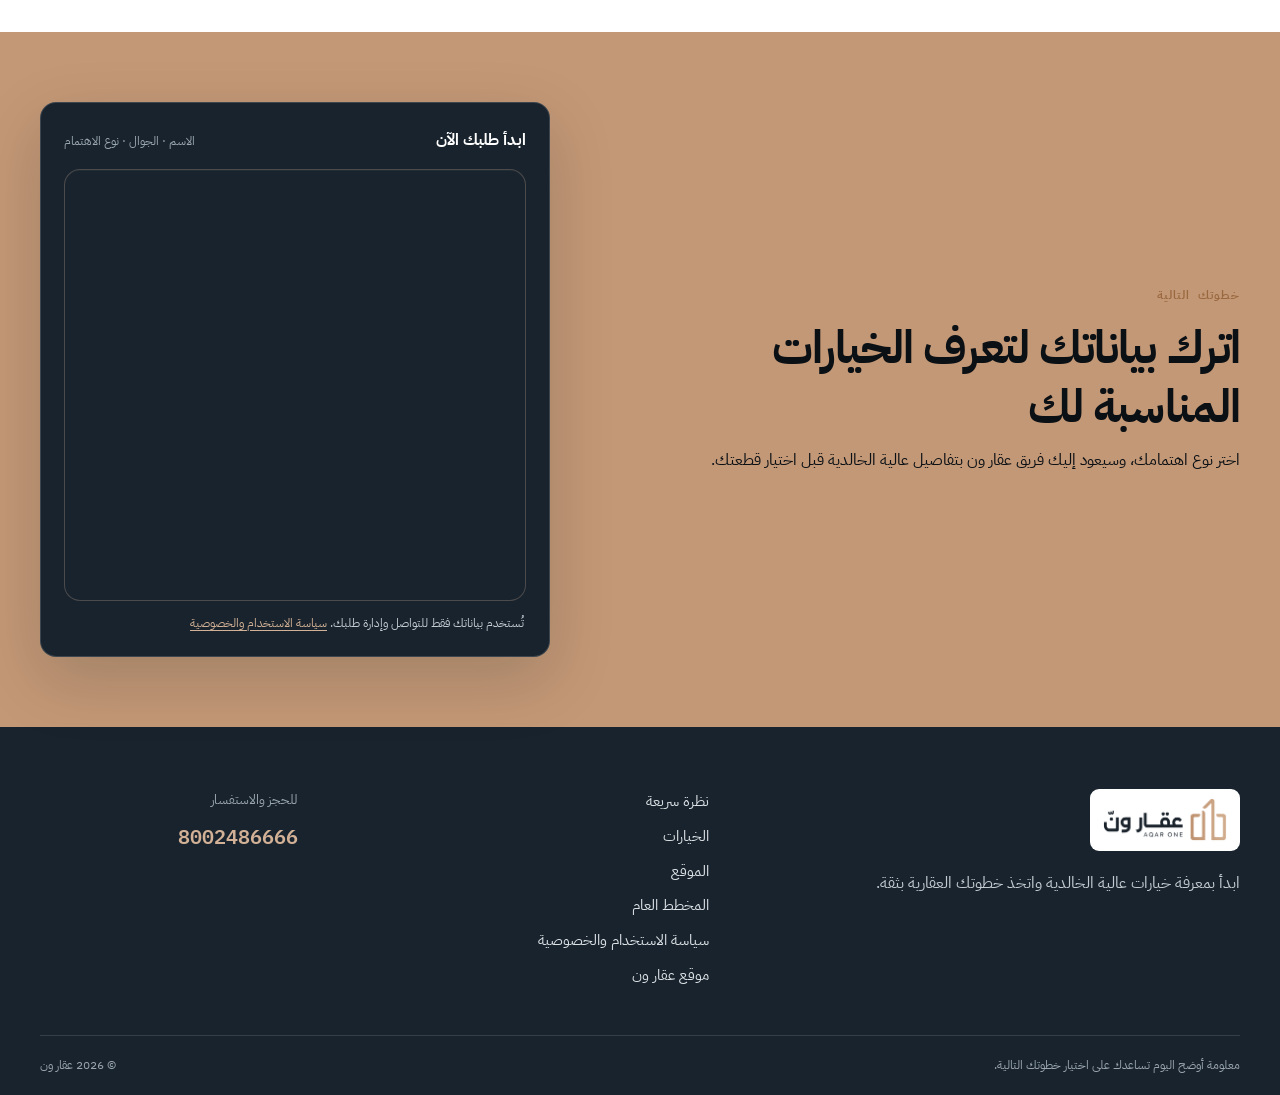
==== commit 238fd04d: "Match Tally form theme to landing page" ====
--- a/index.html
+++ b/index.html
@@ -118,7 +118,7 @@
           </div>
           <div class="tally-embed-shell" data-tally-lead-form>
             <iframe
-              data-tally-src="https://tally.so/embed/ja4eJ4?alignLeft=1&hideTitle=1&transparentBackground=0&dynamicHeight=1"
+              data-tally-src="https://tally.so/embed/ja4eJ4?alignLeft=1&hideTitle=1&transparentBackground=1&dynamicHeight=1"
               loading="eager"
               width="100%"
               height="430"
@@ -336,7 +336,7 @@
           </div>
           <div class="tally-embed-shell tally-embed-shell-closing" data-tally-lead-form>
             <iframe
-              data-tally-src="https://tally.so/embed/ja4eJ4?alignLeft=1&hideTitle=1&transparentBackground=0&dynamicHeight=1"
+              data-tally-src="https://tally.so/embed/ja4eJ4?alignLeft=1&hideTitle=1&transparentBackground=1&dynamicHeight=1"
               loading="lazy"
               width="100%"
               height="430"
--- a/styles.css
+++ b/styles.css
@@ -372,8 +372,8 @@
 
 
 /* Tally lead form embed */
-.tally-embed-shell{margin-top:4px;background:#fff;border:1px solid rgba(255,255,255,.16);border-radius:12px;overflow:hidden;min-height:360px}
-.tally-embed-shell iframe{display:block;width:100%;min-height:360px;border:0;background:#fff}
+.tally-embed-shell{margin-top:4px;background:var(--ink-850);border:1px solid rgba(210,177,150,.28);border-radius:16px;overflow:hidden;min-height:360px;box-shadow:inset 0 1px 0 rgba(255,255,255,.04)}
+.tally-embed-shell iframe{display:block;width:100%;min-height:360px;border:0;background:transparent}
 .tally-form-note{margin:12px 2px 0;color:var(--ink-300);font-size:.76rem;line-height:1.7}
 .tally-form-note a{color:var(--bronze-300);text-decoration:underline;text-underline-offset:3px}
 @media (max-width:720px){.tally-embed-shell{min-height:410px}.tally-embed-shell iframe{min-height:410px}}
